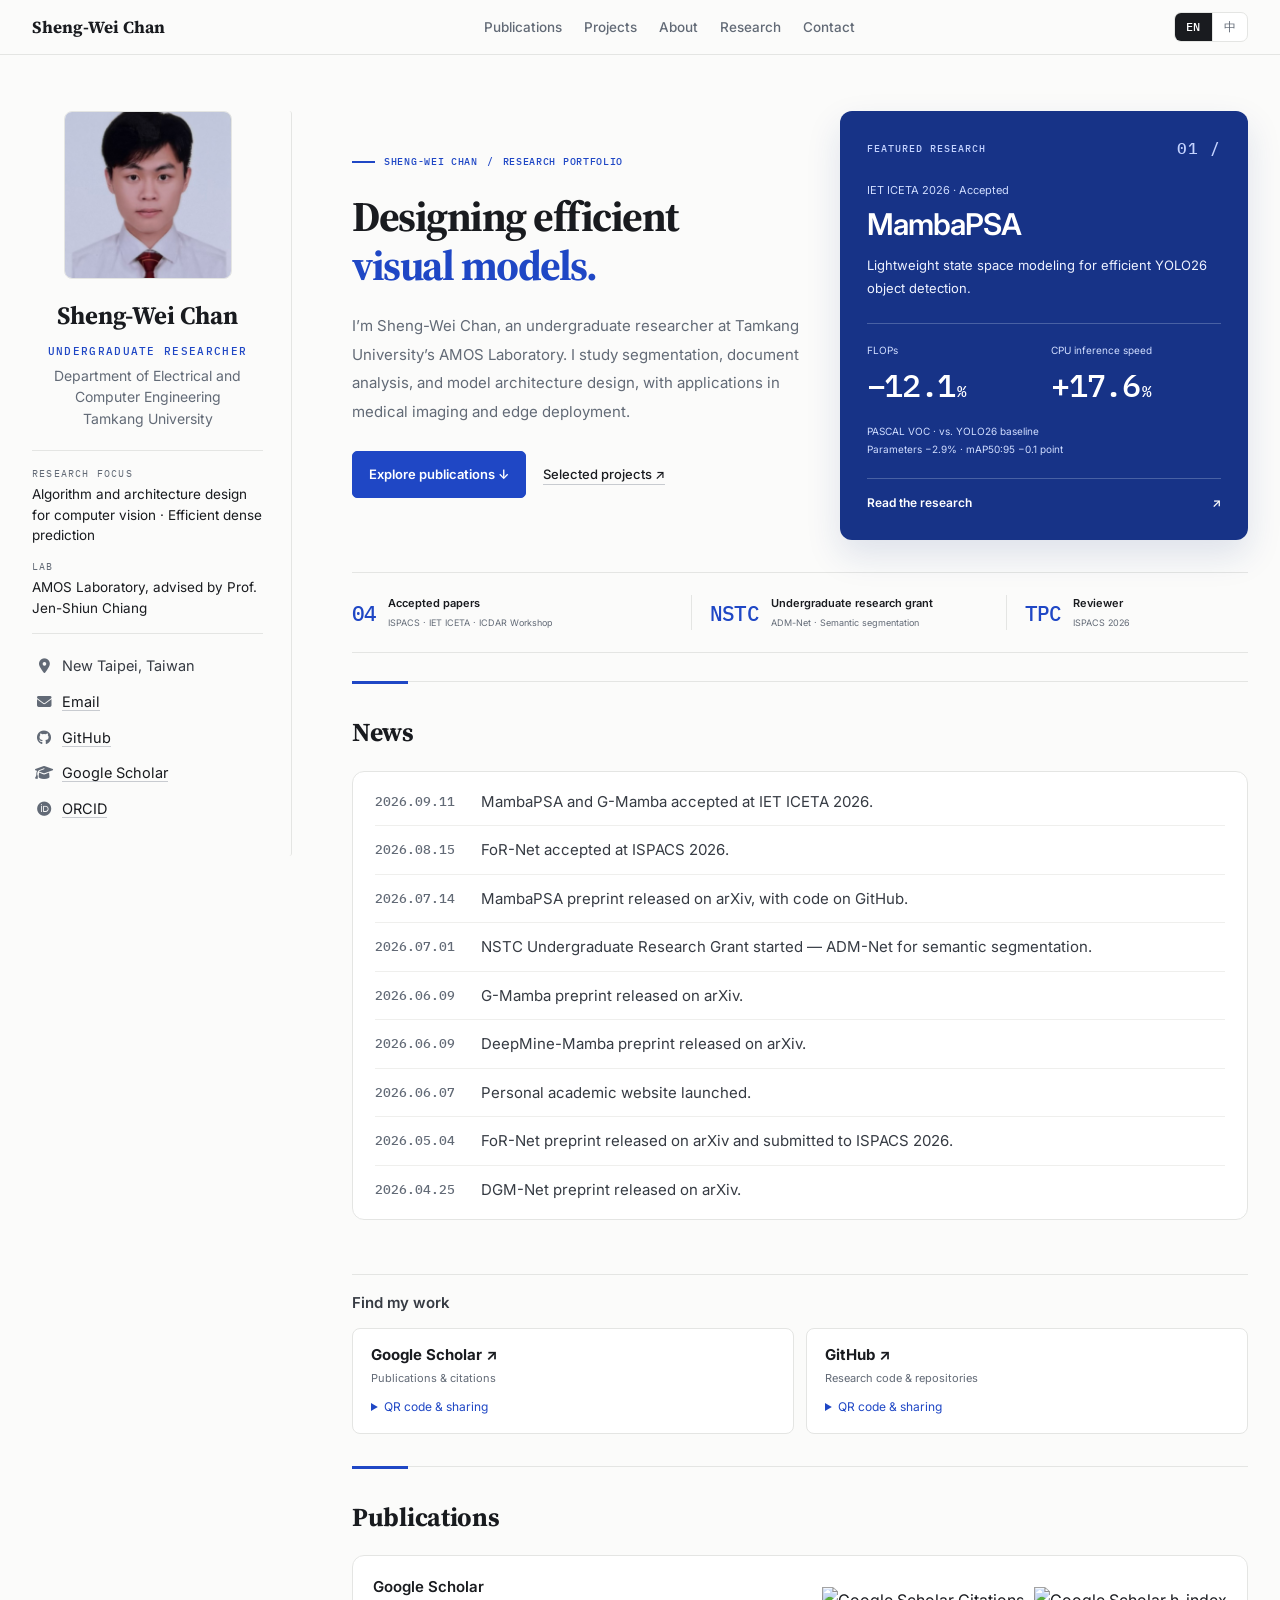
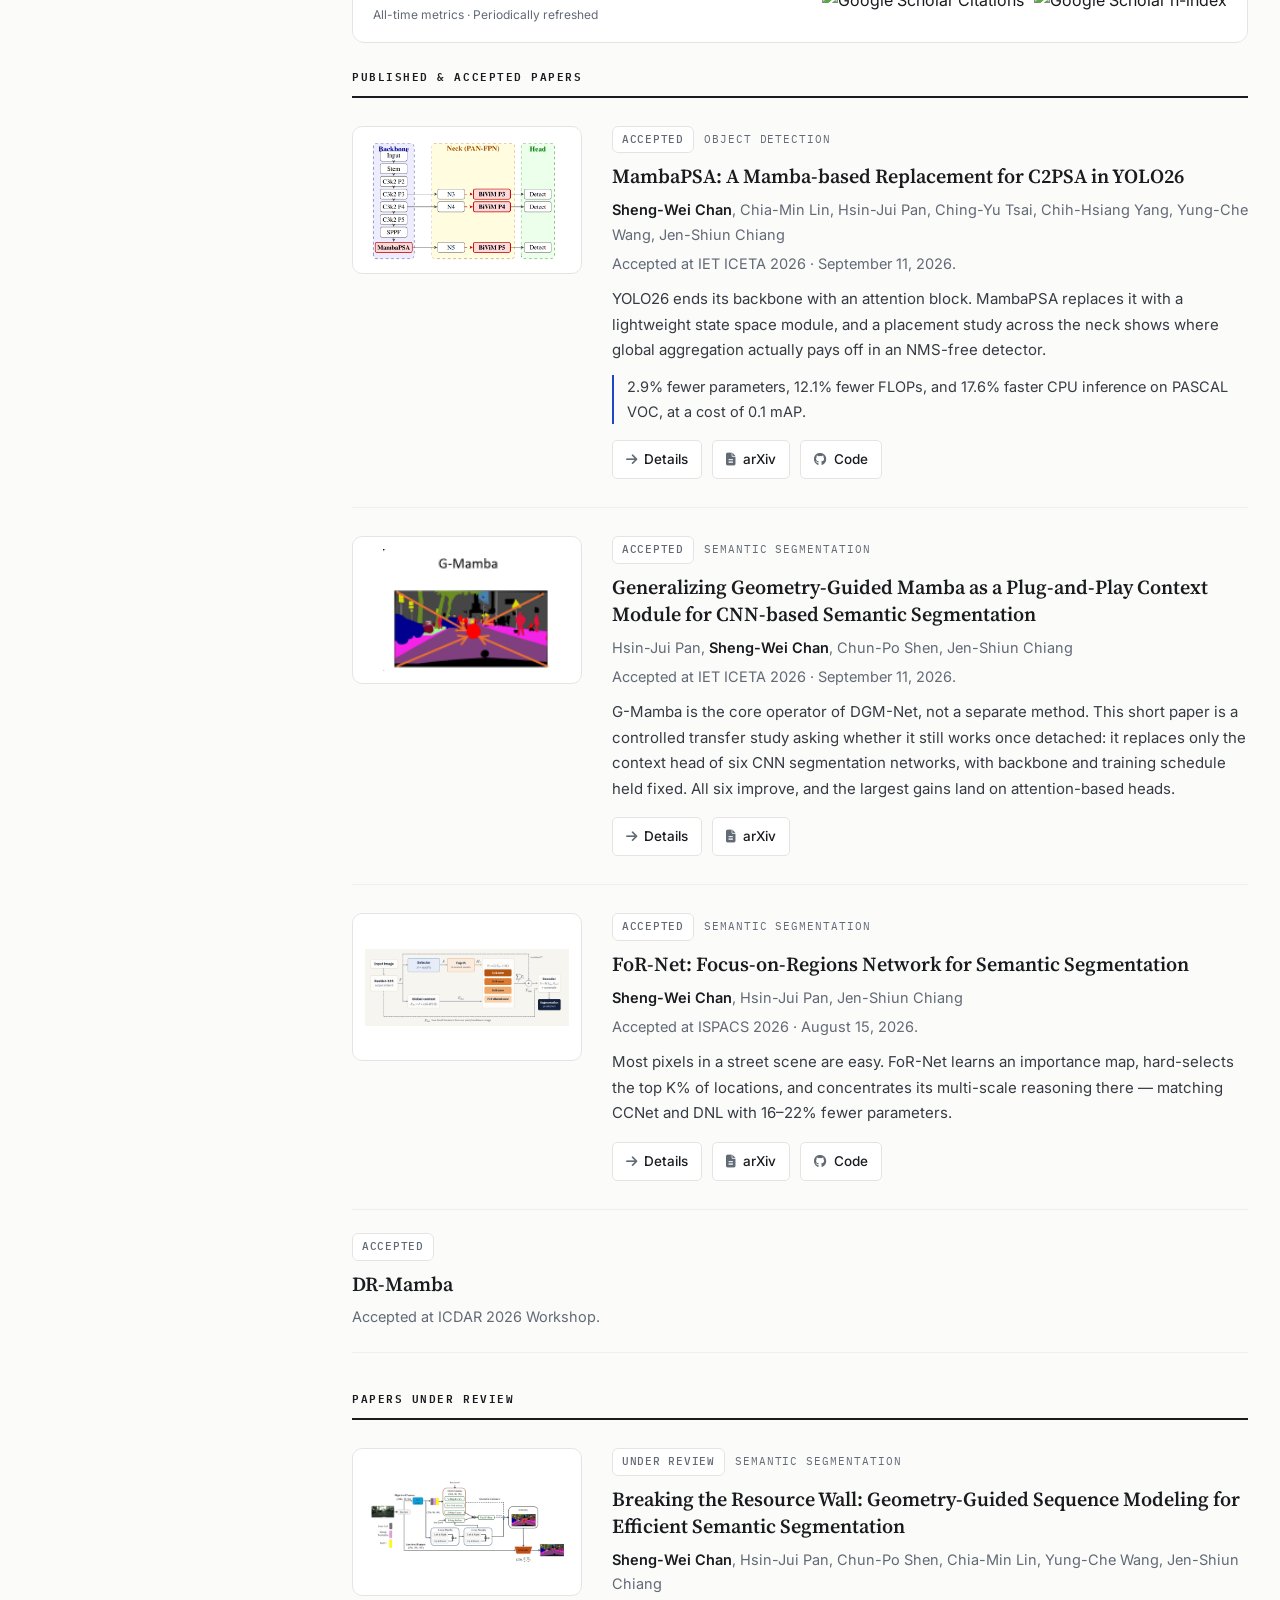
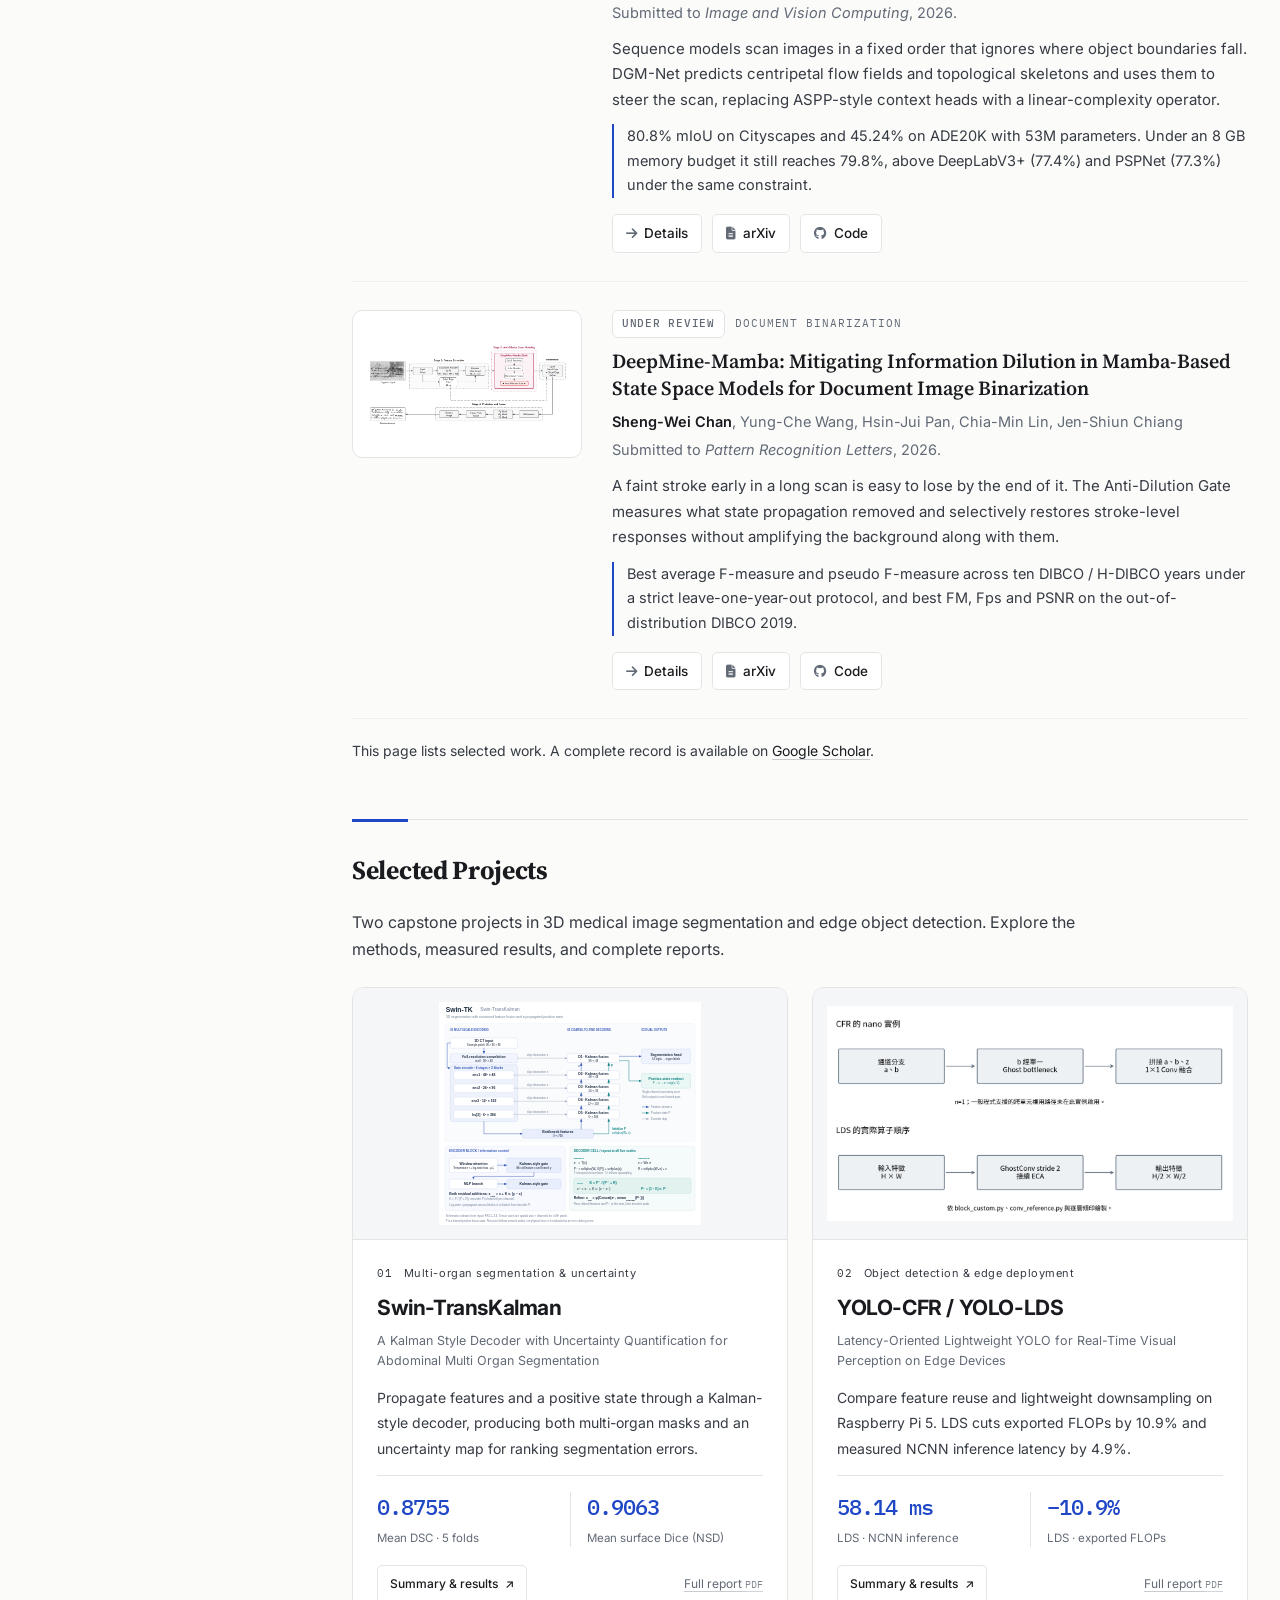
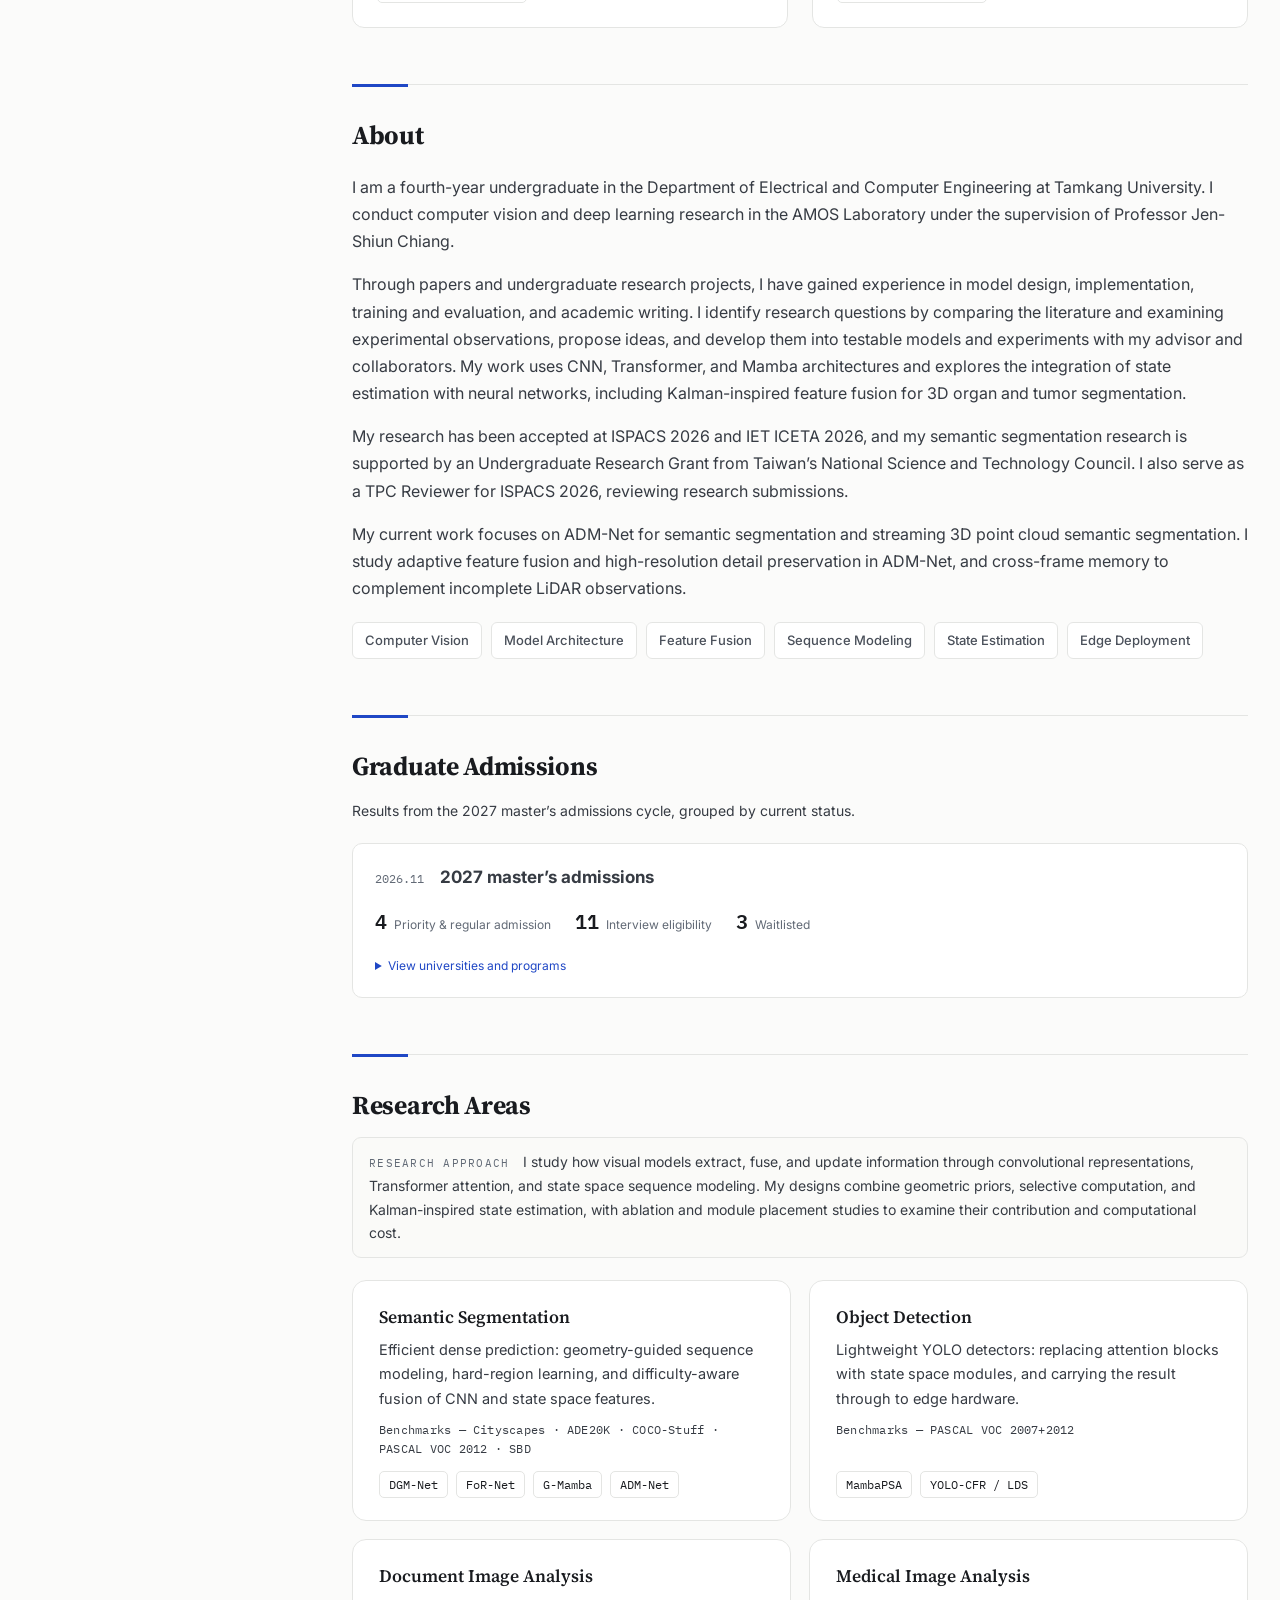
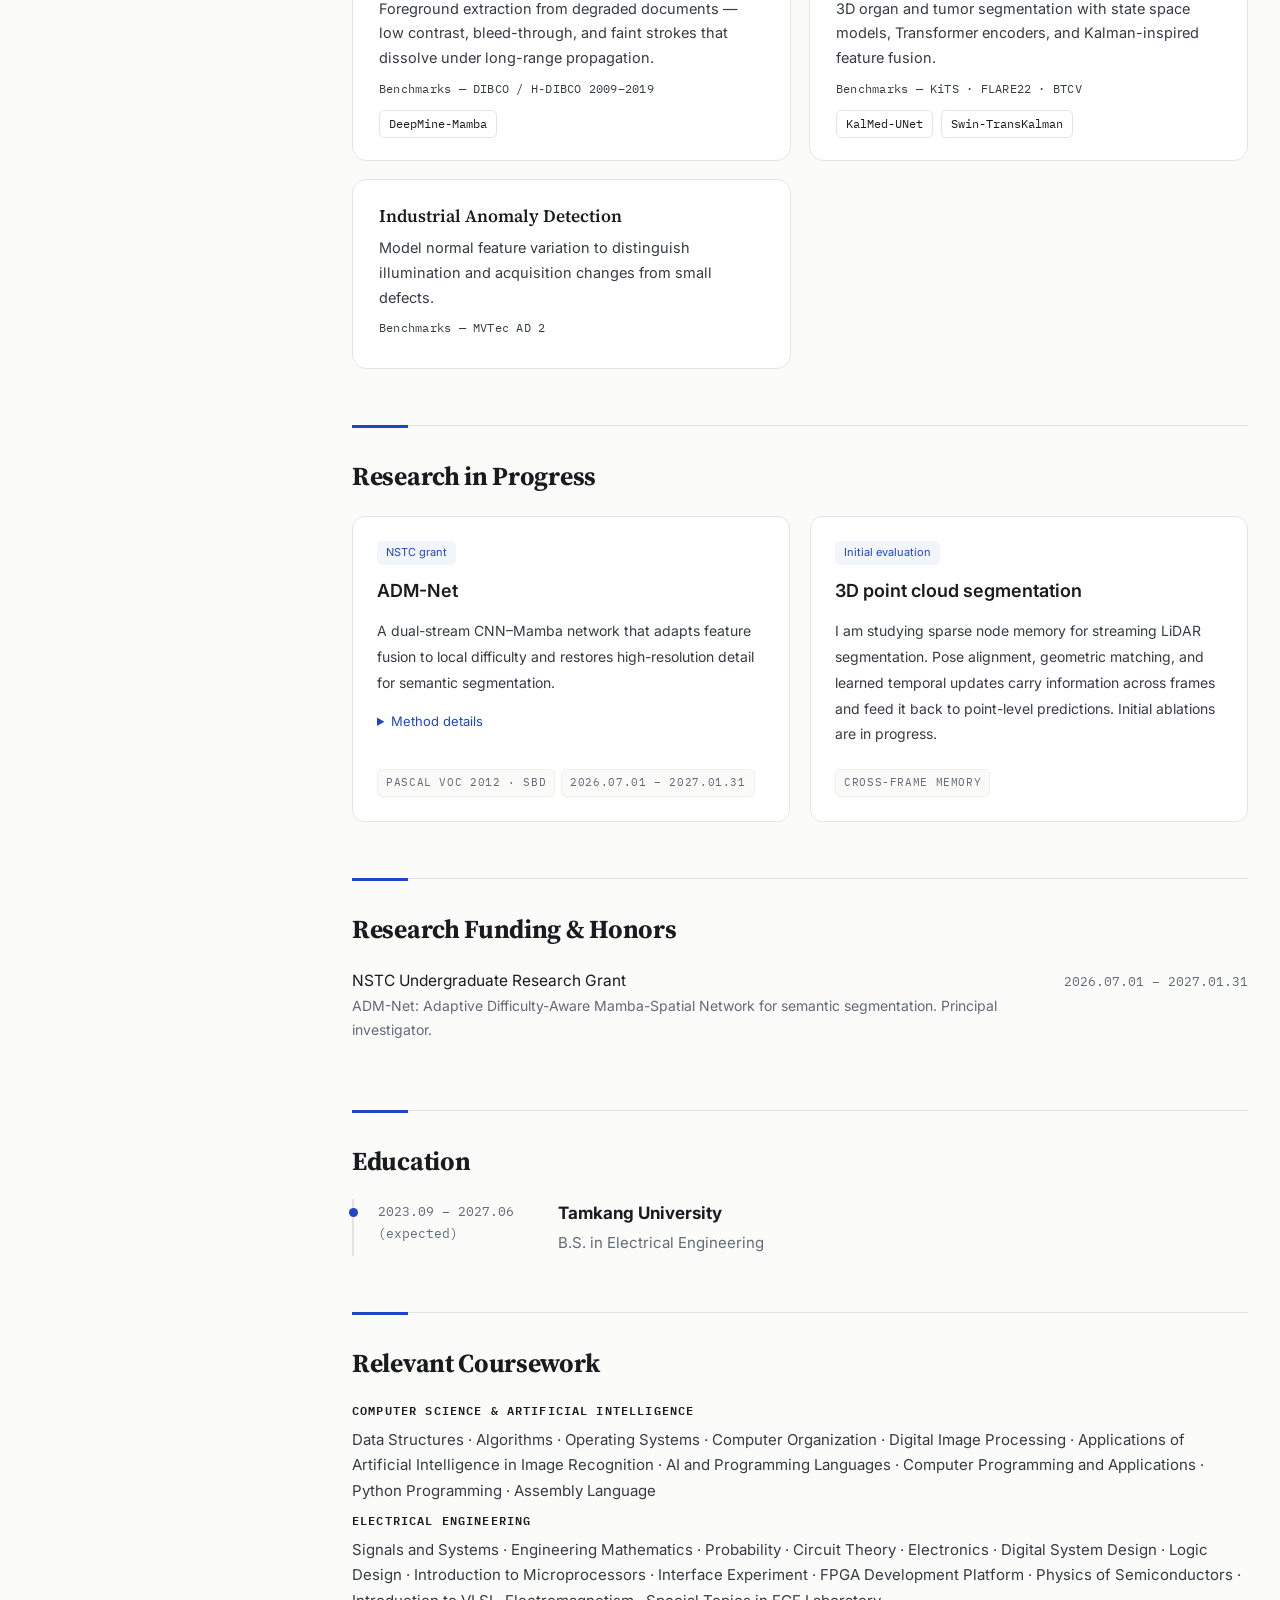
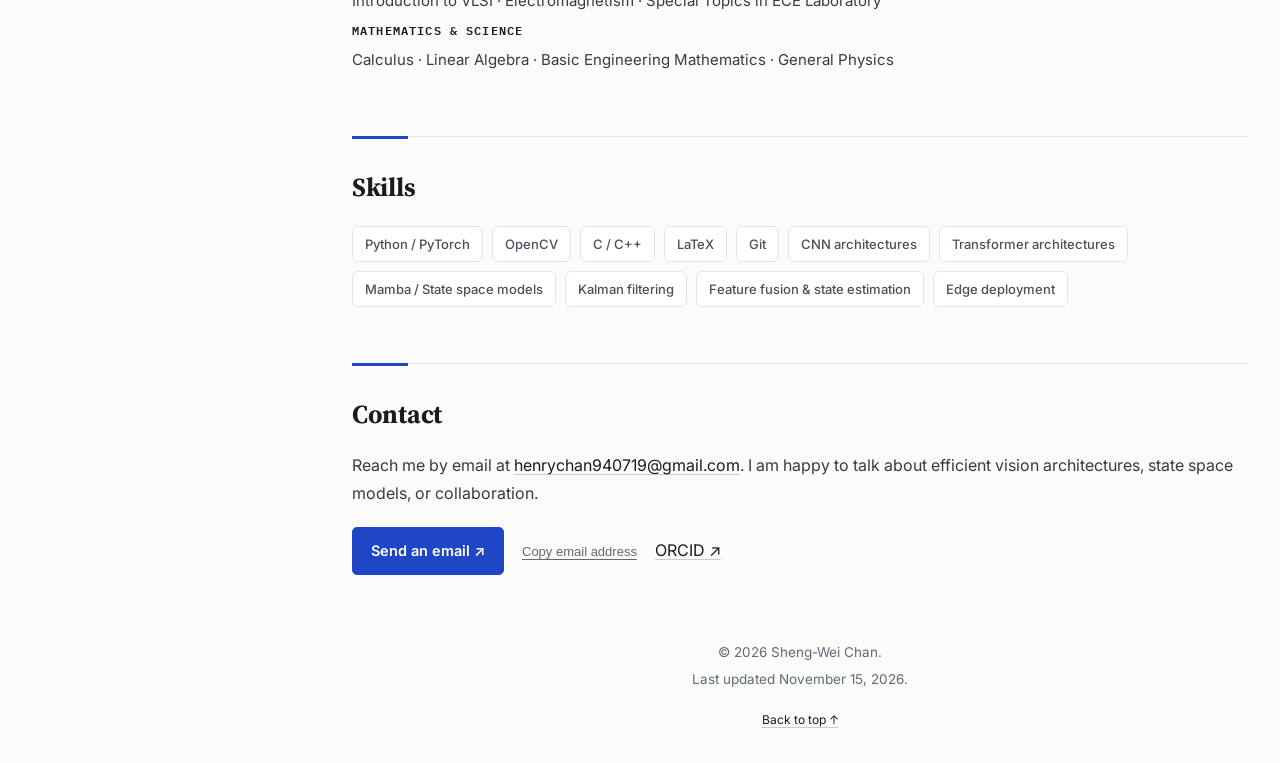
==== index.html @ 041aba98 "Show dynamic Google Scholar citation and h-index badges" ====
<!DOCTYPE html>
<html lang="en" data-lang="en">
<head>
  <meta charset="UTF-8" />
  <script src="preferences.js"></script>
  <meta name="viewport" content="width=device-width, initial-scale=1.0" />

  <!-- Apply the saved language before first paint, so the page never flashes -->
  

  <meta
    name="description"
    content="Sheng-Wei Chan — undergraduate researcher at Tamkang University. Computer vision and deep learning model design for segmentation, detection, document analysis, 3D medical imaging, and neural lithography."
  />

  <title>Sheng-Wei Chan | Academic Homepage</title>
  <link rel="canonical" href="https://shengweichan.com/" />

  <!-- Fonts -->
  <link rel="preconnect" href="https://fonts.googleapis.com" />
  <link rel="preconnect" href="https://fonts.gstatic.com" crossorigin />
  <link
    href="https://fonts.googleapis.com/css2?family=IBM+Plex+Mono:wght@400;500;600&family=Inter:wght@400;500;600;700&family=Noto+Sans+TC:wght@400;500;700&family=Noto+Serif+TC:wght@600;700&family=Source+Serif+4:opsz,wght@8..60,500..700&display=swap"
    rel="stylesheet"
  />

  <link rel="icon" href="favicon.svg" type="image/svg+xml" />

  <!-- Link previews -->
  <meta property="og:type" content="profile" />
  <meta property="og:title" content="Sheng-Wei Chan | Academic Homepage" />
  <meta property="og:description" content="Sheng-Wei Chan — undergraduate researcher at Tamkang University. Computer vision and deep learning model design for segmentation, detection, document analysis, 3D medical imaging, and neural lithography." />
  <meta property="og:image" content="https://shengweichan.com/profile.png" />
  <meta property="og:url" content="https://shengweichan.com/" />
  <meta name="twitter:card" content="summary" />

  <link rel="stylesheet" href="style.css" />
  <link rel="stylesheet" href="projects.css?v=20261020" />

  <link
    rel="stylesheet"
    href="https://cdnjs.cloudflare.com/ajax/libs/font-awesome/6.5.1/css/all.min.css"
  />

  <!-- Structured data, so search engines resolve the name to the right person -->
  <script type="application/ld+json">
  {
    "@context": "https://schema.org",
    "@type": "Person",
    "name": "Sheng-Wei Chan",
    "alternateName": "詹盛惟",
    "jobTitle": "Undergraduate Researcher",
    "affiliation": {
      "@type": "CollegeOrUniversity",
      "name": "Tamkang University",
      "department": "Department of Electrical and Computer Engineering"
    },
    "email": "mailto:henrychan940719@gmail.com",
    "url": "https://shengweichan.com/",
    "image": "https://shengweichan.com/profile.png",
    "identifier": "https://orcid.org/0009-0002-3983-5163",
    "sameAs": [
      "https://github.com/henrychan0719",
      "https://scholar.google.com/citations?user=Gr3mhHUAAAAJ",
      "https://orcid.org/0009-0002-3983-5163"
    ],
    "knowsAbout": [
      "Computer Vision",
      "Semantic Segmentation",
      "Object Detection",
      "Document Image Binarization",
      "Medical Image Analysis",
      "Neural Lithography",
      "Industrial Anomaly Detection",
      "3D Point Cloud Segmentation",
      "Transformer Architectures",
      "State Space Models",
      "Mamba"
    ]
  }
  </script>
  <link rel="stylesheet" href="enhancements.css?v=20261115-scholar" />
  <script src="site.js" defer></script>
</head>

<body>
  <a href="#main" class="skip-link"><span lang="en">Skip to content</span><span lang="zh-Hant">跳至內容</span></a>

  <!-- Navigation -->
  <header class="topbar">
    <div class="topbar-inner">
      <a href="#home" class="brand"><span lang="en">Sheng-Wei Chan</span><span lang="zh-Hant">詹盛惟</span></a>

      <nav id="primary-nav" aria-label="Main navigation / 主要導覽">
        <a href="#publications"><span lang="en">Publications</span><span lang="zh-Hant">論文</span></a>
        <a href="#projects"><span lang="en">Projects</span><span lang="zh-Hant">專題</span></a>
        <a href="#about"><span lang="en">About</span><span lang="zh-Hant">關於</span></a>
        <a href="#research"><span lang="en">Research</span><span lang="zh-Hant">研究</span></a>
        <a href="#contact"><span lang="en">Contact</span><span lang="zh-Hant">聯絡</span></a>
      </nav>

      <button type="button" class="menu-toggle" aria-controls="primary-nav" aria-expanded="false"><span lang="en">Menu ☰</span><span lang="zh-Hant">選單 ☰</span></button>
      <div class="lang-toggle" role="group" aria-label="Language / 語言">
        <button type="button" data-set-lang="en" aria-pressed="true">EN</button>
        <button type="button" data-set-lang="zh" aria-pressed="false">中</button>
      </div>
    </div>
  </header>

  <div class="page" id="home">

    <!-- Sidebar -->
    <aside>
      <div class="profile-card">
        <img width="689" height="853" src="profile.png" alt="Sheng-Wei Chan" class="profile-img" />

        <h2 class="profile-name"><span lang="en">Sheng-Wei Chan</span><span lang="zh-Hant">詹盛惟</span></h2>
        <p class="name-roman" lang="zh-Hant">Sheng-Wei Chan</p>

        <p class="subtitle" lang="en">Undergraduate Researcher</p>
        <p class="subtitle" lang="zh-Hant">大學部研究人員</p>

        <p class="affiliation" lang="en">
          Department of Electrical and Computer Engineering<br />
          Tamkang University
        </p>
        <p class="affiliation" lang="zh-Hant">
          淡江大學<br />
          電機工程學系
        </p>

        <dl class="identity-box" lang="en">
          <dt>Research focus</dt>
          <dd>Algorithm and architecture design for computer vision · Efficient dense prediction</dd>
          <dt>Lab</dt>
          <dd>AMOS Laboratory, advised by Prof. Jen-Shiun Chiang</dd>
        </dl>

        <dl class="identity-box" lang="zh-Hant">
          <dt>研究主軸</dt>
          <dd>電腦視覺的演算法與架構設計 · 高效密集預測</dd>
          <dt>實驗室</dt>
          <dd>AMOS 實驗室，指導教授：江正雄 教授</dd>
        </dl>

        <ul class="social-list">
          <li>
            <i class="fa-solid fa-location-dot"></i>
            <span lang="en">New Taipei, Taiwan</span><span lang="zh-Hant">台灣 新北市</span>
          </li>

          <li>
            <i class="fa-solid fa-envelope"></i>
            <a href="mailto:henrychan940719@gmail.com"><span lang="en">Email</span><span lang="zh-Hant">電子郵件</span></a>
          </li>

          <li>
            <i class="fa-brands fa-github"></i>
            <a href="https://github.com/henrychan0719" target="_blank" rel="noopener noreferrer">GitHub</a>
          </li>

          <li>
            <i class="fa-solid fa-graduation-cap"></i>
            <a href="https://scholar.google.com/citations?user=Gr3mhHUAAAAJ&hl=zh-TW" target="_blank" rel="noopener noreferrer">
              Google Scholar
            </a>
          </li>

          <li>
            <i class="fa-brands fa-orcid"></i>
            <a href="https://orcid.org/0009-0002-3983-5163" target="_blank" rel="noopener noreferrer">ORCID</a>
          </li>
        </ul>
      </div>
    </aside>

    <!-- Main Content -->
    <main class="content" id="main">

      <!-- Hero -->
      <section class="hero hero-research" aria-labelledby="hero-heading">
        <div class="hero-main">
          <div class="hero-copy">
            <p class="hero-label"><span class="hero-label-rule" aria-hidden="true"></span>SHENG-WEI CHAN <span aria-hidden="true">/</span> <span lang="en">RESEARCH PORTFOLIO</span><span lang="zh-Hant">研究成果</span></p>
            <h1 id="hero-heading"><span lang="en">Designing efficient<br /><em>visual models.</em></span><span lang="zh-Hant">為視覺理解，<br /><em>設計高效模型。</em></span></h1>
            <p class="hero-intro"><span lang="en">I’m Sheng-Wei Chan, an undergraduate researcher at Tamkang University’s AMOS Laboratory. I study segmentation, document analysis, and model architecture design, with applications in medical imaging and edge deployment.</span><span lang="zh-Hant">我是詹盛惟，淡江大學電機系、AMOS 實驗室的大學部研究人員。研究語意分割、文件影像分析與模型架構設計，並將方法延伸至醫學影像與邊緣部署。</span></p>
            <div class="hero-buttons">
              <a href="#publications" class="hero-btn primary"><span lang="en">Explore publications ↓</span><span lang="zh-Hant">瀏覽論文著作 ↓</span></a>
              <a href="#projects" class="hero-project-link"><span lang="en">Selected projects ↗</span><span lang="zh-Hant">專題成果 ↗</span></a>
            </div>
          </div>
          <article class="hero-feature" aria-labelledby="hero-feature-title">
            <div class="hero-feature-top"><span lang="en">FEATURED RESEARCH</span><span lang="zh-Hant">代表研究</span><span class="hero-feature-index" aria-hidden="true">01 /</span></div>
            <p class="hero-feature-venue"><span lang="en">IET ICETA 2026 · Accepted</span><span lang="zh-Hant">IET ICETA 2026 · 已接受</span></p>
            <h2 id="hero-feature-title">MambaPSA</h2>
            <p class="hero-feature-description"><span lang="en">Lightweight state space modeling for efficient YOLO26 object detection.</span><span lang="zh-Hant">以輕量狀態空間模組改良 YOLO26，探索物件偵測的效率與精度取捨。</span></p>
            <dl class="hero-feature-metrics">
              <div><dt>FLOPs</dt><dd>−12.1<span>%</span></dd></div>
              <div><dt><span lang="en">CPU inference speed</span><span lang="zh-Hant">CPU 推論速度</span></dt><dd>+17.6<span>%</span></dd></div>
            </dl>
            <p class="hero-feature-context"><span lang="en">PASCAL VOC · vs. YOLO26 baseline<br />Parameters −2.9% · mAP50:95 −0.1 point</span><span lang="zh-Hant">PASCAL VOC · 相對 YOLO26 基準<br />參數 −2.9% · mAP50:95 降低 0.1 點</span></p>
            <a href="mambapsa.html" class="hero-feature-link"><span lang="en">Read the research</span><span lang="zh-Hant">閱讀研究介紹</span><span aria-hidden="true">↗</span></a>
          </article>
        </div>
        <div class="hero-evidence" aria-label="Research highlights / 研究摘要">
          <a href="#publications"><strong>04</strong><span class="hero-evidence-text"><span class="hero-evidence-label"><span lang="en">Accepted papers</span><span lang="zh-Hant">已接受論文</span></span><span class="hero-evidence-detail">ISPACS · IET ICETA · ICDAR Workshop</span></span></a>
          <a href="#awards"><strong>NSTC</strong><span class="hero-evidence-text"><span class="hero-evidence-label"><span lang="en">Undergraduate research grant</span><span lang="zh-Hant">國科會大專學生研究計畫</span></span><span class="hero-evidence-detail"><span lang="en">ADM-Net · Semantic segmentation</span><span lang="zh-Hant">ADM-Net · 語意分割</span></span></span></a>
          <a href="#about"><strong>TPC</strong><span class="hero-evidence-text"><span class="hero-evidence-label"><span lang="en">Reviewer</span><span lang="zh-Hant">論文審稿人</span></span><span class="hero-evidence-detail">ISPACS 2026</span></span></a>
        </div>
      </section>
      <section id="news" class="section">
  <h2><span lang="en">News</span><span lang="zh-Hant">最新消息</span></h2>
  <div class="news-box"><ul>
<li><strong>2026.09.11</strong><span><span lang="en">MambaPSA and G-Mamba accepted at IET ICETA 2026.</span><span lang="zh-Hant">MambaPSA 與 G-Mamba 獲 IET ICETA 2026 接受。</span></span></li>
<li><strong>2026.08.15</strong><span><span lang="en">FoR-Net accepted at ISPACS 2026.</span><span lang="zh-Hant">FoR-Net 獲 ISPACS 2026 接受。</span></span></li>
            <li>
              <strong>2026.07.14</strong>
              <span><span lang="en">MambaPSA preprint released on arXiv, with code on GitHub.</span><span lang="zh-Hant">MambaPSA 預印本發表於 arXiv，程式碼同步釋出。</span></span>
            </li>
            <li>
              <strong>2026.07.01</strong>
              <span><span lang="en">NSTC Undergraduate Research Grant started — ADM-Net for semantic segmentation.</span><span lang="zh-Hant">國科會大專學生研究計畫開始執行——ADM-Net 語意分割。</span></span>
            </li>
            <li>
              <strong>2026.06.09</strong>
              <span><span lang="en">G-Mamba preprint released on arXiv.</span><span lang="zh-Hant">G-Mamba 預印本發表於 arXiv。</span></span>
            </li>
            <li>
              <strong>2026.06.09</strong>
              <span><span lang="en">DeepMine-Mamba preprint released on arXiv.</span><span lang="zh-Hant">DeepMine-Mamba 預印本發表於 arXiv。</span></span>
            </li>
            <li>
              <strong>2026.06.07</strong>
              <span><span lang="en">Personal academic website launched.</span><span lang="zh-Hant">個人學術網站上線。</span></span>
            </li>
            <li>
              <strong>2026.05.04</strong>
              <span><span lang="en">FoR-Net preprint released on arXiv and submitted to ISPACS 2026.</span><span lang="zh-Hant">FoR-Net 預印本發表於 arXiv，並投稿至 ISPACS 2026。</span></span>
            </li>
            <li>
              <strong>2026.04.25</strong>
              <span><span lang="en">DGM-Net preprint released on arXiv.</span><span lang="zh-Hant">DGM-Net 預印本發表於 arXiv。</span></span>
            </li>
          </ul></div>
</section>
      <section id="profiles" class="profile-hub compact-profiles" aria-labelledby="profiles-heading">
  <div class="hub-heading"><h2 id="profiles-heading"><span lang="en">Find my work</span><span lang="zh-Hant">學術與開源檔案</span></h2></div>
  <div class="profile-links-grid">
    <article class="profile-link-card scholar-card">
      <div class="profile-card-header"><div><h3><a href="https://scholar.google.com/citations?user=Gr3mhHUAAAAJ" target="_blank" rel="noopener noreferrer">Google Scholar ↗</a></h3><p><span lang="en">Publications &amp; citations</span><span lang="zh-Hant">論文著作與學術引用</span></p></div></div>
      <details class="profile-qr-details"><summary><span lang="en">QR code &amp; sharing</span><span lang="zh-Hant">QR Code 與分享</span></summary>
        <div class="profile-qr-row">
          <a href="assets/profiles/google-scholar-qr.svg" class="qr-thumbnail" data-enlarge data-title="Google Scholar · QR Code" data-destination="https://scholar.google.com/citations?user=Gr3mhHUAAAAJ" aria-label="Enlarge Google Scholar QR Code / 放大 QR Code"><img width="102" height="102" src="assets/profiles/google-scholar-qr.svg" alt="QR code linking to Sheng-Wei Chan’s Google Scholar profile" loading="lazy" /></a>
          <div class="qr-actions"><a href="assets/profiles/google-scholar-qr.png" download="Sheng-Wei-Chan-Google-Scholar-QR.png"><span lang="en">Download QR · PNG</span><span lang="zh-Hant">下載 QR 圖片 · PNG</span></a><button class="text-button" type="button" data-copy-value="https://scholar.google.com/citations?user=Gr3mhHUAAAAJ"><span lang="en">Copy profile link</span><span lang="zh-Hant">複製個人網址</span></button></div>
        </div>
      </details>
    </article>
    <article class="profile-link-card github-card">
      <div class="profile-card-header"><div><h3><a href="https://github.com/henrychan0719" target="_blank" rel="noopener noreferrer">GitHub ↗</a></h3><p><span lang="en">Research code &amp; repositories</span><span lang="zh-Hant">研究程式碼與開源專案</span></p></div></div>
      <details class="profile-qr-details"><summary><span lang="en">QR code &amp; sharing</span><span lang="zh-Hant">QR Code 與分享</span></summary>
        <div class="profile-qr-row">
          <a href="assets/profiles/github-qr.svg" class="qr-thumbnail" data-enlarge data-title="GitHub · QR Code" data-destination="https://github.com/henrychan0719" aria-label="Enlarge GitHub QR Code / 放大 QR Code"><img width="102" height="102" src="assets/profiles/github-qr.svg" alt="QR code linking to Sheng-Wei Chan’s GitHub profile" loading="lazy" /></a>
          <div class="qr-actions"><a href="assets/profiles/github-qr.png" download="Sheng-Wei-Chan-GitHub-QR.png"><span lang="en">Download QR · PNG</span><span lang="zh-Hant">下載 QR 圖片 · PNG</span></a><button class="text-button" type="button" data-copy-value="https://github.com/henrychan0719"><span lang="en">Copy profile link</span><span lang="zh-Hant">複製個人網址</span></button></div>
        </div>
      </details>
    </article>
  </div>
</section>


      <!-- About -->
      

      <!-- Research areas -->
      

      <!-- News -->
      

      <!-- Publications -->
      <section id="publications" class="section">
<h2><span lang="en">Publications</span><span lang="zh-Hant">論文著作</span></h2>
<div class="citation-overview" aria-label="Google Scholar metrics / 學術引用指標">
  <div><span class="citation-label">Google Scholar</span><p><span lang="en">All-time metrics · Periodically refreshed</span><span lang="zh-Hant">所有年份累計 · 定期同步</span></p></div>
  <div class="scholar-badges">
    <a href="https://scholar.google.com/citations?user=Gr3mhHUAAAAJ&amp;hl=en" target="_blank" rel="noopener noreferrer" aria-label="Google Scholar Citations"><img src="https://img.shields.io/endpoint?url=https%3A%2F%2Fgoogle-scholar-badge.vercel.app%2Fcitations%3Fuser%3DGr3mhHUAAAAJ&amp;style=flat&amp;logo=googlescholar&amp;logoColor=4285F4&amp;labelColor=eeeeee&amp;color=9fc5f8" alt="Google Scholar Citations" height="24" decoding="async" /></a>
    <a href="https://scholar.google.com/citations?user=Gr3mhHUAAAAJ&amp;hl=en" target="_blank" rel="noopener noreferrer" aria-label="Google Scholar h-index"><img src="https://img.shields.io/endpoint?url=https%3A%2F%2Fgoogle-scholar-badge.vercel.app%2Fh-index%3Fuser%3DGr3mhHUAAAAJ&amp;style=flat&amp;logo=googlescholar&amp;logoColor=4285F4&amp;labelColor=eeeeee&amp;color=9fc5f8" alt="Google Scholar h-index" height="24" decoding="async" /></a>
  </div>
</div>
<h3 class="pub-group-title first"><span lang="en">Published &amp; Accepted Papers</span><span lang="zh-Hant">已發表／已接受論文</span></h3>
<article class="publication-card">
          <a href="mambapsa.html" class="paper-visual">
            <img loading="lazy" decoding="async" width="741" height="442" src="mambapsa.png" alt="MambaPSA architecture" class="paper-img" />
          </a>

          <div class="paper-info">
            <div class="paper-meta">
              <span class="badge" lang="en">Accepted</span>
              <span class="badge" lang="zh-Hant">已接受</span>
              <span class="area-label" lang="en">Object Detection</span>
              <span class="area-label" lang="zh-Hant">物件偵測</span>
            </div>

            <h3><a href="mambapsa.html">MambaPSA: A Mamba-based Replacement for C2PSA in YOLO26</a></h3>

            <p class="authors">
              <strong>Sheng-Wei Chan</strong>, Chia-Min Lin, Hsin-Jui Pan, Ching-Yu Tsai,
              Chih-Hsiang Yang, Yung-Che Wang, Jen-Shiun Chiang
            </p>

            <p class="venue" lang="en">Accepted at IET ICETA 2026 · September 11, 2026.</p>
            <p class="venue" lang="zh-Hant">IET ICETA 2026 · 2026 年 9 月 11 日接受。</p>

            <p lang="en">
              YOLO26 ends its backbone with an attention block. MambaPSA replaces it with a lightweight
              state space module, and a placement study across the neck shows where global aggregation
              actually pays off in an NMS-free detector.
            </p>
            <p lang="zh-Hant">
              YOLO26 的主幹末端接的是注意力區塊。MambaPSA 以輕量的狀態空間模組取代它，
              並透過 neck 各層的位置研究，找出全域聚合在 NMS-free 偵測器中究竟放在哪裡才划算。
            </p>

            <p class="result" lang="en">
              2.9% fewer parameters, 12.1% fewer FLOPs, and 17.6% faster CPU inference on PASCAL VOC,
              at a cost of 0.1 mAP.
            </p>
            <p class="result" lang="zh-Hant">
              在 PASCAL VOC 上參數量減少 2.9%、FLOPs 減少 12.1%、CPU 推論速度提升 17.6%，代價為 0.1 mAP。
            </p>

            <div class="button-group">
              <a href="mambapsa.html" class="btn">
                <i class="fa-solid fa-arrow-right"></i>
                <span lang="en">Details</span><span lang="zh-Hant">詳細介紹</span>
              </a>
              <a href="https://arxiv.org/abs/2607.12681" class="btn" target="_blank" rel="noopener noreferrer">
                <i class="fa-solid fa-file-lines"></i> arXiv
              </a>
              <a href="https://github.com/henrychan0719/MambaPSA" class="btn" target="_blank" rel="noopener noreferrer">
                <i class="fa-brands fa-github"></i>
                <span lang="en">Code</span><span lang="zh-Hant">程式碼</span>
              </a>
            </div>
          </div>
        </article>
<article class="publication-card">
          <a href="g-mamba.html" class="paper-visual">
            <img loading="lazy" decoding="async" width="148" height="107" src="gmamba.png" alt="G-Mamba context module" class="paper-img" />
          </a>

          <div class="paper-info">
            <div class="paper-meta">
              <span class="badge" lang="en">Accepted</span>
              <span class="badge" lang="zh-Hant">已接受</span>
              <span class="area-label" lang="en">Semantic Segmentation</span>
              <span class="area-label" lang="zh-Hant">語意分割</span>
            </div>

            <h3>
              <a href="g-mamba.html">Generalizing Geometry-Guided Mamba as a Plug-and-Play Context
                Module for CNN-based Semantic Segmentation</a>
            </h3>

            <p class="authors">Hsin-Jui Pan, <strong>Sheng-Wei Chan</strong>, Chun-Po Shen, Jen-Shiun Chiang</p>

            <p class="venue" lang="en">Accepted at IET ICETA 2026 · September 11, 2026.</p>
            <p class="venue" lang="zh-Hant">IET ICETA 2026 · 2026 年 9 月 11 日接受。</p>

            <p lang="en">
              G-Mamba is the core operator of DGM-Net, not a separate method. This short paper is a
              controlled transfer study asking whether it still works once detached: it replaces only the
              context head of six CNN segmentation networks, with backbone and training schedule held
              fixed. All six improve, and the largest gains land on attention-based heads.
            </p>
            <p lang="zh-Hant">
              G-Mamba 是 DGM-Net 的核心運算子，並非另一個獨立方法。本篇短論文是一項受控的遷移研究，
              檢驗它被抽離之後是否仍然有效：只置換六個 CNN 分割網路的上下文模組，骨幹與訓練排程完全固定。
              六個全部提升，而增益最大的正是基於注意力的模組。
            </p>

            <div class="button-group">
              <a href="g-mamba.html" class="btn">
                <i class="fa-solid fa-arrow-right"></i>
                <span lang="en">Details</span><span lang="zh-Hant">詳細介紹</span>
              </a>
              <a href="https://arxiv.org/abs/2606.08866" class="btn" target="_blank" rel="noopener noreferrer">
                <i class="fa-solid fa-file-lines"></i> arXiv
              </a>
            </div>
          </div>
        </article>
<article class="publication-card">
          <a href="for-net.html" class="paper-visual">
            <img loading="lazy" decoding="async" width="1120" height="382" src="fornet.png" alt="FoR-Net architecture" class="paper-img" />
          </a>

          <div class="paper-info">
            <div class="paper-meta">
              <span class="badge" lang="en">Accepted</span>
              <span class="badge" lang="zh-Hant">已接受</span>
              <span class="area-label" lang="en">Semantic Segmentation</span>
              <span class="area-label" lang="zh-Hant">語意分割</span>
            </div>

            <h3><a href="for-net.html">FoR-Net: Focus-on-Regions Network for Semantic Segmentation</a></h3>

            <p class="authors"><strong>Sheng-Wei Chan</strong>, Hsin-Jui Pan, Jen-Shiun Chiang</p>

            <p class="venue" lang="en">Accepted at ISPACS 2026 · August 15, 2026.</p>
            <p class="venue" lang="zh-Hant">ISPACS 2026 · 2026 年 8 月 15 日接受。</p>

            <p lang="en">
              Most pixels in a street scene are easy. FoR-Net learns an importance map, hard-selects the
              top K% of locations, and concentrates its multi-scale reasoning there — matching CCNet and
              DNL with 16–22% fewer parameters.
            </p>
            <p lang="zh-Hant">
              街景影像中大多數的像素都很好判斷。FoR-Net 學習一張重要性圖，硬選擇出前 K% 的位置，
              並把多尺度推理集中在那裡——以少 16–22% 的參數量達到與 CCNet、DNL 相同的準確度。
            </p>

            <div class="button-group">
              <a href="for-net.html" class="btn">
                <i class="fa-solid fa-arrow-right"></i>
                <span lang="en">Details</span><span lang="zh-Hant">詳細介紹</span>
              </a>
              <a href="https://arxiv.org/abs/2605.02764" class="btn" target="_blank" rel="noopener noreferrer">
                <i class="fa-solid fa-file-lines"></i> arXiv
              </a>
              <a href="https://github.com/henrychan0719/FoR-Net" class="btn" target="_blank" rel="noopener noreferrer">
                <i class="fa-brands fa-github"></i>
                <span lang="en">Code</span><span lang="zh-Hant">程式碼</span>
              </a>
            </div>
          </div>
        </article>
<article class="publication-card publication-card-compact">
  <div class="paper-info"><div class="paper-meta"><span class="badge" lang="en">Accepted</span><span class="badge" lang="zh-Hant">已接受</span></div>
    <h3>DR-Mamba</h3><p class="venue" lang="en">Accepted at ICDAR 2026 Workshop.</p><p class="venue" lang="zh-Hant">論文獲 ICDAR 2026 Workshop 接受。</p>
  </div>
</article>
<h3 class="pub-group-title"><span lang="en">Papers Under Review</span><span lang="zh-Hant">投稿中論文</span></h3>
<article class="publication-card">
          <a href="dgm-net.html" class="paper-visual">
            <img loading="lazy" decoding="async" width="1140" height="480" src="dgmnet.png" alt="DGM-Net architecture" class="paper-img" />
          </a>

          <div class="paper-info">
            <div class="paper-meta">
              <span class="badge" lang="en">Under review</span>
              <span class="badge" lang="zh-Hant">審查中</span>
              <span class="area-label" lang="en">Semantic Segmentation</span>
              <span class="area-label" lang="zh-Hant">語意分割</span>
            </div>

            <h3>
              <a href="dgm-net.html">Breaking the Resource Wall: Geometry-Guided Sequence Modeling for
                Efficient Semantic Segmentation</a>
            </h3>

            <p class="authors">
              <strong>Sheng-Wei Chan</strong>, Hsin-Jui Pan, Chun-Po Shen, Chia-Min Lin,
              Yung-Che Wang, Jen-Shiun Chiang
            </p>

            <p class="venue" lang="en">Submitted to <em>Image and Vision Computing</em>, 2026.</p>
            <p class="venue" lang="zh-Hant">投稿至 <em>Image and Vision Computing</em>，2026。</p>

            <p lang="en">
              Sequence models scan images in a fixed order that ignores where object boundaries fall.
              DGM-Net predicts centripetal flow fields and topological skeletons and uses them to steer
              the scan, replacing ASPP-style context heads with a linear-complexity operator.
            </p>
            <p lang="zh-Hant">
              序列模型以固定順序掃描影像，完全不考慮物件邊界實際落在哪裡。
              DGM-Net 預測向心流場與拓樸骨架，並以此引導掃描路徑，用線性複雜度的運算子取代 ASPP 這類上下文模組。
            </p>

            <p class="result" lang="en">
              80.8% mIoU on Cityscapes and 45.24% on ADE20K with 53M parameters. Under an 8 GB memory
              budget it still reaches 79.8%, above DeepLabV3+ (77.4%) and PSPNet (77.3%) under the same
              constraint.
            </p>
            <p class="result" lang="zh-Hant">
              在 Cityscapes 上 80.8% mIoU、ADE20K 上 45.24%，參數量 53M。
              在 8 GB 記憶體限制下仍達 79.8%，高於同條件的 DeepLabV3+（77.4%）與 PSPNet（77.3%）。
            </p>

            <div class="button-group">
              <a href="dgm-net.html" class="btn">
                <i class="fa-solid fa-arrow-right"></i>
                <span lang="en">Details</span><span lang="zh-Hant">詳細介紹</span>
              </a>
              <a href="https://arxiv.org/abs/2604.23399" class="btn" target="_blank" rel="noopener noreferrer">
                <i class="fa-solid fa-file-lines"></i> arXiv
              </a>
              <a href="https://github.com/henrychan0719/DGM-Net" class="btn" target="_blank" rel="noopener noreferrer">
                <i class="fa-brands fa-github"></i>
                <span lang="en">Code</span><span lang="zh-Hant">程式碼</span>
              </a>
            </div>
          </div>
        </article>
<article class="publication-card">
          <a href="deepmine-mamba.html" class="paper-visual">
            <img loading="lazy" decoding="async" width="1512" height="602" src="deep.png" alt="DeepMine-Mamba architecture" class="paper-img" />
          </a>

          <div class="paper-info">
            <div class="paper-meta">
              <span class="badge" lang="en">Under review</span>
              <span class="badge" lang="zh-Hant">審查中</span>
              <span class="area-label" lang="en">Document Binarization</span>
              <span class="area-label" lang="zh-Hant">文件二值化</span>
            </div>

            <h3>
              <a href="deepmine-mamba.html">DeepMine-Mamba: Mitigating Information Dilution in
                Mamba-Based State Space Models for Document Image Binarization</a>
            </h3>

            <p class="authors">
              <strong>Sheng-Wei Chan</strong>, Yung-Che Wang, Hsin-Jui Pan, Chia-Min Lin,
              Jen-Shiun Chiang
            </p>

            <p class="venue" lang="en">Submitted to <em>Pattern Recognition Letters</em>, 2026.</p>
            <p class="venue" lang="zh-Hant">投稿至 <em>Pattern Recognition Letters</em>，2026。</p>

            <p lang="en">
              A faint stroke early in a long scan is easy to lose by the end of it. The Anti-Dilution
              Gate measures what state propagation removed and selectively restores stroke-level
              responses without amplifying the background along with them.
            </p>
            <p lang="zh-Hant">
              出現在掃描早期的一道微弱筆畫，很容易在掃描結束前就被稀釋殆盡。
              Anti-Dilution Gate 量測狀態傳播移除了什麼，並選擇性地修復筆畫層級的響應，同時避免連背景一起放大。
            </p>

            <p class="result" lang="en">
              Best average F-measure and pseudo F-measure across ten DIBCO / H-DIBCO years under a strict
              leave-one-year-out protocol, and best FM, Fps and PSNR on the out-of-distribution DIBCO 2019.
            </p>
            <p class="result" lang="zh-Hant">
              在嚴格的 leave-one-year-out 協定下，於十個 DIBCO / H-DIBCO 年份取得最佳平均 F-measure 與 pseudo F-measure；
              在分布外的 DIBCO 2019 上，FM、Fps 與 PSNR 皆為最佳。
            </p>

            <div class="button-group">
              <a href="deepmine-mamba.html" class="btn">
                <i class="fa-solid fa-arrow-right"></i>
                <span lang="en">Details</span><span lang="zh-Hant">詳細介紹</span>
              </a>
              <a href="https://arxiv.org/abs/2606.08781" class="btn" target="_blank" rel="noopener noreferrer">
                <i class="fa-solid fa-file-lines"></i> arXiv
              </a>
              <a href="https://github.com/henrychan0719/DeepMine-Mamba" class="btn" target="_blank" rel="noopener noreferrer">
                <i class="fa-brands fa-github"></i>
                <span lang="en">Code</span><span lang="zh-Hant">程式碼</span>
              </a>
            </div>
          </div>
        </article>
<p class="section-note" lang="en">
          This page lists selected work. A complete record is available on
          <a href="https://scholar.google.com/citations?user=Gr3mhHUAAAAJ&hl=zh-TW" target="_blank" rel="noopener noreferrer">Google Scholar</a>.
        </p>
        <p class="section-note" lang="zh-Hant">
          本頁僅列出部分研究成果，完整清單請見
          <a href="https://scholar.google.com/citations?user=Gr3mhHUAAAAJ&hl=zh-TW" target="_blank" rel="noopener noreferrer">Google Scholar</a>。
        </p>
      </section>

      <!-- Capstone projects -->
      <section id="projects" class="section">
        <h2><span lang="en">Selected Projects</span><span lang="zh-Hant">專題成果</span></h2>
        <div class="projects-intro"><p lang="en">Two capstone projects in 3D medical image segmentation and edge object detection. Explore the methods, measured results, and complete reports.</p><p lang="zh-Hant">兩項專題聚焦三維醫學影像分割與邊緣物件偵測，整理方法設計、實驗成果與完整報告。</p></div>
        <div class="capstone-grid"><article class="project-entry">
      <a class="project-thumbnail" href="swin-tk.html" aria-label="Swin-TransKalman">
        <img width="1400" height="1190" src="assets/projects/swin-tk-architecture.svg" alt="Swin-TK: hierarchical encoder, five-stage feature and positive-state decoder, and dual outputs" loading="lazy" />
      </a>
      <div class="project-entry-body">
        <p class="project-kicker"><span>01</span> <span lang="en">Multi-organ segmentation &amp; uncertainty</span><span lang="zh-Hant">多器官分割與不確定度</span></p>
        <h3><a href="swin-tk.html">Swin-TransKalman</a></h3>
        <p class="project-full-title"><span lang="en">A Kalman Style Decoder with Uncertainty Quantification for Abdominal Multi Organ Segmentation</span><span lang="zh-Hant">Swin TransKalman 具不確定性量化之卡爾曼濾波解碼器於腹部多器官分割</span></p>
        <p lang="en">Propagate features and a positive state through a Kalman-style decoder, producing both multi-organ masks and an uncertainty map for ranking segmentation errors.</p><p lang="zh-Hant">以卡爾曼式解碼器同步傳播特徵與正值狀態，輸出多器官分割及可排序錯誤位置的不確定度圖。</p>
        <div class="project-metrics"><div><strong>0.8755</strong><span><span lang="en">Mean DSC · 5 folds</span><span lang="zh-Hant">五折平均 DSC</span></span></div><div><strong>0.9063</strong><span><span lang="en">Mean surface Dice (NSD)</span><span lang="zh-Hant">平均表面重疊係數 NSD</span></span></div></div>
        <div class="project-card-links">
          <a href="swin-tk.html" class="btn"><span lang="en">Summary &amp; results</span><span lang="zh-Hant">摘要與精華</span> <span aria-hidden="true">↗</span></a>
          <a href="reports/swin-tk-report.pdf" target="_blank" rel="noopener noreferrer" class="project-pdf-link"><span lang="en">Full report</span><span lang="zh-Hant">完整報告</span> <span class="file-format">PDF</span></a>
        </div>
      </div>
    </article><article class="project-entry">
      <a class="project-thumbnail" href="edge-yolo.html" aria-label="YOLO-CFR / YOLO-LDS">
        <img width="1180" height="625" src="assets/projects/yolo-architecture.png" alt="YOLO-CFR and YOLO-LDS module architectures" loading="lazy" />
      </a>
      <div class="project-entry-body">
        <p class="project-kicker"><span>02</span> <span lang="en">Object detection &amp; edge deployment</span><span lang="zh-Hant">物件偵測與邊緣部署</span></p>
        <h3><a href="edge-yolo.html">YOLO-CFR / YOLO-LDS</a></h3>
        <p class="project-full-title"><span lang="en">Latency-Oriented Lightweight YOLO for Real-Time Visual Perception on Edge Devices</span><span lang="zh-Hant">延遲導向輕量化 YOLO 於邊緣裝置之即時影像感知</span></p>
        <p lang="en">Compare feature reuse and lightweight downsampling on Raspberry Pi 5. LDS cuts exported FLOPs by 10.9% and measured NCNN inference latency by 4.9%.</p><p lang="zh-Hant">以 Raspberry Pi 5 實測比較特徵複用與輕量下採樣；LDS 的匯出態 FLOPs 降低 10.9%，NCNN 純推論延遲降低 4.9%。</p>
        <div class="project-metrics"><div><strong>58.14 ms</strong><span><span lang="en">LDS · NCNN inference</span><span lang="zh-Hant">LDS 的 NCNN 純推論延遲</span></span></div><div><strong>−10.9%</strong><span><span lang="en">LDS · exported FLOPs</span><span lang="zh-Hant">LDS 匯出態 FLOPs</span></span></div></div>
        <div class="project-card-links">
          <a href="edge-yolo.html" class="btn"><span lang="en">Summary &amp; results</span><span lang="zh-Hant">摘要與精華</span> <span aria-hidden="true">↗</span></a>
          <a href="reports/edge-yolo-report.pdf" target="_blank" rel="noopener noreferrer" class="project-pdf-link"><span lang="en">Full report</span><span lang="zh-Hant">完整報告</span> <span class="file-format">PDF</span></a>
        </div>
      </div>
    </article></div>
      </section>
      <section id="about" class="section">
        <h2><span lang="en">About</span><span lang="zh-Hant">關於我</span></h2>
        <div lang="en">
          <p>I am a fourth-year undergraduate in the Department of Electrical and Computer Engineering at Tamkang University. I conduct computer vision and deep learning research in the AMOS Laboratory under the supervision of Professor Jen-Shiun Chiang.</p>
          <p>Through papers and undergraduate research projects, I have gained experience in model design, implementation, training and evaluation, and academic writing. I identify research questions by comparing the literature and examining experimental observations, propose ideas, and develop them into testable models and experiments with my advisor and collaborators. My work uses CNN, Transformer, and Mamba architectures and explores the integration of state estimation with neural networks, including Kalman-inspired feature fusion for 3D organ and tumor segmentation.</p>
          <p>My research has been accepted at ISPACS 2026 and IET ICETA 2026, and my semantic segmentation research is supported by an Undergraduate Research Grant from Taiwan’s National Science and Technology Council. I also serve as a TPC Reviewer for ISPACS 2026, reviewing research submissions.</p>
          <p>My current work focuses on ADM-Net for semantic segmentation and streaming 3D point cloud semantic segmentation. I study adaptive feature fusion and high-resolution detail preservation in ADM-Net, and cross-frame memory to complement incomplete LiDAR observations.</p>
        </div>
        <div lang="zh-Hant">
          <p>我目前就讀於淡江大學電機工程學系四年級，於 AMOS 實驗室進行電腦視覺與深度學習研究，指導教授為江正雄教授。</p>
          <p>大學期間，我持續參與論文與專題研究，累積模型設計、程式實作、訓練評估與論文撰寫的經驗。我習慣從文獻比較與實驗觀察中尋找研究問題，主動提出構想，再與指導教授及合作夥伴討論，將想法落實為可驗證的模型與實驗。在方法上，我運用 CNN、Transformer 與 Mamba 等深度學習架構，也探索狀態估計方法與神經網路的結合，例如將受卡爾曼濾波啟發的特徵融合用於三維器官與腫瘤分割。</p>
          <p>目前已有研究成果獲 ISPACS 2026 與 IET ICETA 2026 接受，語意分割相關研究亦獲國科會大專學生研究計畫補助。我也擔任 ISPACS 2026 論文審稿人（TPC Reviewer），參與研究論文的審查工作。</p>
          <p>目前，我主要進行 ADM-Net 語意分割與串流三維點雲語意分割研究，分別探索自適應特徵融合與高解析度細節保留，以及利用跨幀記憶補足 LiDAR 的不完整觀測。</p>
        </div>
        <div class="tag-group">
<span lang="en">Computer Vision</span><span lang="zh-Hant">電腦視覺</span>
<span lang="en">Model Architecture</span><span lang="zh-Hant">模型架構設計</span>
<span lang="en">Feature Fusion</span><span lang="zh-Hant">特徵融合</span>
<span lang="en">Sequence Modeling</span><span lang="zh-Hant">序列建模</span>
<span lang="en">State Estimation</span><span lang="zh-Hant">狀態估計</span>
<span lang="en">Edge Deployment</span><span lang="zh-Hant">邊緣部署</span>
        </div>
      </section>

<section id="admissions" class="section">
  <h2><span lang="en">Graduate Admissions</span><span lang="zh-Hant">推薦甄試專區</span></h2>
  <p class="section-note"><span lang="en">Results from the 2027 master’s admissions cycle, grouped by current status.</span><span lang="zh-Hant">記錄各校系所的優先錄取、正取、面試資格與備取結果。</span></p>
  <article class="admissions-update">
    <div class="admissions-heading"><time datetime="2026-11">2026.11</time><h3><span lang="en">2027 master’s admissions</span><span lang="zh-Hant">116 學年度碩士班甄試</span></h3></div>
    <ul class="admissions-summary" aria-label="Admissions progress / 甄試進度"><li><strong>4</strong><span lang="en">Priority &amp; regular admission</span><span lang="zh-Hant">優先錄取與正取</span></li><li><strong>11</strong><span lang="en">Interview eligibility</span><span lang="zh-Hant">獲面試資格</span></li><li><strong>3</strong><span lang="en">Waitlisted</span><span lang="zh-Hant">備取</span></li></ul>
    <details class="admissions-details"><summary><span lang="en">View universities and programs</span><span lang="zh-Hant">查看各校系所結果</span></summary><div class="admissions-grid"><section class="admission-group priority" aria-labelledby="admission-priority"><h4 id="admission-priority"><span lang="en">Priority &amp; regular admission</span><span lang="zh-Hant">優先錄取與正取</span> <span class="admission-count">4</span></h4><div class="admission-school"><h5><span lang="en">National Yang Ming Chiao Tung University</span><span lang="zh-Hant">國立陽明交通大學</span> <span class="university-abbr">(NYCU)</span></h5><p class="admission-status"><span lang="en">Admitted</span><span lang="zh-Hant">正取</span></p><ul><li><span lang="en">Master’s program in artificial intelligence and green energy technology</span><span lang="zh-Hant">人工智慧與綠能科技研究所碩士班</span></li></ul></div>
<div class="admission-school"><h5><span lang="en">National Chung Cheng University</span><span lang="zh-Hant">國立中正大學</span> <span class="university-abbr">(CCU)</span></h5><p class="admission-status"><span lang="en">Priority admission</span><span lang="zh-Hant">優先錄取</span></p><ul><li><span lang="en">Electrical engineering — Signal and Intelligent Computing</span><span lang="zh-Hant">電機工程學系碩士班－信號與智慧計算組</span></li><li><span lang="en">Electrical engineering — Interdisciplinary Intelligent Technology (AI)</span><span lang="zh-Hant">電機工程學系碩士班－跨領域智慧科技（AI）組</span></li></ul></div>
<div class="admission-school"><h5><span lang="en">National Taiwan University of Science and Technology</span><span lang="zh-Hant">國立臺灣科技大學</span> <span class="university-abbr">(NTUST)</span></h5><p class="admission-status"><span lang="en">Priority admission</span><span lang="zh-Hant">優先錄取</span></p><ul><li><span lang="en">Graduate Institute of AI Cross-disciplinary Technology</span><span lang="zh-Hant">人工智慧跨域科技研究所碩士班</span></li></ul></div></section>
<section class="admission-group interview" aria-labelledby="admission-interview"><h4 id="admission-interview"><span lang="en">Interview eligibility</span><span lang="zh-Hant">獲面試資格</span> <span class="admission-count">11</span></h4><div class="admission-school"><h5><span lang="en">National Taiwan University</span><span lang="zh-Hant">國立臺灣大學</span> <span class="university-abbr">(NTU)</span></h5><ul><li><span lang="en">Communication engineering — Group C (丙)</span><span lang="zh-Hant">電信工程學研究所碩士班丙組</span></li><li><span lang="en">Artificial intelligence</span><span lang="zh-Hant">人工智慧研究所碩士班</span></li></ul></div>
<div class="admission-school"><h5><span lang="en">National Sun Yat-sen University</span><span lang="zh-Hant">國立中山大學</span> <span class="university-abbr">(NSYSU)</span></h5><ul><li><span lang="en">Electrical engineering — Group C (丙)</span><span lang="zh-Hant">電機工程學系碩士班丙組</span></li></ul></div>
<div class="admission-school"><h5><span lang="en">National Chung Hsing University</span><span lang="zh-Hant">國立中興大學</span> <span class="university-abbr">(NCHU)</span></h5><ul><li><span lang="en">Electrical engineering — Group A (甲)</span><span lang="zh-Hant">電機工程學系碩士班甲組</span></li></ul></div>
<div class="admission-school"><h5><span lang="en">National Chung Cheng University</span><span lang="zh-Hant">國立中正大學</span> <span class="university-abbr">(CCU)</span></h5><ul><li><span lang="en">Electrical engineering — Computer Engineering</span><span lang="zh-Hant">電機工程學系碩士班－計算機工程組</span></li></ul></div>
<div class="admission-school"><h5><span lang="en">National Taiwan University of Science and Technology</span><span lang="zh-Hant">國立臺灣科技大學</span> <span class="university-abbr">(NTUST)</span></h5><ul><li><span lang="en">Electrical engineering — Group C (丙)</span><span lang="zh-Hant">電機工程系碩士班丙組</span></li><li><span lang="en">Electrical engineering — Group E (戊)</span><span lang="zh-Hant">電機工程系碩士班戊組</span></li><li><span lang="en">Electrical engineering — AI group</span><span lang="zh-Hant">電機工程系碩士班 AI 組</span></li><li><span lang="en">Computer science and information engineering</span><span lang="zh-Hant">資訊工程系碩士班</span></li></ul></div>
<div class="admission-school"><h5><span lang="en">National Taipei University of Technology</span><span lang="zh-Hant">國立臺北科技大學</span> <span class="university-abbr">(NTUT)</span></h5><ul><li><span lang="en">Electrical engineering — Group E (戊)</span><span lang="zh-Hant">電機工程系碩士班戊組</span></li><li><span lang="en">Electronic engineering — Group A (甲)</span><span lang="zh-Hant">電子工程系碩士班甲組</span></li></ul></div></section>
<section class="admission-group waitlist" aria-labelledby="admission-waitlist"><h4 id="admission-waitlist"><span lang="en">Waitlisted</span><span lang="zh-Hant">備取</span> <span class="admission-count">3</span></h4><div class="admission-school"><h5><span lang="en">National Tsing Hua University</span><span lang="zh-Hant">國立清華大學</span> <span class="university-abbr">(NTHU)</span></h5><ul><li><span lang="en">Power mechanical engineering — Group G (庚)</span><span lang="zh-Hant">動力機械工程學系碩士班庚組</span></li></ul></div>
<div class="admission-school"><h5><span lang="en">National Yang Ming Chiao Tung University</span><span lang="zh-Hant">國立陽明交通大學</span> <span class="university-abbr">(NYCU)</span></h5><ul><li><span lang="en">Data science and engineering</span><span lang="zh-Hant">數據科學與工程研究所碩士班</span></li><li><span lang="en">Intelligent systems</span><span lang="zh-Hant">智能系統研究所碩士班</span></li></ul></div></section></div></details>
  </article>
</section>

<section id="research" class="section">
        <h2><span lang="en">Research Areas</span><span lang="zh-Hant">研究領域</span></h2>

        <p class="methods-strip"><span class="methods-label" lang="en">Research approach</span><span class="methods-label" lang="zh-Hant">研究方法</span>
<span lang="en">I study how visual models extract, fuse, and update information through convolutional representations, Transformer attention, and state space sequence modeling. My designs combine geometric priors, selective computation, and Kalman-inspired state estimation, with ablation and module placement studies to examine their contribution and computational cost.</span><span lang="zh-Hant">我研究視覺模型如何擷取、融合與更新資訊，涵蓋卷積表徵、Transformer 注意力機制與狀態空間序列建模。設計上結合幾何先驗、選擇性運算與受卡爾曼濾波啟發的狀態估計，並透過消融實驗與模組位置比較，分析各項機制的貢獻及運算成本。</span></p>

        <div class="area-grid">

          <div class="area-card">
            <div class="area-name"><span lang="en">Semantic Segmentation</span><span lang="zh-Hant">語意分割</span></div>
            <p class="area-desc" lang="en">Efficient dense prediction: geometry-guided sequence modeling, hard-region learning, and difficulty-aware fusion of CNN and state space features.</p>
            <p class="area-desc" lang="zh-Hant">高效密集預測：幾何導引的序列建模、困難區域學習，以及 CNN 與狀態空間特徵的難度感知融合。</p>
            <p class="area-data">Cityscapes · ADE20K · COCO-Stuff · PASCAL VOC 2012 · SBD</p>
            <div class="area-works">
              <a href="dgm-net.html">DGM-Net</a>
              <a href="for-net.html">FoR-Net</a>
              <a href="g-mamba.html">G-Mamba</a>
              <a href="#ongoing-work">ADM-Net</a>
            </div>
          </div>

          <div class="area-card">
            <div class="area-name"><span lang="en">Object Detection</span><span lang="zh-Hant">物件偵測</span></div>
            <p class="area-desc" lang="en">Lightweight YOLO detectors: replacing attention blocks with state space modules, and carrying the result through to edge hardware.</p>
            <p class="area-desc" lang="zh-Hant">輕量化 YOLO 偵測器：以狀態空間模組取代注意力區塊，並將成果延伸至邊緣裝置。</p>
            <p class="area-data">PASCAL VOC 2007+2012</p>
            <div class="area-works">
              <a href="mambapsa.html">MambaPSA</a>
              <a href="edge-yolo.html">YOLO-CFR / LDS</a>
            </div>
          </div>

          <div class="area-card">
            <div class="area-name"><span lang="en">Document Image Analysis</span><span lang="zh-Hant">文件影像分析</span></div>
            <p class="area-desc" lang="en">Foreground extraction from degraded documents — low contrast, bleed-through, and faint strokes that dissolve under long-range propagation.</p>
            <p class="area-desc" lang="zh-Hant">從劣化文件中萃取前景——低對比、透印，以及在長距離傳播中逐漸消失的微弱筆畫。</p>
            <p class="area-data">DIBCO / H-DIBCO 2009–2019</p>
            <div class="area-works">
              <a href="deepmine-mamba.html">DeepMine-Mamba</a>
              
            </div>
          </div>

          <div class="area-card">
            <div class="area-name"><span lang="en">Medical Image Analysis</span><span lang="zh-Hant">醫學影像分析</span></div>
            <p class="area-desc" lang="en">3D organ and tumor segmentation with state space models, Transformer encoders, and Kalman-inspired feature fusion.</p>
            <p class="area-desc" lang="zh-Hant">三維器官與腫瘤分割，研究狀態空間模型、Transformer 編碼器及受卡爾曼濾波啟發的特徵融合。</p>
            <p class="area-data">KiTS · FLARE22 · BTCV</p>
            <div class="area-works">
              <a href="kalmed-unet.html">KalMed-UNet</a>
              <a href="swin-tk.html">Swin-TransKalman</a>
            </div>
          </div>

          

          <div class="area-card"><div class="area-name"><span lang="en">Industrial Anomaly Detection</span><span lang="zh-Hant">工業異常檢測</span></div><p class="area-desc" lang="en">Model normal feature variation to distinguish illumination and acquisition changes from small defects.</p><p class="area-desc" lang="zh-Hant">以正常特徵的變動建模，區分光照與取像條件差異，以及真正的微小缺陷。</p><p class="area-data">MVTec AD 2</p></div>

          

        </div>
      </section>



      <section id="ongoing-work" class="section">
  <h2>
    <span lang="en">Research in Progress</span>
    <span lang="zh-Hant">正在進行的研究</span>
  </h2>
  <div class="project-grid current-projects">
    <article id="adm-net" class="project-card ongoing-card">
      <div class="ongoing-card-header">
        <span class="ongoing-status" lang="en">NSTC grant</span>
        <span class="ongoing-status" lang="zh-Hant">國科會計畫</span>
        <h3>ADM-Net</h3>
      </div>
      <p lang="en" class="ongoing-description">A dual-stream CNN–Mamba network that adapts feature fusion to local difficulty and restores high-resolution detail for semantic segmentation.</p>
      <p lang="zh-Hant" class="ongoing-description">結合 CNN 與 Mamba，依區域難度調整特徵融合，並以高解析度路徑保留語意分割細節。</p>
      <details class="ongoing-details">
        <summary>
          <span lang="en">Method details</span>
          <span lang="zh-Hant">方法說明</span>
        </summary>
        <div class="ongoing-details-body">
          <p lang="en">
              Adaptive Difficulty-Aware Mamba-Spatial Network. A dual-stream encoder in which CNN and
              Mamba features are fused by a Difficulty-Aware Cross-Gate: the disagreement between the two
              streams is itself the difficulty signal, so the model relies on CNN texture where they
              agree and on Mamba context where they do not. Alongside it, a Stride-2 high-resolution path
              carries stem-layer features directly to the decoder, repairing downsampling loss
              structurally rather than by interpolation. Evaluated on PASCAL VOC 2012 and SBD, with a
              complexity stress test across input resolutions to verify linear scaling.
            </p>
          <p lang="zh-Hant">
              Adaptive Difficulty-Aware Mamba-Spatial Network。雙流編碼器架構，CNN 與 Mamba 的特徵由
              Difficulty-Aware Cross-Gate 融合：兩條路徑之間的分歧程度本身即為難度訊號，
              因此模型在雙方一致處依賴 CNN 的局部紋理，在意見分歧處則轉向 Mamba 的全域語義。
              另設 Stride-2 高解析度路徑，將 Stem 層特徵直接帶至解碼端，
              以結構方式修復下採樣造成的損失，而非依靠插值推測。
              於 PASCAL VOC 2012 與 SBD 上評估，並以不同輸入解析度的複雜度壓力測試驗證線性擴展特性。
            </p>
        </div>
      </details>
      <div class="ongoing-tags">
        <span class="project-tag">PASCAL VOC 2012 · SBD</span>
        <span class="project-tag">2026.07.01 – 2027.01.31</span>
      </div>
    </article>
    <article id="rano" class="project-card ongoing-card">
      <div class="ongoing-card-header">
        <span class="ongoing-status" lang="en">Initial evaluation</span>
        <span class="ongoing-status" lang="zh-Hant">初步驗證中</span>
        <h3>
          <span lang="en">3D point cloud segmentation</span>
          <span lang="zh-Hant">三維點雲語意分割</span>
        </h3>
      </div>
      <p lang="en" class="ongoing-description">I am studying sparse node memory for streaming LiDAR segmentation. Pose alignment, geometric matching, and learned temporal updates carry information across frames and feed it back to point-level predictions. Initial ablations are in progress.</p>
      <p lang="zh-Hant" class="ongoing-description">我正研究串流 LiDAR 的稀疏節點記憶，結合位姿對齊、幾何匹配與可學習的時序更新，將跨幀資訊回饋至逐點預測，以補足單幀觀測。目前正進行初步消融驗證。</p>
      <div class="ongoing-tags">
        <span class="project-tag" lang="en">Cross-frame memory</span>
        <span class="project-tag" lang="zh-Hant">跨幀記憶</span>
      </div>
    </article>
  </div>
</section>


   
      <!-- Honors -->
      <section id="awards" class="section">
        <h2><span lang="en">Research Funding &amp; Honors</span><span lang="zh-Hant">研究補助與榮譽</span></h2>

        <ul class="award-list">
          <li>
            <div>
              <div class="award-name" lang="en">NSTC Undergraduate Research Grant</div>
              <div class="award-name" lang="zh-Hant">國科會大專學生研究計畫</div>
              <div class="award-detail" lang="en">ADM-Net: Adaptive Difficulty-Aware Mamba-Spatial Network for semantic segmentation. Principal investigator.</div>
              <div class="award-detail" lang="zh-Hant">基於自適應難度感知與高解析度 Mamba 融合之語義分割網路。計畫主持人。</div>
            </div>
            <div class="award-count">2026.07.01 – 2027.01.31</div>
          </li>
        </ul>
      </section>

      <!-- Education -->
      <section id="education" class="section">
        <h2><span lang="en">Education</span><span lang="zh-Hant">學歷</span></h2>

        <div class="timeline">
          <div class="timeline-item">
            <div class="time"><span lang="en">2023.09 – 2027.06 (expected)</span><span lang="zh-Hant">2023.09 – 2027.06（預計）</span></div>
            <div>
              <h3><span lang="en">Tamkang University</span><span lang="zh-Hant">淡江大學</span></h3>
              <p lang="en">B.S. in Electrical Engineering</p>
              <p lang="zh-Hant">電機工程學系 學士班</p>
            </div>
          </div>
        </div>
      </section>

      <!-- Coursework -->
      <section id="coursework" class="section">
        <h2><span lang="en">Relevant Coursework</span><span lang="zh-Hant">相關修習課程</span></h2>

        <div class="coursework-box">
          <div lang="en">
            <h3>Computer Science &amp; Artificial Intelligence</h3>
            <p>
              Data Structures · Algorithms · Operating Systems · Computer Organization · Digital Image
              Processing · Applications of Artificial Intelligence in Image Recognition · AI and
              Programming Languages · Computer Programming and Applications · Python Programming ·
              Assembly Language
            </p>

            <h3>Electrical Engineering</h3>
            <p>
              Signals and Systems · Engineering Mathematics · Probability · Circuit Theory · Electronics
              · Digital System Design · Logic Design · Introduction to Microprocessors · Interface
              Experiment · FPGA Development Platform · Physics of Semiconductors · Introduction to VLSI
              · Electromagnetism · Special Topics in ECE Laboratory
            </p>

            <h3>Mathematics &amp; Science</h3>
            <p>Calculus · Linear Algebra · Basic Engineering Mathematics · General Physics</p>
          </div>

          <div lang="zh-Hant">
            <h3>資訊科學與人工智慧</h3>
            <p>
              資料結構 · 演算法 · 作業系統 · 計算機組織 · 數位影像處理 · 人工智慧圖像識別應用
              · AI 與程式語言 · 程式設計實務 · Python 程式語言 · 組合語言
            </p>

            <h3>電機工程</h3>
            <p>
              信號與系統 · 工程數學 · 機率學 · 電路學 · 電子學 · 數位系統設計 · 邏輯設計
              · 微處理機概論 · 介面實驗 · FPGA 開發平台概論 · 半導體物理 · 超大型積體電路概論
              · 電磁學 · 電機專題實驗
            </p>

            <h3>數學與基礎科學</h3>
            <p>微積分 · 線性代數 · 基礎工程數學 · 普通物理</p>
          </div>
        </div>
      </section>

      <!-- Skills -->
      <section class="section">
        <h2><span lang="en">Skills</span><span lang="zh-Hant">技能</span></h2>

        <div class="skill-grid">
          <span>Python / PyTorch</span>
          <span>OpenCV</span>
          <span>C / C++</span>
          <span>LaTeX</span>
          <span>Git</span>
          <span lang="en">CNN architectures</span><span lang="zh-Hant">CNN 架構</span>
          <span lang="en">Transformer architectures</span><span lang="zh-Hant">Transformer 架構</span>
          <span lang="en">Mamba / State space models</span><span lang="zh-Hant">Mamba 與狀態空間模型</span>
          <span lang="en">Kalman filtering</span><span lang="zh-Hant">卡爾曼濾波</span>
          <span lang="en">Feature fusion &amp; state estimation</span><span lang="zh-Hant">特徵融合與狀態估計</span>
          <span lang="en">Edge deployment</span><span lang="zh-Hant">邊緣裝置部署</span>
        </div>
      </section>

      <!-- Contact -->
      <section id="contact" class="section">
        <h2><span lang="en">Contact</span><span lang="zh-Hant">聯絡方式</span></h2>

        <p lang="en">
          Reach me by email at
          <a href="mailto:henrychan940719@gmail.com">henrychan940719@gmail.com</a>.
          I am happy to talk about efficient vision architectures, state space models, or collaboration.
        </p>
        <p lang="zh-Hant">
          歡迎透過電子郵件與我聯絡：
          <a href="mailto:henrychan940719@gmail.com">henrychan940719@gmail.com</a>。
          若有合作機會都歡迎來信。
        </p>
      <div class="contact-actions"><a class="hero-btn primary" href="mailto:henrychan940719@gmail.com"><span lang="en">Send an email ↗</span><span lang="zh-Hant">寄信聯絡 ↗</span></a><button class="text-button" type="button" data-copy-value="henrychan940719@gmail.com"><span lang="en">Copy email address</span><span lang="zh-Hant">複製電子郵件地址</span></button><a href="https://orcid.org/0009-0002-3983-5163" target="_blank" rel="noopener noreferrer">ORCID ↗</a></div></section>

      <footer>
        <p><span lang="en">© 2026 Sheng-Wei Chan.</span><span lang="zh-Hant">© 2026 詹盛惟。</span></p>
        <p><span lang="en">Last updated November 15, 2026.</span><span lang="zh-Hant">最後更新：2026 年 11 月 15 日。</span></p>
      <a href="#home" class="back-top"><span lang="en">Back to top ↑</span><span lang="zh-Hant">回到頁首 ↑</span></a>
      </footer>

    </main>
  </div>

  


  <dialog id="image-dialog" class="image-dialog" aria-labelledby="image-dialog-title">
    <div class="dialog-header"><h2 id="image-dialog-title">Image</h2><button type="button" class="dialog-close" data-dialog-close autofocus><span lang="en">Close ✕</span><span lang="zh-Hant">關閉 ✕</span></button></div>
    <img alt="" />
    <a data-dialog-destination hidden target="_blank" rel="noopener noreferrer"></a>
    <p><span lang="en">Press Esc or use Close to return.</span><span lang="zh-Hant">按 Esc 或「關閉」返回頁面。</span></p>
  </dialog>

</body>
</html>
---- style.css ----
/* ============================================================
   Sheng-Wei Chan — Academic Homepage
   Palette: paper white / ink black / single cobalt accent
   Type:    Source Serif 4 + Noto Serif TC (display)
            Inter + Noto Sans TC (body)
            IBM Plex Mono (metadata)
   Latin and CJK are matched per family, so each script keeps
   its own proportions instead of falling back to system defaults.
   ============================================================ */

:root {
  --paper: #fbfbfa;
  --surface: #ffffff;
  --ink: #191b1f;
  --text: #363b43;
  --muted: #6b7280;
  --line: #e4e5e3;
  --line-soft: #efefed;
  --accent: #1f47c5;
  --accent-soft: #f3f5fd;

  --serif: "Source Serif 4", "Noto Serif TC", Georgia, "Times New Roman", serif;
  --sans: "Inter", "Noto Sans TC", -apple-system, "PingFang TC", "Microsoft JhengHei", "Segoe UI", Arial, sans-serif;
  --mono: "IBM Plex Mono", "SFMono-Regular", Consolas, monospace;
}

/* ------------------------------------------------------------
   Language switching
   One of the two language layers is hidden at all times.
   With JavaScript off, data-lang stays "en" from the markup,
   so the page still reads correctly.
   ------------------------------------------------------------ */
html[data-lang="en"] [lang="zh-Hant"] {
  display: none;
}

html[data-lang="zh"] [lang="en"] {
  display: none;
}

* {
  box-sizing: border-box;
}

html {
  scroll-behavior: smooth;
}

body {
  margin: 0;
  font-family: var(--sans);
  font-size: 16px;
  background: var(--paper);
  color: var(--text);
  line-height: 1.7;
  -webkit-font-smoothing: antialiased;
}

section[id],
div[id] {
  scroll-margin-top: 84px;
}

a {
  color: var(--ink);
  text-decoration: underline;
  text-decoration-color: #c8cbd0;
  text-underline-offset: 3px;
  transition: color 0.15s ease, text-decoration-color 0.15s ease;
}

a:hover {
  color: var(--accent);
  text-decoration-color: var(--accent);
}

a:focus-visible,
.btn:focus-visible,
.hero-btn:focus-visible,
.lang-toggle button:focus-visible {
  outline: 2px solid var(--accent);
  outline-offset: 2px;
  border-radius: 4px;
}

/* ------------------------------------------------------------
   Navigation
   ------------------------------------------------------------ */
.topbar {
  position: sticky;
  top: 0;
  z-index: 100;
  background: var(--paper);
  border-bottom: 1px solid var(--line);
}

.topbar-inner {
  max-width: 1200px;
  margin: 0 auto;
  padding: 12px 32px;
  display: flex;
  align-items: center;
  gap: 20px;
}

.brand {
  flex-shrink: 0;
  font-family: var(--serif);
  font-size: 17px;
  font-weight: 700;
  color: var(--ink);
  text-decoration: none;
}

.topbar nav {
  flex: 1;
  min-width: 0;
  display: flex;
  gap: 24px;
  align-items: baseline;
  overflow-x: auto;
  scrollbar-width: none;
}

.topbar nav::-webkit-scrollbar {
  display: none;
}

.topbar nav a {
  color: var(--muted);
  text-decoration: none;
  font-size: 13.5px;
  font-weight: 500;
  white-space: nowrap;
}

.topbar nav a:hover {
  color: var(--accent);
}

/* Language toggle — a two-state control, never scrolls away */
.lang-toggle {
  flex-shrink: 0;
  display: inline-flex;
  border: 1px solid var(--line);
  border-radius: 7px;
  overflow: hidden;
  background: var(--surface);
}

.lang-toggle button {
  appearance: none;
  border: 0;
  background: transparent;
  cursor: pointer;
  padding: 5px 11px;
  font-family: var(--mono);
  font-size: 11.5px;
  font-weight: 500;
  letter-spacing: 0.04em;
  color: var(--muted);
  line-height: 1.6;
  transition: 0.15s ease;
}

.lang-toggle button + button {
  border-left: 1px solid var(--line);
}

.lang-toggle button:hover {
  color: var(--ink);
}

.lang-toggle button[aria-pressed="true"] {
  background: var(--ink);
  color: #ffffff;
}

/* ------------------------------------------------------------
   Layout
   ------------------------------------------------------------ */
.page {
  max-width: 1200px;
  margin: 0 auto;
  padding: 48px 32px 24px;
  display: grid;
  grid-template-columns: 300px 1fr;
  gap: 56px;
}

.content {
  min-width: 0;
}

/* ------------------------------------------------------------
   Sidebar
   ------------------------------------------------------------ */
.profile-card {
  position: sticky;
  top: 88px;
  background: var(--surface);
  border: 1px solid var(--line);
  border-radius: 16px;
  padding: 28px 26px;
}

.profile-img {
  width: 168px;
  height: 168px;
  border-radius: 50%;
  display: block;
  margin: 0 auto 20px;
  object-fit: cover;
  border: 1px solid var(--line);
}

.profile-card h1 {
  margin: 0;
  text-align: center;
  font-family: var(--serif);
  font-size: 25px;
  line-height: 1.25;
  letter-spacing: -0.2px;
  color: var(--ink);
}

.name-roman {
  margin: 3px 0 0;
  text-align: center;
  font-size: 13px;
  letter-spacing: 0.04em;
  color: var(--muted);
}

.subtitle {
  margin: 10px 0 4px;
  text-align: center;
  font-family: var(--mono);
  font-size: 11px;
  font-weight: 500;
  letter-spacing: 0.12em;
  text-transform: uppercase;
  color: var(--accent);
}

.affiliation {
  margin: 4px 0 0;
  text-align: center;
  color: var(--muted);
  font-size: 14px;
  line-height: 1.55;
}

.identity-box {
  margin: 20px 0;
  padding: 14px 16px;
  border: 1px solid var(--line);
  border-radius: 10px;
  background: #fafaf8;
}

.identity-box dt {
  font-family: var(--mono);
  font-size: 10px;
  letter-spacing: 0.12em;
  text-transform: uppercase;
  color: var(--muted);
  margin-bottom: 2px;
}

.identity-box dd {
  margin: 0;
  font-size: 13.5px;
  line-height: 1.55;
  color: var(--ink);
}

.identity-box dd + dt {
  margin-top: 12px;
}

.social-list {
  list-style: none;
  margin: 0;
  padding: 0;
}

.social-list li {
  margin: 11px 0;
  color: var(--text);
  font-size: 14.5px;
}

.social-list i {
  width: 24px;
  color: var(--muted);
  text-align: center;
  margin-right: 2px;
}

/* ------------------------------------------------------------
   Sections
   Signature: hairline top rule with a short accent segment
   ------------------------------------------------------------ */
.section {
  position: relative;
  padding: 40px 0 28px;
  border-top: 1px solid var(--line);
}

.section::before {
  content: "";
  position: absolute;
  top: -1px;
  left: 0;
  width: 56px;
  height: 3px;
  background: var(--accent);
}

.section h2 {
  margin: 0 0 22px;
  font-family: var(--serif);
  font-size: 26px;
  line-height: 1.25;
  letter-spacing: -0.3px;
  color: var(--ink);
}

.section p {
  color: var(--text);
}

.section-note {
  margin: 20px 0 0;
  font-size: 14px;
  color: var(--muted);
}

/* ------------------------------------------------------------
   Hero
   ------------------------------------------------------------ */
.hero {
  padding: 10px 0 46px;
}

.hero-label {
  margin: 0 0 14px;
  font-family: var(--mono);
  font-size: 11.5px;
  font-weight: 500;
  letter-spacing: 0.08em;
  text-transform: uppercase;
  color: var(--accent);
  line-height: 1.65;
}

.hero h1 {
  margin: 0 0 18px;
  max-width: 810px;
  font-family: var(--serif);
  font-size: clamp(31px, 4.1vw, 43px);
  line-height: 1.16;
  letter-spacing: -0.5px;
  font-weight: 700;
  color: var(--ink);
}

.hero p {
  margin: 0;
  max-width: 690px;
  font-size: 17px;
  color: #464c55;
}

.hero-buttons {
  display: flex;
  flex-wrap: wrap;
  gap: 12px;
  margin-top: 28px;
}

.hero-btn {
  display: inline-block;
  padding: 11px 18px;
  border-radius: 8px;
  font-size: 14.5px;
  font-weight: 600;
  text-decoration: none;
  color: var(--ink);
  background: var(--surface);
  border: 1px solid var(--line);
  transition: 0.15s ease;
}

.hero-btn:hover {
  border-color: var(--ink);
  color: var(--ink);
  text-decoration: none;
}

.hero-btn.primary {
  background: var(--ink);
  border-color: var(--ink);
  color: #ffffff;
}

.hero-btn.primary:hover {
  background: var(--accent);
  border-color: var(--accent);
  color: #ffffff;
}

/* ------------------------------------------------------------
   Research areas — card grid, one tile per area
   ------------------------------------------------------------ */
.area-grid {
  display: grid;
  grid-template-columns: repeat(2, minmax(0, 1fr));
  gap: 18px;
}

.area-card {
  position: relative;
  display: flex;
  flex-direction: column;
  border: 1px solid var(--line);
  border-radius: 14px;
  background: var(--surface);
  padding: 24px 26px 22px;
  overflow: hidden;
  transition: transform 0.18s ease, border-color 0.18s ease, box-shadow 0.18s ease;
}

/* Accent bar that sweeps in along the top edge on hover */
.area-card::before {
  content: "";
  position: absolute;
  top: 0;
  left: 0;
  right: 0;
  height: 3px;
  background: var(--accent);
  transform: scaleX(0);
  transform-origin: left;
  transition: transform 0.25s ease;
}

.area-card:hover {
  transform: translateY(-4px);
  border-color: var(--accent);
  box-shadow: 0 16px 32px -20px rgba(31, 71, 197, 0.4);
}

.area-card:hover::before {
  transform: scaleX(1);
}

.area-card .area-name {
  margin-bottom: 8px;
}

.area-card .area-works {
  margin-top: auto;
  padding-top: 4px;
}

.area-name {
  font-family: var(--serif);
  font-size: 17.5px;
  font-weight: 600;
  color: var(--ink);
  line-height: 1.4;
}

.area-desc {
  margin: 0 0 8px;
  font-size: 14.5px;
  color: var(--muted);
}

.area-data {
  margin: 0 0 8px;
  font-family: var(--mono);
  font-size: 11.5px;
  letter-spacing: 0.02em;
  color: var(--muted);
}

.area-data::before {
  content: "Benchmarks — ";
}

html[data-lang="zh"] .area-data::before {
  content: "資料集 — ";
  font-family: var(--sans);
}

.area-works {
  display: flex;
  flex-wrap: wrap;
  gap: 8px;
}

.area-works > a,
.area-works > span {
  font-family: var(--mono);
  font-size: 11.5px;
  padding: 3px 9px;
  border: 1px solid var(--line);
  border-radius: 5px;
  background: var(--surface);
  color: var(--ink);
  text-decoration: none;
}

.area-works > a:hover {
  color: var(--accent);
  border-color: var(--accent);
}

.area-works > span {
  font-family: var(--sans);
  font-size: 12px;
  color: var(--muted);
  background: #fafaf8;
  border-style: dashed;
}

/* ------------------------------------------------------------
   Tags / skills
   ------------------------------------------------------------ */
.tag-group,
.skill-grid {
  display: flex;
  flex-wrap: wrap;
  gap: 9px;
  margin-top: 20px;
}

.tag-group > span,
.skill-grid > span {
  display: inline-flex;
  align-items: center;
  padding: 6px 12px;
  border: 1px solid var(--line);
  border-radius: 6px;
  background: var(--surface);
  color: #4a505a;
  font-size: 13px;
  font-weight: 500;
}

/* ------------------------------------------------------------
   News
   ------------------------------------------------------------ */
.news-box {
  max-height: 290px;
  overflow-y: auto;
  border: 1px solid var(--line);
  border-radius: 12px;
  background: var(--surface);
  padding: 6px 22px;
}

.news-box ul {
  list-style: none;
  margin: 0;
  padding: 0;
}

.news-box li {
  display: grid;
  grid-template-columns: 92px 1fr;
  gap: 14px;
  padding: 11px 0;
  border-bottom: 1px solid var(--line-soft);
  font-size: 15px;
}

.news-box li:last-child {
  border-bottom: none;
}

.news-box strong {
  font-family: var(--mono);
  font-size: 12.5px;
  font-weight: 500;
  color: var(--muted);
  padding-top: 2px;
}

/* ------------------------------------------------------------
   Publications
   ------------------------------------------------------------ */
.pub-group-title {
  margin: 36px 0 0;
  font-family: var(--mono);
  font-size: 11px;
  font-weight: 600;
  letter-spacing: 0.14em;
  text-transform: uppercase;
  color: var(--ink);
  padding-bottom: 10px;
  border-bottom: 2px solid var(--ink);
}

.pub-group-title.first {
  margin-top: 0;
}

html[data-lang="zh"] .pub-group-title {
  font-family: var(--sans);
  font-size: 13px;
  letter-spacing: 0.08em;
}

.publication-card {
  display: grid;
  grid-template-columns: 230px 1fr;
  gap: 30px;
  align-items: start;
  padding: 28px 0;
  border-bottom: 1px solid var(--line-soft);
}

.paper-visual {
  height: 148px;
  border: 1px solid var(--line);
  border-radius: 10px;
  background: var(--surface);
  display: flex;
  align-items: center;
  justify-content: center;
  padding: 12px;
  overflow: hidden;
}

.paper-img {
  width: 100%;
  height: 100%;
  object-fit: contain;
  display: block;
}

.paper-visual.placeholder {
  background: #f7f7f5;
  border-style: dashed;
}

.paper-visual.placeholder span {
  font-family: var(--mono);
  font-size: 12.5px;
  color: var(--muted);
}

.paper-meta {
  display: flex;
  flex-wrap: wrap;
  align-items: center;
  gap: 10px;
  margin-bottom: 10px;
}

.badge {
  display: inline-block;
  font-family: var(--mono);
  font-size: 10.5px;
  font-weight: 500;
  letter-spacing: 0.07em;
  text-transform: uppercase;
  padding: 4px 9px;
  border: 1px solid var(--line);
  border-radius: 6px;
  background: var(--surface);
  color: var(--muted);
}

.badge.accepted {
  color: var(--accent);
  border-color: #c9d4f2;
  background: var(--accent-soft);
}

.area-label {
  font-family: var(--mono);
  font-size: 10.5px;
  letter-spacing: 0.09em;
  text-transform: uppercase;
  color: var(--muted);
}

html[data-lang="zh"] .badge,
html[data-lang="zh"] .area-label {
  font-family: var(--sans);
  font-size: 11.5px;
  letter-spacing: 0.04em;
}

.paper-info p {
  margin: 0;
  font-size: 15px;
}

.paper-info h3 {
  margin: 0 0 8px;
  font-family: var(--serif);
  font-size: 20px;
  font-weight: 600;
  line-height: 1.35;
  color: var(--ink);
}

.paper-info .authors {
  font-size: 14.5px;
  color: var(--muted);
}

.paper-info .authors strong {
  color: var(--ink);
  font-weight: 600;
}

.paper-info .venue {
  margin: 4px 0 10px;
  font-size: 14.5px;
  color: var(--muted);
}

.paper-info .result {
  margin: 12px 0 0;
  padding-left: 13px;
  border-left: 2px solid var(--accent);
  font-size: 14.5px;
  color: var(--text);
}

.button-group {
  display: flex;
  flex-wrap: wrap;
  gap: 10px;
  margin-top: 16px;
}

.btn {
  display: inline-flex;
  align-items: center;
  gap: 7px;
  padding: 7px 13px;
  border: 1px solid var(--line);
  border-radius: 8px;
  background: var(--surface);
  color: var(--ink);
  font-size: 13.5px;
  font-weight: 500;
  text-decoration: none;
  transition: 0.15s ease;
}

.btn i {
  color: var(--muted);
  font-size: 13px;
  transition: 0.15s ease;
}

.btn:hover {
  color: var(--accent);
  border-color: var(--accent);
  text-decoration: none;
}

.btn:hover i {
  color: var(--accent);
}

.btn.disabled {
  opacity: 0.4;
  pointer-events: none;
}

/* ------------------------------------------------------------
   Projects
   ------------------------------------------------------------ */
.project-grid {
  display: grid;
  grid-template-columns: repeat(3, 1fr);
  gap: 18px;
}

.project-card {
  border: 1px solid var(--line);
  border-radius: 12px;
  padding: 22px;
  background: var(--surface);
}

.project-card h3 {
  margin: 0 0 10px;
  font-size: 16.5px;
  font-weight: 600;
  line-height: 1.4;
  color: var(--ink);
}

.project-card p {
  margin: 0 0 6px;
  font-size: 14.5px;
  color: var(--text);
}

.project-tag {
  display: inline-block;
  margin: 8px 6px 0 0;
  font-family: var(--mono);
  font-size: 10.5px;
  letter-spacing: 0.06em;
  text-transform: uppercase;
  color: var(--muted);
  padding: 4px 8px;
  border: 1px solid var(--line-soft);
  border-radius: 5px;
  background: #fafaf8;
}

html[data-lang="zh"] .project-tag {
  font-family: var(--sans);
  font-size: 11.5px;
  letter-spacing: 0.03em;
}

/* ------------------------------------------------------------
   Timeline
   ------------------------------------------------------------ */
.timeline {
  border-left: 2px solid var(--line);
  padding-left: 24px;
}

.timeline-item {
  position: relative;
  display: grid;
  grid-template-columns: 160px 1fr;
  gap: 20px;
}

.timeline-item::before {
  content: "";
  position: absolute;
  left: -29px;
  top: 9px;
  width: 9px;
  height: 9px;
  border-radius: 50%;
  background: var(--accent);
}

.time {
  font-family: var(--mono);
  font-size: 13px;
  color: var(--muted);
  padding-top: 2px;
}

.timeline h3 {
  margin: 0 0 2px;
  font-size: 17px;
  color: var(--ink);
}

.timeline p {
  margin: 0;
  font-size: 15px;
  color: var(--muted);
}

/* ------------------------------------------------------------
   Awards
   ------------------------------------------------------------ */
.award-list {
  list-style: none;
  margin: 0;
  padding: 0;
}

.award-list li {
  display: grid;
  grid-template-columns: 1fr auto;
  gap: 20px;
  align-items: baseline;
  padding: 12px 0;
  border-bottom: 1px solid var(--line-soft);
}

.award-list li:first-child {
  padding-top: 0;
}

.award-list li:last-child {
  border-bottom: none;
}

.award-name {
  font-size: 15.5px;
  color: var(--ink);
}

.award-detail {
  display: block;
  font-size: 14px;
  color: var(--muted);
}

.award-count {
  font-family: var(--mono);
  font-size: 12.5px;
  color: var(--muted);
  white-space: nowrap;
}

@media screen and (max-width: 600px) {
  .award-list li {
    grid-template-columns: 1fr;
    gap: 2px;
  }
}

/* ------------------------------------------------------------
   Coursework
   ------------------------------------------------------------ */
.coursework-box h3 {
  margin: 20px 0 6px;
  font-family: var(--mono);
  font-size: 11.5px;
  font-weight: 600;
  letter-spacing: 0.1em;
  text-transform: uppercase;
  color: var(--ink);
}

.coursework-box > div:first-child h3 {
  margin-top: 0;
}

.coursework-box p {
  margin: 0 0 8px;
  font-size: 15px;
}

html[data-lang="zh"] .coursework-box h3 {
  font-family: var(--sans);
  font-size: 13.5px;
  letter-spacing: 0.06em;
}

/* ------------------------------------------------------------
   Footer
   ------------------------------------------------------------ */
footer {
  text-align: center;
  color: var(--muted);
  padding: 34px 0 8px;
  font-size: 13.5px;
}

footer p {
  margin: 4px 0;
}

/* ------------------------------------------------------------
   Chinese typography
   CJK needs more leading and no negative tracking; Latin display
   sizes run too large once set in Chinese.
   ------------------------------------------------------------ */
html[data-lang="zh"] body {
  line-height: 1.85;
}

html[data-lang="zh"] .hero h1 {
  font-size: clamp(27px, 3.5vw, 37px);
  line-height: 1.4;
  letter-spacing: 0;
}

html[data-lang="zh"] .hero-label {
  font-family: var(--sans);
  font-size: 13px;
  letter-spacing: 0.04em;
}

html[data-lang="zh"] .section h2 {
  line-height: 1.45;
  letter-spacing: 0;
}

html[data-lang="zh"] .profile-card h1 {
  letter-spacing: 0;
}

html[data-lang="zh"] .subtitle {
  font-family: var(--sans);
  font-size: 12.5px;
  letter-spacing: 0.08em;
}

html[data-lang="zh"] .area-name,
html[data-lang="zh"] .project-card h3 {
  line-height: 1.55;
}

/* ------------------------------------------------------------
   Responsive
   ------------------------------------------------------------ */
@media screen and (max-width: 980px) {
  .page {
    grid-template-columns: 1fr;
    gap: 36px;
    padding: 36px 22px;
  }

  .profile-card {
    position: static;
    max-width: 460px;
    margin: 0 auto;
  }

  .publication-card {
    grid-template-columns: 1fr;
    gap: 16px;
  }

  .paper-visual {
    height: 170px;
    max-width: 340px;
  }

  .area-grid {
    grid-template-columns: 1fr;
  }

  .project-grid {
    grid-template-columns: 1fr;
  }
}

@media screen and (max-width: 600px) {
  .topbar-inner {
    padding: 10px 18px;
    gap: 14px;
  }

  .topbar nav {
    gap: 18px;
  }

  .hero h1 {
    font-size: 29px;
  }

  .hero p {
    font-size: 16px;
  }

  .section h2 {
    font-size: 23px;
  }

  .timeline-item {
    grid-template-columns: 1fr;
    gap: 2px;
  }

  .news-box li {
    grid-template-columns: 1fr;
    gap: 2px;
  }
}

@media (prefers-reduced-motion: reduce) {
  html {
    scroll-behavior: auto;
  }

  *,
  *::before,
  *::after {
    transition: none !important;
  }

  .marquee-track {
    animation: none !important;
  }

}

/* ============================================================
   Individual paper pages
   ============================================================ */
.paper-page {
  max-width: 860px;
  margin: 0 auto;
  padding: 40px 32px 24px;
}

.back-link {
  display: inline-flex;
  align-items: center;
  gap: 8px;
  font-family: var(--mono);
  font-size: 12px;
  letter-spacing: 0.04em;
  color: var(--muted);
  text-decoration: none;
  margin-bottom: 28px;
}

.back-link:hover {
  color: var(--accent);
  text-decoration: none;
}

html[data-lang="zh"] .back-link {
  font-family: var(--sans);
  font-size: 13px;
}

.paper-header {
  padding-bottom: 30px;
  border-bottom: 1px solid var(--line);
}

.paper-header h1 {
  margin: 12px 0 16px;
  font-family: var(--serif);
  font-size: clamp(26px, 3.4vw, 34px);
  line-height: 1.25;
  letter-spacing: -0.4px;
  font-weight: 700;
  color: var(--ink);
}

.paper-header .authors {
  margin: 0 0 6px;
  font-size: 15px;
  line-height: 1.7;
  color: var(--muted);
}

.paper-header .authors strong {
  color: var(--ink);
  font-weight: 600;
}

.paper-header .venue {
  margin: 0;
  font-size: 15px;
  color: var(--muted);
}

.equal-note {
  margin: 8px 0 0;
  font-size: 13.5px;
  color: var(--muted);
}

.paper-figure {
  margin: 32px 0 0;
  padding: 22px;
  border: 1px solid var(--line);
  border-radius: 12px;
  background: var(--surface);
}

.paper-figure img {
  width: 100%;
  height: auto;
  display: block;
}

.paper-figure figcaption {
  margin-top: 14px;
  font-size: 13.5px;
  color: var(--muted);
  text-align: center;
}

.tldr {
  margin: 32px 0 0;
  padding: 20px 22px;
  border: 1px solid var(--line);
  border-left: 3px solid var(--accent);
  border-radius: 4px 12px 12px 4px;
  background: var(--accent-soft);
}

.tldr h2 {
  margin: 0 0 8px;
  font-family: var(--mono);
  font-size: 11px;
  font-weight: 600;
  letter-spacing: 0.14em;
  text-transform: uppercase;
  color: var(--accent);
}

html[data-lang="zh"] .tldr h2 {
  font-family: var(--sans);
  font-size: 13px;
  letter-spacing: 0.08em;
}

.tldr p {
  margin: 0;
  font-size: 16px;
  color: var(--ink);
}

.paper-section {
  padding: 36px 0 0;
}

.paper-section h2 {
  margin: 0 0 14px;
  font-family: var(--serif);
  font-size: 23px;
  line-height: 1.3;
  letter-spacing: -0.2px;
  color: var(--ink);
}

html[data-lang="zh"] .paper-section h2 {
  line-height: 1.45;
  letter-spacing: 0;
}

.paper-section h3 {
  margin: 26px 0 8px;
  font-size: 16.5px;
  font-weight: 600;
  color: var(--ink);
}

.paper-section p {
  margin: 0 0 14px;
  font-size: 16px;
}

.paper-section p:last-child {
  margin-bottom: 0;
}

.paper-section ul {
  margin: 0 0 14px;
  padding-left: 20px;
}

.paper-section li {
  margin-bottom: 8px;
  font-size: 15.5px;
}

/* Result tables */
.table-wrap {
  margin: 18px 0;
  overflow-x: auto;
  border: 1px solid var(--line);
  border-radius: 10px;
  background: var(--surface);
}

table.data {
  width: 100%;
  border-collapse: collapse;
  font-size: 14.5px;
}

table.data caption {
  padding: 14px 18px 0;
  font-size: 13.5px;
  color: var(--muted);
  text-align: left;
}

table.data th,
table.data td {
  padding: 10px 18px;
  text-align: left;
  border-bottom: 1px solid var(--line-soft);
  white-space: nowrap;
}

table.data th {
  font-family: var(--mono);
  font-size: 11px;
  font-weight: 600;
  letter-spacing: 0.08em;
  text-transform: uppercase;
  color: var(--muted);
}

html[data-lang="zh"] table.data th {
  font-family: var(--sans);
  font-size: 12.5px;
  letter-spacing: 0.04em;
}

table.data td:not(:first-child) {
  font-family: var(--mono);
  font-size: 13.5px;
}

table.data tbody tr:last-child td {
  border-bottom: none;
}

table.data tr.ours td {
  background: var(--accent-soft);
  color: var(--ink);
  font-weight: 600;
}

table.data tr.ours td:first-child {
  box-shadow: inset 2px 0 0 var(--accent);
}

.table-note {
  margin: -4px 0 0;
  font-size: 13.5px;
  color: var(--muted);
}

/* BibTeX */
.bibtex {
  margin: 14px 0 0;
  padding: 18px 20px;
  border: 1px solid var(--line);
  border-radius: 10px;
  background: #fafaf8;
  overflow-x: auto;
  font-family: var(--mono);
  font-size: 12.5px;
  line-height: 1.7;
  color: var(--text);
  white-space: pre;
}

.paper-footer {
  margin-top: 40px;
  padding-top: 24px;
  border-top: 1px solid var(--line);
}

@media screen and (max-width: 600px) {
  .paper-page {
    padding: 28px 18px 20px;
  }

  .paper-figure {
    padding: 14px;
  }

  table.data th,
  table.data td {
    padding: 9px 12px;
  }
}

/* ------------------------------------------------------------
   Publication cards that link through to a detail page
   ------------------------------------------------------------ */
a.paper-visual {
  text-decoration: none;
  transition: border-color 0.15s ease;
}

a.paper-visual:hover {
  border-color: var(--accent);
}

.paper-info h3 a {
  color: var(--ink);
  text-decoration: none;
}

.paper-info h3 a:hover {
  color: var(--accent);
  text-decoration: underline;
  text-decoration-color: var(--accent);
}

.coursework-box .section-note {
  margin-top: 16px;
  font-size: 13px;
}

/* ------------------------------------------------------------
   Collaborators
   ------------------------------------------------------------ */
.collab-grid {
  display: grid;
  grid-template-columns: repeat(2, 1fr);
  gap: 18px;
}

.collab-card {
  border: 1px solid var(--line);
  border-radius: 12px;
  background: var(--surface);
  padding: 22px 24px;
}

.collab-card h3 {
  margin: 0;
  font-family: var(--serif);
  font-size: 19px;
  font-weight: 600;
  line-height: 1.35;
  color: var(--ink);
}

.collab-role {
  margin: 4px 0 0;
  font-family: var(--mono);
  font-size: 10.5px;
  letter-spacing: 0.1em;
  text-transform: uppercase;
  color: var(--muted);
}

html[data-lang="zh"] .collab-role {
  font-family: var(--sans);
  font-size: 12px;
  letter-spacing: 0.04em;
}

.collab-card > p {
  margin: 12px 0 0;
  font-size: 14.5px;
  color: var(--text);
}

.collab-card details {
  margin-top: 14px;
  border-top: 1px solid var(--line-soft);
  padding-top: 12px;
}

.collab-card summary {
  cursor: pointer;
  list-style: none;
  display: inline-flex;
  align-items: center;
  gap: 7px;
  font-size: 13.5px;
  font-weight: 500;
  color: var(--accent);
}

.collab-card summary::-webkit-details-marker {
  display: none;
}

.collab-card summary::after {
  content: "";
  width: 6px;
  height: 6px;
  border-right: 1.5px solid currentColor;
  border-bottom: 1.5px solid currentColor;
  transform: rotate(45deg) translate(-2px, -2px);
  transition: transform 0.15s ease;
}

.collab-card details[open] summary::after {
  transform: rotate(-135deg) translate(-2px, -2px);
}

.collab-card summary:hover {
  text-decoration: underline;
  text-underline-offset: 3px;
}

.joint-list {
  list-style: none;
  margin: 14px 0 0;
  padding: 0;
}

.joint-list li {
  padding: 9px 0;
  border-bottom: 1px solid var(--line-soft);
  font-size: 14.5px;
  line-height: 1.6;
}

.joint-list li:last-child {
  border-bottom: none;
  padding-bottom: 0;
}

.joint-list .joint-role {
  display: block;
  font-family: var(--mono);
  font-size: 10.5px;
  letter-spacing: 0.08em;
  text-transform: uppercase;
  color: var(--muted);
  margin-top: 2px;
}

html[data-lang="zh"] .joint-list .joint-role {
  font-family: var(--sans);
  font-size: 12px;
  letter-spacing: 0.03em;
}

@media screen and (max-width: 980px) {
  .collab-grid {
    grid-template-columns: 1fr;
  }
}

.methods-strip {
  margin: -6px 0 22px;
  padding: 12px 16px;
  border: 1px solid var(--line);
  border-radius: 9px;
  background: #fafaf8;
  font-size: 14px;
  color: var(--text);
}

.methods-strip .methods-label {
  font-family: var(--mono);
  font-size: 10.5px;
  letter-spacing: 0.12em;
  text-transform: uppercase;
  color: var(--muted);
  margin-right: 10px;
}

html[data-lang="zh"] .methods-strip .methods-label {
  font-family: var(--sans);
  font-size: 12px;
  letter-spacing: 0.04em;
}

/* Full-width project row */
.project-grid.wide {
  grid-template-columns: 1fr;
}

/* ------------------------------------------------------------
   Figure lightbox — architecture diagrams are unreadable small
   ------------------------------------------------------------ */
.paper-figure img {
  cursor: zoom-in;
}

.lightbox {
  position: fixed;
  inset: 0;
  z-index: 200;
  display: none;
  align-items: center;
  justify-content: center;
  padding: 32px;
  background: rgba(25, 27, 31, 0.88);
  cursor: zoom-out;
}

.lightbox[open],
.lightbox.is-open {
  display: flex;
}

.lightbox img {
  max-width: 100%;
  max-height: 100%;
  object-fit: contain;
  background: #ffffff;
  border-radius: 8px;
  padding: 16px;
}

.lightbox-hint {
  position: absolute;
  bottom: 18px;
  left: 0;
  right: 0;
  text-align: center;
  font-family: var(--mono);
  font-size: 11.5px;
  letter-spacing: 0.06em;
  color: rgba(255, 255, 255, 0.6);
}

html[data-lang="zh"] .lightbox-hint {
  font-family: var(--sans);
  font-size: 12.5px;
}

/* ------------------------------------------------------------
   Copy button (BibTeX)
   ------------------------------------------------------------ */
.section-head {
  display: flex;
  align-items: baseline;
  justify-content: space-between;
  gap: 16px;
  margin-bottom: 14px;
}

.section-head h2 {
  margin: 0;
}

.copy-btn {
  flex-shrink: 0;
  appearance: none;
  cursor: pointer;
  display: inline-flex;
  align-items: center;
  gap: 7px;
  padding: 6px 12px;
  border: 1px solid var(--line);
  border-radius: 8px;
  background: var(--surface);
  color: var(--ink);
  font-family: var(--sans);
  font-size: 13px;
  font-weight: 500;
  transition: 0.15s ease;
}

.copy-btn:hover {
  color: var(--accent);
  border-color: var(--accent);
}

.copy-btn.copied {
  color: var(--accent);
  border-color: var(--accent);
  background: var(--accent-soft);
}

/* ------------------------------------------------------------
   Marquee — keyword ticker under the top bar
   Two identical segments scroll by -50% for a seamless loop.
   ------------------------------------------------------------ */
.marquee {
  overflow: hidden;
  background: var(--ink);
  user-select: none;
}

.marquee-track {
  display: flex;
  width: max-content;
  animation: marquee-scroll 34s linear infinite;
}

/* Without JS there is only one segment, so keep the strip static */
html:not(.js) .marquee-track {
  animation: none;
}

.marquee:hover .marquee-track {
  animation-play-state: paused;
}

.marquee-seg {
  display: flex;
  align-items: center;
  gap: 26px;
  /* Half the token gap on each side, so the seam between segments matches */
  padding: 10px 13px;
  font-family: var(--mono);
  font-size: 11.5px;
  font-weight: 500;
  letter-spacing: 0.14em;
  text-transform: uppercase;
  white-space: nowrap;
  color: #f2f2ef;
}

.mq-dot {
  font-size: 9px;
  color: #7d95ea;
}

html[data-lang="zh"] .marquee-seg {
  font-family: var(--sans);
  font-size: 12.5px;
  letter-spacing: 0.1em;
}

@keyframes marquee-scroll {
  to {
    transform: translateX(-50%);
  }
}

/* ------------------------------------------------------------
   Print
   ------------------------------------------------------------ */
@media print {
  .topbar,
  .lang-toggle,
  .hero-buttons,
  .button-group,
  .back-link,
  .copy-btn,
  .lightbox,
  .marquee,
  .paper-footer {
    display: none !important;
  }

  body {
    background: #ffffff;
    font-size: 11pt;
  }


  .page {
    display: block;
    padding: 0;
    max-width: none;
  }

  .profile-card {
    position: static;
    border: none;
    padding: 0 0 18px;
  }

  .section,
  .paper-section,
  .publication-card,
  .project-card,
  .collab-card,
  .area-card {
    break-inside: avoid;
    page-break-inside: avoid;
  }

  .news-box {
    max-height: none;
    overflow: visible;
  }

  .collab-card details > *:not(summary) {
    display: block !important;
  }

  a {
    text-decoration: none;
    color: var(--ink);
  }
}
---- projects.css ----
/* Capstone summaries: extends the original paper-white / cobalt visual system. */
.projects-intro { max-width: 740px; margin-bottom: 24px; }
.capstone-grid { display: grid; grid-template-columns: repeat(2, minmax(0, 1fr)); gap: 24px; }
.project-entry { min-width: 0; display: flex; flex-direction: column; border: 1px solid var(--line); border-radius: 12px; background: var(--surface); overflow: hidden; }
.project-thumbnail { height: 252px; display: flex; align-items: center; justify-content: center; padding: 14px; background: #f5f6f8; border-bottom: 1px solid var(--line); }
.project-thumbnail img { width: 100%; height: 100%; object-fit: contain; transition: transform .2s ease; }
.project-thumbnail:hover img { transform: scale(1.025); }
.project-entry-body { display: flex; flex-direction: column; flex: 1; padding: 24px; }
.project-kicker { margin: 0 0 10px !important; color: var(--accent); font-size: 11px !important; line-height: 1.6; letter-spacing: .05em; }
.project-kicker > span:first-child { font-family: var(--mono); margin-right: 8px; }
.project-entry h3 { font-size: 21px; line-height: 1.3; margin: 0 0 10px; letter-spacing: -.4px; }
.project-entry h3 a { text-decoration: none; overflow-wrap: anywhere; }
.project-entry p { font-size: 14px; line-height: 1.8; margin: 0 0 14px; }
.project-entry .project-full-title { color: var(--muted); font-size: 12.5px; line-height: 1.6; min-height: 3.2em; }
.project-metrics { display: grid; grid-template-columns: repeat(3, minmax(0, 1fr)); border: 1px solid var(--line); border-radius: 10px; margin: 24px 0 0; background: var(--surface); }
.project-metrics > div { padding: 19px 20px; min-width: 0; }
.project-metrics > div + div { border-left: 1px solid var(--line); }
.project-metrics strong { display: block; font-family: var(--mono); font-size: 25px; line-height: 1.35; font-weight: 500; letter-spacing: -1px; color: var(--accent); }
.project-metrics > div > span { display: block; margin-top: 7px; font-size: 11.5px; line-height: 1.6; color: var(--muted); }
.project-entry .project-metrics { grid-template-columns: repeat(2, minmax(0, 1fr)); border: 0; border-top: 1px solid var(--line); border-radius: 0; margin: auto 0 18px; padding-top: 16px; }
.project-entry .project-metrics > div { padding: 0 12px 0 0; }
.project-entry .project-metrics > div + div { padding-left: 16px; }
.project-entry .project-metrics strong { font-size: 22px; }
.project-card-links { display: flex; gap: 12px; justify-content: space-between; align-items: center; flex-wrap: wrap; }
.project-card-links .btn { padding: 8px 12px; font-size: 12px; }
.project-pdf-link { font-size: 12px; color: var(--muted); }
.file-format { font-family: var(--mono); font-size: 10px; opacity: .8; white-space: nowrap; }
.project-page { max-width: 920px; }
.project-name { font-family: var(--mono); font-size: 14px; color: var(--accent); margin: 20px 0 0; }
.project-page .paper-header h1 { margin-top: 10px; max-width: 810px; line-height: 1.4; text-wrap: balance; }
.project-page .tag-group { margin: 20px 0 0; }
.project-toc { display: flex; flex-wrap: wrap; gap: 10px 26px; padding: 18px 0; border-bottom: 1px solid var(--line); font-size: 13px; }
.project-toc a { color: var(--muted); text-decoration: none; }
.project-toc a:hover { color: var(--accent); text-decoration: underline; }
.project-page .tldr { margin-top: 24px; }
.method-list { list-style: none; padding: 0; margin: 0; counter-reset: method; }
.method-list > li { position: relative; padding-left: 44px; counter-increment: method; }
.method-list > li::before { content: '0' counter(method); position: absolute; left: 0; top: 2px; font-family: var(--mono); color: var(--accent); font-size: 13px; }
.method-list h3 { margin: 22px 0 6px; }
.method-list p { font-size: 15px; }
.project-figure figcaption { text-align: left; font-size: 12.5px; }
.project-figure figcaption a { display: block; margin-top: 8px; color: var(--accent); font-size: 12px; }
.project-figure > a { display: block; cursor: zoom-in; }
.project-data tbody th { font-family: var(--sans); font-size: 13px; letter-spacing: 0; text-transform: none; color: var(--text); font-weight: 500; }
.project-data tbody td:last-child { background: var(--accent-soft); color: var(--accent); font-weight: 600; }
.project-page .table-note p { font-size: 12.5px; margin-bottom: 6px; line-height: 1.7; }
.project-page .table-note a { font-size: 12.5px; color: var(--accent); }
.result-context { margin-top: 24px; padding: 18px 20px; background: #f5f6f8; border-radius: 8px; }
.result-context p { font-size: 14px; }
.project-page .source-links { padding: 0; margin: 20px 0; list-style: none; }
.source-links li { display: flex; justify-content: space-between; flex-wrap: wrap; gap: 4px 18px; padding: 12px 0; border-bottom: 1px solid var(--line); }
.source-links li > span { font-family: var(--mono); font-size: 11px; color: var(--muted); }
.related-projects { margin-top: 40px; padding: 22px 0 0; border-top: 1px solid var(--line); display: flex; flex-wrap: wrap; gap: 10px 20px; }
.related-projects h2 { width: 100%; margin: 0 0 6px; font-size: 14px; color: var(--muted); }
.related-projects a { font-size: 13px; }
.skip-link { position: absolute; left: 12px; top: -100px; z-index: 999; padding: 8px 16px; background: white; }
.skip-link:focus { top: 8px; }
@media (max-width: 720px) {
  .capstone-grid { grid-template-columns: minmax(0, 1fr); }
  .project-thumbnail { height: 210px; }
  .project-entry .project-full-title { min-height: 0; }
  .project-metrics > div { padding: 15px 12px; }
  .project-metrics strong { font-size: 22px; }
}
@media (max-width: 430px) {
  .project-entry-body { padding: 20px; }
  .project-page .project-metrics { grid-template-columns: 1fr; }
  .project-page .project-metrics > div { display: flex; align-items: baseline; gap: 14px; }
  .project-page .project-metrics > div + div { border-left: 0; border-top: 1px solid var(--line); }
  .project-page .project-metrics strong { min-width: 110px; }
  .project-page .project-metrics > div > span { margin-top: 0; }
}
@media print {
  .project-toc, .related-projects, .skip-link { display: none; }
  .project-entry, .project-metrics { break-inside: avoid; }
  .capstone-grid { grid-template-columns: 1fr; }
  .project-thumbnail { height: 140px; }
}
@media (prefers-reduced-motion: reduce) {
  .project-thumbnail img { transition: none; }
}

/* Research in progress: four consistent cards with readable, flexible content. */
#ongoing-work .current-projects {
  margin-top: 24px;
  grid-template-columns: repeat(2, minmax(0, 1fr));
  gap: 20px;
}
#ongoing-work .ongoing-card {
  display: flex;
  flex-direction: column;
  min-width: 0;
  padding: 24px;
  scroll-margin-top: 100px;
}
#ongoing-work .ongoing-card-header {
  display: flex;
  flex-direction: column;
  align-items: flex-start;
  gap: 12px;
  margin-bottom: 14px;
}
#ongoing-work .ongoing-card-header h3 {
  margin: 0;
  font-size: 18px;
  line-height: 1.5;
}
#ongoing-work .ongoing-status {
  padding: 3px 9px;
  border-radius: 5px;
  color: var(--accent);
  background: var(--accent-soft);
  font-size: 11px;
  line-height: 1.6;
}
#ongoing-work .ongoing-description,
#ongoing-work .ongoing-details-body p {
  margin: 0;
  font-size: 14px;
  line-height: 1.85;
  overflow-wrap: break-word;
}
#ongoing-work .ongoing-details { margin-top: 14px; }
#ongoing-work .ongoing-details summary {
  width: fit-content;
  color: var(--accent);
  font-size: 13px;
  line-height: 1.8;
  cursor: pointer;
}
#ongoing-work .ongoing-details summary:focus-visible {
  outline: 2px solid var(--accent);
  outline-offset: 4px;
}
#ongoing-work .ongoing-details-body {
  margin-top: 12px;
  padding-top: 12px;
  border-top: 1px solid var(--line-soft);
}
#ongoing-work .ongoing-tags {
  display: flex;
  flex-wrap: wrap;
  gap: 6px;
  margin-top: auto;
  padding-top: 22px;
}
#ongoing-work .ongoing-tags .project-tag { margin: 0; }
@media (max-width: 720px) {
  #ongoing-work .current-projects { grid-template-columns: minmax(0, 1fr); gap: 16px; }
  #ongoing-work .ongoing-card { padding: 20px; }
}
@media print {
  #ongoing-work .current-projects { grid-template-columns: 1fr; }
  #ongoing-work .ongoing-details > :not(summary) { display: block; }
}

.hero h1 { text-wrap: balance; }
.hero-title-phrase { display: inline-block; }
---- enhancements.css ----
/* v3: clear research entry points, local profile QR assets, accessible controls. */
:root { --muted: #626a76; }
.skip-link { position: fixed; left: 12px; top: -100px; z-index: 1000; padding: 8px 16px; background: #fff; border: 2px solid var(--accent); }
.skip-link:focus { top: 8px; }
button, summary, a { -webkit-tap-highlight-color: transparent; }
button:focus-visible, summary:focus-visible { outline: 2px solid var(--accent); outline-offset: 4px; }
.topbar-inner { max-width: 1320px; }
.topbar nav { justify-content: center; gap: 22px; }
.topbar nav a[aria-current] { color: var(--accent); text-decoration: underline; text-underline-offset: 7px; }
.menu-toggle { display: none; }
html:not(.js) [data-copy-value], html:not(.js) [data-copy-target], html:not(.js) .lang-toggle { display: none; }
.page { max-width: 1320px; grid-template-columns: 260px minmax(0, 1fr); gap: 60px; padding-top: 56px; }
.profile-card { border-radius: 3px; border: 0; border-right: 1px solid var(--line); padding: 0 28px 24px 0; background: transparent; top: 90px; }
.profile-card .profile-name { margin: 0; text-align: center; font-family: var(--serif); font-size: 25px; color: var(--ink); line-height: 1.3; }
.profile-img { border-radius: 8px; width: 168px; height: 168px; }
.profile-card .identity-box { padding: 14px 0; border-radius: 0; border-width: 1px 0; background: none; }
.hero { padding: 0 0 36px; }
.hero .hero-label { font-family: var(--mono); font-size: 11px; color: var(--accent); margin: 0 0 18px; letter-spacing: .1em; }
.hero h1 { font-size: clamp(34px, 4.5vw, 57px); line-height: 1.12; letter-spacing: -1.8px; margin: 0 0 22px; text-wrap: balance; }
html[data-lang="zh"] .hero h1 { letter-spacing: -.7px; line-height: 1.4; }
.hero p.hero-intro { max-width: 700px; font-size: 17px; line-height: 1.9; }
.hero .hero-footnote { font-size: 12px; color: var(--muted); margin-top: 20px; }
.hero-buttons { margin-top: 24px; }
.hero-btn, .btn { border-radius: 5px; }
.hero-btn.primary { background: var(--accent); border-color: var(--accent); }
.hero-btn.primary:hover { background: #173799; }
.section { padding-top: 34px; margin-top: 28px; }
.profile-hub { margin: 8px 0 54px; }
.hub-heading { display: flex; justify-content: space-between; align-items: baseline; gap: 18px; border-top: 1px solid var(--line); padding-top: 19px; margin-bottom: 18px; }
.hub-heading h2 { font-size: 15px; font-weight: 600; margin: 0; }
.hub-heading p { margin: 0; font-size: 11px; color: var(--muted); }
.profile-links-grid { display: grid; grid-template-columns: repeat(2, minmax(0, 1fr)); gap: 16px; }
.profile-link-card { min-width: 0; border: 1px solid var(--line); padding: 23px; background: var(--surface); border-radius: 8px; }
.profile-card-header { display: flex; gap: 12px; align-items: center; margin-bottom: 15px; }
.platform-icon { display: grid; place-items: center; width: 38px; height: 38px; flex: 0 0 38px; border-radius: 8px; background: var(--accent-soft); color: var(--accent); }
.platform-icon svg { width: 23px; height: 23px; fill: none; stroke: currentColor; stroke-width: 1.7; stroke-linecap: round; stroke-linejoin: round; }
.github-card .platform-icon { color: var(--ink); background: #f1f2f3; }
.profile-card-header h3 { font-size: 17px; margin: 0; line-height: 1.4; }
.profile-card-header h3 a { text-decoration: none; }
.profile-card-header p { font-size: 11px; margin: 2px 0 0; color: var(--muted); }
.profile-link-card > p { margin: 0 0 17px; font-size: 13px; line-height: 1.8; }
.profile-qr-row { display: flex; gap: 16px; align-items: center; padding-top: 16px; border-top: 1px solid var(--line-soft); }
.qr-thumbnail { flex: 0 0 102px; display: block; line-height: 0; cursor: zoom-in; }
.qr-thumbnail img { width: 102px; height: 102px; display: block; background: #fff; image-rendering: pixelated; }
.qr-actions { min-width: 0; }
.qr-actions a, .qr-actions button { display: block; font: 12px/1.7 var(--sans); margin: 3px 0; }
.qr-actions .profile-open { color: var(--accent); font-weight: 600; margin-bottom: 7px; }
.text-button { padding: 0; border: 0; background: none; color: var(--muted); text-align: left; cursor: pointer; text-decoration: underline; text-underline-offset: 3px; }
.text-button:hover { color: var(--accent); }
.profile-handle { font: 10px/1.7 var(--mono); color: var(--muted); overflow-wrap: anywhere; margin: 16px 0 0 !important; }
.repo-shortcuts { display: flex; gap: 8px 18px; flex-wrap: wrap; padding: 15px 1px 0; font-size: 11px; color: var(--muted); }
.repo-shortcuts a { font-family: var(--mono); color: var(--text); }
.contact-actions { display: flex; align-items: center; gap: 18px; flex-wrap: wrap; margin-top: 20px; }
.contact-actions .text-button { font-size: 13px; }
.back-top { font-size: 12px; display: inline-block; margin-top: 15px; }
.image-dialog { padding: 24px; background: #fff; border: 1px solid var(--line); border-radius: 12px; color: var(--ink); width: min(1080px, calc(100vw - 32px)); max-height: 92vh; overflow: auto; }
.image-dialog:not([open]) { display: none; }
.image-dialog::backdrop { background: rgb(15 22 36 / 72%); }
.dialog-header { display: flex; gap: 20px; align-items: center; justify-content: space-between; margin-bottom: 20px; }
.dialog-header h2 { margin: 0; font-size: 18px; }
.dialog-close { flex: 0 0 auto; min-height: 40px; padding: 7px 14px; border: 1px solid var(--line); border-radius: 5px; background: white; font: 13px var(--sans); cursor: pointer; }
.image-dialog img { display: block; width: auto; height: auto; max-width: 100%; max-height: 65vh; margin: auto; object-fit: contain; }
.image-dialog a { font: 12px/1.8 var(--mono); overflow-wrap: anywhere; display: block; margin: 20px auto 0; text-align: center; }
.image-dialog a[hidden] { display: none; }
.image-dialog p { margin: 18px 0 0; text-align: center; font-size: 12px; color: var(--muted); }
.site-status { position: fixed; bottom: 22px; left: 50%; transform: translateX(-50%); background: var(--ink); color: #fff; border-radius: 7px; padding: 12px 20px; font-size: 13px; max-width: calc(100vw - 32px); width: max-content; z-index: 10000; opacity: 0; pointer-events: none; }
.site-status.visible { opacity: 1; }
.paper-figure > a[data-enlarge] { display: block; cursor: zoom-in; }
.paper-page img { max-width: 100%; height: auto; }
@media (max-height: 820px) and (min-width: 981px) { .profile-card { position: static; } }
@media (max-width: 1100px) { .page { gap: 36px; grid-template-columns: 230px minmax(0, 1fr); } .profile-link-card { padding: 18px; } .profile-qr-row { gap: 10px; } .qr-thumbnail, .qr-thumbnail img { width: 90px; height: 90px; flex-basis: 90px; } }
@media (max-width: 980px) {
  .page { grid-template-columns: minmax(0, 1fr); gap: 32px; padding: 30px 24px; }
  .profile-card { display: grid; grid-template-columns: 100px minmax(0, 1fr); column-gap: 22px; max-width: none; margin: 0; padding: 0 0 24px; border: 0; border-bottom: 1px solid var(--line); position: static; }
  .profile-img { grid-column: 1; grid-row: 1 / 6; width: 100px; height: 100px; margin: 0; }
  .profile-card > :not(.profile-img) { grid-column: 2; text-align: left; }
  .profile-card .profile-name { text-align: left; }
  .profile-card .subtitle, .profile-card .affiliation { margin: 4px 0; }
  .profile-card .identity-box { display: none; }
  .profile-card .social-list { grid-column: 1 / -1; display: flex; flex-wrap: wrap; gap: 7px 20px; margin: 16px 0 0; }
  .profile-card .social-list li { margin: 0; font-size: 12px; }
  .profile-card .social-list li:first-child { display: none; }
  .hero h1 { max-width: 730px; }
}
@media (max-width: 800px) {
  .topbar-inner { flex-wrap: wrap; padding: 12px 20px; gap: 12px; }
  .brand { margin-right: auto; }
  .topbar nav { order: 4; flex: 1 0 100%; justify-content: flex-start; flex-wrap: wrap; gap: 8px 22px; padding: 10px 0 3px; overflow: visible; }
  .js .topbar nav { display: none; }
  .js .topbar nav.is-open { display: flex; }
  .js .menu-toggle { display: inline-flex; align-items: center; min-height: 36px; border: 1px solid var(--line); background: #fff; padding: 5px 10px; font: 12px var(--sans); color: var(--ink); border-radius: 5px; cursor: pointer; }
  .lang-toggle button { min-height: 36px; }
  .profile-hub { margin-bottom: 36px; }
}
@media (max-width: 560px) {
  .page { padding: 26px 20px; }
  .hero h1 { font-size: 35px; letter-spacing: -1px; }
  .hero p.hero-intro { font-size: 15px; }
  .hero .hero-label { font-size: 10px; }
  .hero-buttons { gap: 8px; }
  .hero-btn { font-size: 13px; padding: 10px 13px; }
  .hub-heading { align-items: flex-start; flex-direction: column; gap: 6px; }
  .profile-links-grid { grid-template-columns: minmax(0, 1fr); }
  .profile-link-card { padding: 22px; }
  .profile-qr-row { gap: 24px; }
  .qr-thumbnail, .qr-thumbnail img { width: 110px; height: 110px; flex-basis: 110px; }
  .qr-actions a, .qr-actions button { margin: 5px 0; font-size: 13px; }
  .profile-card .profile-name { font-size: 23px; }
  .profile-card .affiliation { font-size: 12px; }
  .profile-card .subtitle { font-size: 9px; letter-spacing: .06em; }
  .image-dialog { padding: 18px; }
  .dialog-header h2 { font-size: 15px; }
  .repo-shortcuts { line-height: 2; }
}
@media (prefers-reduced-motion: reduce) { html { scroll-behavior: auto; } *, *::before, *::after { animation: none !important; transition: none !important; } }
@media print {
  .page { display: block; padding: 0; }
  .profile-card { display: block; border: 0; }
  .profile-hub { break-inside: avoid; }
  .profile-links-grid { grid-template-columns: repeat(2, minmax(0, 1fr)); }
  .text-button, .menu-toggle, .back-top, .site-status, .image-dialog, .skip-link { display: none !important; }
  .profile-link-card { break-inside: avoid; }
}

/* Homepage admissions, compact profiles, and publication housekeeping. */
.home-news { margin-top: 0; padding-top: 22px; }
.home-news > h2 { margin-bottom: 18px; }
.admissions-update { border: 1px solid var(--line); border-radius: 10px; padding: 20px 22px; background: var(--surface); }
.admissions-heading { display: flex; gap: 16px; align-items: baseline; flex-wrap: wrap; }
.admissions-heading time { font: 12px var(--mono); color: var(--muted); }
.admissions-heading h3 { margin: 0; font-size: 17px; line-height: 1.6; }
.admissions-summary { display: flex; flex-wrap: wrap; gap: 12px 24px; list-style: none; margin: 14px 0 18px; padding: 0; }
.admissions-summary li { display: flex; align-items: baseline; gap: 7px; font-size: 12px; color: var(--muted); }
.admissions-summary strong { font: 600 20px var(--mono); color: var(--ink); }
.admissions-details > summary, .news-archive > summary, .profile-qr-details > summary { width: fit-content; cursor: pointer; color: var(--accent); font-size: 12px; line-height: 1.8; }
.admissions-grid { display: grid; grid-template-columns: repeat(2, minmax(0, 1fr)); align-items: start; gap: 22px; margin-top: 20px; }
.admission-group { min-width: 0; padding-top: 14px; border-top: 2px solid var(--line); }
.admission-group.priority, .admission-group.admitted { border-top-color: var(--accent); }
.admission-group h4 { display: flex; align-items: baseline; gap: 9px; font-size: 14px; margin: 0 0 15px; }
.admission-count { color: var(--muted); font: 12px var(--mono); }
.admission-school + .admission-school { margin-top: 17px; }
.admission-school h5 { margin: 0 0 6px; font-size: 13px; font-weight: 600; line-height: 1.6; }
.admission-school ul { margin: 0; padding-left: 17px; }
.admission-school li { font-size: 12px; line-height: 1.9; color: var(--muted); overflow-wrap: anywhere; }
.admission-school time { display: block; font: 11px/1.8 var(--mono); }
.news-archive { margin-top: 14px; }
.news-archive > summary { color: var(--muted); }
.news-archive .news-box { margin-top: 12px; }
.compact-profiles { margin: 26px 0 32px; }
.compact-profiles .hub-heading { padding-top: 15px; margin-bottom: 12px; }
.compact-profiles .profile-links-grid { align-items: start; gap: 12px; }
.compact-profiles .profile-link-card { padding: 15px 18px; }
.compact-profiles .profile-card-header { margin-bottom: 9px; }
.compact-profiles .profile-card-header h3 { font-size: 15px; }
.compact-profiles .profile-card-header p { font-size: 11px; margin-top: 4px; }
.compact-profiles .profile-qr-row { margin-top: 12px; padding-top: 12px; }
.publication-card.publication-card-compact { display: block; padding: 23px 0; }
.publication-card-compact .paper-info h3 { margin-bottom: 7px; }
.publication-card-compact .paper-info .venue { margin-bottom: 0; }
@media (max-width: 650px) {
  .admissions-update { padding: 17px; }
  .admissions-heading { gap: 5px 12px; }
  .admissions-heading h3 { font-size: 16px; }
  .admissions-summary { display: grid; grid-template-columns: repeat(2, minmax(0, 1fr)); gap: 12px 14px; }
  .admissions-grid { grid-template-columns: minmax(0, 1fr); gap: 22px; }
  .compact-profiles .profile-link-card { padding: 15px 17px; }
}
@media print {
  .admissions-details > :not(summary), .news-archive > :not(summary) { display: block; }
  .news-archive .news-box { max-height: none; overflow: visible; }
}

/* Keep the shorter status lists together beside interview results. */
.admissions-grid { grid-template-rows: auto 1fr; }
.admission-group.interview { grid-column: 2; grid-row: 1 / span 2; }
.admission-group.waitlist { grid-column: 1; grid-row: 2; }
@media (max-width: 650px) {
  .admissions-grid { grid-template-rows: none; }
  .admission-group.interview, .admission-group.waitlist { grid-column: auto; grid-row: auto; }
}

/* Admissions and publication refinements, November 2026. */
#admissions > .section-note { margin: -5px 0 20px; }
.admission-status { margin: -2px 0 7px; color: var(--accent); font-size: 11px; font-weight: 500; }
#news .news-box { max-height: none; overflow: visible; }
.citation-overview { display: flex; align-items: center; justify-content: space-between; flex-wrap: wrap; gap: 12px 24px; margin: 0 0 24px; padding: 17px 20px; border: 1px solid var(--line); border-radius: 12px; background: var(--surface); }
.citation-label { font-size: 15px; font-weight: 600; color: var(--ink); }
.citation-overview p { margin: 4px 0 0; font-size: 12px; color: var(--muted); }
.citation-overview > a { font-size: 13px; font-weight: 500; }

/* Research-led first screen. */
.university-abbr { display: inline-block; margin-left: 4px; color: var(--muted); font: 500 11px var(--mono); white-space: nowrap; }
.hero-research { padding-bottom: 0; }
.hero-main { display: grid; grid-template-columns: minmax(0, 1.12fr) minmax(0, 1fr); gap: 30px; align-items: center; }
.hero-copy { min-width: 0; }
.hero-research .hero-label { display: flex; flex-wrap: wrap; align-items: center; gap: 9px; margin-bottom: 22px; font-size: 10px; letter-spacing: .07em; }
.hero-label-rule { width: 23px; height: 2px; background: var(--accent); }
.hero-research h1 { font-size: clamp(32px, 3.3vw, 46px); line-height: 1.16; letter-spacing: -1.5px; margin-bottom: 22px; }
html[data-lang="zh"] .hero-research h1 { font-size: clamp(30px, 3.1vw, 43px); line-height: 1.42; letter-spacing: -.5px; }
.hero-research h1 em { color: var(--accent); font-style: normal; }
.hero-research p.hero-intro { font-size: 15px; line-height: 1.9; color: var(--muted); }
.hero-research .hero-buttons { align-items: center; gap: 17px; margin-top: 25px; }
.hero-research .hero-btn { padding: 11px 16px; font-size: 13px; }
.hero-project-link { font-size: 13px; font-weight: 500; color: var(--ink); text-underline-offset: 5px; }
.hero-feature { color: #fff; background: #173387; border-radius: 12px; padding: 27px; box-shadow: 0 15px 35px rgba(23,51,135,.13); min-width: 0; }
.hero-feature-top { display: flex; justify-content: space-between; align-items: center; gap: 8px; color: #c3d2ff; font: 500 10px var(--mono); letter-spacing: .1em; }
.hero-feature-index { color: #c3d2ff; font-size: 16px; }
.hero .hero-feature-venue { margin: 24px 0 7px; color: #d0ddff; font-size: 11px; line-height: 1.5; }
.hero-feature h2 { font-family: var(--sans); font-size: 30px; font-weight: 600; line-height: 1.2; letter-spacing: -1px; margin: 0 0 12px; color: #fff; }
.hero .hero-feature-description { color: #eef2ff; font-size: 13px; line-height: 1.8; }
.hero-feature-metrics { display: grid; grid-template-columns: repeat(2,minmax(0,1fr)); gap: 15px; margin: 22px 0 16px; padding-top: 18px; border-top: 1px solid #4861a4; }
.hero-feature-metrics dt { font-size: 10px; color: #d0ddff; margin-bottom: 5px; }
.hero-feature-metrics dd { font: 500 clamp(25px,2.5vw,34px) var(--mono); letter-spacing: -1.3px; margin: 0; color: #fff; white-space: nowrap; }
.hero-feature-metrics dd span { font-size: 16px; margin-left: 2px; }
.hero .hero-feature-context { font-size: 10px; line-height: 1.8; color: #d0ddff; }
.hero-feature-link { display: flex; justify-content: space-between; gap: 10px; border-top: 1px solid #4861a4; padding-top: 14px; margin-top: 20px; color: #fff; font-size: 12px; font-weight: 600; text-decoration: none; }
.hero-feature-link:hover { color: #fff; text-decoration: underline; text-underline-offset: 5px; }
.hero-feature-link:focus-visible { outline-color: #fff; }
.hero-evidence { display: grid; grid-template-columns: 1.4fr 1.3fr 1fr; margin-top: 32px; padding: 22px 0; border-top: 1px solid var(--line); border-bottom: 1px solid var(--line); }
.hero-evidence > a { display: flex; align-items: center; gap: 12px; min-width: 0; color: var(--ink); text-decoration: none; padding: 0 18px; border-left: 1px solid var(--line); }
.hero-evidence > a:first-child { padding-left: 0; border-left: 0; }
.hero-evidence > a:last-child { padding-right: 0; }
.hero-evidence > a:hover .hero-evidence-label { color: var(--accent); }
.hero-evidence strong { font: 500 21px var(--mono); letter-spacing: -.8px; color: var(--accent); }
.hero-evidence-text { display: block; min-width: 0; }
.hero-evidence-label { display: block; font-size: 11px; font-weight: 600; line-height: 1.6; }
.hero-evidence-detail { display: block; margin-top: 3px; color: var(--muted); font-size: 9px; line-height: 1.6; }
@media (max-width: 1100px) {
  .hero-main { gap: 23px; grid-template-columns: minmax(0,1fr) minmax(0,.95fr); }
  .hero-feature { padding: 23px; }
  .hero-evidence > a { gap: 9px; padding: 0 12px; }
  .hero-evidence strong { font-size: 18px; }
}
@media (max-width: 760px) {
  .hero-main { grid-template-columns: minmax(0,1fr); gap: 28px; }
  .hero-research h1, html[data-lang="zh"] .hero-research h1 { font-size: clamp(30px,7vw,42px); }
  .hero-research p.hero-intro { max-width: 600px; }
  .hero-feature { max-width: none; padding: 25px; box-shadow: none; }
  .hero-feature-metrics dd { font-size: 34px; }
  .hero-evidence { grid-template-columns: minmax(0,1fr); gap: 17px; padding: 22px 0; }
  .hero-evidence > a { border-left: 0; padding: 0; gap: 16px; }
  .hero-evidence strong { min-width: 62px; font-size: 22px; }
  .hero-evidence-label { font-size: 12px; }
  .hero-evidence-detail { font-size: 10px; }
}
@media print {
  .hero-feature { background: #fff; box-shadow: none; border: 1px solid #999; }
  .hero-feature, .hero-feature h2, .hero .hero-feature-venue, .hero .hero-feature-description, .hero .hero-feature-context, .hero-feature-metrics dt, .hero-feature-metrics dd, .hero-feature-link, .hero-feature-top, .hero-feature-index { color: #111; }
}

/* Google Scholar citation and h-index badges. */
.scholar-badges { display: flex; flex-wrap: wrap; align-items: center; gap: 10px; }
.scholar-badges a { display: inline-flex; align-items: center; min-height: 32px; text-decoration: none; }
.scholar-badges img { display: block; height: 24px; width: auto; max-width: 100%; }
.scholar-badges a:hover { opacity: .85; }
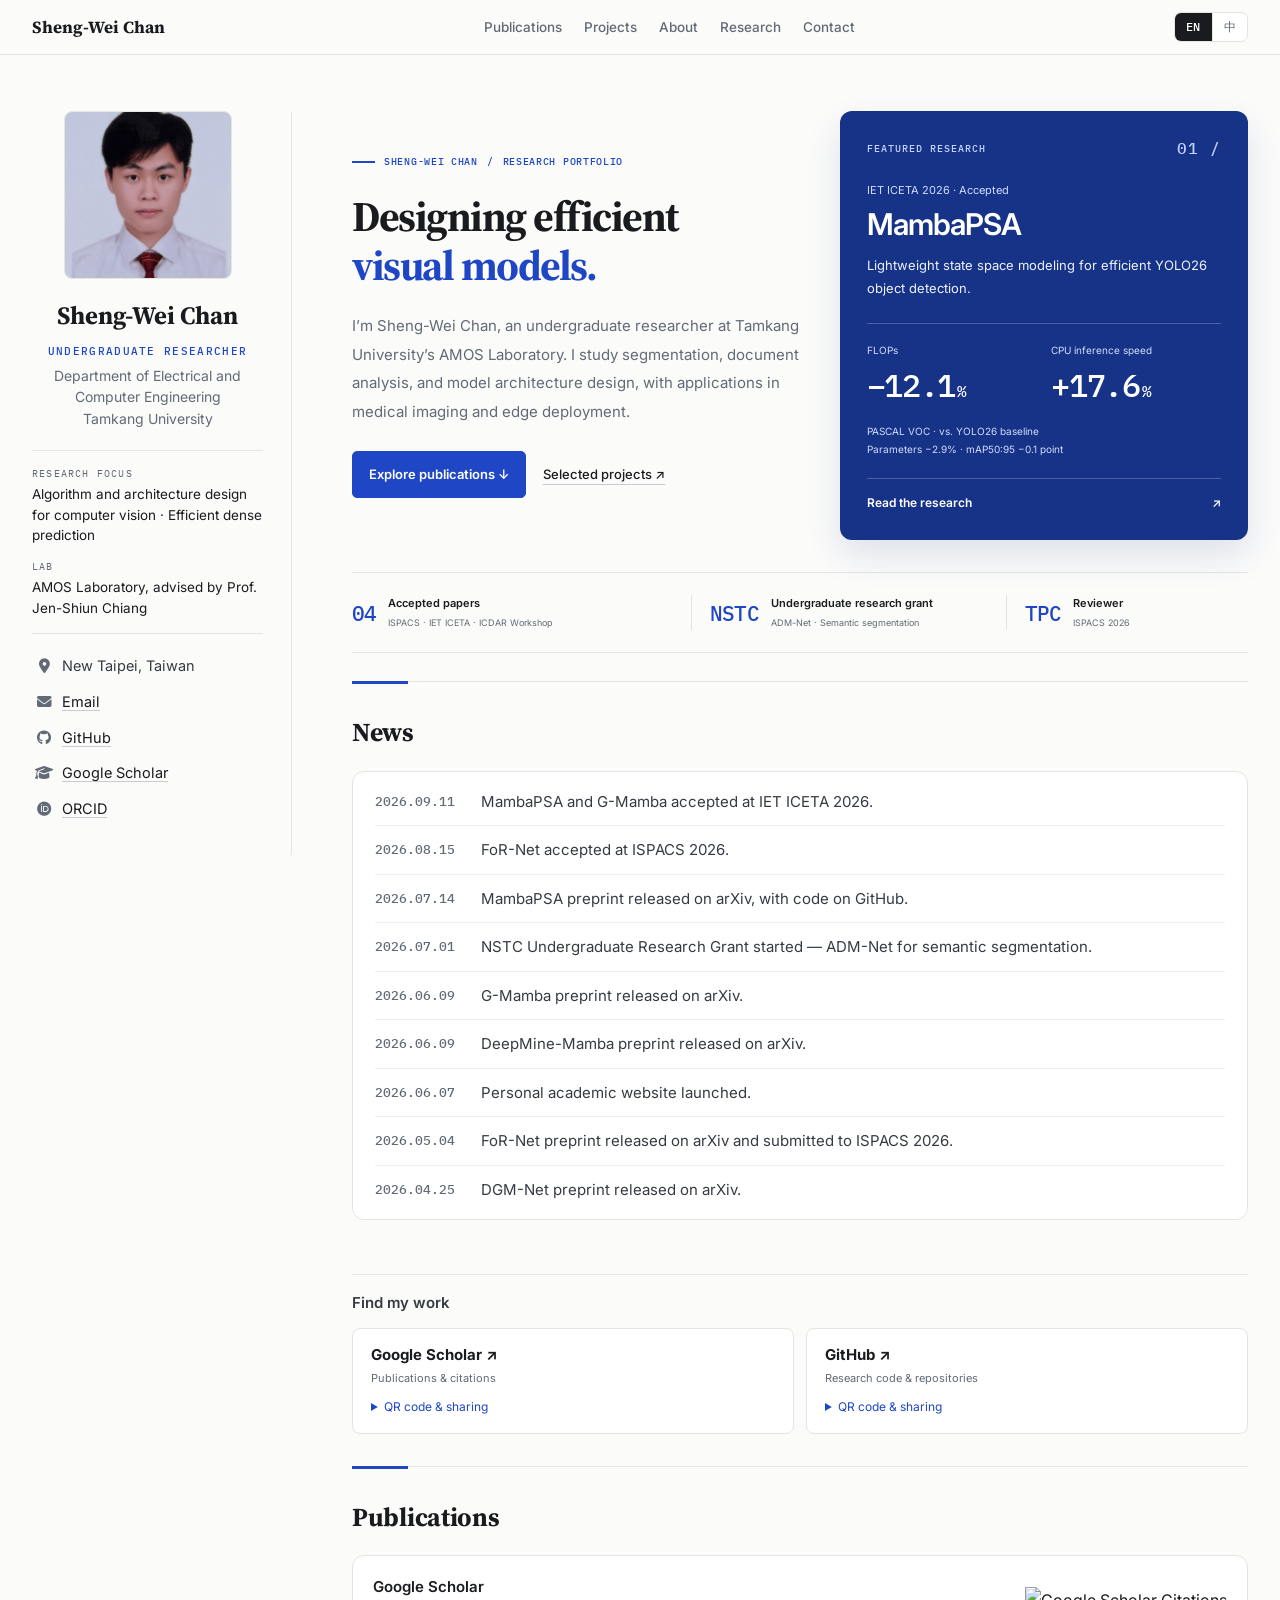
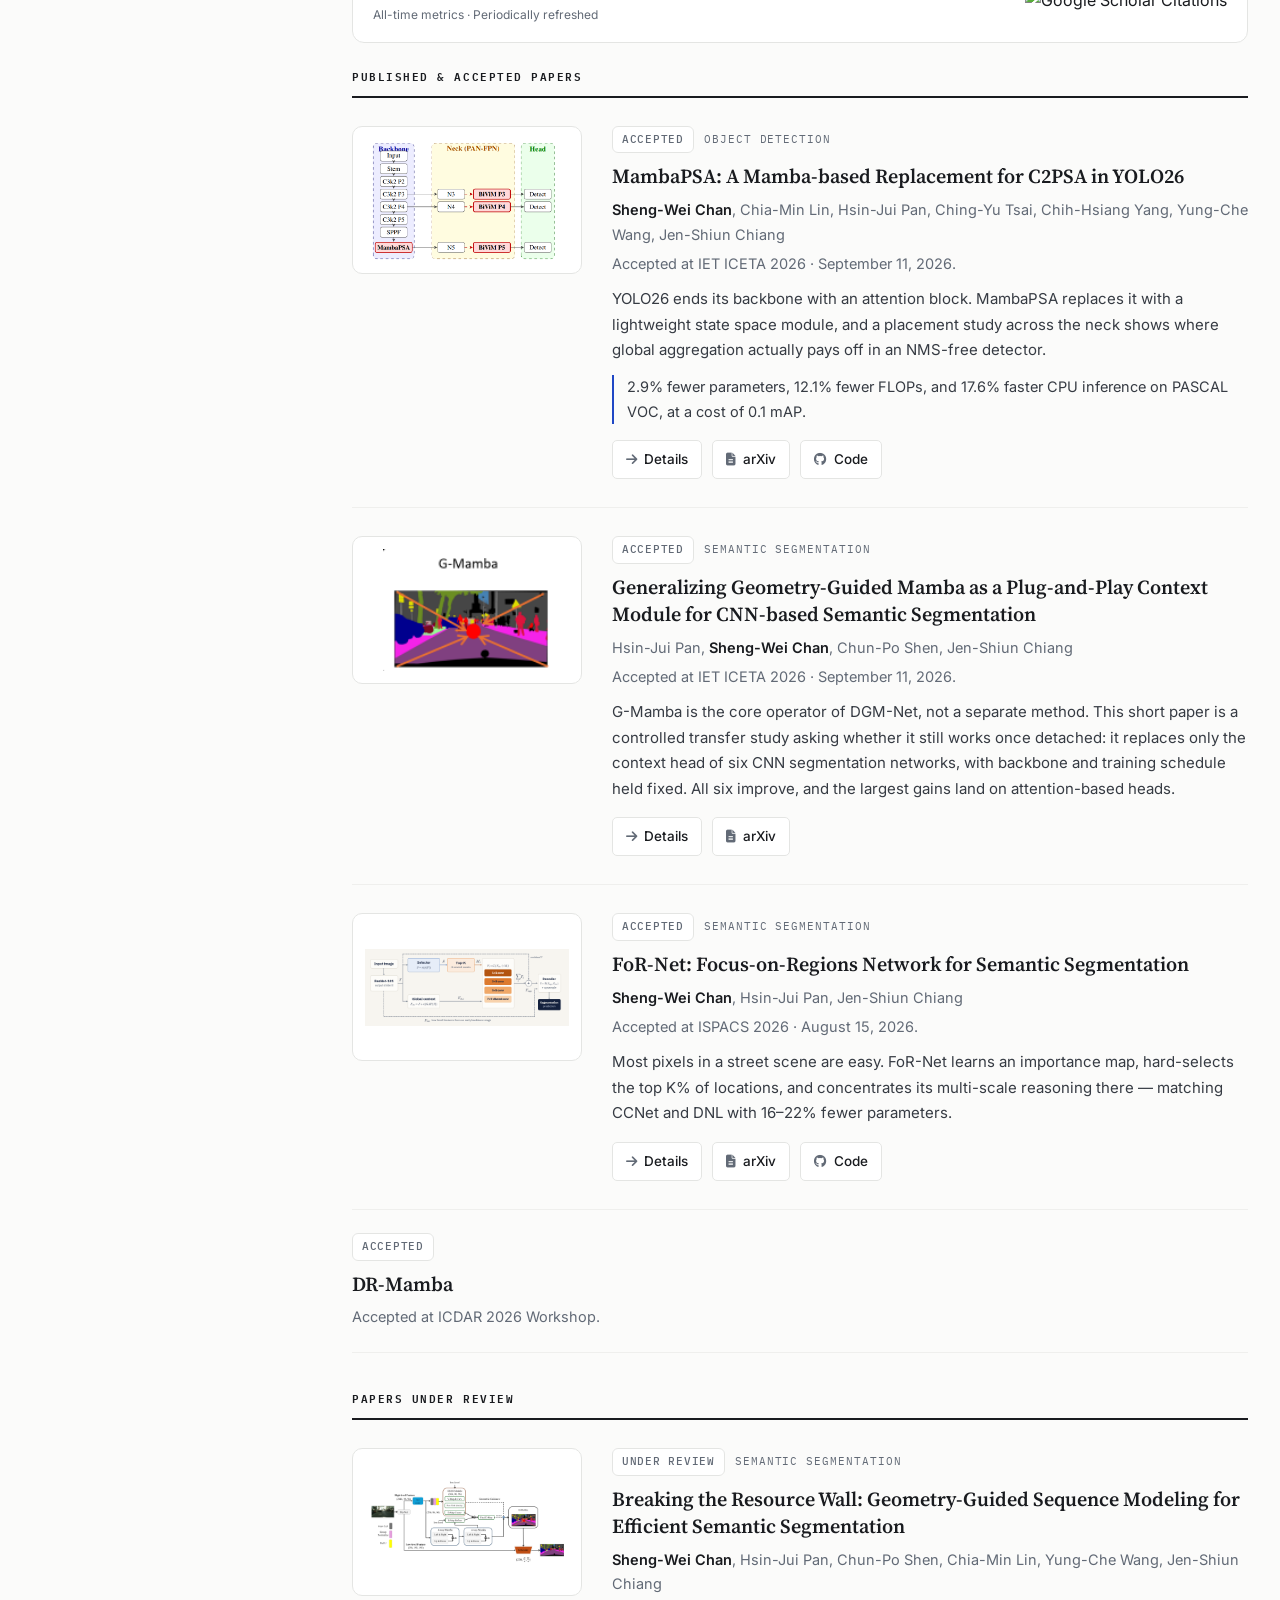
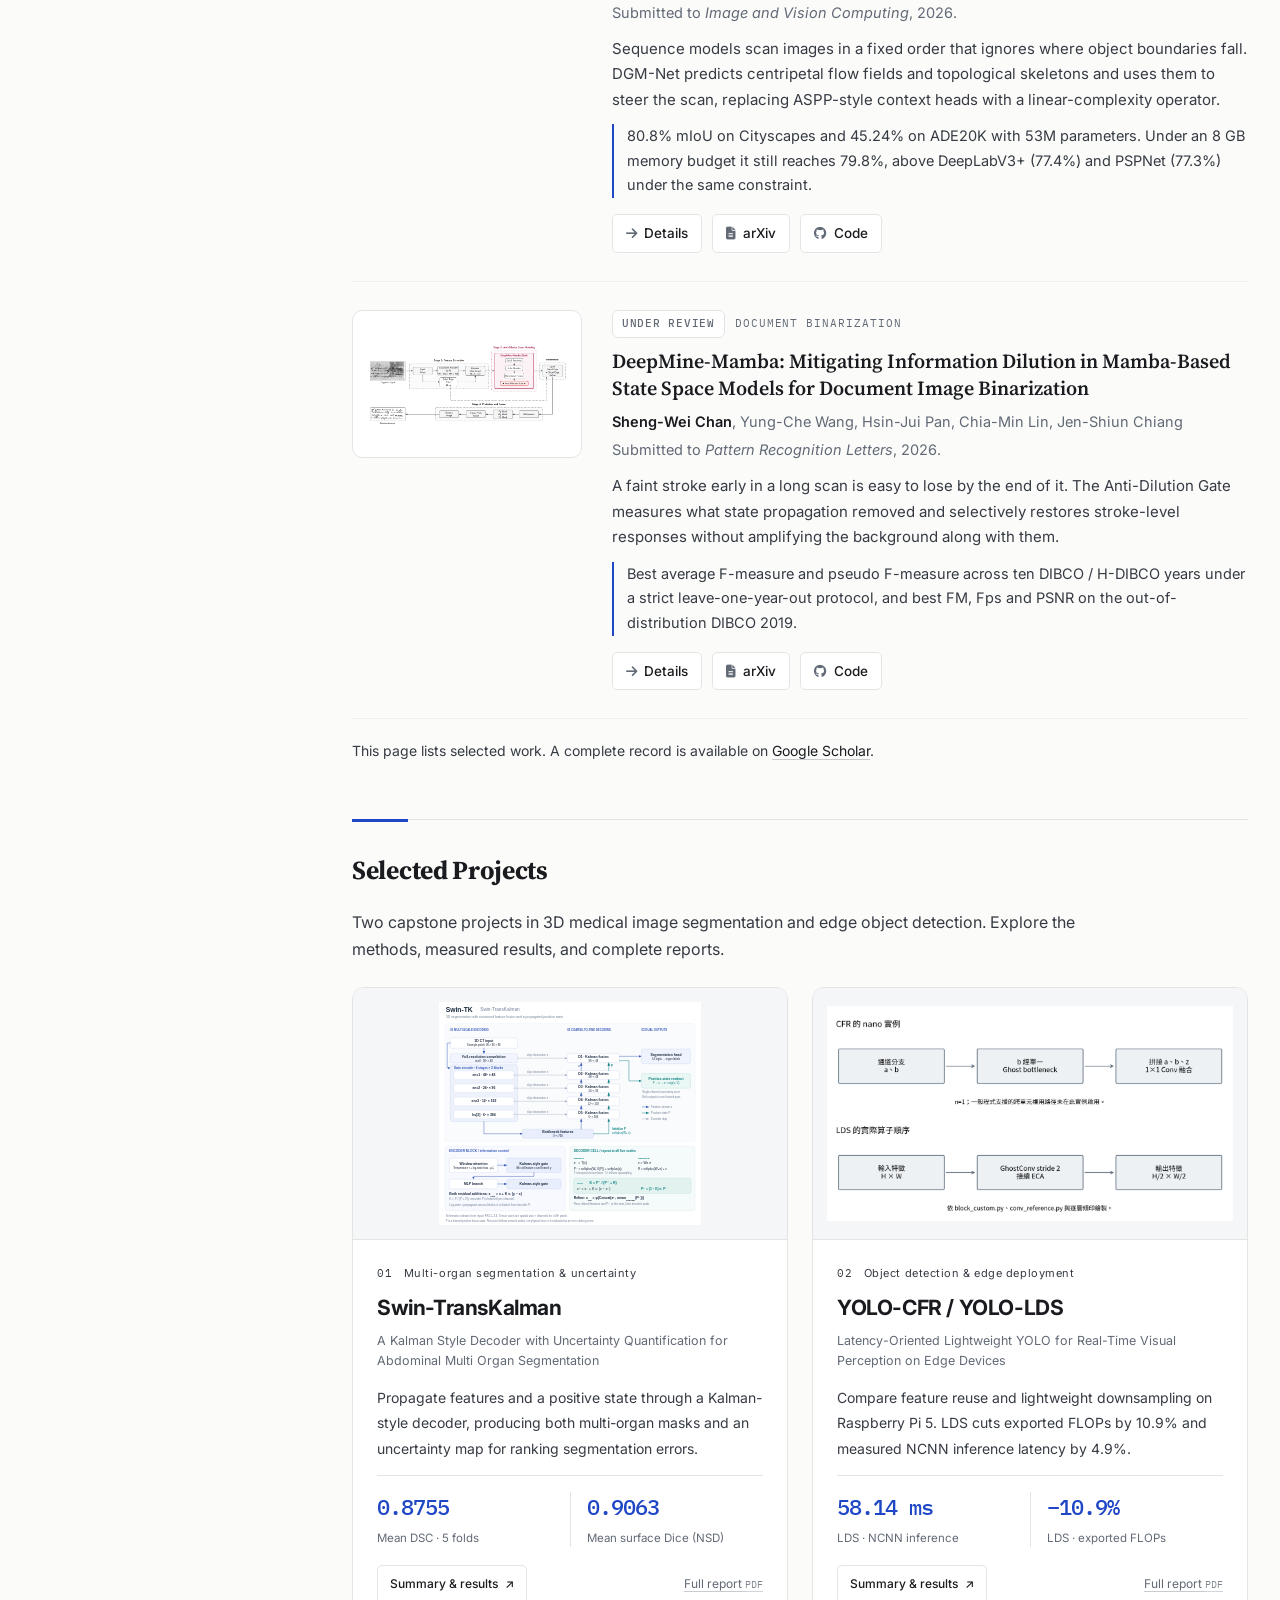
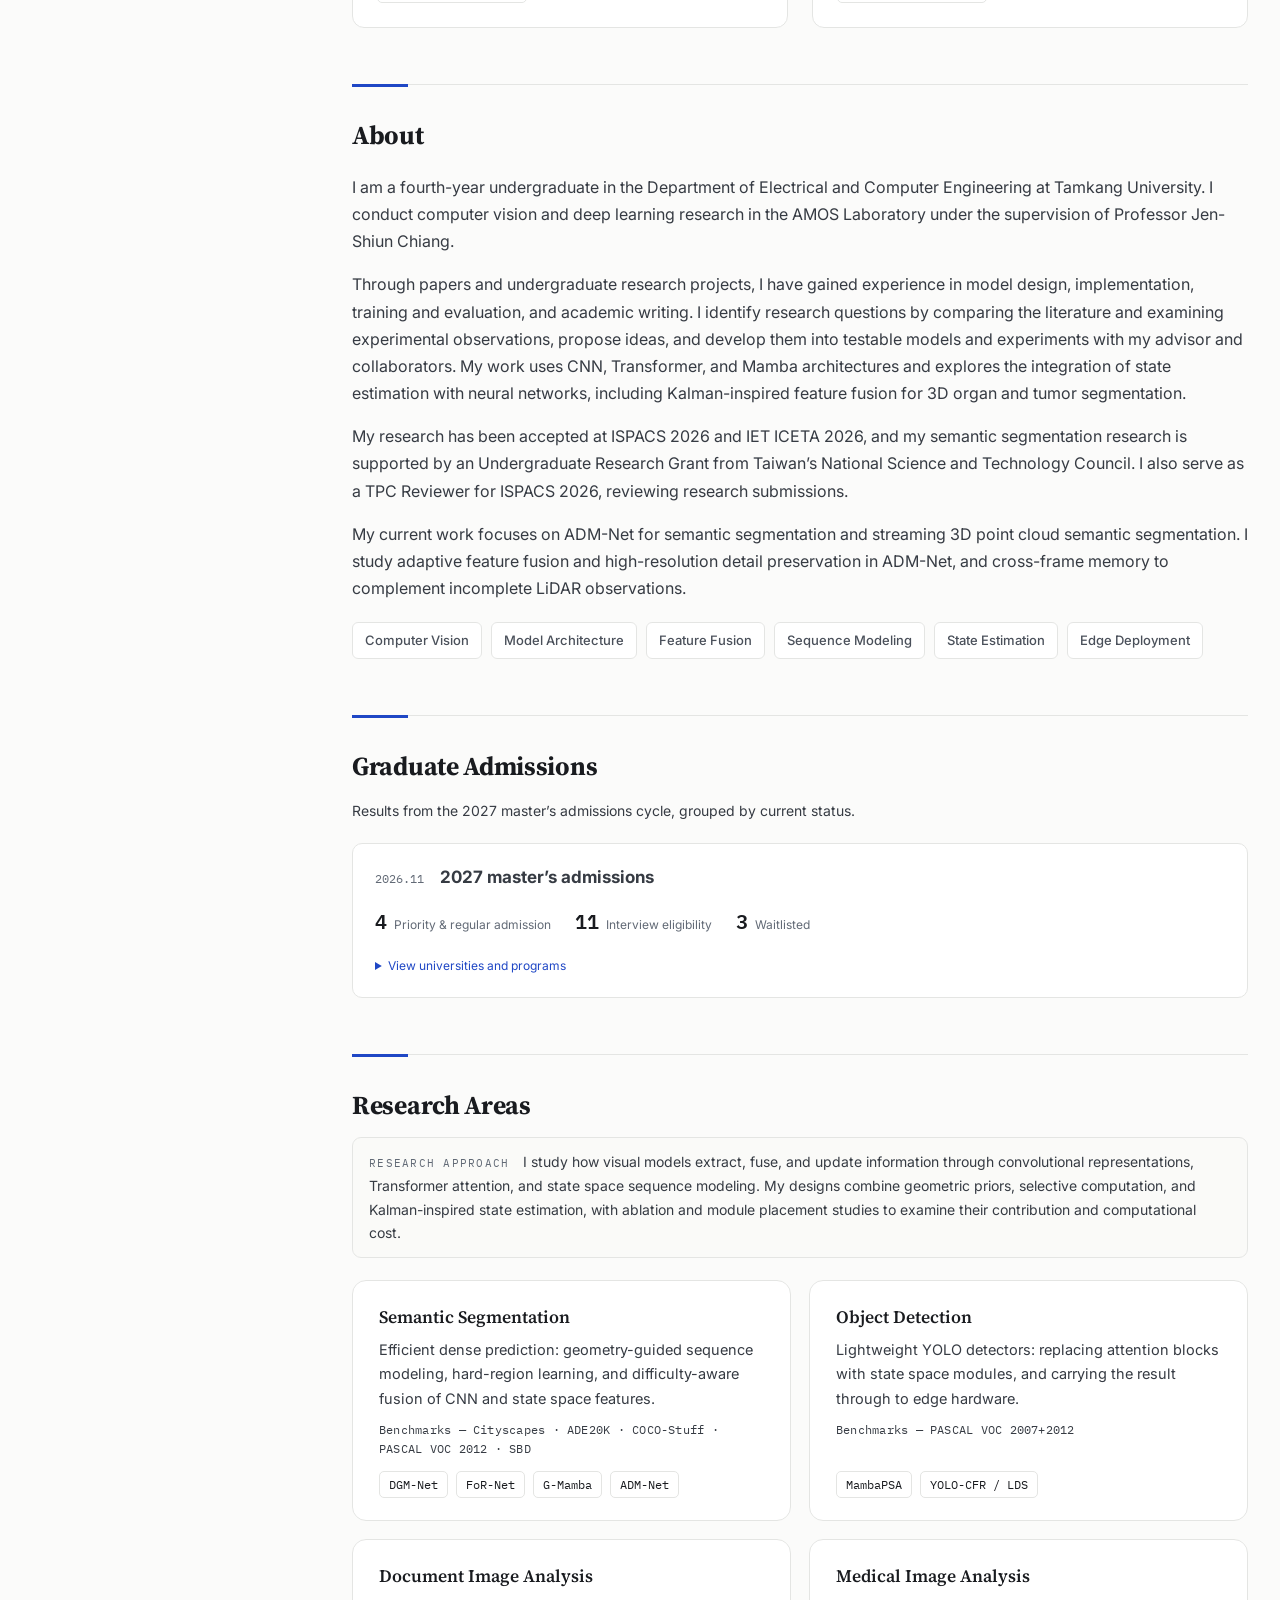
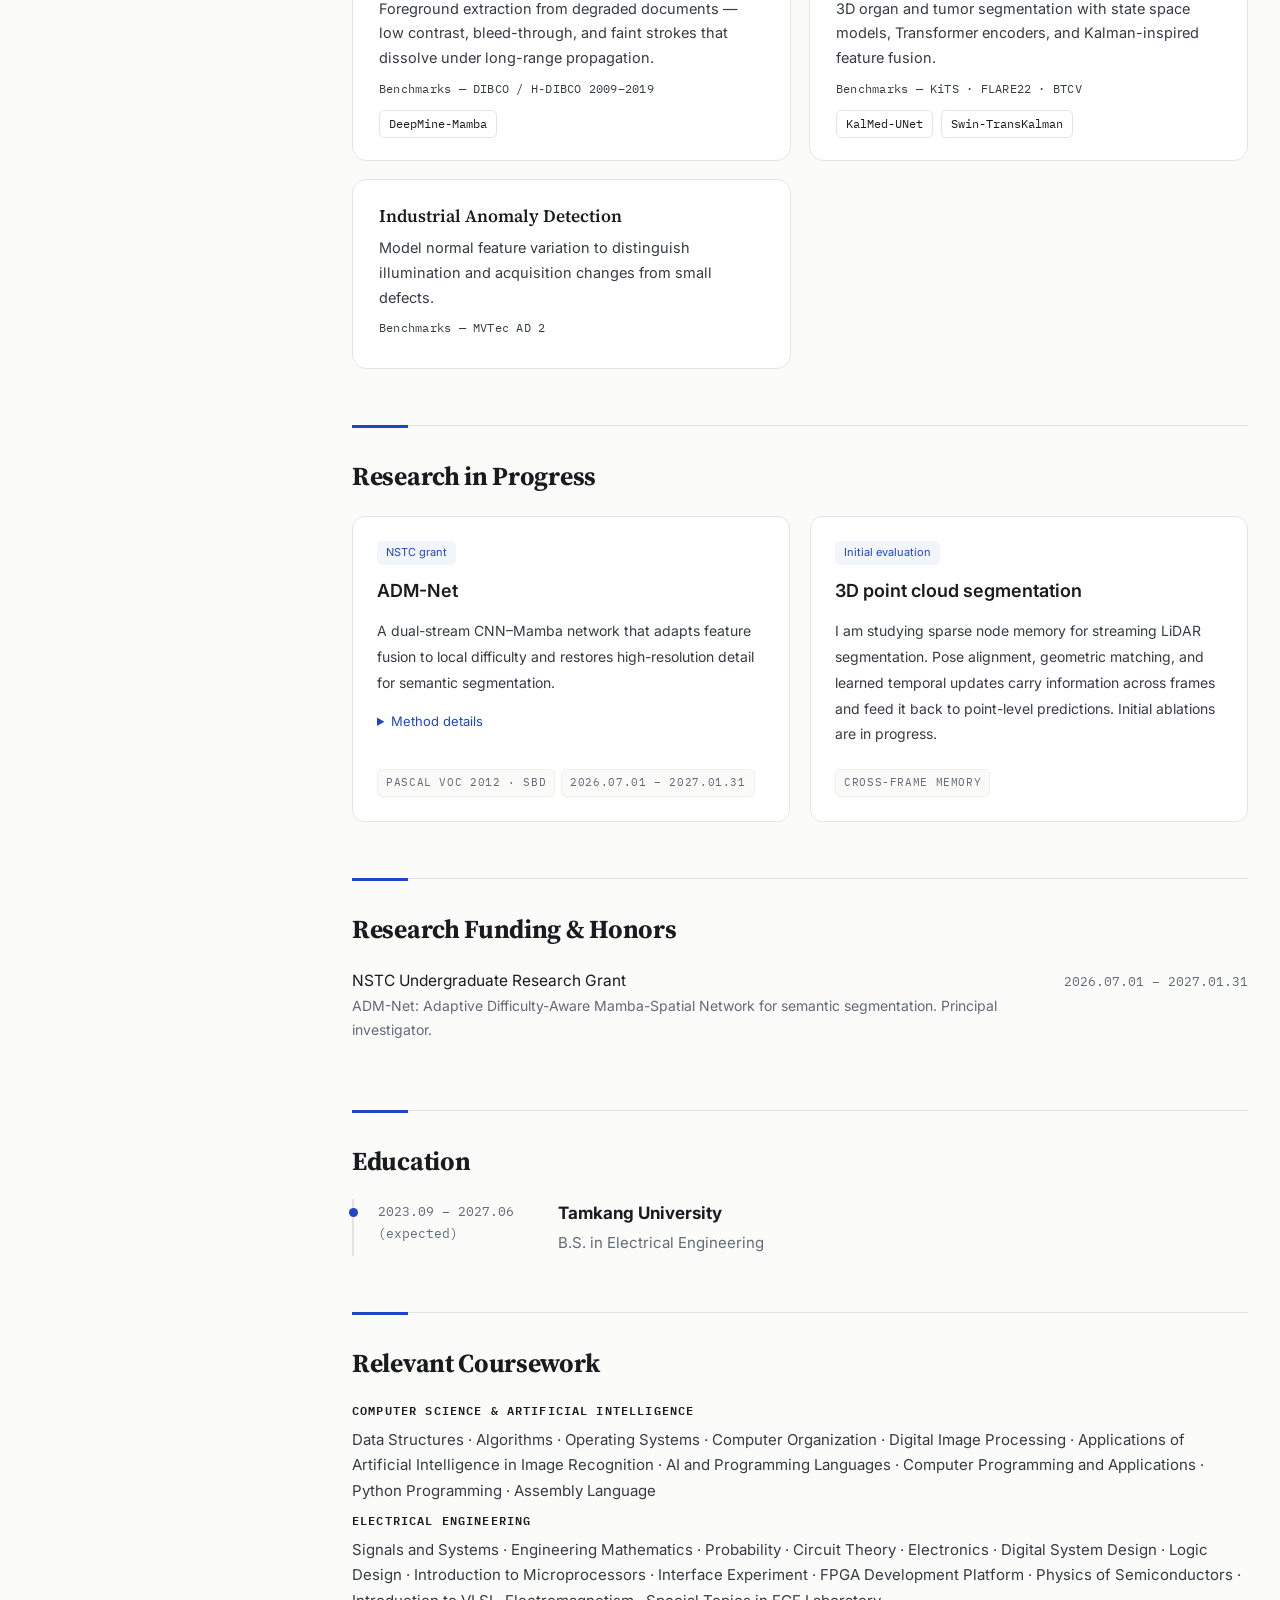
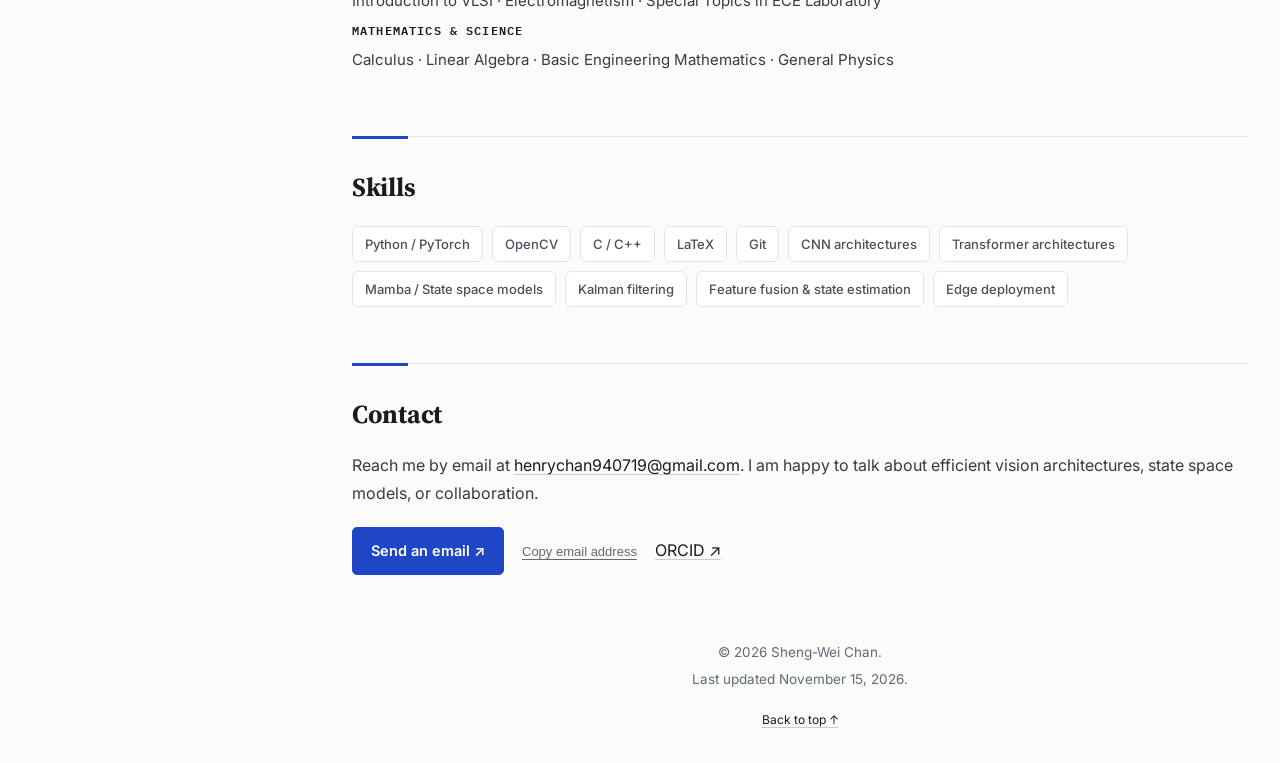
==== commit c53cd0b8: "Remove the h-index badge and retain total citations" ====
--- a/index.html
+++ b/index.html
@@ -284,7 +284,6 @@
   <div><span class="citation-label">Google Scholar</span><p><span lang="en">All-time metrics · Periodically refreshed</span><span lang="zh-Hant">所有年份累計 · 定期同步</span></p></div>
   <div class="scholar-badges">
     <a href="https://scholar.google.com/citations?user=Gr3mhHUAAAAJ&amp;hl=en" target="_blank" rel="noopener noreferrer" aria-label="Google Scholar Citations"><img src="https://img.shields.io/endpoint?url=https%3A%2F%2Fgoogle-scholar-badge.vercel.app%2Fcitations%3Fuser%3DGr3mhHUAAAAJ&amp;style=flat&amp;logo=googlescholar&amp;logoColor=4285F4&amp;labelColor=eeeeee&amp;color=9fc5f8" alt="Google Scholar Citations" height="24" decoding="async" /></a>
-    <a href="https://scholar.google.com/citations?user=Gr3mhHUAAAAJ&amp;hl=en" target="_blank" rel="noopener noreferrer" aria-label="Google Scholar h-index"><img src="https://img.shields.io/endpoint?url=https%3A%2F%2Fgoogle-scholar-badge.vercel.app%2Fh-index%3Fuser%3DGr3mhHUAAAAJ&amp;style=flat&amp;logo=googlescholar&amp;logoColor=4285F4&amp;labelColor=eeeeee&amp;color=9fc5f8" alt="Google Scholar h-index" height="24" decoding="async" /></a>
   </div>
 </div>
 <h3 class="pub-group-title first"><span lang="en">Published &amp; Accepted Papers</span><span lang="zh-Hant">已發表／已接受論文</span></h3>
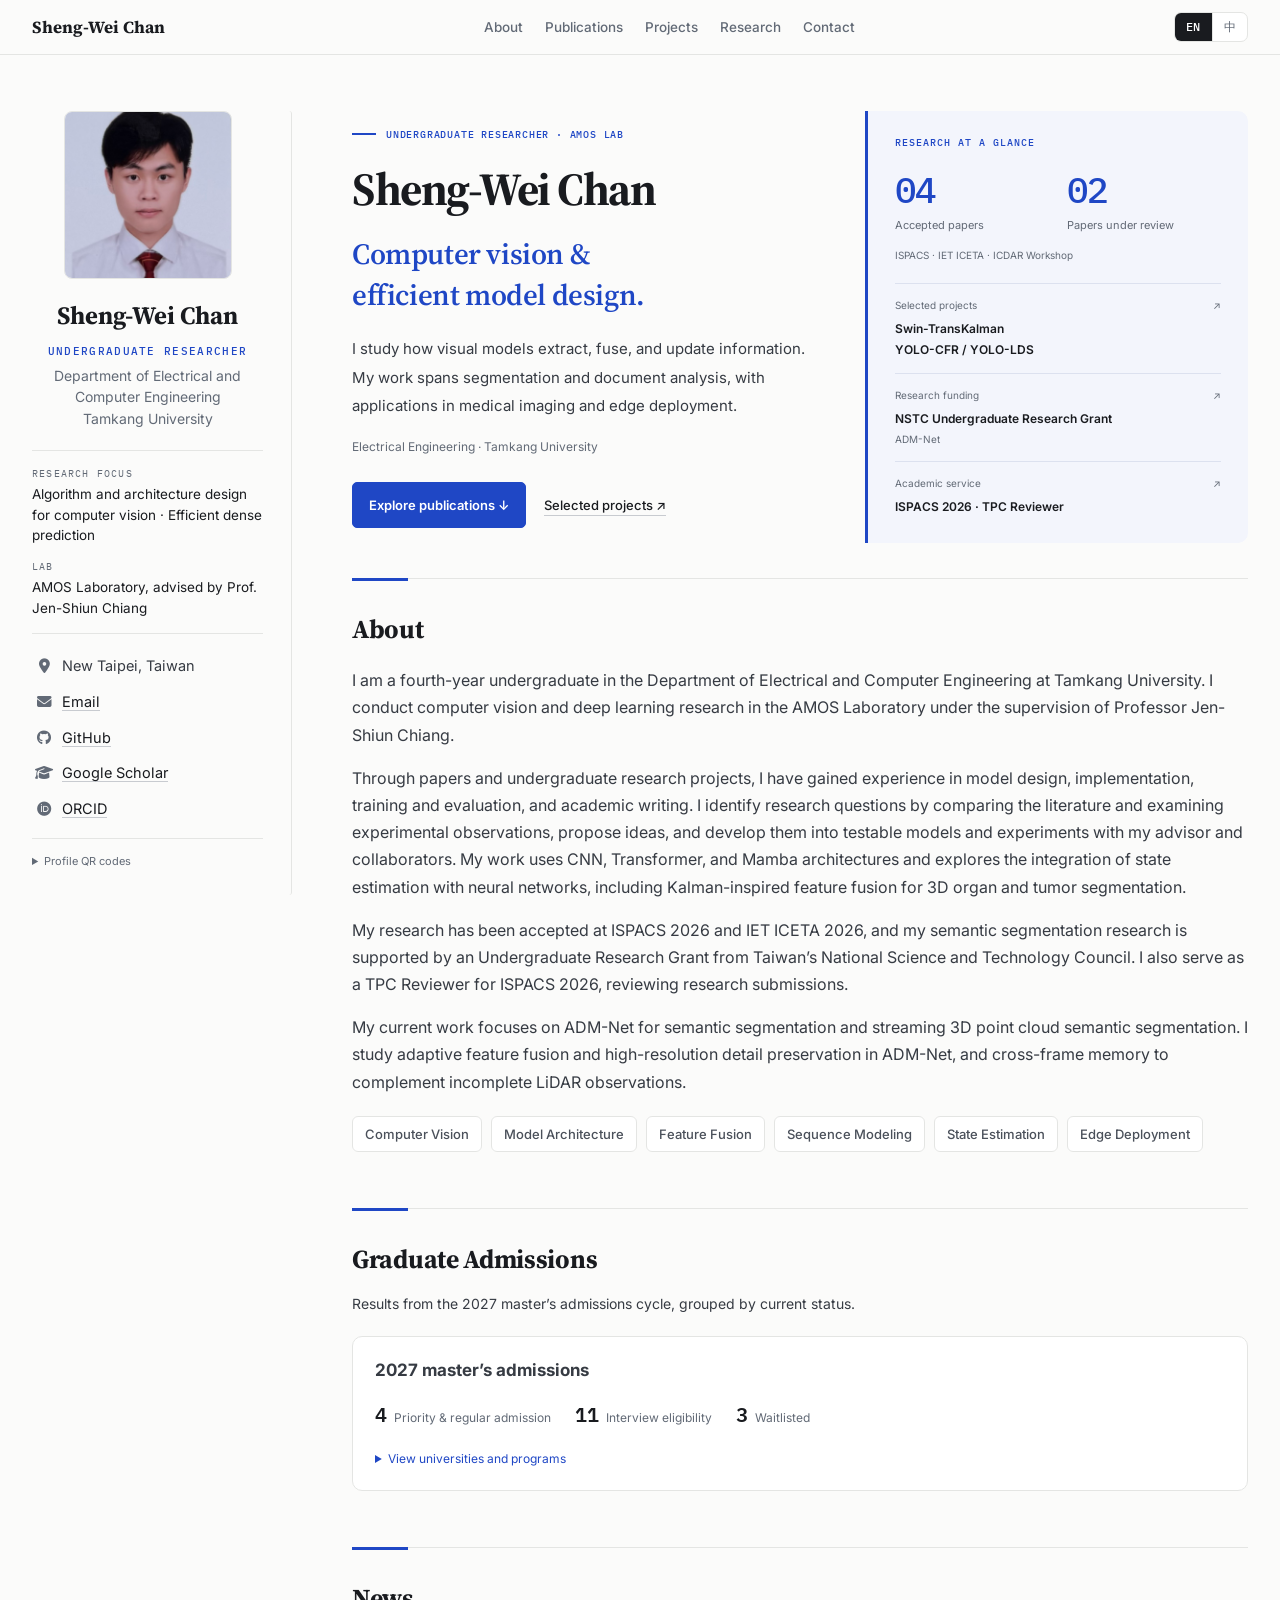
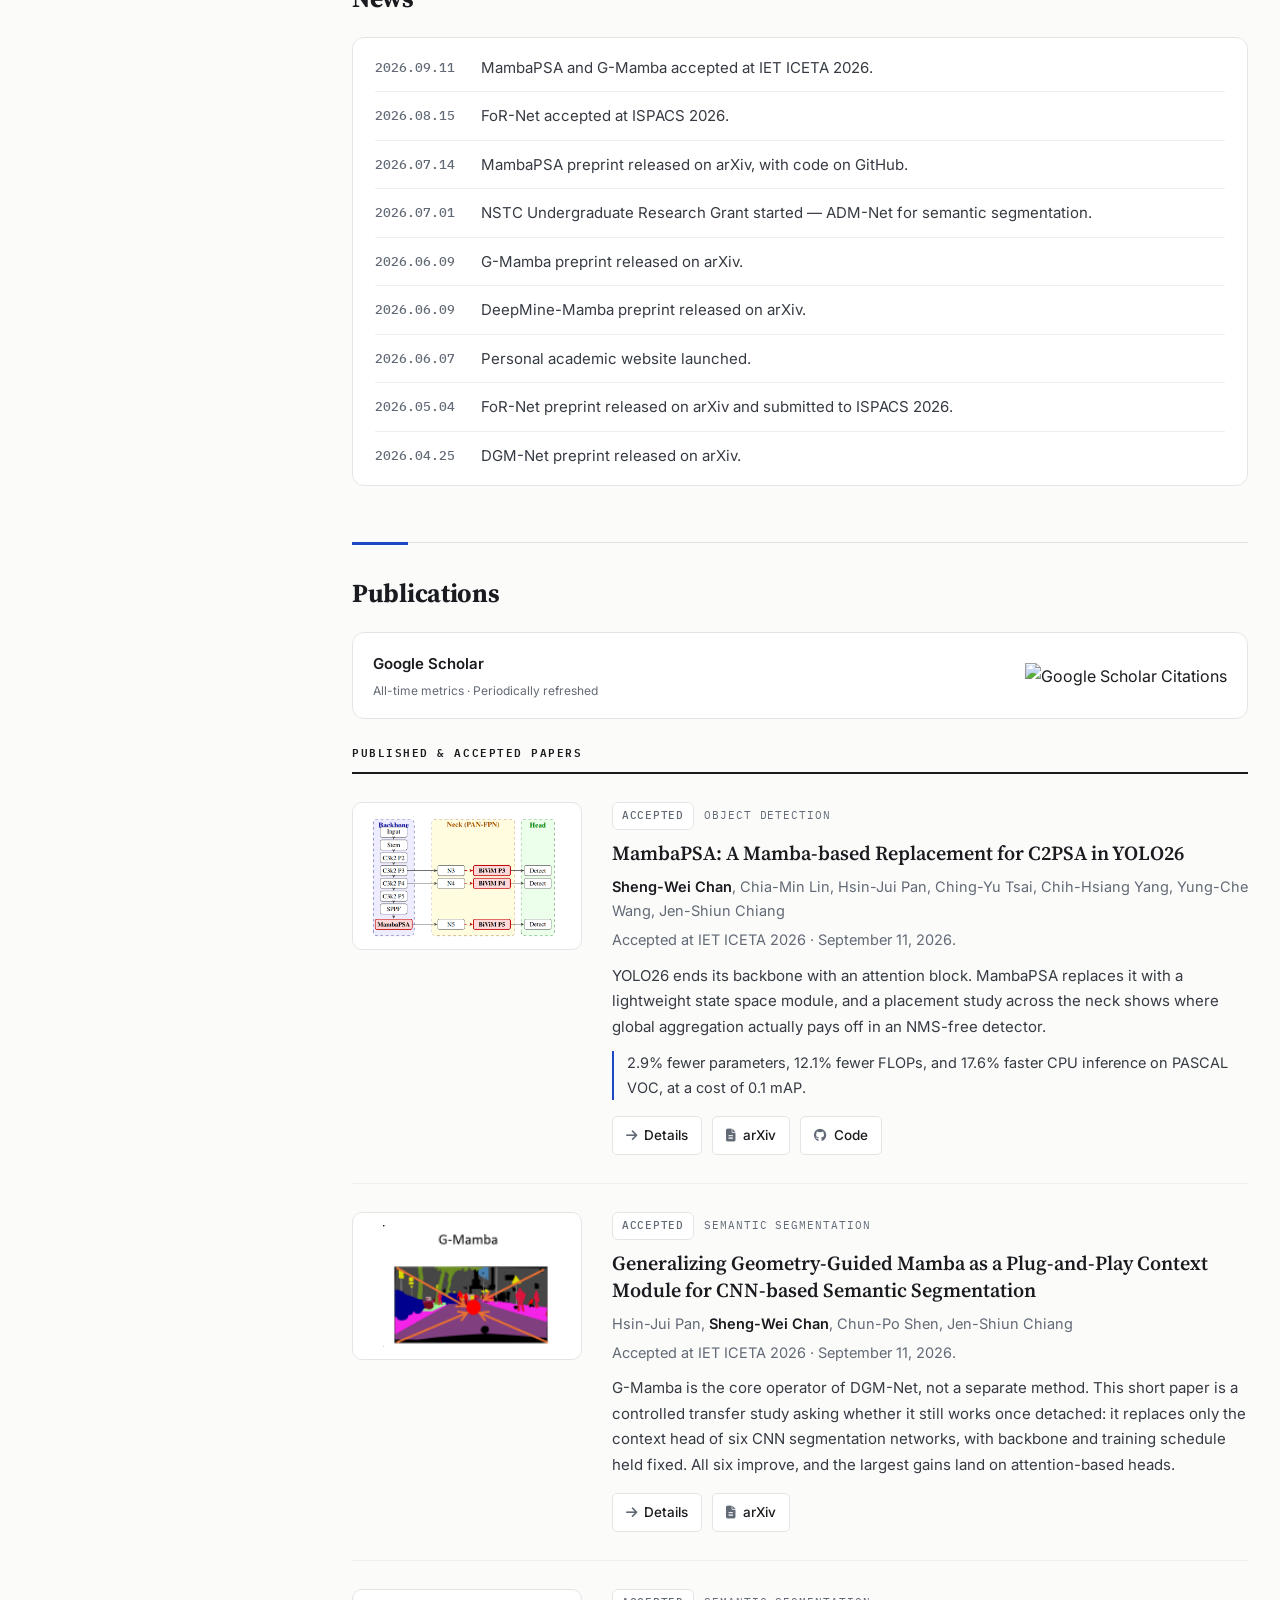
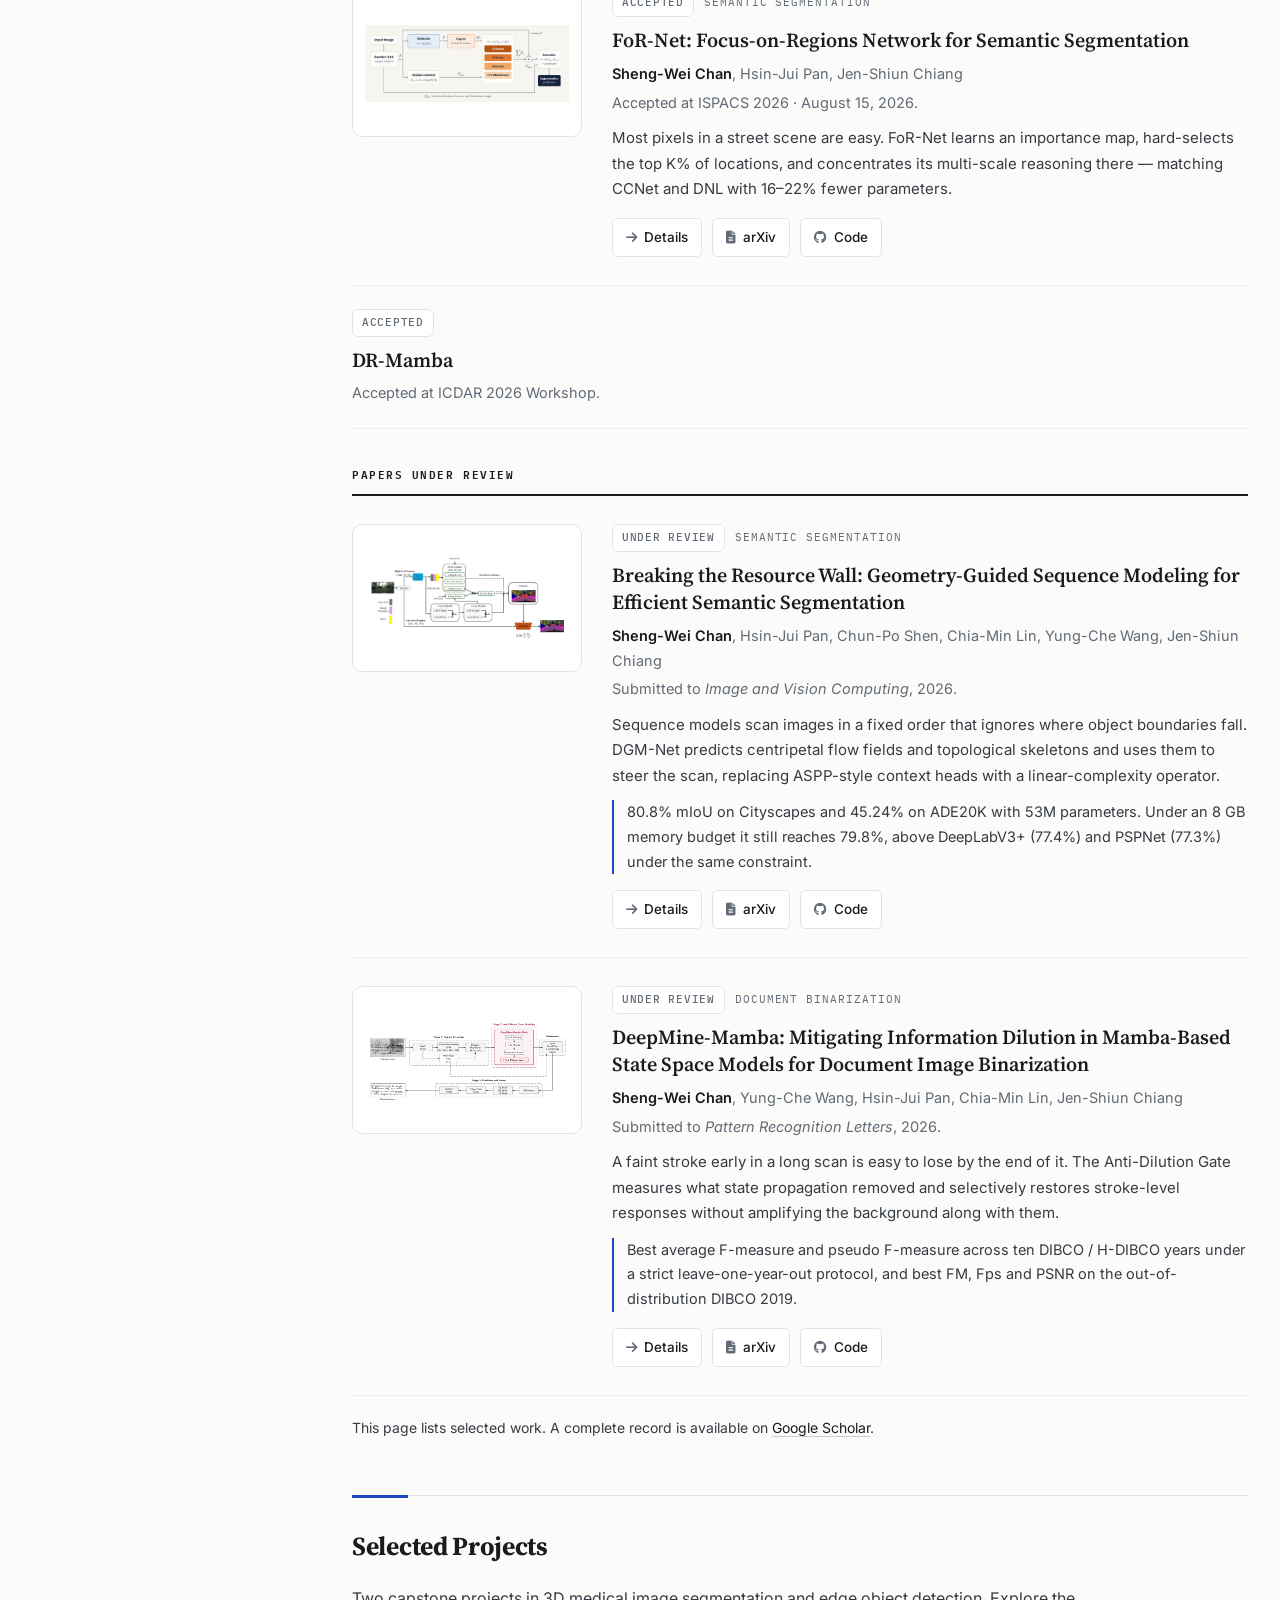
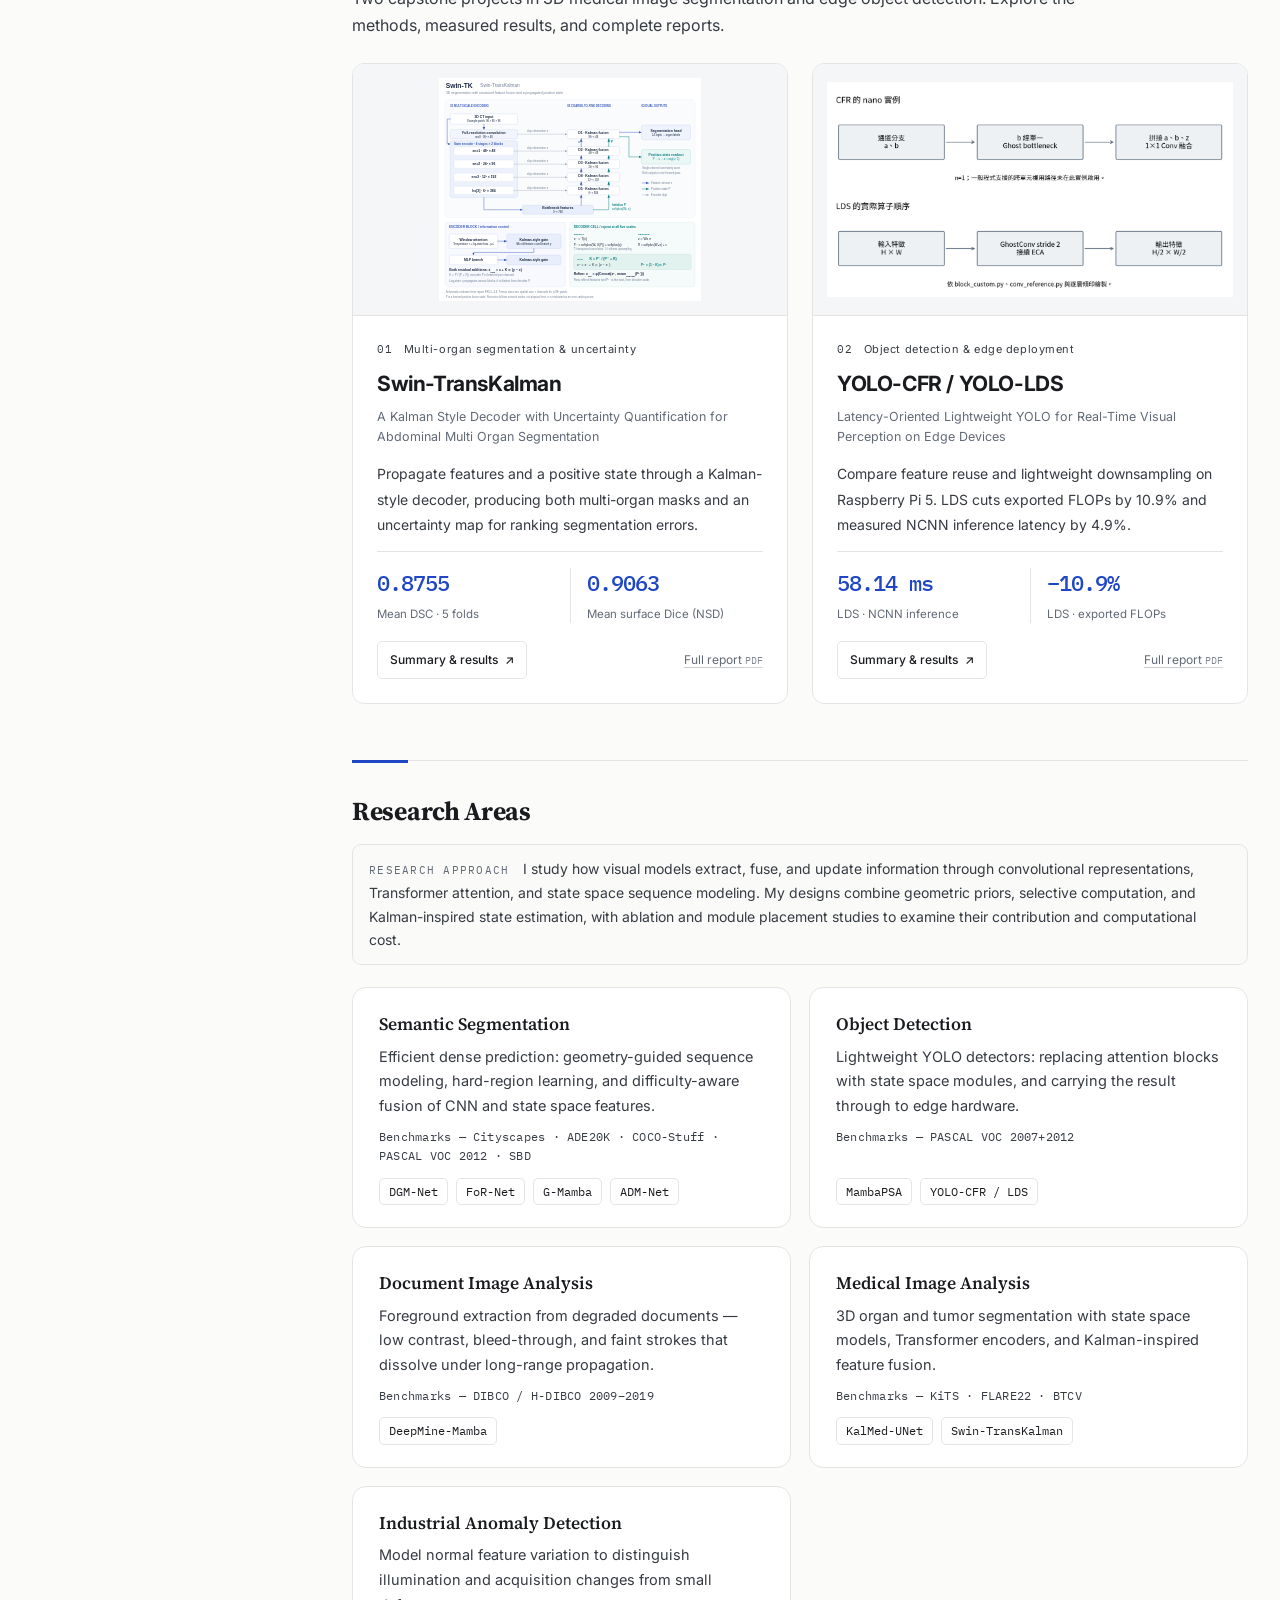
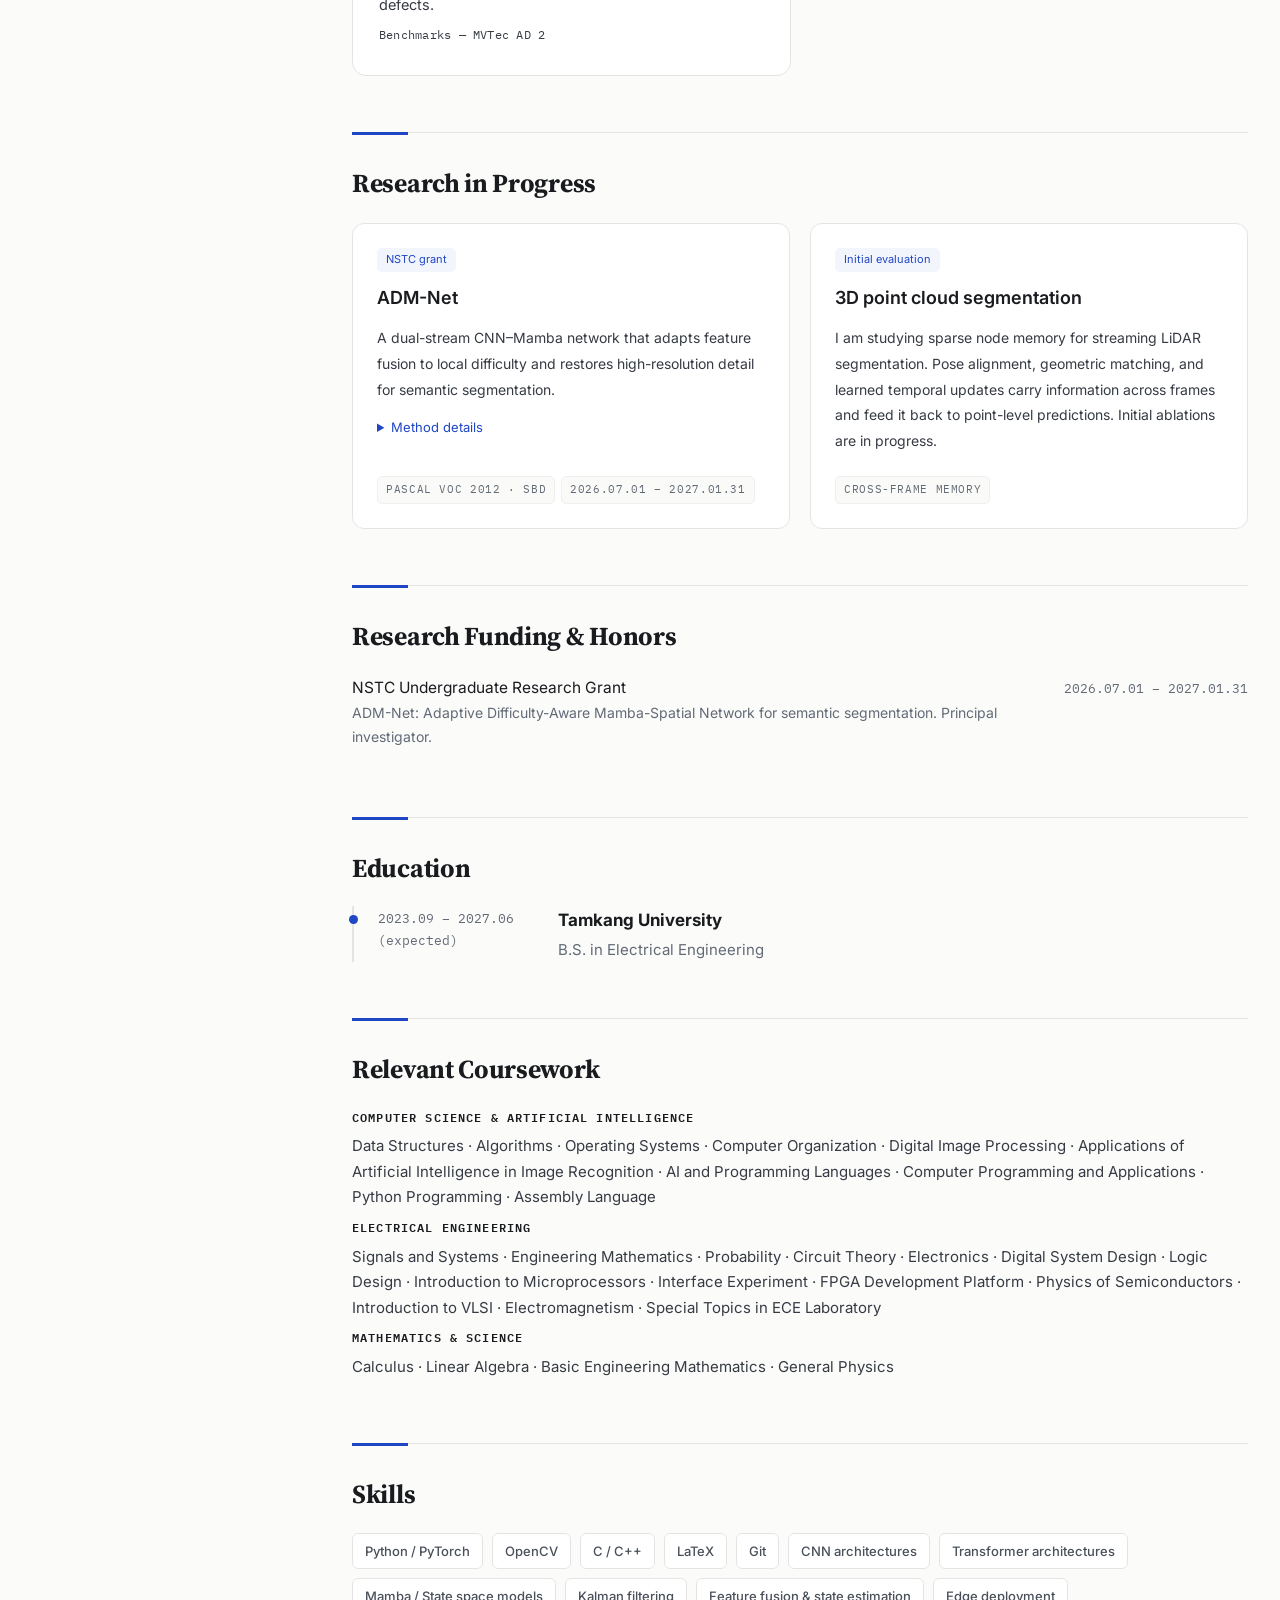
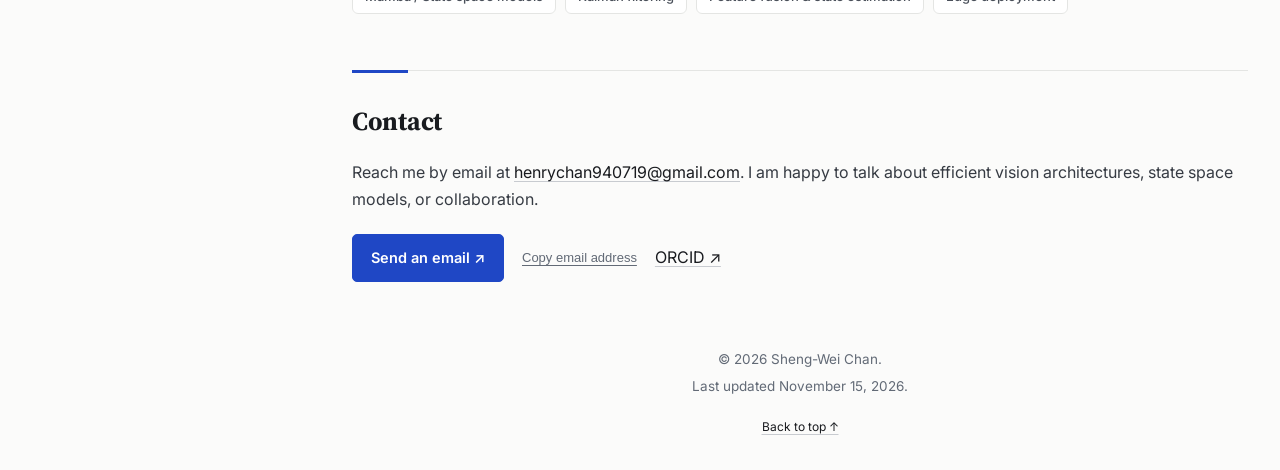
==== commit 869948a5: "Refocus homepage on research overview and move About forward" ====
--- a/index.html
+++ b/index.html
@@ -79,7 +79,7 @@
     ]
   }
   </script>
-  <link rel="stylesheet" href="enhancements.css?v=20261115-scholar" />
+  <link rel="stylesheet" href="enhancements.css?v=20261115-overview" />
   <script src="site.js" defer></script>
 </head>
 
@@ -92,9 +92,9 @@
       <a href="#home" class="brand"><span lang="en">Sheng-Wei Chan</span><span lang="zh-Hant">詹盛惟</span></a>
 
       <nav id="primary-nav" aria-label="Main navigation / 主要導覽">
+        <a href="#about"><span lang="en">About</span><span lang="zh-Hant">關於</span></a>
         <a href="#publications"><span lang="en">Publications</span><span lang="zh-Hant">論文</span></a>
         <a href="#projects"><span lang="en">Projects</span><span lang="zh-Hant">專題</span></a>
-        <a href="#about"><span lang="en">About</span><span lang="zh-Hant">關於</span></a>
         <a href="#research"><span lang="en">Research</span><span lang="zh-Hant">研究</span></a>
         <a href="#contact"><span lang="en">Contact</span><span lang="zh-Hant">聯絡</span></a>
       </nav>
@@ -171,6 +171,23 @@
             <a href="https://orcid.org/0009-0002-3983-5163" target="_blank" rel="noopener noreferrer">ORCID</a>
           </li>
         </ul>
+        <details class="sidebar-sharing" id="profiles">
+          <summary><span lang="en">Profile QR codes</span><span lang="zh-Hant">個人檔案 QR Code</span></summary>
+          <div class="sidebar-qr-grid">
+            <div class="sidebar-qr-item">
+              <span class="sidebar-qr-label">Google Scholar</span>
+              <a href="assets/profiles/google-scholar-qr.svg" class="qr-thumbnail" data-enlarge data-title="Google Scholar · QR Code" data-destination="https://scholar.google.com/citations?user=Gr3mhHUAAAAJ" aria-label="Enlarge Google Scholar QR Code / 放大 Google Scholar QR Code"><img width="82" height="82" src="assets/profiles/google-scholar-qr.svg" alt="Google Scholar QR Code" loading="lazy" /></a>
+              <a href="assets/profiles/google-scholar-qr.png" download="Sheng-Wei-Chan-Google-Scholar-QR.png"><span lang="en">Download PNG</span><span lang="zh-Hant">下載 PNG</span></a>
+              <button class="text-button" type="button" data-copy-value="https://scholar.google.com/citations?user=Gr3mhHUAAAAJ"><span lang="en">Copy link</span><span lang="zh-Hant">複製網址</span></button>
+            </div>
+            <div class="sidebar-qr-item">
+              <span class="sidebar-qr-label">GitHub</span>
+              <a href="assets/profiles/github-qr.svg" class="qr-thumbnail" data-enlarge data-title="GitHub · QR Code" data-destination="https://github.com/henrychan0719" aria-label="Enlarge GitHub QR Code / 放大 GitHub QR Code"><img width="82" height="82" src="assets/profiles/github-qr.svg" alt="GitHub QR Code" loading="lazy" /></a>
+              <a href="assets/profiles/github-qr.png" download="Sheng-Wei-Chan-GitHub-QR.png"><span lang="en">Download PNG</span><span lang="zh-Hant">下載 PNG</span></a>
+              <button class="text-button" type="button" data-copy-value="https://github.com/henrychan0719"><span lang="en">Copy link</span><span lang="zh-Hant">複製網址</span></button>
+            </div>
+          </div>
+        </details>
       </div>
     </aside>
 
@@ -178,36 +195,77 @@
     <main class="content" id="main">
 
       <!-- Hero -->
-      <section class="hero hero-research" aria-labelledby="hero-heading">
-        <div class="hero-main">
-          <div class="hero-copy">
-            <p class="hero-label"><span class="hero-label-rule" aria-hidden="true"></span>SHENG-WEI CHAN <span aria-hidden="true">/</span> <span lang="en">RESEARCH PORTFOLIO</span><span lang="zh-Hant">研究成果</span></p>
-            <h1 id="hero-heading"><span lang="en">Designing efficient<br /><em>visual models.</em></span><span lang="zh-Hant">為視覺理解，<br /><em>設計高效模型。</em></span></h1>
-            <p class="hero-intro"><span lang="en">I’m Sheng-Wei Chan, an undergraduate researcher at Tamkang University’s AMOS Laboratory. I study segmentation, document analysis, and model architecture design, with applications in medical imaging and edge deployment.</span><span lang="zh-Hant">我是詹盛惟，淡江大學電機系、AMOS 實驗室的大學部研究人員。研究語意分割、文件影像分析與模型架構設計，並將方法延伸至醫學影像與邊緣部署。</span></p>
+      <section class="hero hero-overview" aria-labelledby="hero-heading">
+        <div class="overview-main">
+          <div class="overview-copy">
+            <p class="hero-label"><span class="overview-rule" aria-hidden="true"></span><span lang="en">UNDERGRADUATE RESEARCHER · AMOS LAB</span><span lang="zh-Hant">大學部研究人員 · AMOS 實驗室</span></p>
+            <h1 id="hero-heading"><span lang="en">Sheng-Wei Chan</span><span lang="zh-Hant">詹盛惟</span></h1>
+            <p class="overview-name" lang="zh-Hant">Sheng-Wei Chan</p>
+            <p class="overview-focus"><span lang="en">Computer vision &amp;<br />efficient model design.</span><span lang="zh-Hant">電腦視覺與高效模型設計</span></p>
+            <p class="hero-intro"><span lang="en">I study how visual models extract, fuse, and update information. My work spans segmentation and document analysis, with applications in medical imaging and edge deployment.</span><span lang="zh-Hant">我研究視覺模型如何擷取、融合與更新資訊，從語意分割、文件影像分析，延伸至醫學影像與邊緣部署。</span></p>
+            <p class="overview-affiliation"><span lang="en">Electrical Engineering · Tamkang University</span><span lang="zh-Hant">淡江大學 · 電機工程學系</span></p>
             <div class="hero-buttons">
               <a href="#publications" class="hero-btn primary"><span lang="en">Explore publications ↓</span><span lang="zh-Hant">瀏覽論文著作 ↓</span></a>
-              <a href="#projects" class="hero-project-link"><span lang="en">Selected projects ↗</span><span lang="zh-Hant">專題成果 ↗</span></a>
-            </div>
-          </div>
-          <article class="hero-feature" aria-labelledby="hero-feature-title">
-            <div class="hero-feature-top"><span lang="en">FEATURED RESEARCH</span><span lang="zh-Hant">代表研究</span><span class="hero-feature-index" aria-hidden="true">01 /</span></div>
-            <p class="hero-feature-venue"><span lang="en">IET ICETA 2026 · Accepted</span><span lang="zh-Hant">IET ICETA 2026 · 已接受</span></p>
-            <h2 id="hero-feature-title">MambaPSA</h2>
-            <p class="hero-feature-description"><span lang="en">Lightweight state space modeling for efficient YOLO26 object detection.</span><span lang="zh-Hant">以輕量狀態空間模組改良 YOLO26，探索物件偵測的效率與精度取捨。</span></p>
-            <dl class="hero-feature-metrics">
-              <div><dt>FLOPs</dt><dd>−12.1<span>%</span></dd></div>
-              <div><dt><span lang="en">CPU inference speed</span><span lang="zh-Hant">CPU 推論速度</span></dt><dd>+17.6<span>%</span></dd></div>
-            </dl>
-            <p class="hero-feature-context"><span lang="en">PASCAL VOC · vs. YOLO26 baseline<br />Parameters −2.9% · mAP50:95 −0.1 point</span><span lang="zh-Hant">PASCAL VOC · 相對 YOLO26 基準<br />參數 −2.9% · mAP50:95 降低 0.1 點</span></p>
-            <a href="mambapsa.html" class="hero-feature-link"><span lang="en">Read the research</span><span lang="zh-Hant">閱讀研究介紹</span><span aria-hidden="true">↗</span></a>
-          </article>
-        </div>
-        <div class="hero-evidence" aria-label="Research highlights / 研究摘要">
-          <a href="#publications"><strong>04</strong><span class="hero-evidence-text"><span class="hero-evidence-label"><span lang="en">Accepted papers</span><span lang="zh-Hant">已接受論文</span></span><span class="hero-evidence-detail">ISPACS · IET ICETA · ICDAR Workshop</span></span></a>
-          <a href="#awards"><strong>NSTC</strong><span class="hero-evidence-text"><span class="hero-evidence-label"><span lang="en">Undergraduate research grant</span><span lang="zh-Hant">國科會大專學生研究計畫</span></span><span class="hero-evidence-detail"><span lang="en">ADM-Net · Semantic segmentation</span><span lang="zh-Hant">ADM-Net · 語意分割</span></span></span></a>
-          <a href="#about"><strong>TPC</strong><span class="hero-evidence-text"><span class="hero-evidence-label"><span lang="en">Reviewer</span><span lang="zh-Hant">論文審稿人</span></span><span class="hero-evidence-detail">ISPACS 2026</span></span></a>
+              <a href="#projects" class="overview-project-link"><span lang="en">Selected projects ↗</span><span lang="zh-Hant">專題成果 ↗</span></a>
+            </div>
+          </div>
+          <div class="research-overview" aria-label="Research overview / 研究概覽">
+            <p class="overview-kicker"><span lang="en">RESEARCH AT A GLANCE</span><span lang="zh-Hant">研究概覽</span></p>
+            <div class="overview-counts">
+              <a href="#publications"><strong>04</strong><span lang="en">Accepted papers</span><span lang="zh-Hant">已接受論文</span></a>
+              <a href="#publications"><strong>02</strong><span lang="en">Papers under review</span><span lang="zh-Hant">審查中論文</span></a>
+            </div>
+            <p class="overview-venues">ISPACS · IET ICETA · ICDAR Workshop</p>
+            <a href="#projects" class="overview-entry"><span class="overview-entry-label"><span lang="en">Selected projects</span><span lang="zh-Hant">精選專題</span><span aria-hidden="true">↗</span></span><strong>Swin-TransKalman<br />YOLO-CFR / YOLO-LDS</strong></a>
+            <a href="#awards" class="overview-entry"><span class="overview-entry-label"><span lang="en">Research funding</span><span lang="zh-Hant">研究補助</span><span aria-hidden="true">↗</span></span><strong><span lang="en">NSTC Undergraduate Research Grant</span><span lang="zh-Hant">國科會大專學生研究計畫</span></strong><span class="overview-entry-detail">ADM-Net</span></a>
+            <a href="#about" class="overview-entry"><span class="overview-entry-label"><span lang="en">Academic service</span><span lang="zh-Hant">學術服務</span><span aria-hidden="true">↗</span></span><strong>ISPACS 2026 · TPC Reviewer</strong></a>
+          </div>
         </div>
       </section>
+
+      <section id="about" class="section">
+        <h2><span lang="en">About</span><span lang="zh-Hant">關於我</span></h2>
+        <div lang="en">
+          <p>I am a fourth-year undergraduate in the Department of Electrical and Computer Engineering at Tamkang University. I conduct computer vision and deep learning research in the AMOS Laboratory under the supervision of Professor Jen-Shiun Chiang.</p>
+          <p>Through papers and undergraduate research projects, I have gained experience in model design, implementation, training and evaluation, and academic writing. I identify research questions by comparing the literature and examining experimental observations, propose ideas, and develop them into testable models and experiments with my advisor and collaborators. My work uses CNN, Transformer, and Mamba architectures and explores the integration of state estimation with neural networks, including Kalman-inspired feature fusion for 3D organ and tumor segmentation.</p>
+          <p>My research has been accepted at ISPACS 2026 and IET ICETA 2026, and my semantic segmentation research is supported by an Undergraduate Research Grant from Taiwan’s National Science and Technology Council. I also serve as a TPC Reviewer for ISPACS 2026, reviewing research submissions.</p>
+          <p>My current work focuses on ADM-Net for semantic segmentation and streaming 3D point cloud semantic segmentation. I study adaptive feature fusion and high-resolution detail preservation in ADM-Net, and cross-frame memory to complement incomplete LiDAR observations.</p>
+        </div>
+        <div lang="zh-Hant">
+          <p>我目前就讀於淡江大學電機工程學系四年級，於 AMOS 實驗室進行電腦視覺與深度學習研究，指導教授為江正雄教授。</p>
+          <p>大學期間，我持續參與論文與專題研究，累積模型設計、程式實作、訓練評估與論文撰寫的經驗。我習慣從文獻比較與實驗觀察中尋找研究問題，主動提出構想，再與指導教授及合作夥伴討論，將想法落實為可驗證的模型與實驗。在方法上，我運用 CNN、Transformer 與 Mamba 等深度學習架構，也探索狀態估計方法與神經網路的結合，例如將受卡爾曼濾波啟發的特徵融合用於三維器官與腫瘤分割。</p>
+          <p>目前已有研究成果獲 ISPACS 2026 與 IET ICETA 2026 接受，語意分割相關研究亦獲國科會大專學生研究計畫補助。我也擔任 ISPACS 2026 論文審稿人（TPC Reviewer），參與研究論文的審查工作。</p>
+          <p>目前，我主要進行 ADM-Net 語意分割與串流三維點雲語意分割研究，分別探索自適應特徵融合與高解析度細節保留，以及利用跨幀記憶補足 LiDAR 的不完整觀測。</p>
+        </div>
+        <div class="tag-group">
+<span lang="en">Computer Vision</span><span lang="zh-Hant">電腦視覺</span>
+<span lang="en">Model Architecture</span><span lang="zh-Hant">模型架構設計</span>
+<span lang="en">Feature Fusion</span><span lang="zh-Hant">特徵融合</span>
+<span lang="en">Sequence Modeling</span><span lang="zh-Hant">序列建模</span>
+<span lang="en">State Estimation</span><span lang="zh-Hant">狀態估計</span>
+<span lang="en">Edge Deployment</span><span lang="zh-Hant">邊緣部署</span>
+        </div>
+      </section>
+
+      <section id="admissions" class="section">
+  <h2><span lang="en">Graduate Admissions</span><span lang="zh-Hant">推薦甄試專區</span></h2>
+  <p class="section-note"><span lang="en">Results from the 2027 master’s admissions cycle, grouped by current status.</span><span lang="zh-Hant">記錄各校系所的優先錄取、正取、面試資格與備取結果。</span></p>
+  <article class="admissions-update">
+    <div class="admissions-heading"><h3><span lang="en">2027 master’s admissions</span><span lang="zh-Hant">116 學年度碩士班甄試</span></h3></div>
+    <ul class="admissions-summary" aria-label="Admissions progress / 甄試進度"><li><strong>4</strong><span lang="en">Priority &amp; regular admission</span><span lang="zh-Hant">優先錄取與正取</span></li><li><strong>11</strong><span lang="en">Interview eligibility</span><span lang="zh-Hant">獲面試資格</span></li><li><strong>3</strong><span lang="en">Waitlisted</span><span lang="zh-Hant">備取</span></li></ul>
+    <details class="admissions-details"><summary><span lang="en">View universities and programs</span><span lang="zh-Hant">查看各校系所結果</span></summary><div class="admissions-grid"><section class="admission-group priority" aria-labelledby="admission-priority"><h4 id="admission-priority"><span lang="en">Priority &amp; regular admission</span><span lang="zh-Hant">優先錄取與正取</span> <span class="admission-count">4</span></h4><div class="admission-school"><h5><span lang="en">National Yang Ming Chiao Tung University</span><span lang="zh-Hant">國立陽明交通大學</span> <span class="university-abbr">(NYCU)</span></h5><p class="admission-status"><span lang="en">Admitted</span><span lang="zh-Hant">正取</span></p><ul><li><span lang="en">Master’s program in artificial intelligence and green energy technology</span><span lang="zh-Hant">人工智慧與綠能科技研究所碩士班</span></li></ul></div>
+<div class="admission-school"><h5><span lang="en">National Chung Cheng University</span><span lang="zh-Hant">國立中正大學</span> <span class="university-abbr">(CCU)</span></h5><p class="admission-status"><span lang="en">Priority admission</span><span lang="zh-Hant">優先錄取</span></p><ul><li><span lang="en">Electrical engineering — Signal and Intelligent Computing</span><span lang="zh-Hant">電機工程學系碩士班－信號與智慧計算組</span></li><li><span lang="en">Electrical engineering — Interdisciplinary Intelligent Technology (AI)</span><span lang="zh-Hant">電機工程學系碩士班－跨領域智慧科技（AI）組</span></li></ul></div>
+<div class="admission-school"><h5><span lang="en">National Taiwan University of Science and Technology</span><span lang="zh-Hant">國立臺灣科技大學</span> <span class="university-abbr">(NTUST)</span></h5><p class="admission-status"><span lang="en">Priority admission</span><span lang="zh-Hant">優先錄取</span></p><ul><li><span lang="en">Graduate Institute of AI Cross-disciplinary Technology</span><span lang="zh-Hant">人工智慧跨域科技研究所碩士班</span></li></ul></div></section>
+<section class="admission-group interview" aria-labelledby="admission-interview"><h4 id="admission-interview"><span lang="en">Interview eligibility</span><span lang="zh-Hant">獲面試資格</span> <span class="admission-count">11</span></h4><div class="admission-school"><h5><span lang="en">National Taiwan University</span><span lang="zh-Hant">國立臺灣大學</span> <span class="university-abbr">(NTU)</span></h5><ul><li><span lang="en">Communication engineering — Group C (丙)</span><span lang="zh-Hant">電信工程學研究所碩士班丙組</span></li><li><span lang="en">Artificial intelligence</span><span lang="zh-Hant">人工智慧研究所碩士班</span></li></ul></div>
+<div class="admission-school"><h5><span lang="en">National Sun Yat-sen University</span><span lang="zh-Hant">國立中山大學</span> <span class="university-abbr">(NSYSU)</span></h5><ul><li><span lang="en">Electrical engineering — Group C (丙)</span><span lang="zh-Hant">電機工程學系碩士班丙組</span></li></ul></div>
+<div class="admission-school"><h5><span lang="en">National Chung Hsing University</span><span lang="zh-Hant">國立中興大學</span> <span class="university-abbr">(NCHU)</span></h5><ul><li><span lang="en">Electrical engineering — Group A (甲)</span><span lang="zh-Hant">電機工程學系碩士班甲組</span></li></ul></div>
+<div class="admission-school"><h5><span lang="en">National Chung Cheng University</span><span lang="zh-Hant">國立中正大學</span> <span class="university-abbr">(CCU)</span></h5><ul><li><span lang="en">Electrical engineering — Computer Engineering</span><span lang="zh-Hant">電機工程學系碩士班－計算機工程組</span></li></ul></div>
+<div class="admission-school"><h5><span lang="en">National Taiwan University of Science and Technology</span><span lang="zh-Hant">國立臺灣科技大學</span> <span class="university-abbr">(NTUST)</span></h5><ul><li><span lang="en">Electrical engineering — Group C (丙)</span><span lang="zh-Hant">電機工程系碩士班丙組</span></li><li><span lang="en">Electrical engineering — Group E (戊)</span><span lang="zh-Hant">電機工程系碩士班戊組</span></li><li><span lang="en">Electrical engineering — AI group</span><span lang="zh-Hant">電機工程系碩士班 AI 組</span></li><li><span lang="en">Computer science and information engineering</span><span lang="zh-Hant">資訊工程系碩士班</span></li></ul></div>
+<div class="admission-school"><h5><span lang="en">National Taipei University of Technology</span><span lang="zh-Hant">國立臺北科技大學</span> <span class="university-abbr">(NTUT)</span></h5><ul><li><span lang="en">Electrical engineering — Group E (戊)</span><span lang="zh-Hant">電機工程系碩士班戊組</span></li><li><span lang="en">Electronic engineering — Group A (甲)</span><span lang="zh-Hant">電子工程系碩士班甲組</span></li></ul></div></section>
+<section class="admission-group waitlist" aria-labelledby="admission-waitlist"><h4 id="admission-waitlist"><span lang="en">Waitlisted</span><span lang="zh-Hant">備取</span> <span class="admission-count">3</span></h4><div class="admission-school"><h5><span lang="en">National Tsing Hua University</span><span lang="zh-Hant">國立清華大學</span> <span class="university-abbr">(NTHU)</span></h5><ul><li><span lang="en">Power mechanical engineering — Group G (庚)</span><span lang="zh-Hant">動力機械工程學系碩士班庚組</span></li></ul></div>
+<div class="admission-school"><h5><span lang="en">National Yang Ming Chiao Tung University</span><span lang="zh-Hant">國立陽明交通大學</span> <span class="university-abbr">(NYCU)</span></h5><ul><li><span lang="en">Data science and engineering</span><span lang="zh-Hant">數據科學與工程研究所碩士班</span></li><li><span lang="en">Intelligent systems</span><span lang="zh-Hant">智能系統研究所碩士班</span></li></ul></div></section></div></details>
+  </article>
+</section>
       <section id="news" class="section">
   <h2><span lang="en">News</span><span lang="zh-Hant">最新消息</span></h2>
   <div class="news-box"><ul>
@@ -243,39 +301,6 @@
             </li>
           </ul></div>
 </section>
-      <section id="profiles" class="profile-hub compact-profiles" aria-labelledby="profiles-heading">
-  <div class="hub-heading"><h2 id="profiles-heading"><span lang="en">Find my work</span><span lang="zh-Hant">學術與開源檔案</span></h2></div>
-  <div class="profile-links-grid">
-    <article class="profile-link-card scholar-card">
-      <div class="profile-card-header"><div><h3><a href="https://scholar.google.com/citations?user=Gr3mhHUAAAAJ" target="_blank" rel="noopener noreferrer">Google Scholar ↗</a></h3><p><span lang="en">Publications &amp; citations</span><span lang="zh-Hant">論文著作與學術引用</span></p></div></div>
-      <details class="profile-qr-details"><summary><span lang="en">QR code &amp; sharing</span><span lang="zh-Hant">QR Code 與分享</span></summary>
-        <div class="profile-qr-row">
-          <a href="assets/profiles/google-scholar-qr.svg" class="qr-thumbnail" data-enlarge data-title="Google Scholar · QR Code" data-destination="https://scholar.google.com/citations?user=Gr3mhHUAAAAJ" aria-label="Enlarge Google Scholar QR Code / 放大 QR Code"><img width="102" height="102" src="assets/profiles/google-scholar-qr.svg" alt="QR code linking to Sheng-Wei Chan’s Google Scholar profile" loading="lazy" /></a>
-          <div class="qr-actions"><a href="assets/profiles/google-scholar-qr.png" download="Sheng-Wei-Chan-Google-Scholar-QR.png"><span lang="en">Download QR · PNG</span><span lang="zh-Hant">下載 QR 圖片 · PNG</span></a><button class="text-button" type="button" data-copy-value="https://scholar.google.com/citations?user=Gr3mhHUAAAAJ"><span lang="en">Copy profile link</span><span lang="zh-Hant">複製個人網址</span></button></div>
-        </div>
-      </details>
-    </article>
-    <article class="profile-link-card github-card">
-      <div class="profile-card-header"><div><h3><a href="https://github.com/henrychan0719" target="_blank" rel="noopener noreferrer">GitHub ↗</a></h3><p><span lang="en">Research code &amp; repositories</span><span lang="zh-Hant">研究程式碼與開源專案</span></p></div></div>
-      <details class="profile-qr-details"><summary><span lang="en">QR code &amp; sharing</span><span lang="zh-Hant">QR Code 與分享</span></summary>
-        <div class="profile-qr-row">
-          <a href="assets/profiles/github-qr.svg" class="qr-thumbnail" data-enlarge data-title="GitHub · QR Code" data-destination="https://github.com/henrychan0719" aria-label="Enlarge GitHub QR Code / 放大 QR Code"><img width="102" height="102" src="assets/profiles/github-qr.svg" alt="QR code linking to Sheng-Wei Chan’s GitHub profile" loading="lazy" /></a>
-          <div class="qr-actions"><a href="assets/profiles/github-qr.png" download="Sheng-Wei-Chan-GitHub-QR.png"><span lang="en">Download QR · PNG</span><span lang="zh-Hant">下載 QR 圖片 · PNG</span></a><button class="text-button" type="button" data-copy-value="https://github.com/henrychan0719"><span lang="en">Copy profile link</span><span lang="zh-Hant">複製個人網址</span></button></div>
-        </div>
-      </details>
-    </article>
-  </div>
-</section>
-
-
-      <!-- About -->
-      
-
-      <!-- Research areas -->
-      
-
-      <!-- News -->
-      
 
       <!-- Publications -->
       <section id="publications" class="section">
@@ -607,49 +632,9 @@
       </div>
     </article></div>
       </section>
-      <section id="about" class="section">
-        <h2><span lang="en">About</span><span lang="zh-Hant">關於我</span></h2>
-        <div lang="en">
-          <p>I am a fourth-year undergraduate in the Department of Electrical and Computer Engineering at Tamkang University. I conduct computer vision and deep learning research in the AMOS Laboratory under the supervision of Professor Jen-Shiun Chiang.</p>
-          <p>Through papers and undergraduate research projects, I have gained experience in model design, implementation, training and evaluation, and academic writing. I identify research questions by comparing the literature and examining experimental observations, propose ideas, and develop them into testable models and experiments with my advisor and collaborators. My work uses CNN, Transformer, and Mamba architectures and explores the integration of state estimation with neural networks, including Kalman-inspired feature fusion for 3D organ and tumor segmentation.</p>
-          <p>My research has been accepted at ISPACS 2026 and IET ICETA 2026, and my semantic segmentation research is supported by an Undergraduate Research Grant from Taiwan’s National Science and Technology Council. I also serve as a TPC Reviewer for ISPACS 2026, reviewing research submissions.</p>
-          <p>My current work focuses on ADM-Net for semantic segmentation and streaming 3D point cloud semantic segmentation. I study adaptive feature fusion and high-resolution detail preservation in ADM-Net, and cross-frame memory to complement incomplete LiDAR observations.</p>
-        </div>
-        <div lang="zh-Hant">
-          <p>我目前就讀於淡江大學電機工程學系四年級，於 AMOS 實驗室進行電腦視覺與深度學習研究，指導教授為江正雄教授。</p>
-          <p>大學期間，我持續參與論文與專題研究，累積模型設計、程式實作、訓練評估與論文撰寫的經驗。我習慣從文獻比較與實驗觀察中尋找研究問題，主動提出構想，再與指導教授及合作夥伴討論，將想法落實為可驗證的模型與實驗。在方法上，我運用 CNN、Transformer 與 Mamba 等深度學習架構，也探索狀態估計方法與神經網路的結合，例如將受卡爾曼濾波啟發的特徵融合用於三維器官與腫瘤分割。</p>
-          <p>目前已有研究成果獲 ISPACS 2026 與 IET ICETA 2026 接受，語意分割相關研究亦獲國科會大專學生研究計畫補助。我也擔任 ISPACS 2026 論文審稿人（TPC Reviewer），參與研究論文的審查工作。</p>
-          <p>目前，我主要進行 ADM-Net 語意分割與串流三維點雲語意分割研究，分別探索自適應特徵融合與高解析度細節保留，以及利用跨幀記憶補足 LiDAR 的不完整觀測。</p>
-        </div>
-        <div class="tag-group">
-<span lang="en">Computer Vision</span><span lang="zh-Hant">電腦視覺</span>
-<span lang="en">Model Architecture</span><span lang="zh-Hant">模型架構設計</span>
-<span lang="en">Feature Fusion</span><span lang="zh-Hant">特徵融合</span>
-<span lang="en">Sequence Modeling</span><span lang="zh-Hant">序列建模</span>
-<span lang="en">State Estimation</span><span lang="zh-Hant">狀態估計</span>
-<span lang="en">Edge Deployment</span><span lang="zh-Hant">邊緣部署</span>
-        </div>
-      </section>
-
-<section id="admissions" class="section">
-  <h2><span lang="en">Graduate Admissions</span><span lang="zh-Hant">推薦甄試專區</span></h2>
-  <p class="section-note"><span lang="en">Results from the 2027 master’s admissions cycle, grouped by current status.</span><span lang="zh-Hant">記錄各校系所的優先錄取、正取、面試資格與備取結果。</span></p>
-  <article class="admissions-update">
-    <div class="admissions-heading"><time datetime="2026-11">2026.11</time><h3><span lang="en">2027 master’s admissions</span><span lang="zh-Hant">116 學年度碩士班甄試</span></h3></div>
-    <ul class="admissions-summary" aria-label="Admissions progress / 甄試進度"><li><strong>4</strong><span lang="en">Priority &amp; regular admission</span><span lang="zh-Hant">優先錄取與正取</span></li><li><strong>11</strong><span lang="en">Interview eligibility</span><span lang="zh-Hant">獲面試資格</span></li><li><strong>3</strong><span lang="en">Waitlisted</span><span lang="zh-Hant">備取</span></li></ul>
-    <details class="admissions-details"><summary><span lang="en">View universities and programs</span><span lang="zh-Hant">查看各校系所結果</span></summary><div class="admissions-grid"><section class="admission-group priority" aria-labelledby="admission-priority"><h4 id="admission-priority"><span lang="en">Priority &amp; regular admission</span><span lang="zh-Hant">優先錄取與正取</span> <span class="admission-count">4</span></h4><div class="admission-school"><h5><span lang="en">National Yang Ming Chiao Tung University</span><span lang="zh-Hant">國立陽明交通大學</span> <span class="university-abbr">(NYCU)</span></h5><p class="admission-status"><span lang="en">Admitted</span><span lang="zh-Hant">正取</span></p><ul><li><span lang="en">Master’s program in artificial intelligence and green energy technology</span><span lang="zh-Hant">人工智慧與綠能科技研究所碩士班</span></li></ul></div>
-<div class="admission-school"><h5><span lang="en">National Chung Cheng University</span><span lang="zh-Hant">國立中正大學</span> <span class="university-abbr">(CCU)</span></h5><p class="admission-status"><span lang="en">Priority admission</span><span lang="zh-Hant">優先錄取</span></p><ul><li><span lang="en">Electrical engineering — Signal and Intelligent Computing</span><span lang="zh-Hant">電機工程學系碩士班－信號與智慧計算組</span></li><li><span lang="en">Electrical engineering — Interdisciplinary Intelligent Technology (AI)</span><span lang="zh-Hant">電機工程學系碩士班－跨領域智慧科技（AI）組</span></li></ul></div>
-<div class="admission-school"><h5><span lang="en">National Taiwan University of Science and Technology</span><span lang="zh-Hant">國立臺灣科技大學</span> <span class="university-abbr">(NTUST)</span></h5><p class="admission-status"><span lang="en">Priority admission</span><span lang="zh-Hant">優先錄取</span></p><ul><li><span lang="en">Graduate Institute of AI Cross-disciplinary Technology</span><span lang="zh-Hant">人工智慧跨域科技研究所碩士班</span></li></ul></div></section>
-<section class="admission-group interview" aria-labelledby="admission-interview"><h4 id="admission-interview"><span lang="en">Interview eligibility</span><span lang="zh-Hant">獲面試資格</span> <span class="admission-count">11</span></h4><div class="admission-school"><h5><span lang="en">National Taiwan University</span><span lang="zh-Hant">國立臺灣大學</span> <span class="university-abbr">(NTU)</span></h5><ul><li><span lang="en">Communication engineering — Group C (丙)</span><span lang="zh-Hant">電信工程學研究所碩士班丙組</span></li><li><span lang="en">Artificial intelligence</span><span lang="zh-Hant">人工智慧研究所碩士班</span></li></ul></div>
-<div class="admission-school"><h5><span lang="en">National Sun Yat-sen University</span><span lang="zh-Hant">國立中山大學</span> <span class="university-abbr">(NSYSU)</span></h5><ul><li><span lang="en">Electrical engineering — Group C (丙)</span><span lang="zh-Hant">電機工程學系碩士班丙組</span></li></ul></div>
-<div class="admission-school"><h5><span lang="en">National Chung Hsing University</span><span lang="zh-Hant">國立中興大學</span> <span class="university-abbr">(NCHU)</span></h5><ul><li><span lang="en">Electrical engineering — Group A (甲)</span><span lang="zh-Hant">電機工程學系碩士班甲組</span></li></ul></div>
-<div class="admission-school"><h5><span lang="en">National Chung Cheng University</span><span lang="zh-Hant">國立中正大學</span> <span class="university-abbr">(CCU)</span></h5><ul><li><span lang="en">Electrical engineering — Computer Engineering</span><span lang="zh-Hant">電機工程學系碩士班－計算機工程組</span></li></ul></div>
-<div class="admission-school"><h5><span lang="en">National Taiwan University of Science and Technology</span><span lang="zh-Hant">國立臺灣科技大學</span> <span class="university-abbr">(NTUST)</span></h5><ul><li><span lang="en">Electrical engineering — Group C (丙)</span><span lang="zh-Hant">電機工程系碩士班丙組</span></li><li><span lang="en">Electrical engineering — Group E (戊)</span><span lang="zh-Hant">電機工程系碩士班戊組</span></li><li><span lang="en">Electrical engineering — AI group</span><span lang="zh-Hant">電機工程系碩士班 AI 組</span></li><li><span lang="en">Computer science and information engineering</span><span lang="zh-Hant">資訊工程系碩士班</span></li></ul></div>
-<div class="admission-school"><h5><span lang="en">National Taipei University of Technology</span><span lang="zh-Hant">國立臺北科技大學</span> <span class="university-abbr">(NTUT)</span></h5><ul><li><span lang="en">Electrical engineering — Group E (戊)</span><span lang="zh-Hant">電機工程系碩士班戊組</span></li><li><span lang="en">Electronic engineering — Group A (甲)</span><span lang="zh-Hant">電子工程系碩士班甲組</span></li></ul></div></section>
-<section class="admission-group waitlist" aria-labelledby="admission-waitlist"><h4 id="admission-waitlist"><span lang="en">Waitlisted</span><span lang="zh-Hant">備取</span> <span class="admission-count">3</span></h4><div class="admission-school"><h5><span lang="en">National Tsing Hua University</span><span lang="zh-Hant">國立清華大學</span> <span class="university-abbr">(NTHU)</span></h5><ul><li><span lang="en">Power mechanical engineering — Group G (庚)</span><span lang="zh-Hant">動力機械工程學系碩士班庚組</span></li></ul></div>
-<div class="admission-school"><h5><span lang="en">National Yang Ming Chiao Tung University</span><span lang="zh-Hant">國立陽明交通大學</span> <span class="university-abbr">(NYCU)</span></h5><ul><li><span lang="en">Data science and engineering</span><span lang="zh-Hant">數據科學與工程研究所碩士班</span></li><li><span lang="en">Intelligent systems</span><span lang="zh-Hant">智能系統研究所碩士班</span></li></ul></div></section></div></details>
-  </article>
-</section>
+      
+
+
 
 <section id="research" class="section">
         <h2><span lang="en">Research Areas</span><span lang="zh-Hant">研究領域</span></h2>
--- a/enhancements.css
+++ b/enhancements.css
@@ -188,68 +188,66 @@
 .citation-overview p { margin: 4px 0 0; font-size: 12px; color: var(--muted); }
 .citation-overview > a { font-size: 13px; font-weight: 500; }
 
-/* Research-led first screen. */
 .university-abbr { display: inline-block; margin-left: 4px; color: var(--muted); font: 500 11px var(--mono); white-space: nowrap; }
-.hero-research { padding-bottom: 0; }
-.hero-main { display: grid; grid-template-columns: minmax(0, 1.12fr) minmax(0, 1fr); gap: 30px; align-items: center; }
-.hero-copy { min-width: 0; }
-.hero-research .hero-label { display: flex; flex-wrap: wrap; align-items: center; gap: 9px; margin-bottom: 22px; font-size: 10px; letter-spacing: .07em; }
-.hero-label-rule { width: 23px; height: 2px; background: var(--accent); }
-.hero-research h1 { font-size: clamp(32px, 3.3vw, 46px); line-height: 1.16; letter-spacing: -1.5px; margin-bottom: 22px; }
-html[data-lang="zh"] .hero-research h1 { font-size: clamp(30px, 3.1vw, 43px); line-height: 1.42; letter-spacing: -.5px; }
-.hero-research h1 em { color: var(--accent); font-style: normal; }
-.hero-research p.hero-intro { font-size: 15px; line-height: 1.9; color: var(--muted); }
-.hero-research .hero-buttons { align-items: center; gap: 17px; margin-top: 25px; }
-.hero-research .hero-btn { padding: 11px 16px; font-size: 13px; }
-.hero-project-link { font-size: 13px; font-weight: 500; color: var(--ink); text-underline-offset: 5px; }
-.hero-feature { color: #fff; background: #173387; border-radius: 12px; padding: 27px; box-shadow: 0 15px 35px rgba(23,51,135,.13); min-width: 0; }
-.hero-feature-top { display: flex; justify-content: space-between; align-items: center; gap: 8px; color: #c3d2ff; font: 500 10px var(--mono); letter-spacing: .1em; }
-.hero-feature-index { color: #c3d2ff; font-size: 16px; }
-.hero .hero-feature-venue { margin: 24px 0 7px; color: #d0ddff; font-size: 11px; line-height: 1.5; }
-.hero-feature h2 { font-family: var(--sans); font-size: 30px; font-weight: 600; line-height: 1.2; letter-spacing: -1px; margin: 0 0 12px; color: #fff; }
-.hero .hero-feature-description { color: #eef2ff; font-size: 13px; line-height: 1.8; }
-.hero-feature-metrics { display: grid; grid-template-columns: repeat(2,minmax(0,1fr)); gap: 15px; margin: 22px 0 16px; padding-top: 18px; border-top: 1px solid #4861a4; }
-.hero-feature-metrics dt { font-size: 10px; color: #d0ddff; margin-bottom: 5px; }
-.hero-feature-metrics dd { font: 500 clamp(25px,2.5vw,34px) var(--mono); letter-spacing: -1.3px; margin: 0; color: #fff; white-space: nowrap; }
-.hero-feature-metrics dd span { font-size: 16px; margin-left: 2px; }
-.hero .hero-feature-context { font-size: 10px; line-height: 1.8; color: #d0ddff; }
-.hero-feature-link { display: flex; justify-content: space-between; gap: 10px; border-top: 1px solid #4861a4; padding-top: 14px; margin-top: 20px; color: #fff; font-size: 12px; font-weight: 600; text-decoration: none; }
-.hero-feature-link:hover { color: #fff; text-decoration: underline; text-underline-offset: 5px; }
-.hero-feature-link:focus-visible { outline-color: #fff; }
-.hero-evidence { display: grid; grid-template-columns: 1.4fr 1.3fr 1fr; margin-top: 32px; padding: 22px 0; border-top: 1px solid var(--line); border-bottom: 1px solid var(--line); }
-.hero-evidence > a { display: flex; align-items: center; gap: 12px; min-width: 0; color: var(--ink); text-decoration: none; padding: 0 18px; border-left: 1px solid var(--line); }
-.hero-evidence > a:first-child { padding-left: 0; border-left: 0; }
-.hero-evidence > a:last-child { padding-right: 0; }
-.hero-evidence > a:hover .hero-evidence-label { color: var(--accent); }
-.hero-evidence strong { font: 500 21px var(--mono); letter-spacing: -.8px; color: var(--accent); }
-.hero-evidence-text { display: block; min-width: 0; }
-.hero-evidence-label { display: block; font-size: 11px; font-weight: 600; line-height: 1.6; }
-.hero-evidence-detail { display: block; margin-top: 3px; color: var(--muted); font-size: 9px; line-height: 1.6; }
-@media (max-width: 1100px) {
-  .hero-main { gap: 23px; grid-template-columns: minmax(0,1fr) minmax(0,.95fr); }
-  .hero-feature { padding: 23px; }
-  .hero-evidence > a { gap: 9px; padding: 0 12px; }
-  .hero-evidence strong { font-size: 18px; }
-}
-@media (max-width: 760px) {
-  .hero-main { grid-template-columns: minmax(0,1fr); gap: 28px; }
-  .hero-research h1, html[data-lang="zh"] .hero-research h1 { font-size: clamp(30px,7vw,42px); }
-  .hero-research p.hero-intro { max-width: 600px; }
-  .hero-feature { max-width: none; padding: 25px; box-shadow: none; }
-  .hero-feature-metrics dd { font-size: 34px; }
-  .hero-evidence { grid-template-columns: minmax(0,1fr); gap: 17px; padding: 22px 0; }
-  .hero-evidence > a { border-left: 0; padding: 0; gap: 16px; }
-  .hero-evidence strong { min-width: 62px; font-size: 22px; }
-  .hero-evidence-label { font-size: 12px; }
-  .hero-evidence-detail { font-size: 10px; }
-}
-@media print {
-  .hero-feature { background: #fff; box-shadow: none; border: 1px solid #999; }
-  .hero-feature, .hero-feature h2, .hero .hero-feature-venue, .hero .hero-feature-description, .hero .hero-feature-context, .hero-feature-metrics dt, .hero-feature-metrics dd, .hero-feature-link, .hero-feature-top, .hero-feature-index { color: #111; }
-}
 
 /* Google Scholar citation and h-index badges. */
 .scholar-badges { display: flex; flex-wrap: wrap; align-items: center; gap: 10px; }
 .scholar-badges a { display: inline-flex; align-items: center; min-height: 32px; text-decoration: none; }
 .scholar-badges img { display: block; height: 24px; width: auto; max-width: 100%; }
 .scholar-badges a:hover { opacity: .85; }
+
+/* Personal academic overview and consolidated profile sharing. */
+.hero-overview { padding-bottom: 7px; }
+.overview-main { display: grid; grid-template-columns: minmax(0,1.25fr) minmax(0,1fr); gap: 34px; align-items: center; }
+.hero-overview .hero-label { display: flex; align-items: center; gap: 10px; font-size: 10px; line-height: 1.7; letter-spacing: .08em; margin-bottom: 19px; }
+.overview-rule { flex: 0 0 24px; height: 2px; background: var(--accent); }
+.hero-overview h1, html[data-lang="zh"] .hero-overview h1 { font-size: clamp(37px,3.6vw,51px); line-height: 1.15; letter-spacing: -1.5px; margin: 0 0 12px; }
+html[data-lang="zh"] .hero-overview h1 { font-size: 48px; letter-spacing: 2px; margin-bottom: 7px; }
+.hero .overview-name { font: 500 15px var(--mono); letter-spacing: .04em; color: var(--muted); margin: 0 0 19px; }
+.hero .overview-focus { font-family: var(--serif); font-size: clamp(23px,2.3vw,30px); color: var(--accent); font-weight: 600; line-height: 1.4; margin: 19px 0; letter-spacing: -.4px; }
+.hero-overview p.hero-intro { font-size: 15px; line-height: 1.9; color: var(--text); }
+.hero .overview-affiliation { font-size: 12px; color: var(--muted); margin-top: 16px; }
+.hero-overview .hero-buttons { align-items: center; gap: 18px; margin-top: 25px; }
+.hero-overview .hero-btn { font-size: 13px; padding: 11px 16px; }
+.overview-project-link { font-size: 13px; font-weight: 500; text-underline-offset: 5px; }
+.research-overview { background: #f3f5fc; padding: 25px 27px; border-left: 3px solid var(--accent); border-radius: 0 10px 10px 0; min-width: 0; }
+.hero .overview-kicker { font: 500 10px var(--mono); color: var(--accent); letter-spacing: .1em; margin: 0 0 19px; }
+.overview-counts { display: grid; grid-template-columns: repeat(2,minmax(0,1fr)); gap: 18px; }
+.overview-counts a { text-decoration: none; display: flex; flex-direction: column; align-items: flex-start; font-size: 11px; line-height: 1.6; color: var(--muted); }
+.overview-counts strong { font: 500 36px var(--mono); color: var(--accent); line-height: 1.2; margin-bottom: 5px; letter-spacing: -1.5px; }
+.hero .overview-venues { margin: 13px 0 20px; color: var(--muted); font-size: 10px; line-height: 1.6; }
+.overview-entry { display: block; border-top: 1px solid #dce1ef; padding-top: 13px; margin-top: 13px; text-decoration: none; }
+.overview-entry-label { display: flex; justify-content: space-between; align-items: center; gap: 10px; font-size: 10px; color: var(--muted); margin-bottom: 5px; }
+.overview-entry strong { display: block; font-size: 12px; font-weight: 600; color: var(--ink); line-height: 1.7; }
+.overview-entry-detail { display: block; font-size: 10px; color: var(--muted); margin-top: 2px; }
+.overview-entry:hover strong, .overview-counts a:hover { color: var(--accent); }
+.sidebar-sharing { margin-top: 17px; padding-top: 13px; border-top: 1px solid var(--line); }
+.sidebar-sharing summary { color: var(--muted); font-size: 11px; cursor: pointer; }
+.sidebar-qr-grid { display: grid; grid-template-columns: repeat(2,minmax(0,1fr)); gap: 13px; margin-top: 16px; }
+.sidebar-qr-item { display: flex; flex-direction: column; align-items: center; min-width: 0; gap: 7px; }
+.sidebar-qr-label { font-size: 10px; font-weight: 600; }
+.sidebar-qr-item .qr-thumbnail, .sidebar-qr-item .qr-thumbnail img { width: 82px; height: 82px; flex-basis: auto; }
+.sidebar-qr-item > a:not(.qr-thumbnail), .sidebar-qr-item .text-button { font-size: 10px; line-height: 1.6; padding: 0; }
+@media (min-width: 981px) {
+  .profile-card:has(.sidebar-sharing[open]) { max-height: calc(100vh - 110px); overflow-y: auto; scrollbar-width: thin; }
+}
+@media (max-width: 1100px) {
+  .overview-main { gap: 24px; }
+  .research-overview { padding: 23px; }
+  .hero-overview h1 { font-size: 38px; }
+}
+@media (max-width: 980px) {
+  .profile-card .sidebar-sharing { grid-column: 1 / -1; margin-top: 14px; padding-top: 12px; }
+  .sidebar-qr-grid { grid-template-columns: repeat(2,110px); justify-content: start; }
+}
+@media (max-width: 760px) {
+  .overview-main { grid-template-columns: minmax(0,1fr); gap: 26px; }
+  .hero-overview h1, html[data-lang="zh"] .hero-overview h1 { font-size: clamp(34px,8vw,44px); }
+  .hero .overview-focus { font-size: 25px; }
+  .hero-overview p.hero-intro { max-width: 600px; }
+  .research-overview { padding: 23px; }
+}
+@media print {
+  .research-overview { background: transparent; border: 1px solid var(--line); }
+  .sidebar-sharing { display: none; }
+}
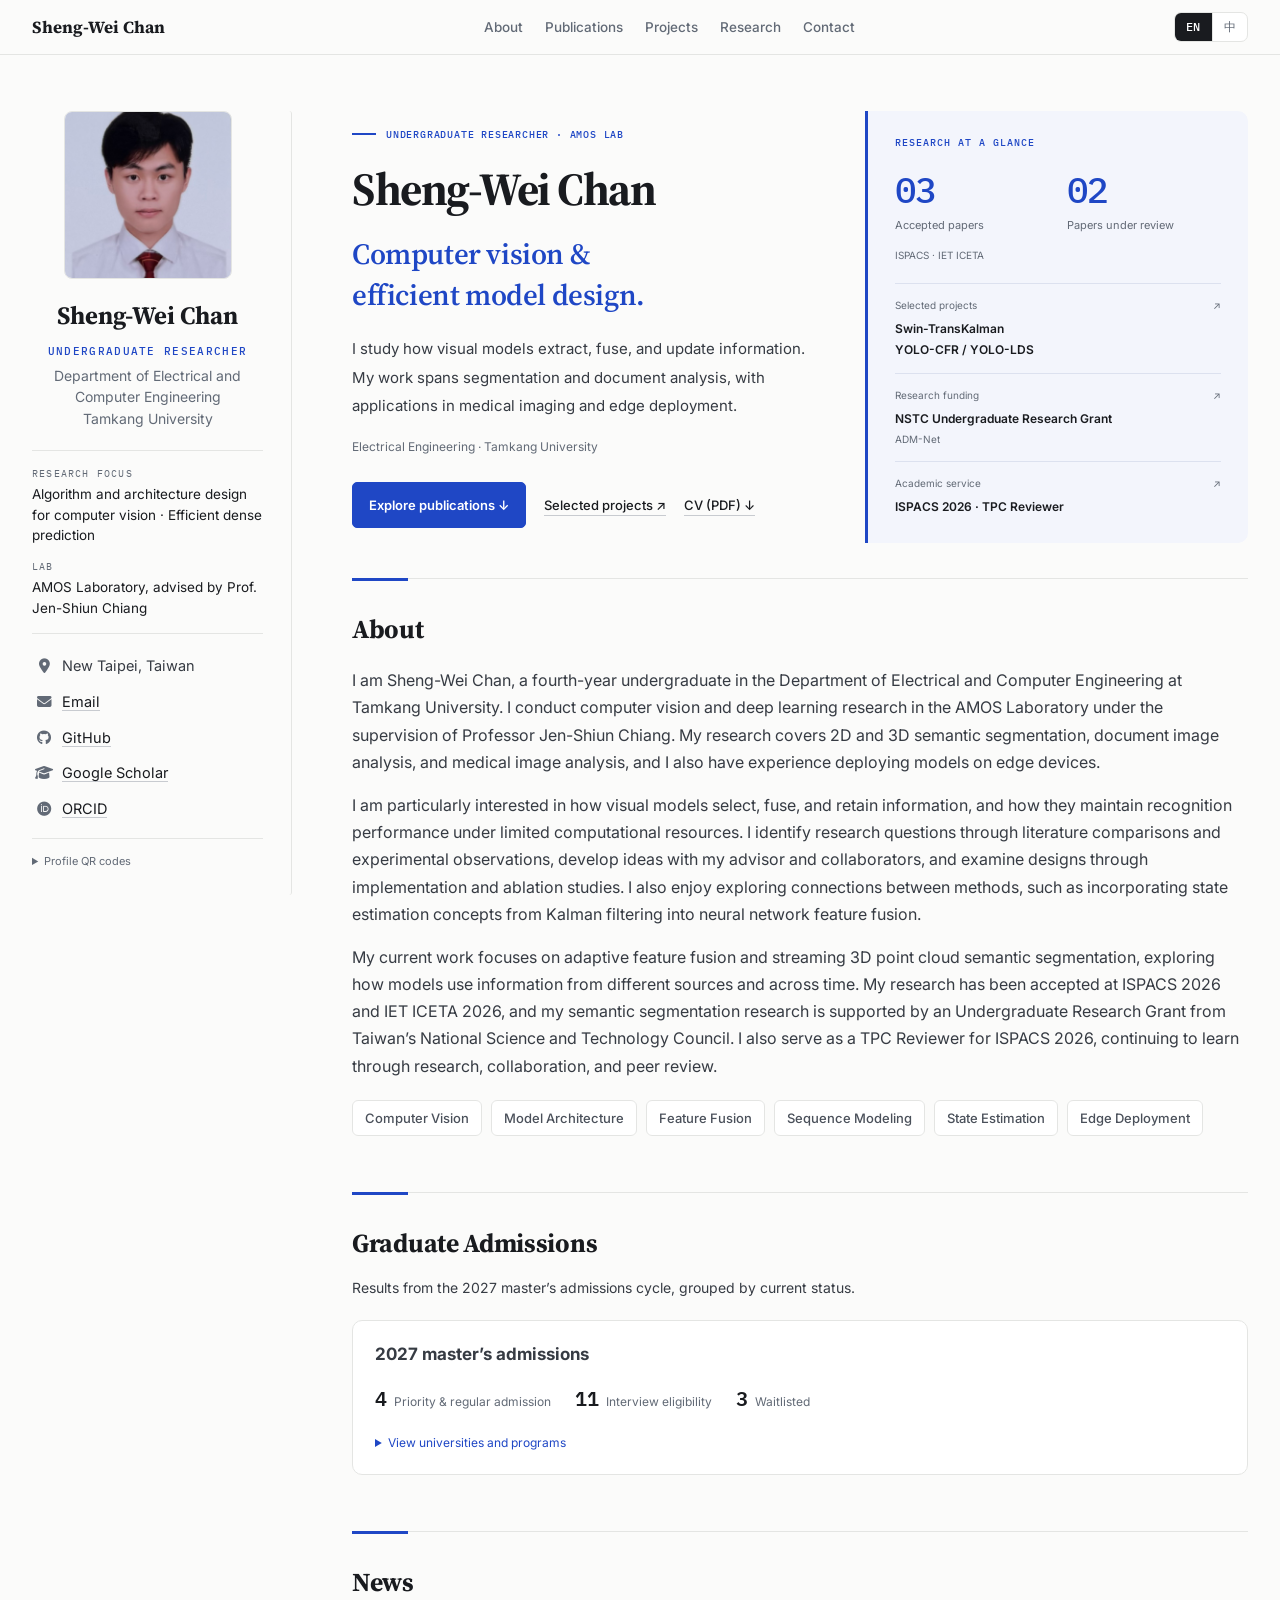
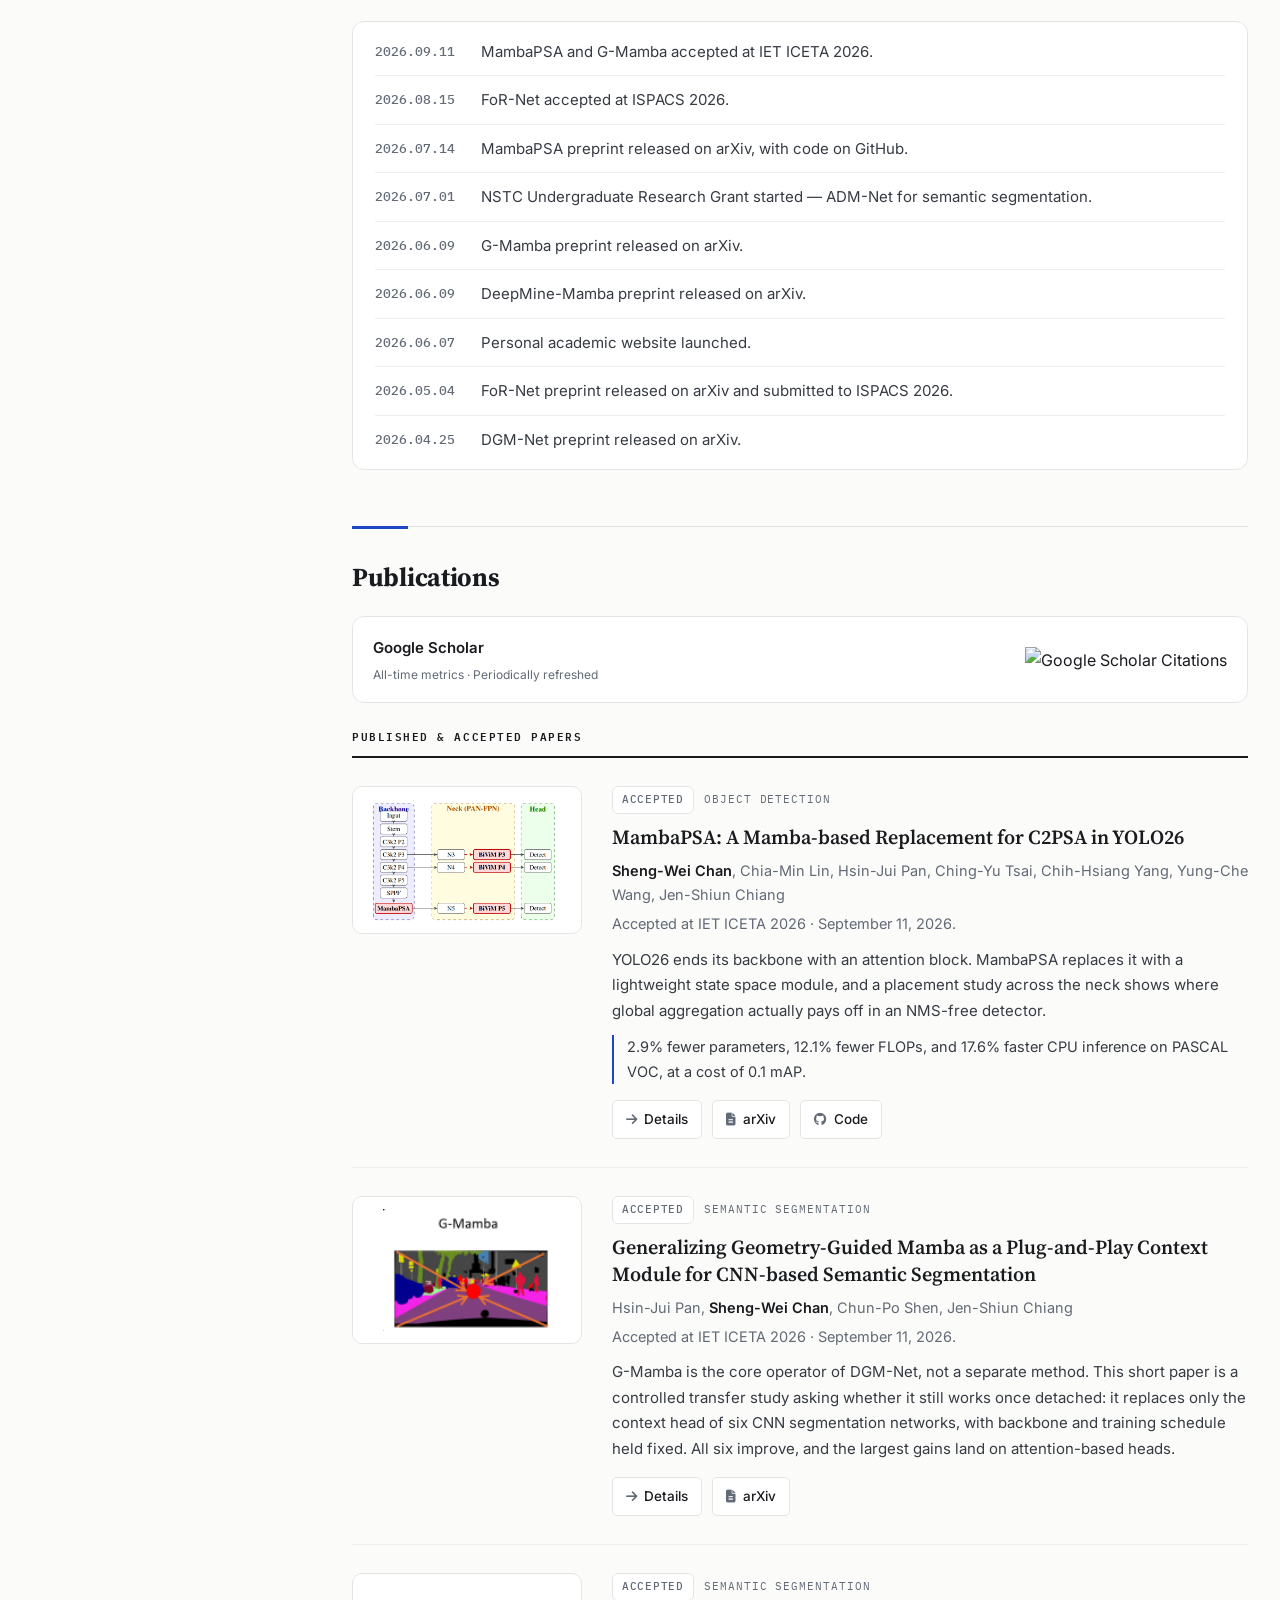
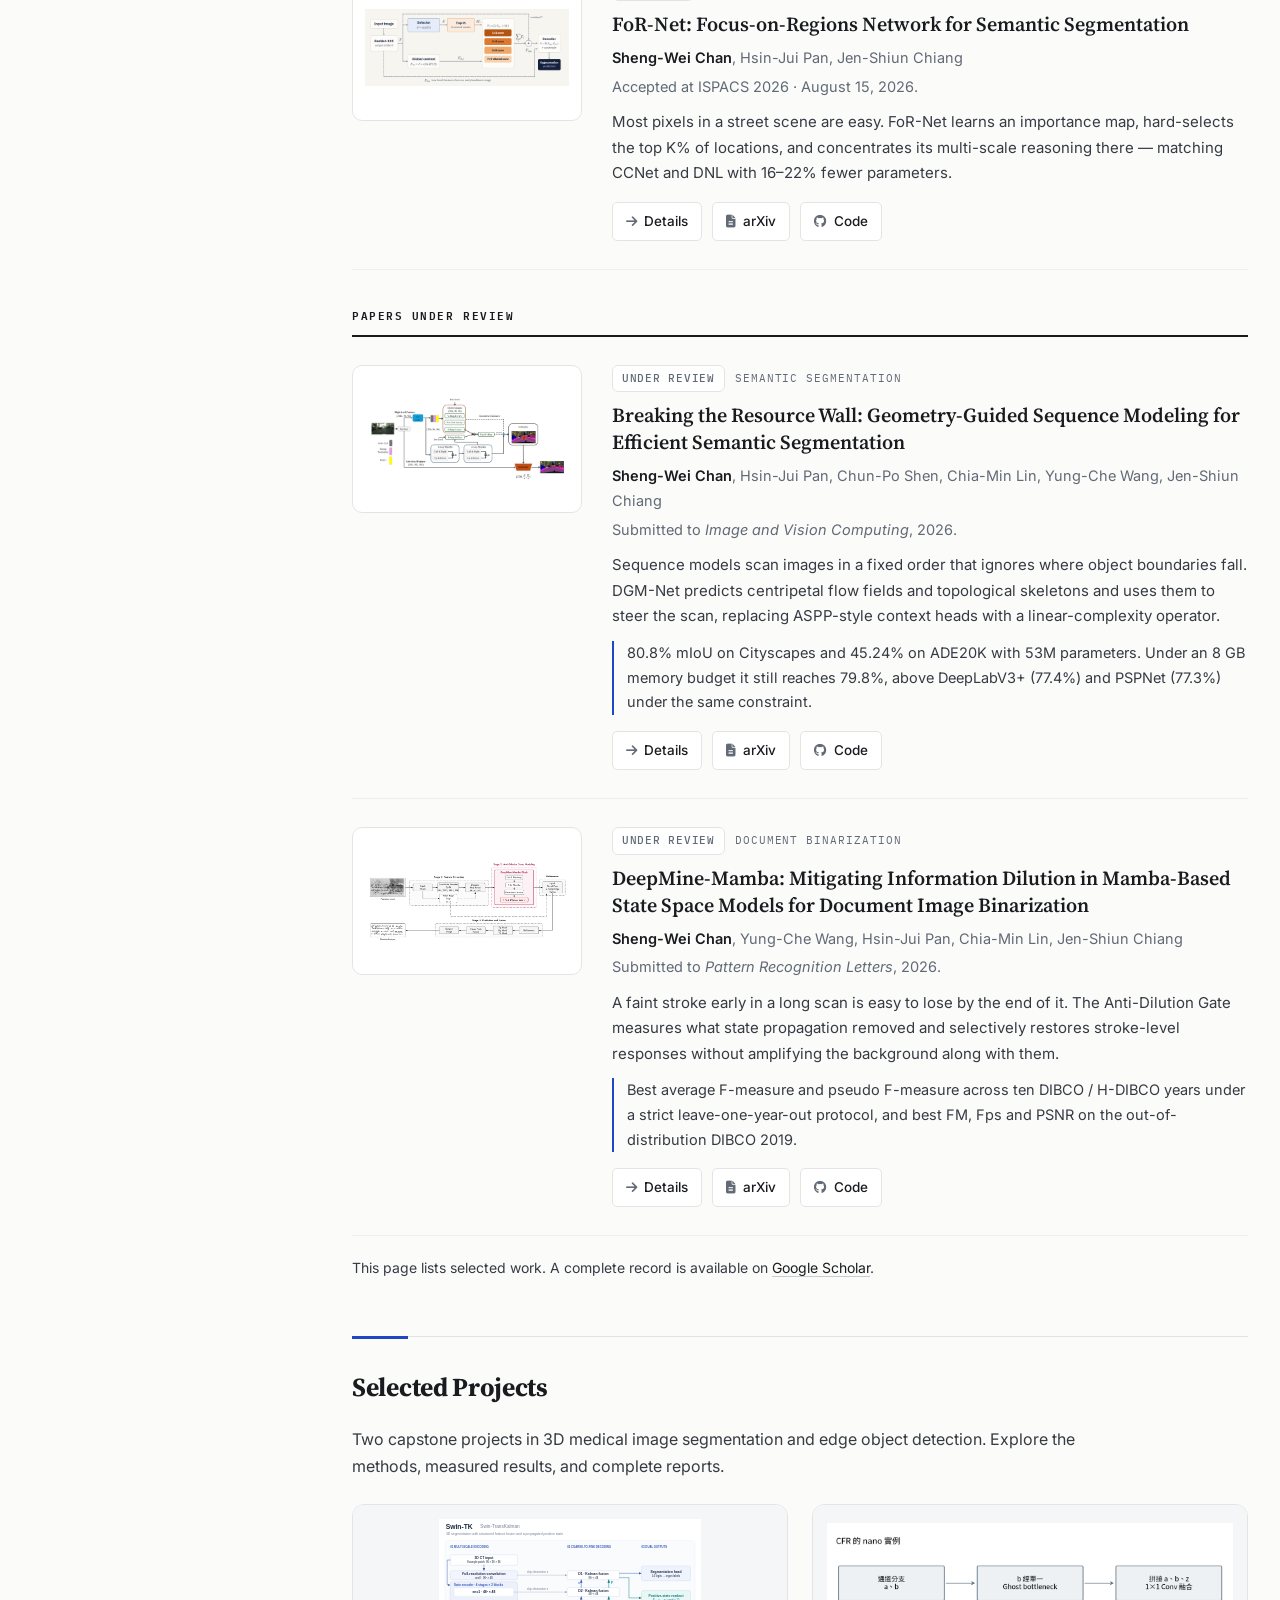
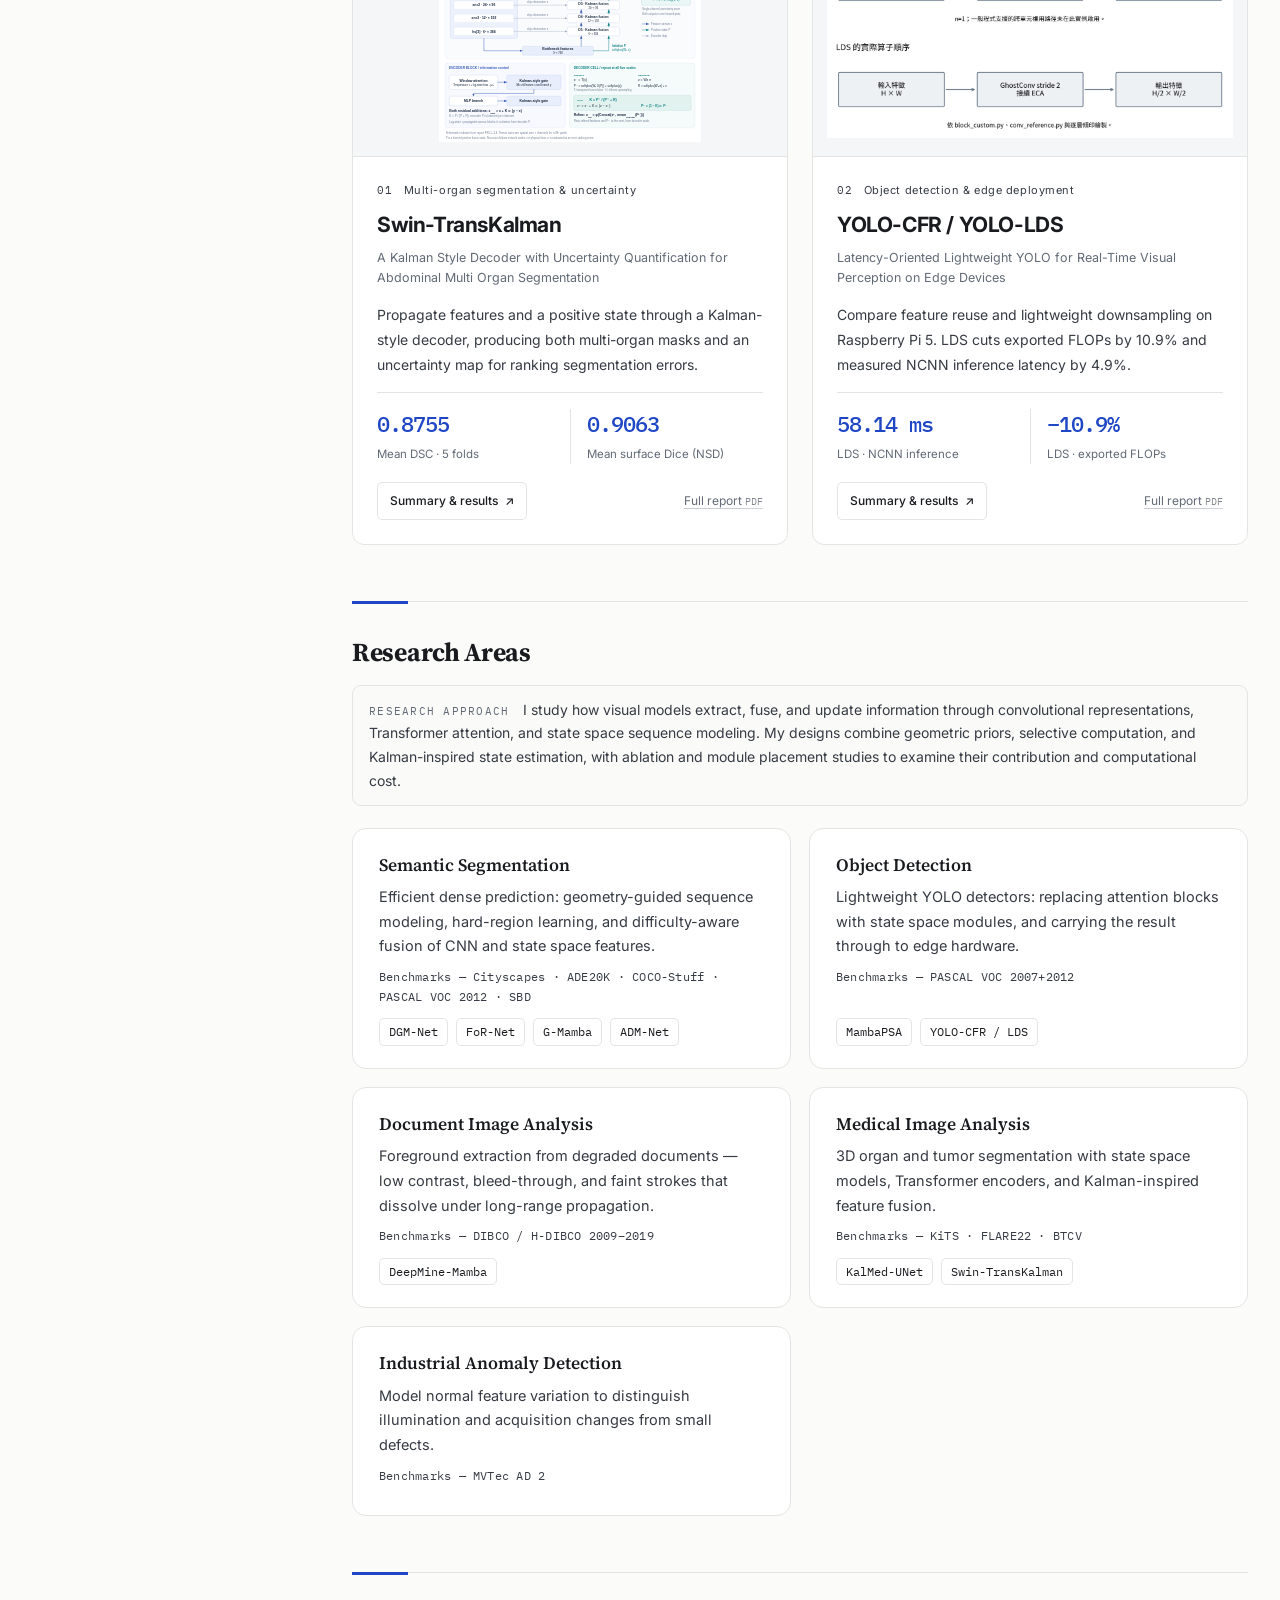
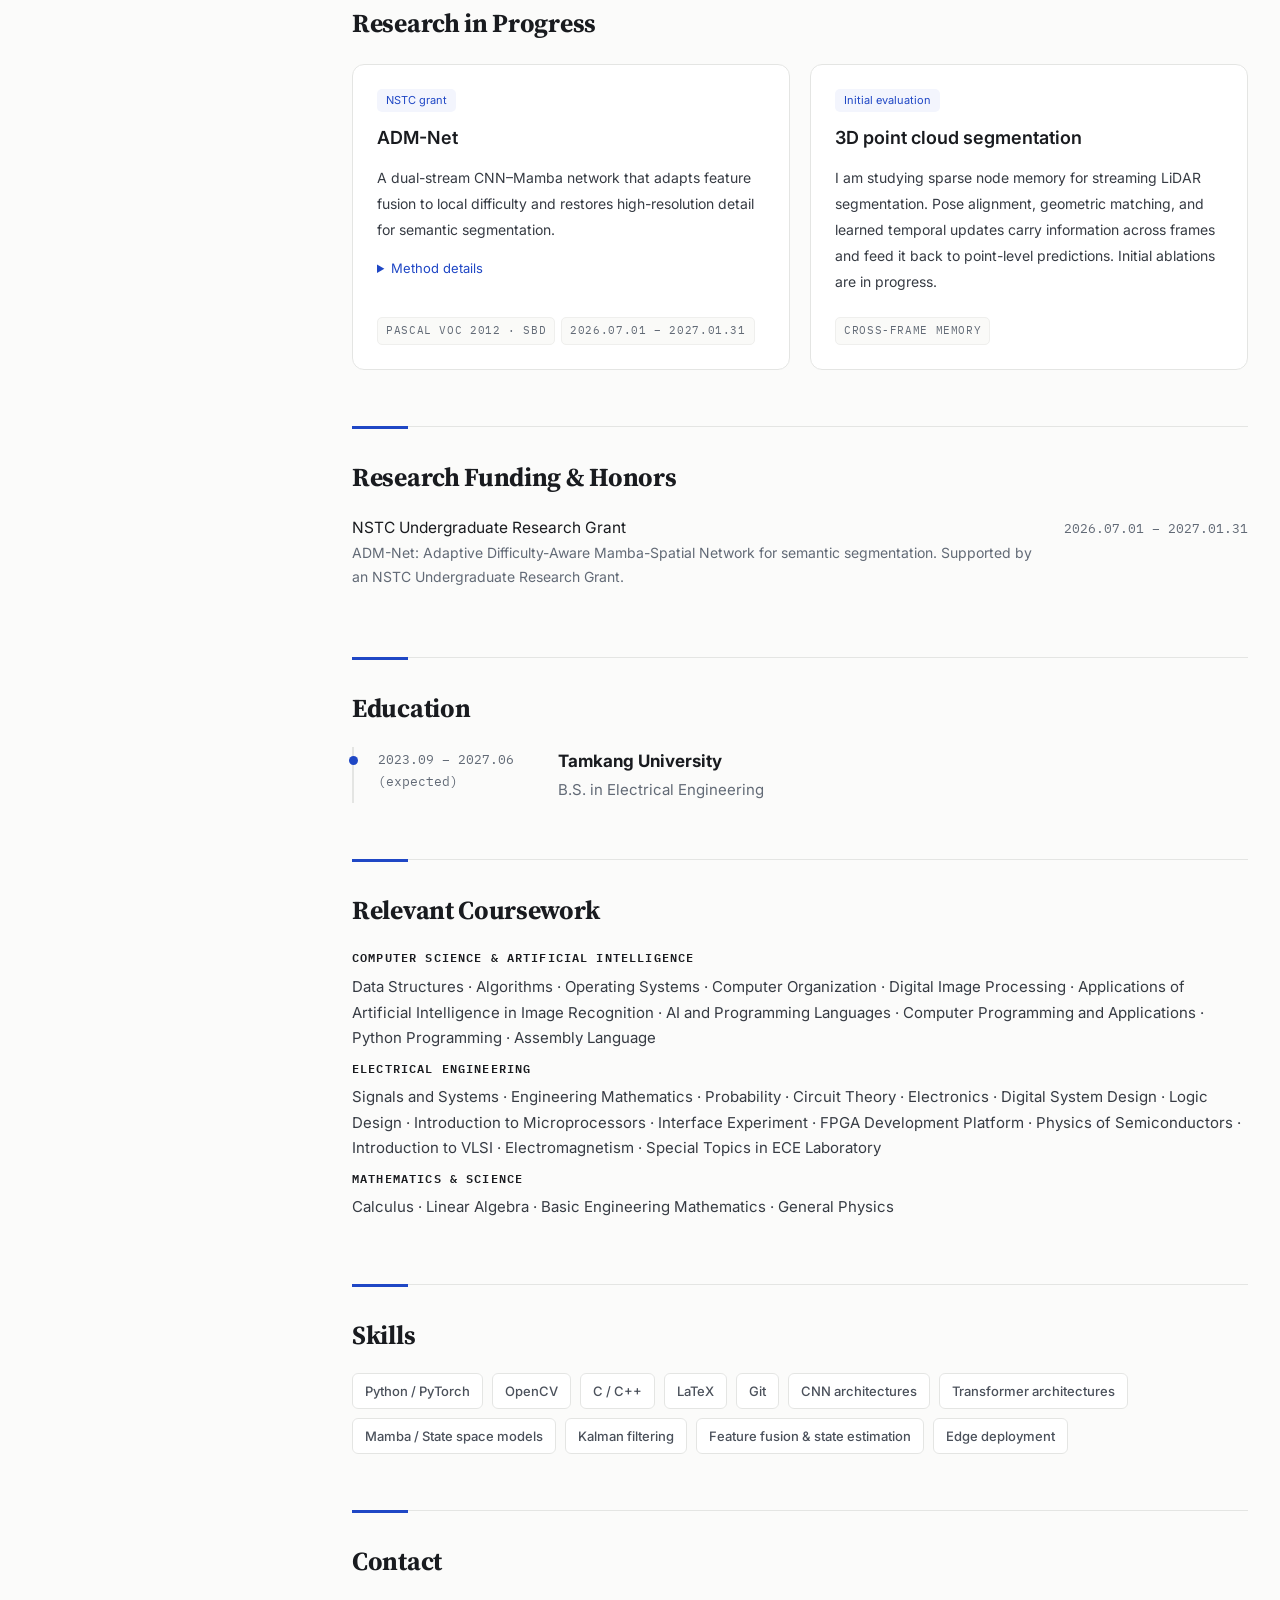
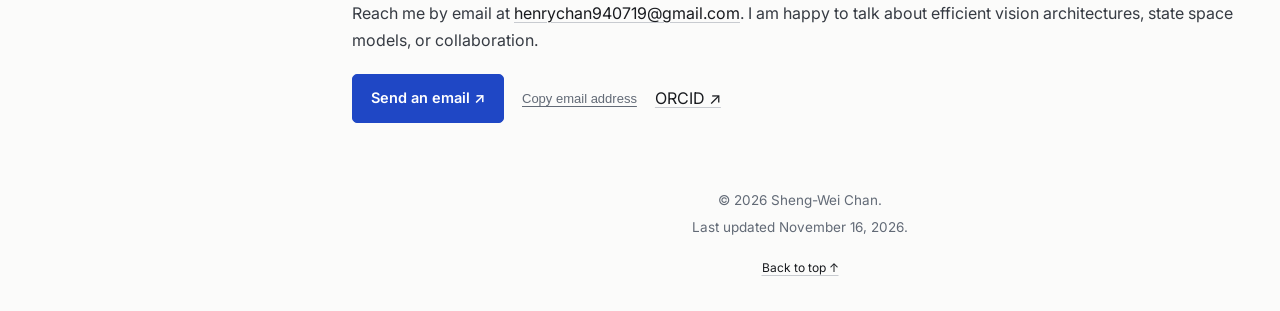
==== commit 92b17a5b: "Finalize bilingual bio, publication list, and downloadable academic CV" ====
--- a/index.html
+++ b/index.html
@@ -10,7 +10,7 @@
 
   <meta
     name="description"
-    content="Sheng-Wei Chan — undergraduate researcher at Tamkang University. Computer vision and deep learning model design for segmentation, detection, document analysis, 3D medical imaging, and neural lithography."
+    content="Sheng-Wei Chan — undergraduate researcher at Tamkang University. Computer vision research in 2D and 3D semantic segmentation, document image analysis, medical image analysis, and edge deployment."
   />
 
   <title>Sheng-Wei Chan | Academic Homepage</title>
@@ -29,7 +29,7 @@
   <!-- Link previews -->
   <meta property="og:type" content="profile" />
   <meta property="og:title" content="Sheng-Wei Chan | Academic Homepage" />
-  <meta property="og:description" content="Sheng-Wei Chan — undergraduate researcher at Tamkang University. Computer vision and deep learning model design for segmentation, detection, document analysis, 3D medical imaging, and neural lithography." />
+  <meta property="og:description" content="Sheng-Wei Chan — undergraduate researcher at Tamkang University. Computer vision research in 2D and 3D semantic segmentation, document image analysis, medical image analysis, and edge deployment." />
   <meta property="og:image" content="https://shengweichan.com/profile.png" />
   <meta property="og:url" content="https://shengweichan.com/" />
   <meta name="twitter:card" content="summary" />
@@ -70,7 +70,6 @@
       "Object Detection",
       "Document Image Binarization",
       "Medical Image Analysis",
-      "Neural Lithography",
       "Industrial Anomaly Detection",
       "3D Point Cloud Segmentation",
       "Transformer Architectures",
@@ -207,15 +206,16 @@
             <div class="hero-buttons">
               <a href="#publications" class="hero-btn primary"><span lang="en">Explore publications ↓</span><span lang="zh-Hant">瀏覽論文著作 ↓</span></a>
               <a href="#projects" class="overview-project-link"><span lang="en">Selected projects ↗</span><span lang="zh-Hant">專題成果 ↗</span></a>
+              <a href="reports/Sheng-Wei-Chan-Academic-CV.pdf" class="overview-project-link" download="Sheng-Wei-Chan-Academic-CV.pdf"><span lang="en">CV (PDF) ↓</span><span lang="zh-Hant">履歷 CV（PDF）↓</span></a>
             </div>
           </div>
           <div class="research-overview" aria-label="Research overview / 研究概覽">
             <p class="overview-kicker"><span lang="en">RESEARCH AT A GLANCE</span><span lang="zh-Hant">研究概覽</span></p>
             <div class="overview-counts">
-              <a href="#publications"><strong>04</strong><span lang="en">Accepted papers</span><span lang="zh-Hant">已接受論文</span></a>
+              <a href="#publications"><strong>03</strong><span lang="en">Accepted papers</span><span lang="zh-Hant">已接受論文</span></a>
               <a href="#publications"><strong>02</strong><span lang="en">Papers under review</span><span lang="zh-Hant">審查中論文</span></a>
             </div>
-            <p class="overview-venues">ISPACS · IET ICETA · ICDAR Workshop</p>
+            <p class="overview-venues">ISPACS · IET ICETA</p>
             <a href="#projects" class="overview-entry"><span class="overview-entry-label"><span lang="en">Selected projects</span><span lang="zh-Hant">精選專題</span><span aria-hidden="true">↗</span></span><strong>Swin-TransKalman<br />YOLO-CFR / YOLO-LDS</strong></a>
             <a href="#awards" class="overview-entry"><span class="overview-entry-label"><span lang="en">Research funding</span><span lang="zh-Hant">研究補助</span><span aria-hidden="true">↗</span></span><strong><span lang="en">NSTC Undergraduate Research Grant</span><span lang="zh-Hant">國科會大專學生研究計畫</span></strong><span class="overview-entry-detail">ADM-Net</span></a>
             <a href="#about" class="overview-entry"><span class="overview-entry-label"><span lang="en">Academic service</span><span lang="zh-Hant">學術服務</span><span aria-hidden="true">↗</span></span><strong>ISPACS 2026 · TPC Reviewer</strong></a>
@@ -226,16 +226,14 @@
       <section id="about" class="section">
         <h2><span lang="en">About</span><span lang="zh-Hant">關於我</span></h2>
         <div lang="en">
-          <p>I am a fourth-year undergraduate in the Department of Electrical and Computer Engineering at Tamkang University. I conduct computer vision and deep learning research in the AMOS Laboratory under the supervision of Professor Jen-Shiun Chiang.</p>
-          <p>Through papers and undergraduate research projects, I have gained experience in model design, implementation, training and evaluation, and academic writing. I identify research questions by comparing the literature and examining experimental observations, propose ideas, and develop them into testable models and experiments with my advisor and collaborators. My work uses CNN, Transformer, and Mamba architectures and explores the integration of state estimation with neural networks, including Kalman-inspired feature fusion for 3D organ and tumor segmentation.</p>
-          <p>My research has been accepted at ISPACS 2026 and IET ICETA 2026, and my semantic segmentation research is supported by an Undergraduate Research Grant from Taiwan’s National Science and Technology Council. I also serve as a TPC Reviewer for ISPACS 2026, reviewing research submissions.</p>
-          <p>My current work focuses on ADM-Net for semantic segmentation and streaming 3D point cloud semantic segmentation. I study adaptive feature fusion and high-resolution detail preservation in ADM-Net, and cross-frame memory to complement incomplete LiDAR observations.</p>
+          <p>I am Sheng-Wei Chan, a fourth-year undergraduate in the Department of Electrical and Computer Engineering at Tamkang University. I conduct computer vision and deep learning research in the AMOS Laboratory under the supervision of Professor Jen-Shiun Chiang. My research covers 2D and 3D semantic segmentation, document image analysis, and medical image analysis, and I also have experience deploying models on edge devices.</p>
+          <p>I am particularly interested in how visual models select, fuse, and retain information, and how they maintain recognition performance under limited computational resources. I identify research questions through literature comparisons and experimental observations, develop ideas with my advisor and collaborators, and examine designs through implementation and ablation studies. I also enjoy exploring connections between methods, such as incorporating state estimation concepts from Kalman filtering into neural network feature fusion.</p>
+          <p>My current work focuses on adaptive feature fusion and streaming 3D point cloud semantic segmentation, exploring how models use information from different sources and across time. My research has been accepted at ISPACS 2026 and IET ICETA 2026, and my semantic segmentation research is supported by an Undergraduate Research Grant from Taiwan’s National Science and Technology Council. I also serve as a TPC Reviewer for ISPACS 2026, continuing to learn through research, collaboration, and peer review.</p>
         </div>
         <div lang="zh-Hant">
-          <p>我目前就讀於淡江大學電機工程學系四年級，於 AMOS 實驗室進行電腦視覺與深度學習研究，指導教授為江正雄教授。</p>
-          <p>大學期間，我持續參與論文與專題研究，累積模型設計、程式實作、訓練評估與論文撰寫的經驗。我習慣從文獻比較與實驗觀察中尋找研究問題，主動提出構想，再與指導教授及合作夥伴討論，將想法落實為可驗證的模型與實驗。在方法上，我運用 CNN、Transformer 與 Mamba 等深度學習架構，也探索狀態估計方法與神經網路的結合，例如將受卡爾曼濾波啟發的特徵融合用於三維器官與腫瘤分割。</p>
-          <p>目前已有研究成果獲 ISPACS 2026 與 IET ICETA 2026 接受，語意分割相關研究亦獲國科會大專學生研究計畫補助。我也擔任 ISPACS 2026 論文審稿人（TPC Reviewer），參與研究論文的審查工作。</p>
-          <p>目前，我主要進行 ADM-Net 語意分割與串流三維點雲語意分割研究，分別探索自適應特徵融合與高解析度細節保留，以及利用跨幀記憶補足 LiDAR 的不完整觀測。</p>
+          <p>我是詹盛惟，目前就讀於淡江大學電機工程學系四年級，在江正雄教授指導下，於 AMOS 實驗室進行電腦視覺與深度學習研究。我的研究方向包括二維與三維語意分割、文件影像分析、醫學影像分析，也具備將模型部署於邊緣裝置的研究經驗。</p>
+          <p>我特別關注視覺模型如何選擇、融合與保留資訊，以及如何在有限的運算資源下維持有效的辨識能力。研究過程中，我習慣從文獻比較與實驗觀察中尋找問題，提出構想，再與指導教授及合作夥伴討論，透過程式實作與消融實驗檢驗設計。我也喜歡探索不同方法之間的連結，例如將卡爾曼濾波中的狀態估計概念融入神經網路的特徵融合。</p>
+          <p>目前，我正投入自適應特徵融合與串流三維點雲語意分割研究，探索模型如何利用不同來源及不同時間的資訊。過去的研究成果已獲 ISPACS 2026 與 IET ICETA 2026 接受，其中語意分割相關研究獲國科會大專學生研究計畫補助；我也擔任 ISPACS 2026 論文審稿人，持續從研究實作、合作與審查中累積經驗。</p>
         </div>
         <div class="tag-group">
 <span lang="en">Computer Vision</span><span lang="zh-Hant">電腦視覺</span>
@@ -459,11 +457,6 @@
             </div>
           </div>
         </article>
-<article class="publication-card publication-card-compact">
-  <div class="paper-info"><div class="paper-meta"><span class="badge" lang="en">Accepted</span><span class="badge" lang="zh-Hant">已接受</span></div>
-    <h3>DR-Mamba</h3><p class="venue" lang="en">Accepted at ICDAR 2026 Workshop.</p><p class="venue" lang="zh-Hant">論文獲 ICDAR 2026 Workshop 接受。</p>
-  </div>
-</article>
 <h3 class="pub-group-title"><span lang="en">Papers Under Review</span><span lang="zh-Hant">投稿中論文</span></h3>
 <article class="publication-card">
           <a href="dgm-net.html" class="paper-visual">
@@ -775,8 +768,8 @@
             <div>
               <div class="award-name" lang="en">NSTC Undergraduate Research Grant</div>
               <div class="award-name" lang="zh-Hant">國科會大專學生研究計畫</div>
-              <div class="award-detail" lang="en">ADM-Net: Adaptive Difficulty-Aware Mamba-Spatial Network for semantic segmentation. Principal investigator.</div>
-              <div class="award-detail" lang="zh-Hant">基於自適應難度感知與高解析度 Mamba 融合之語義分割網路。計畫主持人。</div>
+              <div class="award-detail" lang="en">ADM-Net: Adaptive Difficulty-Aware Mamba-Spatial Network for semantic segmentation. Supported by an NSTC Undergraduate Research Grant.</div>
+              <div class="award-detail" lang="zh-Hant">基於自適應難度感知與高解析度 Mamba 融合之語義分割網路。獲國科會大專學生研究計畫補助。</div>
             </div>
             <div class="award-count">2026.07.01 – 2027.01.31</div>
           </li>
@@ -882,7 +875,7 @@
 
       <footer>
         <p><span lang="en">© 2026 Sheng-Wei Chan.</span><span lang="zh-Hant">© 2026 詹盛惟。</span></p>
-        <p><span lang="en">Last updated November 15, 2026.</span><span lang="zh-Hant">最後更新：2026 年 11 月 15 日。</span></p>
+        <p><span lang="en">Last updated November 16, 2026.</span><span lang="zh-Hant">最後更新：2026 年 11 月 16 日。</span></p>
       <a href="#home" class="back-top"><span lang="en">Back to top ↑</span><span lang="zh-Hant">回到頁首 ↑</span></a>
       </footer>
 
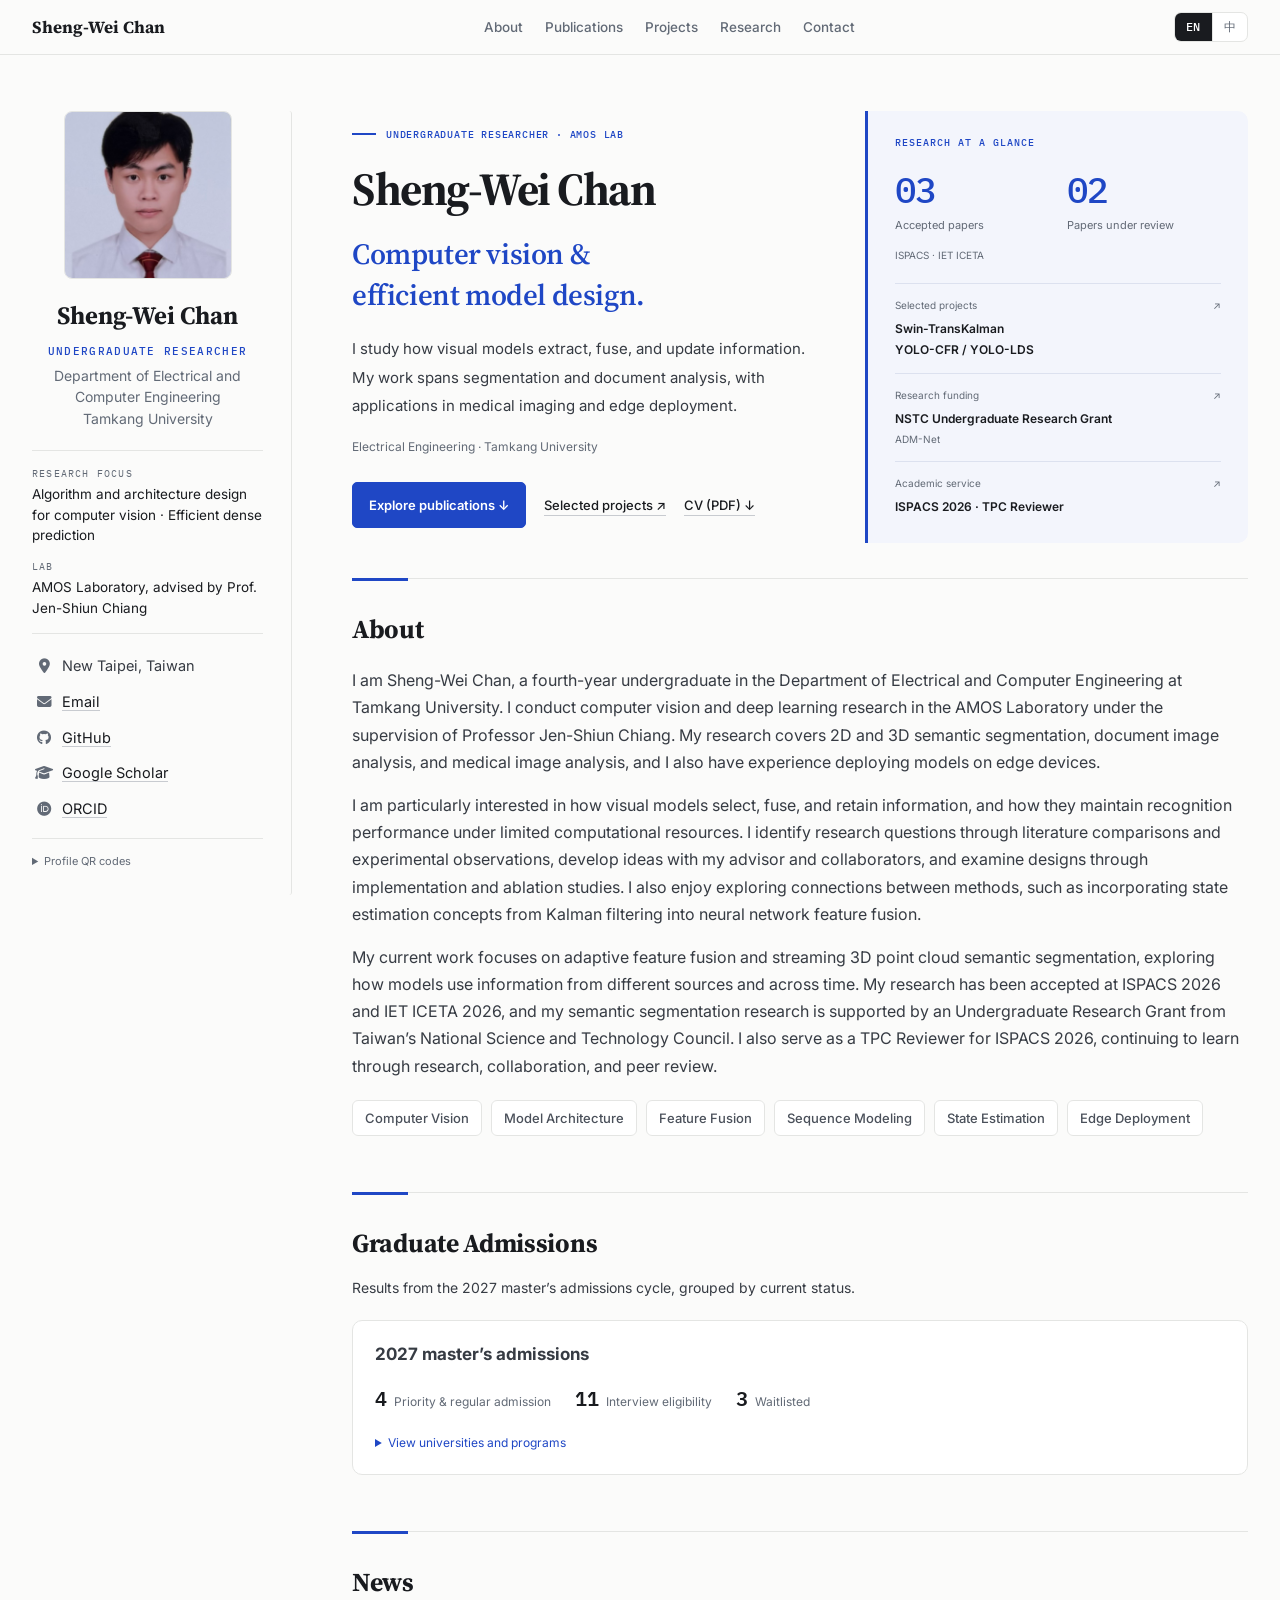
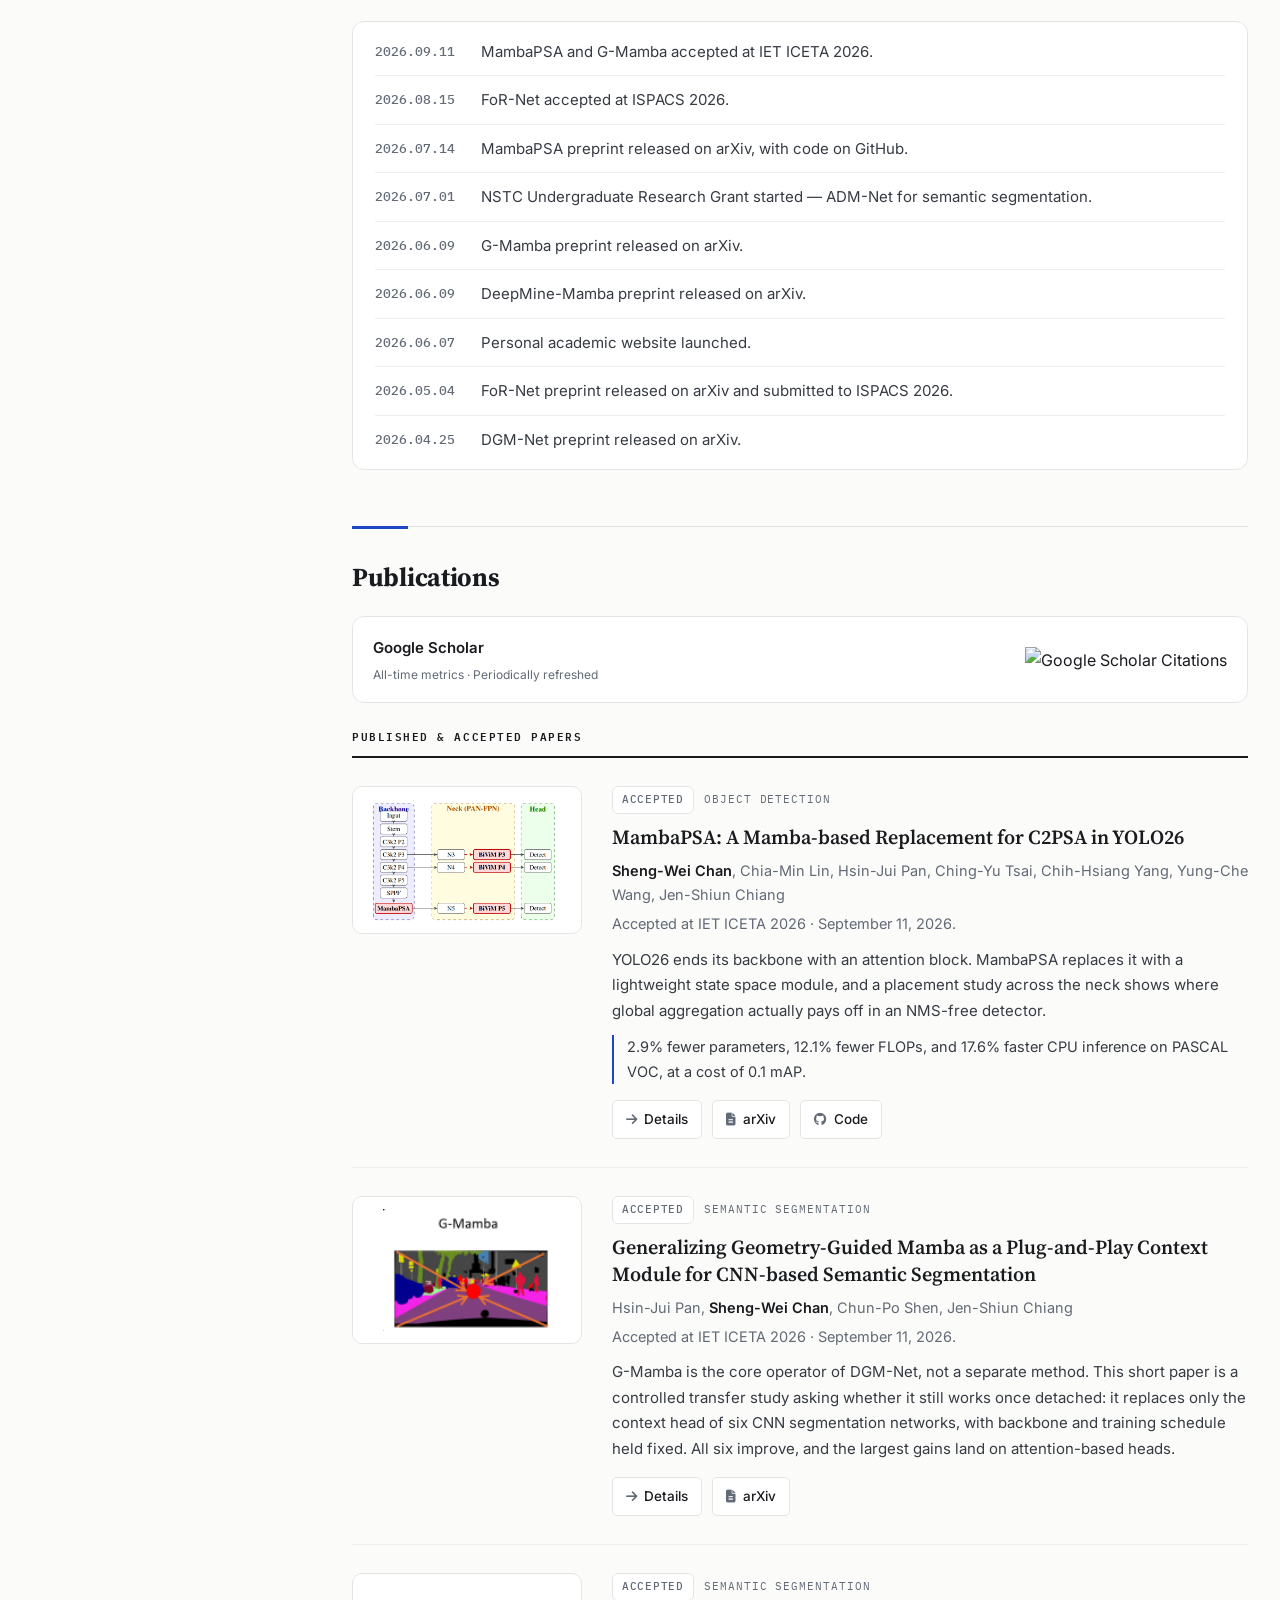
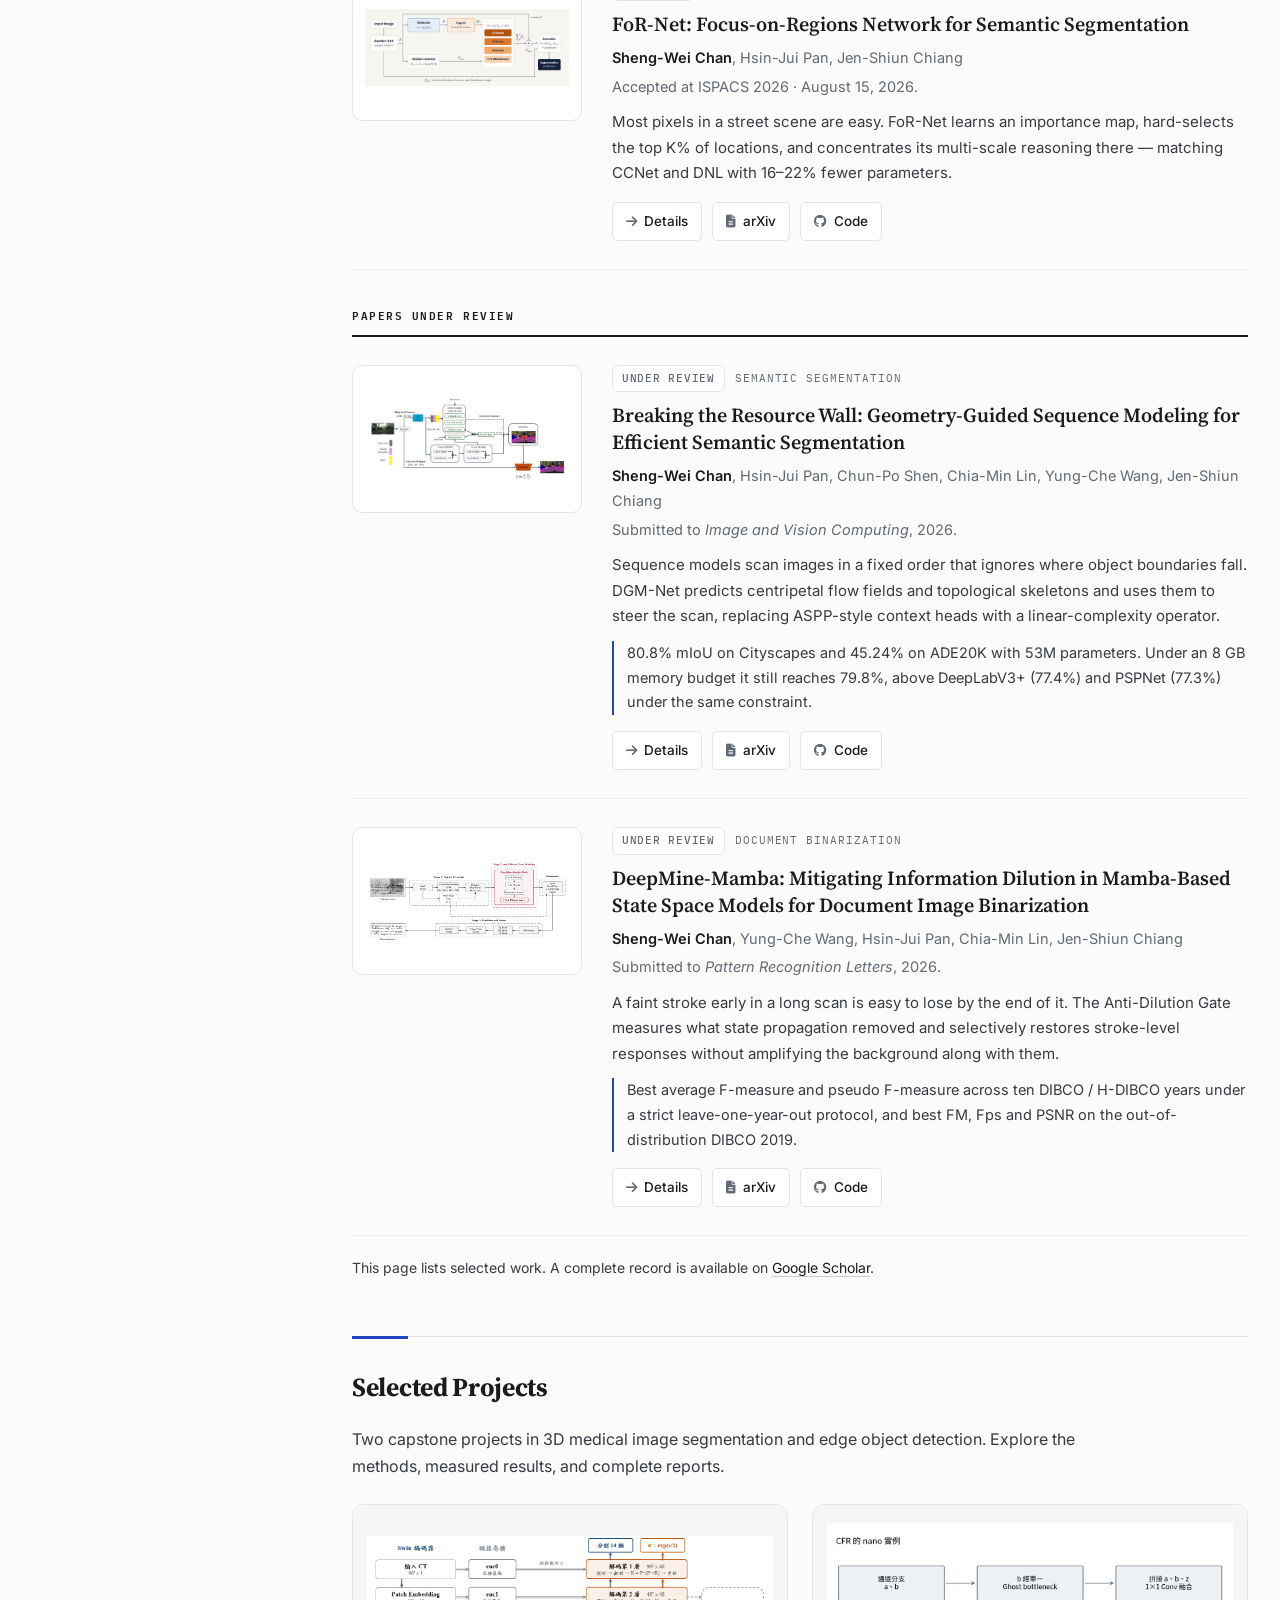
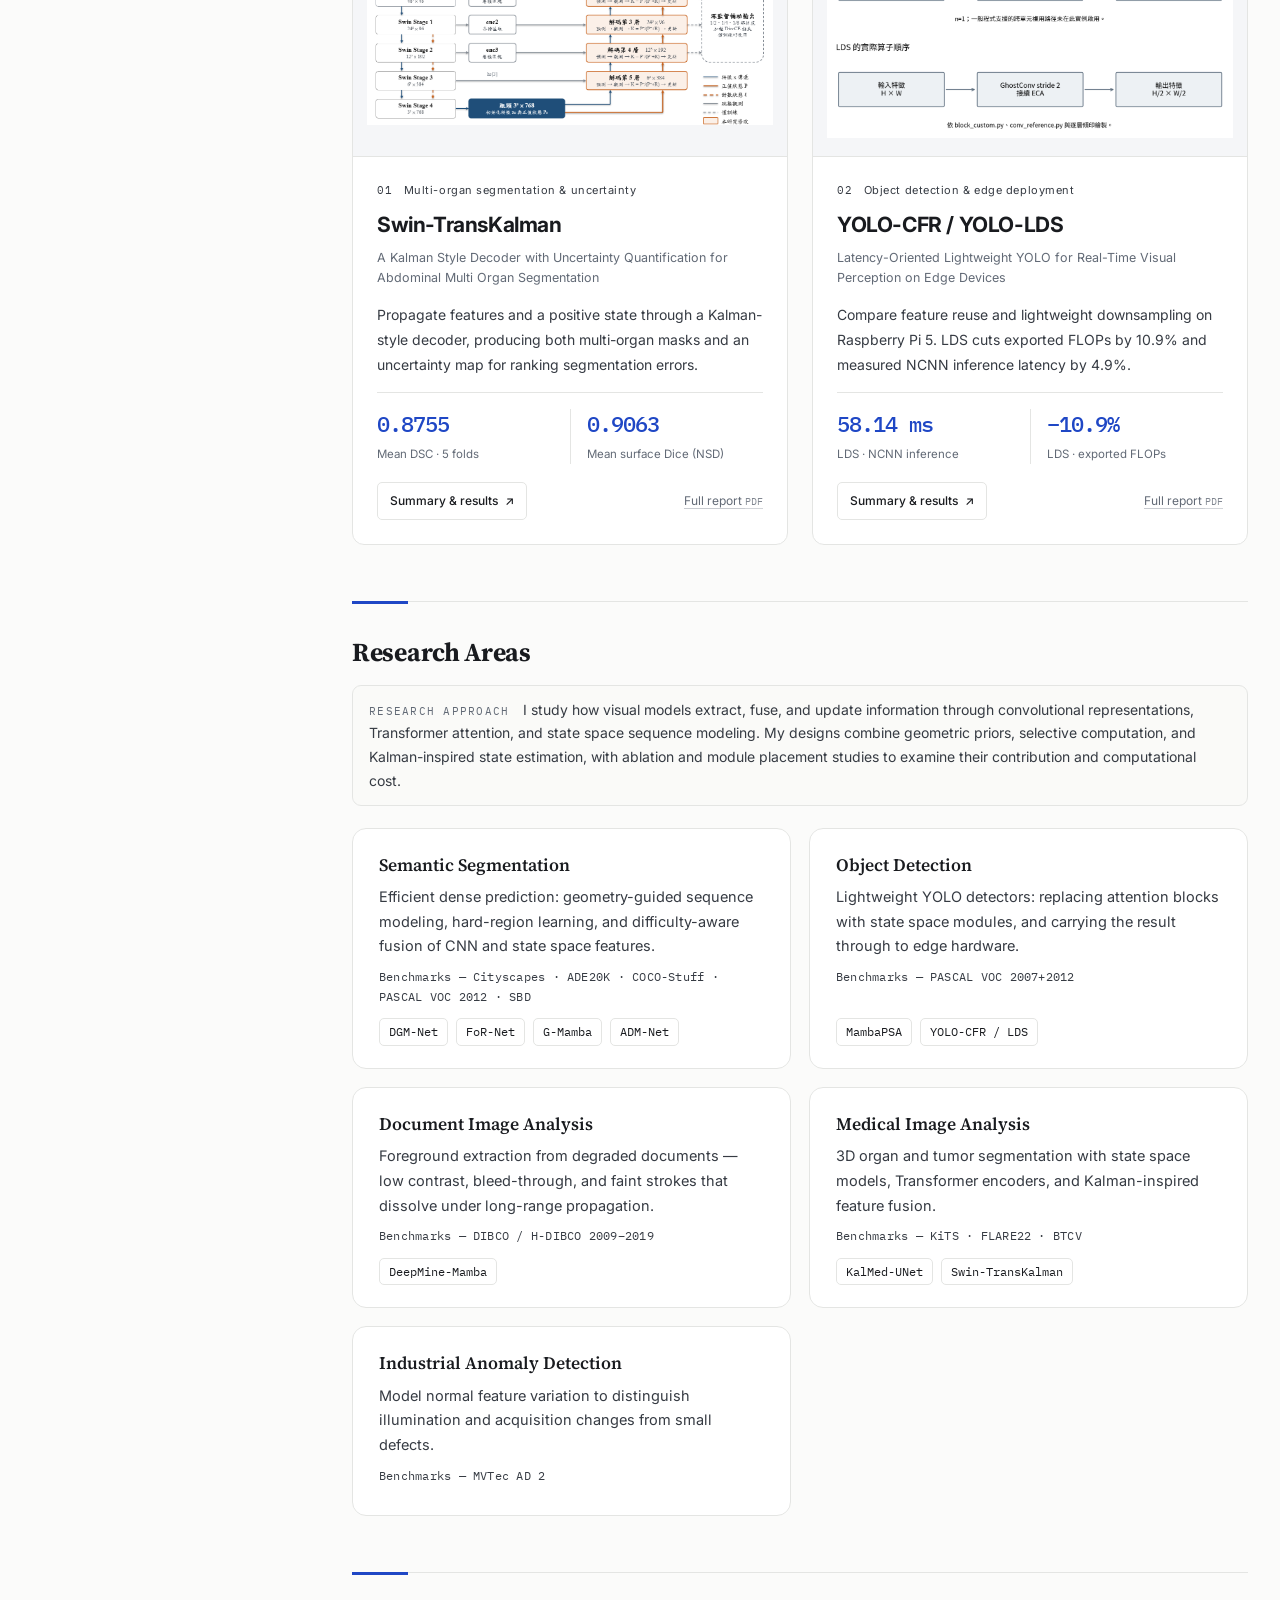
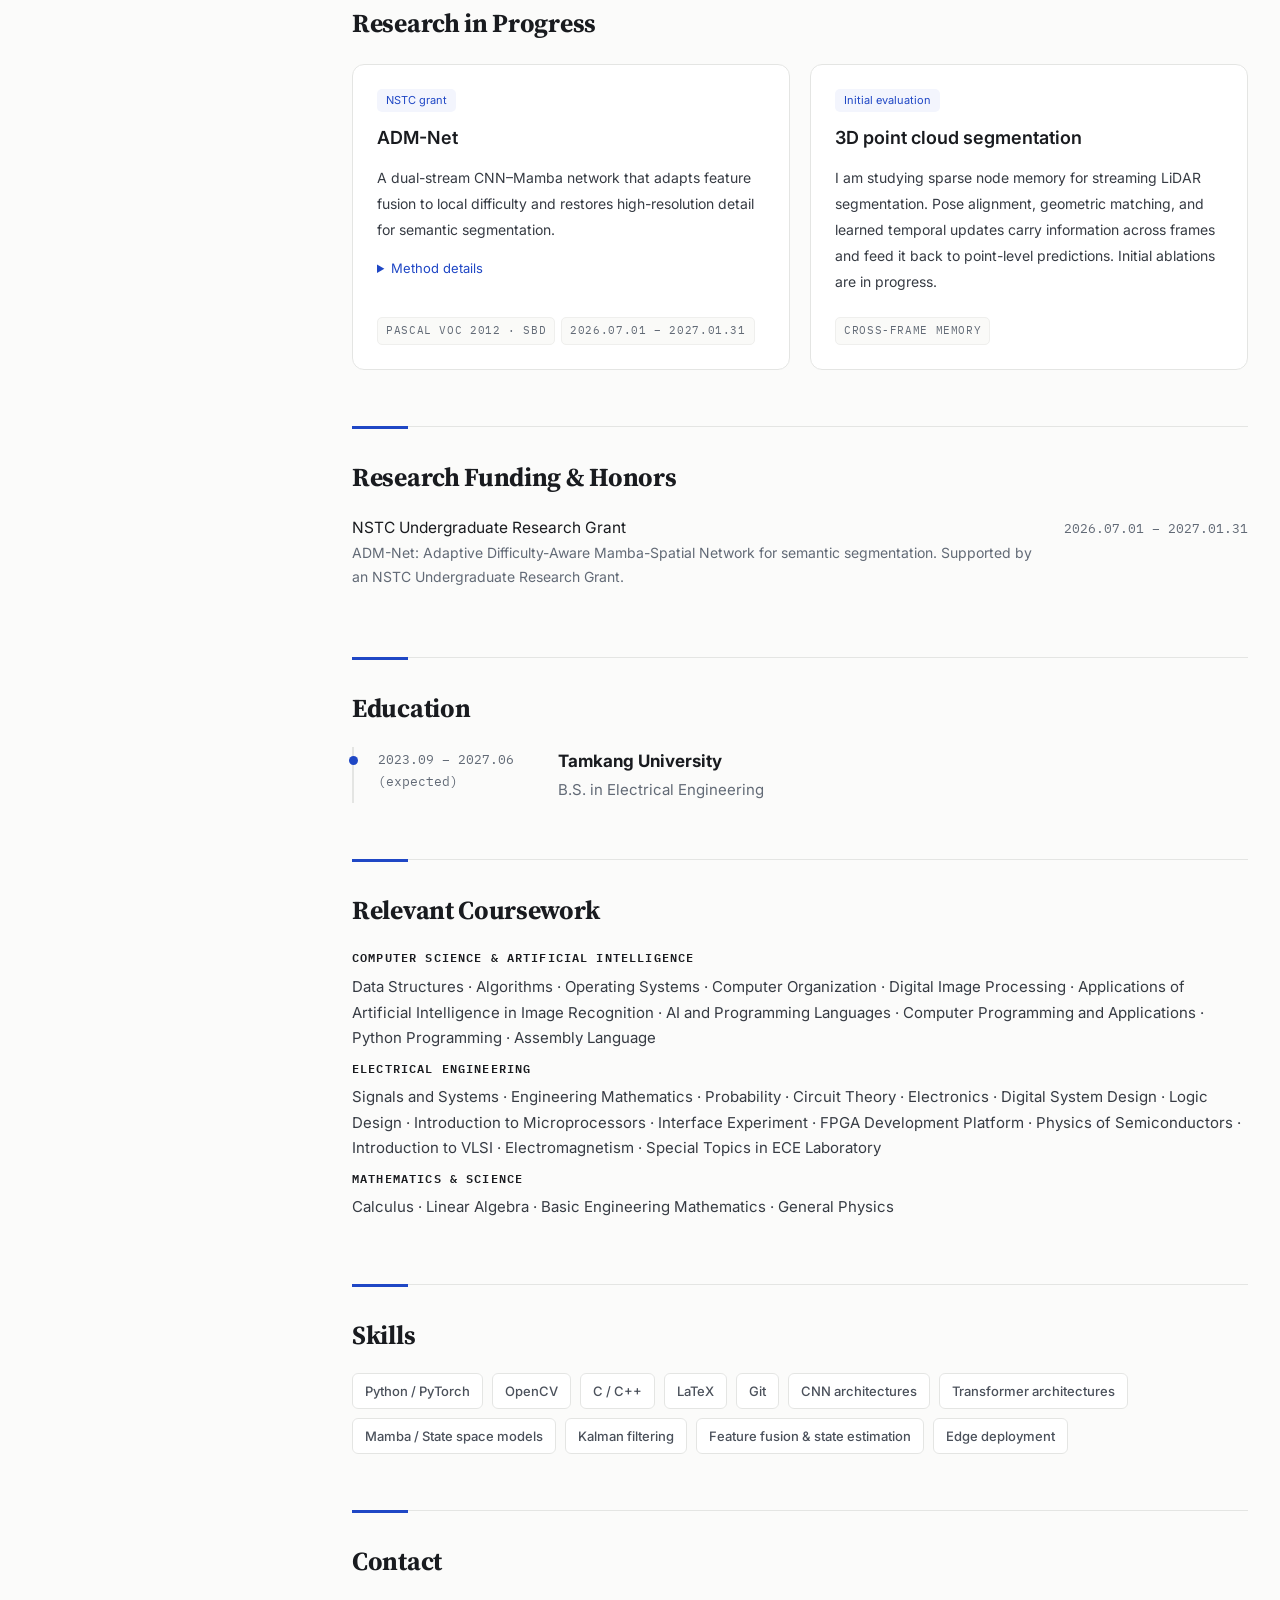
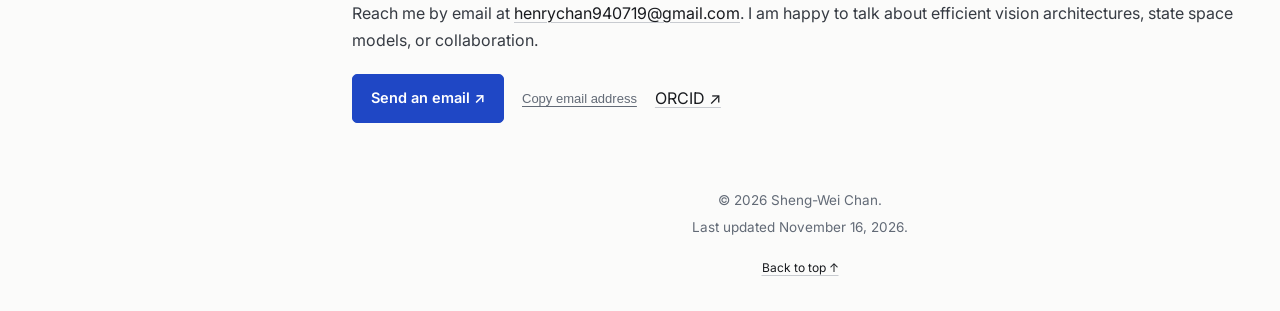
==== commit fe8ffa6f: "Replace Swin-TK architecture diagram with supplied image" ====
--- a/index.html
+++ b/index.html
@@ -595,7 +595,7 @@
         <div class="projects-intro"><p lang="en">Two capstone projects in 3D medical image segmentation and edge object detection. Explore the methods, measured results, and complete reports.</p><p lang="zh-Hant">兩項專題聚焦三維醫學影像分割與邊緣物件偵測，整理方法設計、實驗成果與完整報告。</p></div>
         <div class="capstone-grid"><article class="project-entry">
       <a class="project-thumbnail" href="swin-tk.html" aria-label="Swin-TransKalman">
-        <img width="1400" height="1190" src="assets/projects/swin-tk-architecture.svg" alt="Swin-TK: hierarchical encoder, five-stage feature and positive-state decoder, and dual outputs" loading="lazy" />
+        <img width="1158" height="537" src="assets/projects/swin-tk-architecture.png?v=522440b4" alt="Swin-TK: hierarchical encoder, five-stage feature and positive-state decoder, and dual outputs" loading="lazy" />
       </a>
       <div class="project-entry-body">
         <p class="project-kicker"><span>01</span> <span lang="en">Multi-organ segmentation &amp; uncertainty</span><span lang="zh-Hant">多器官分割與不確定度</span></p>
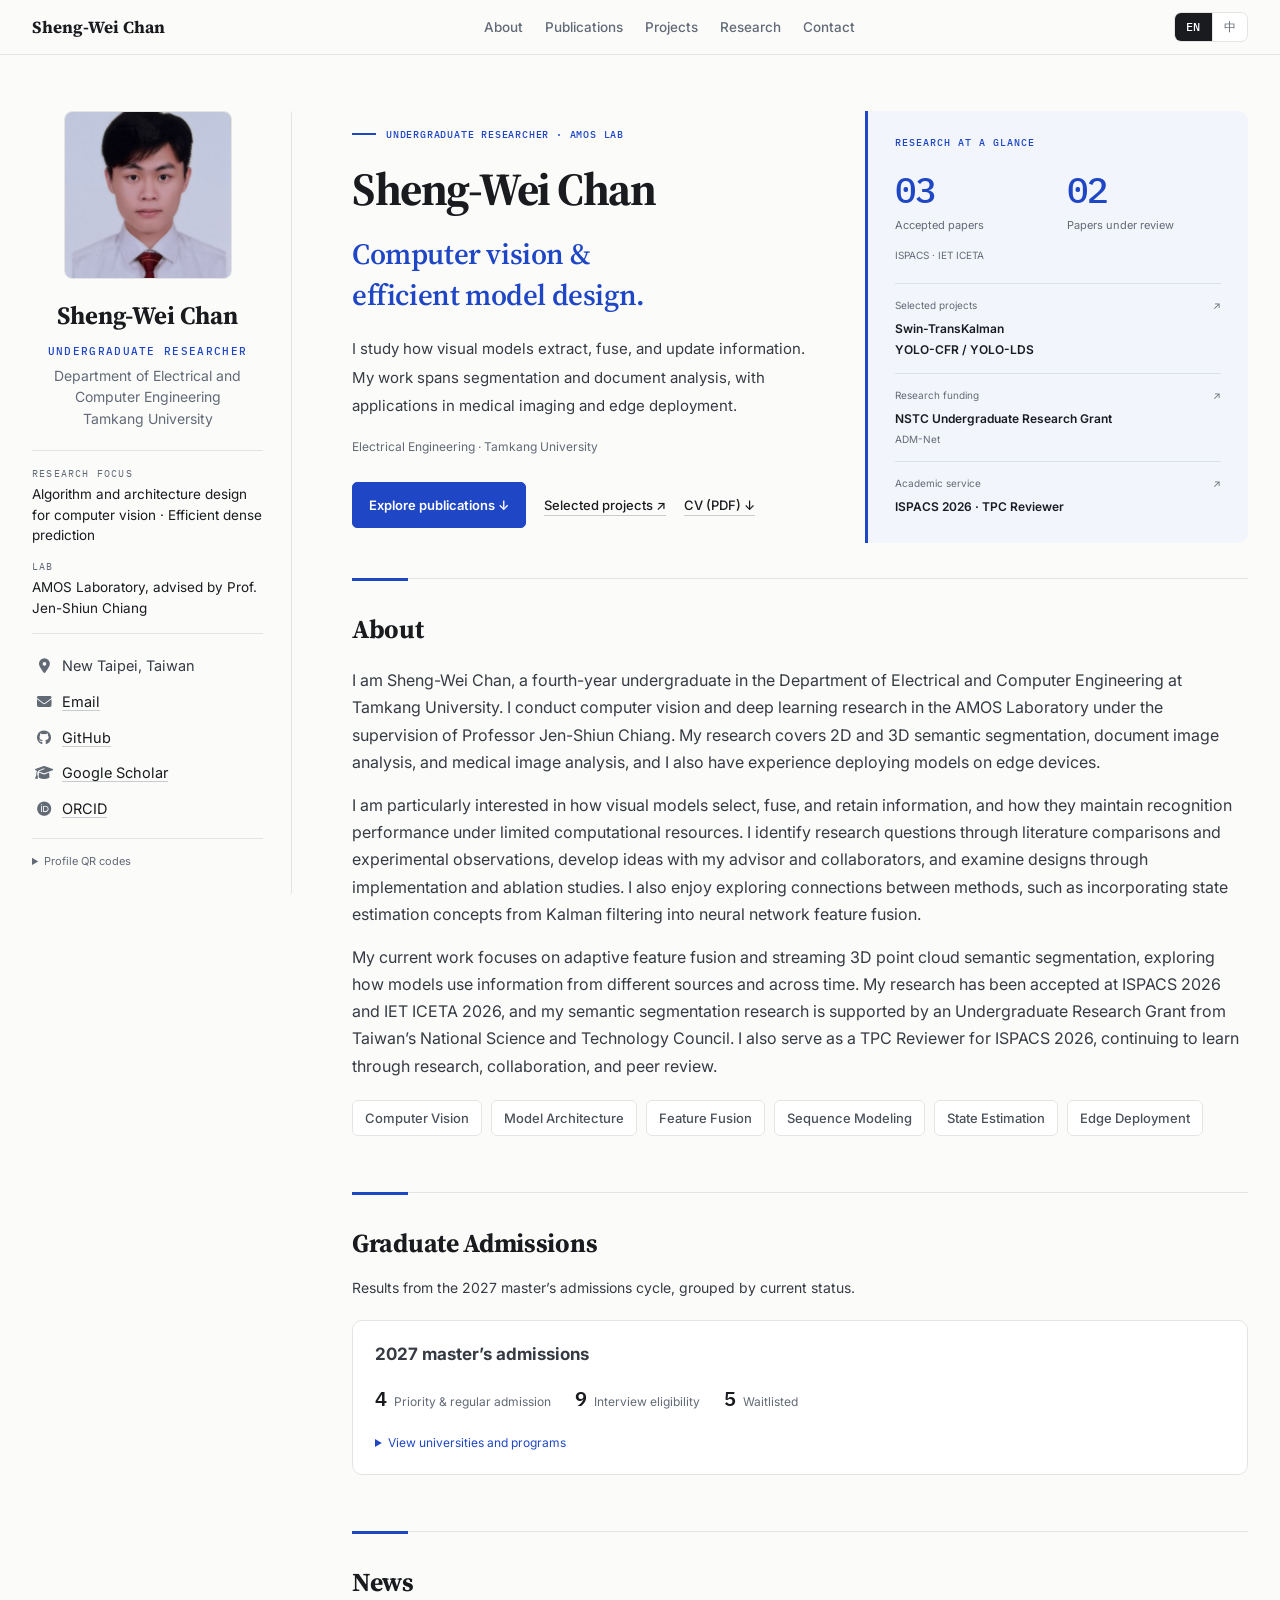
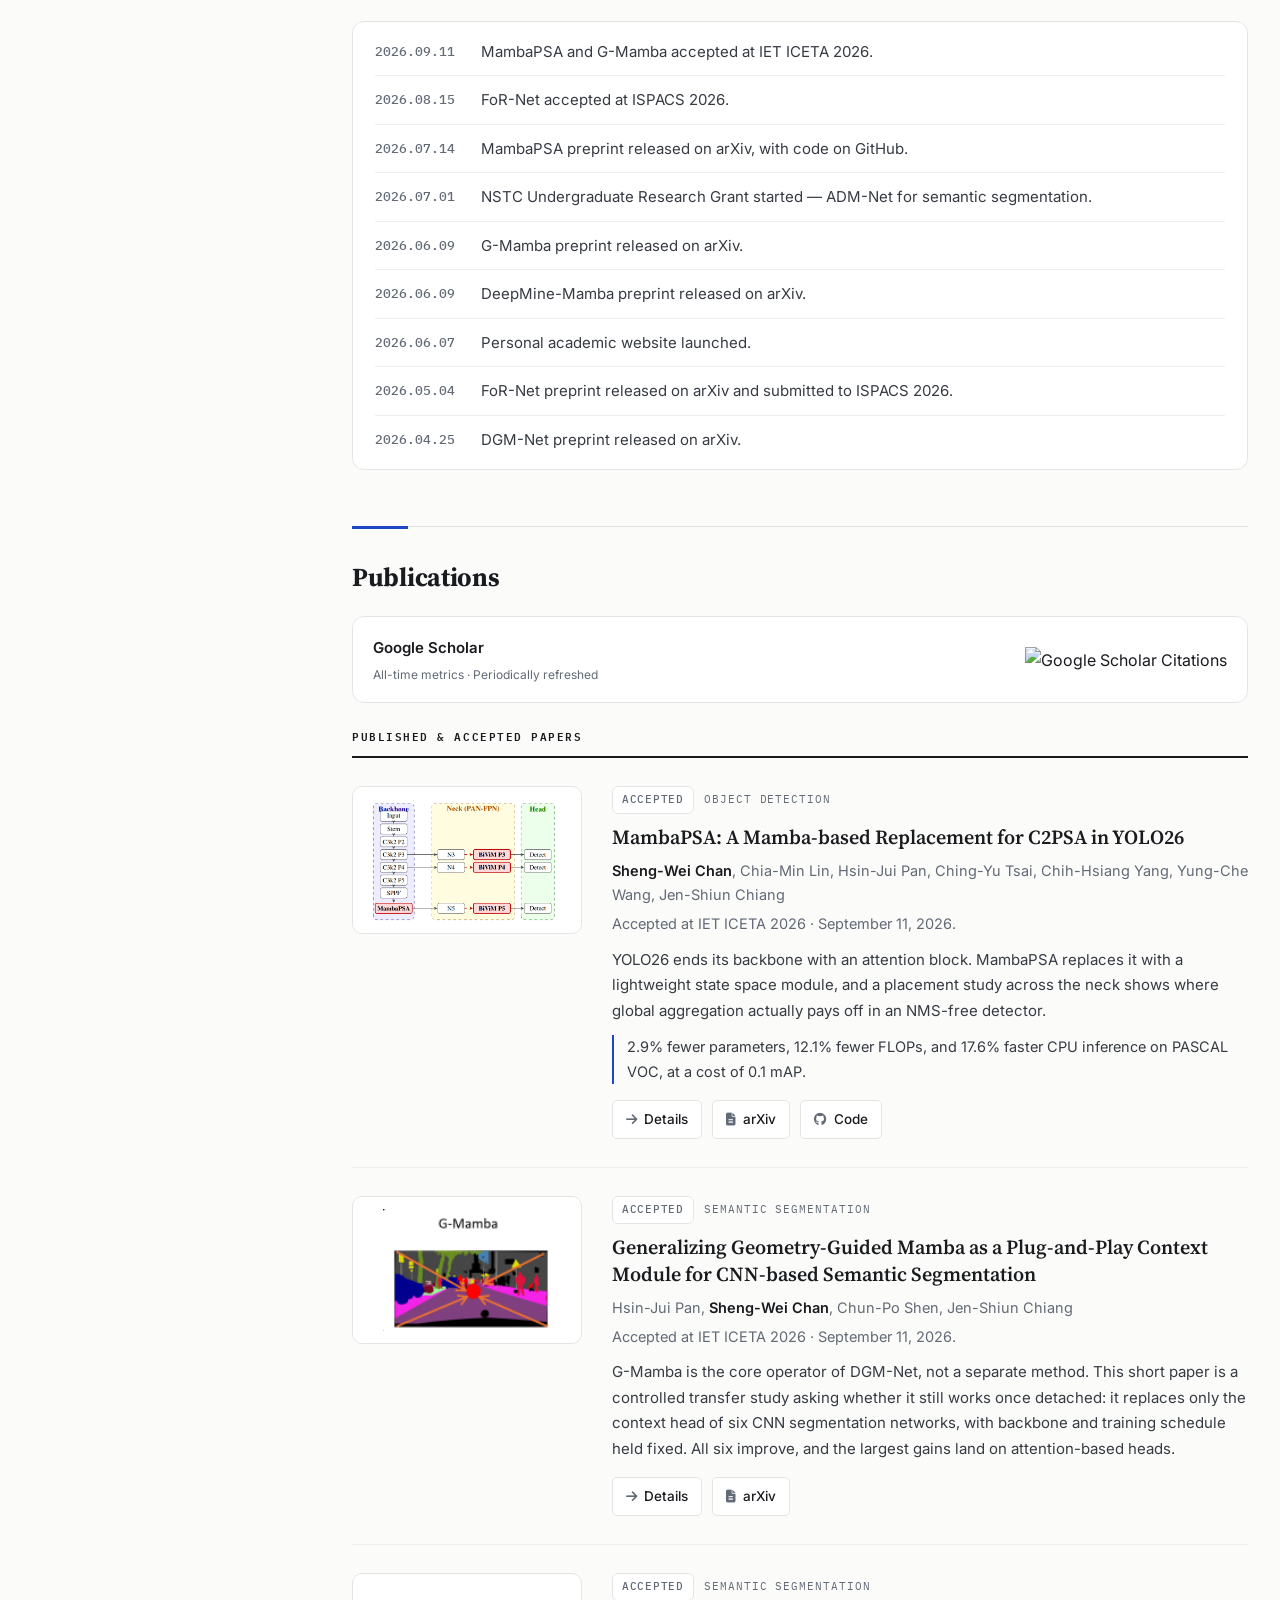
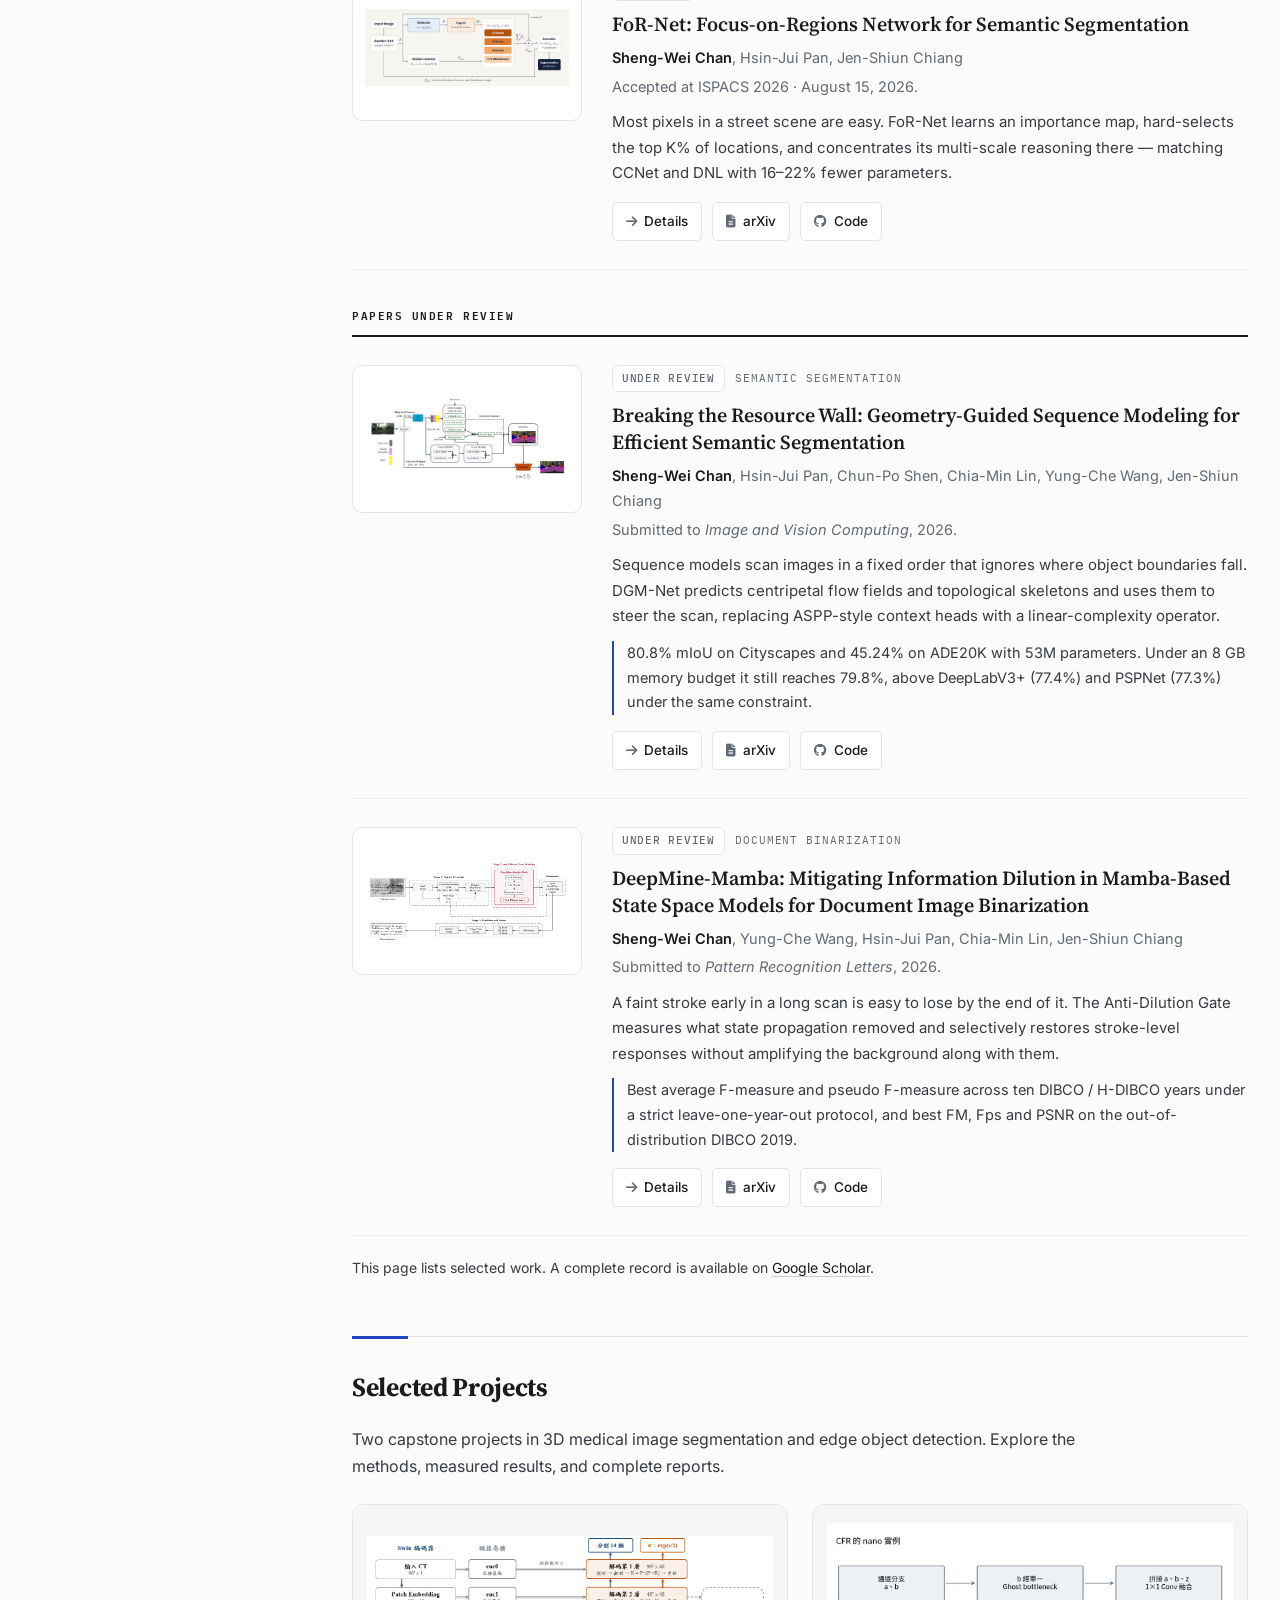
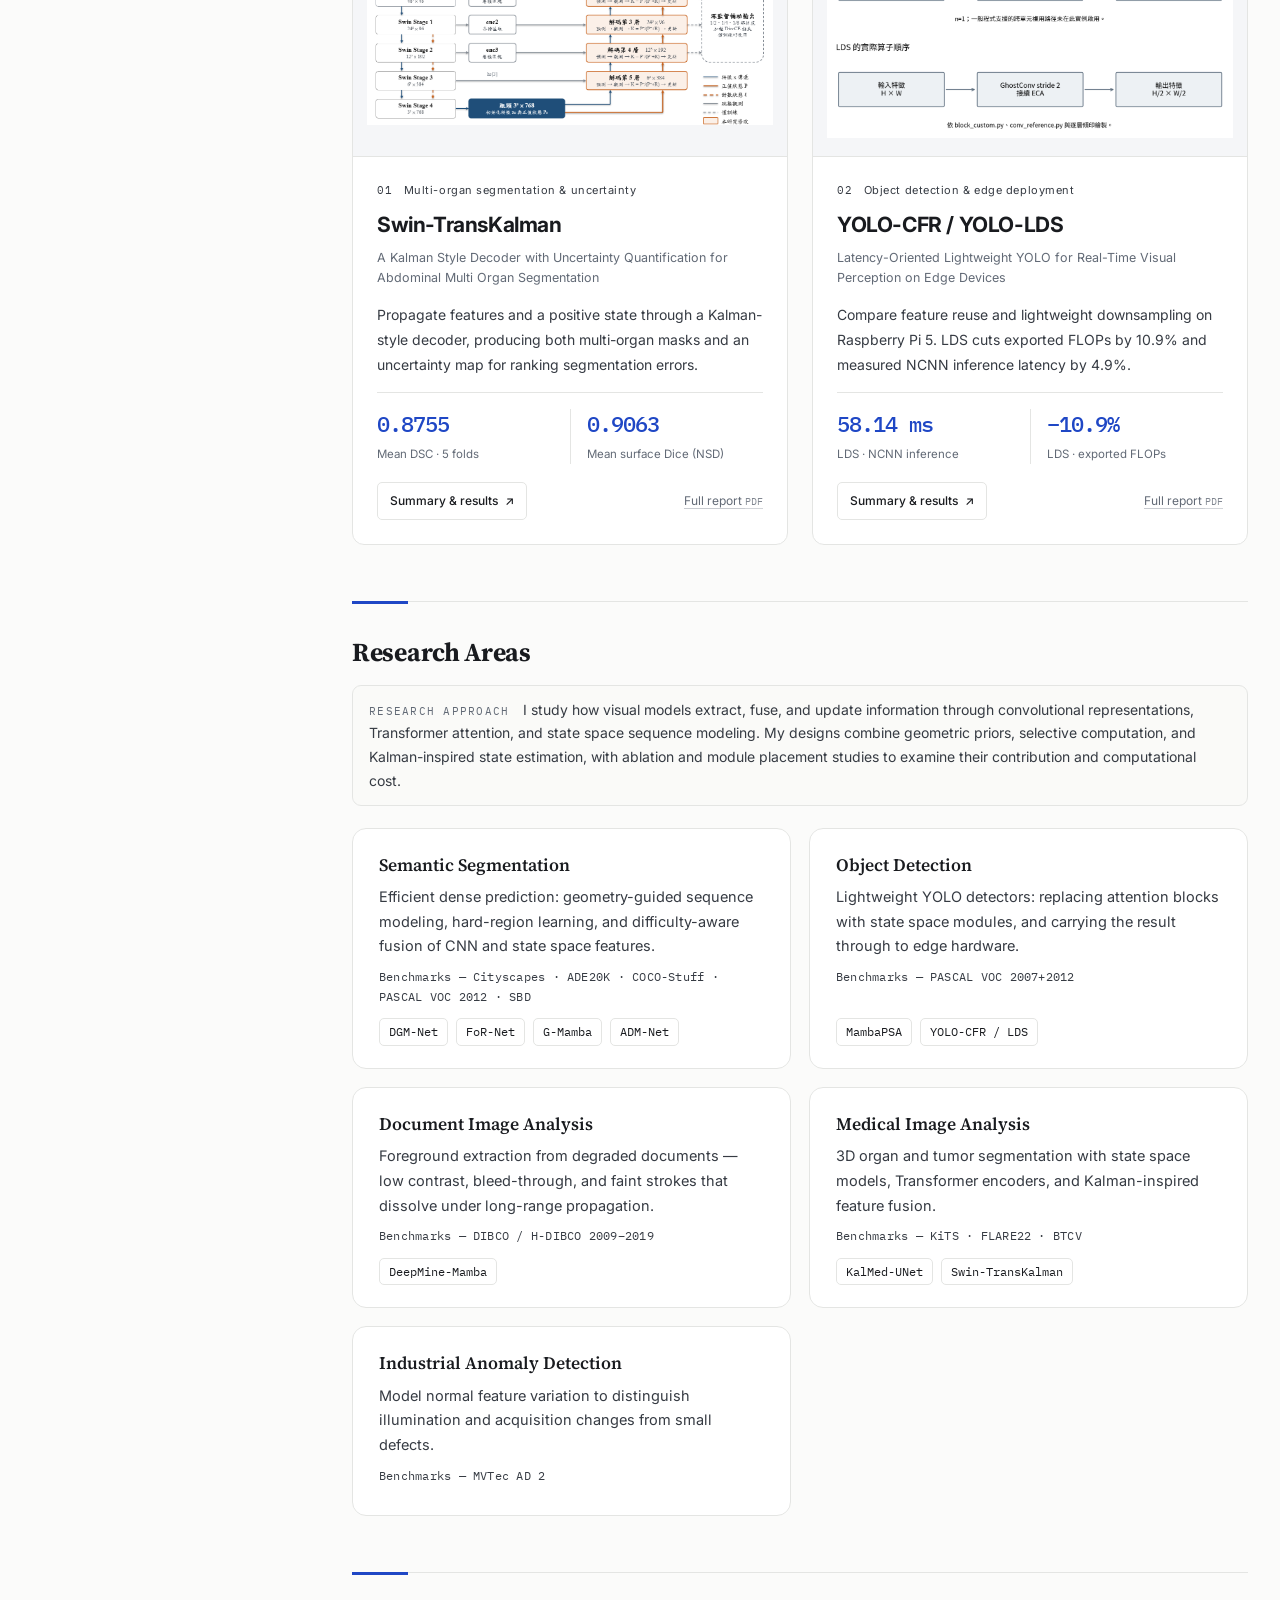
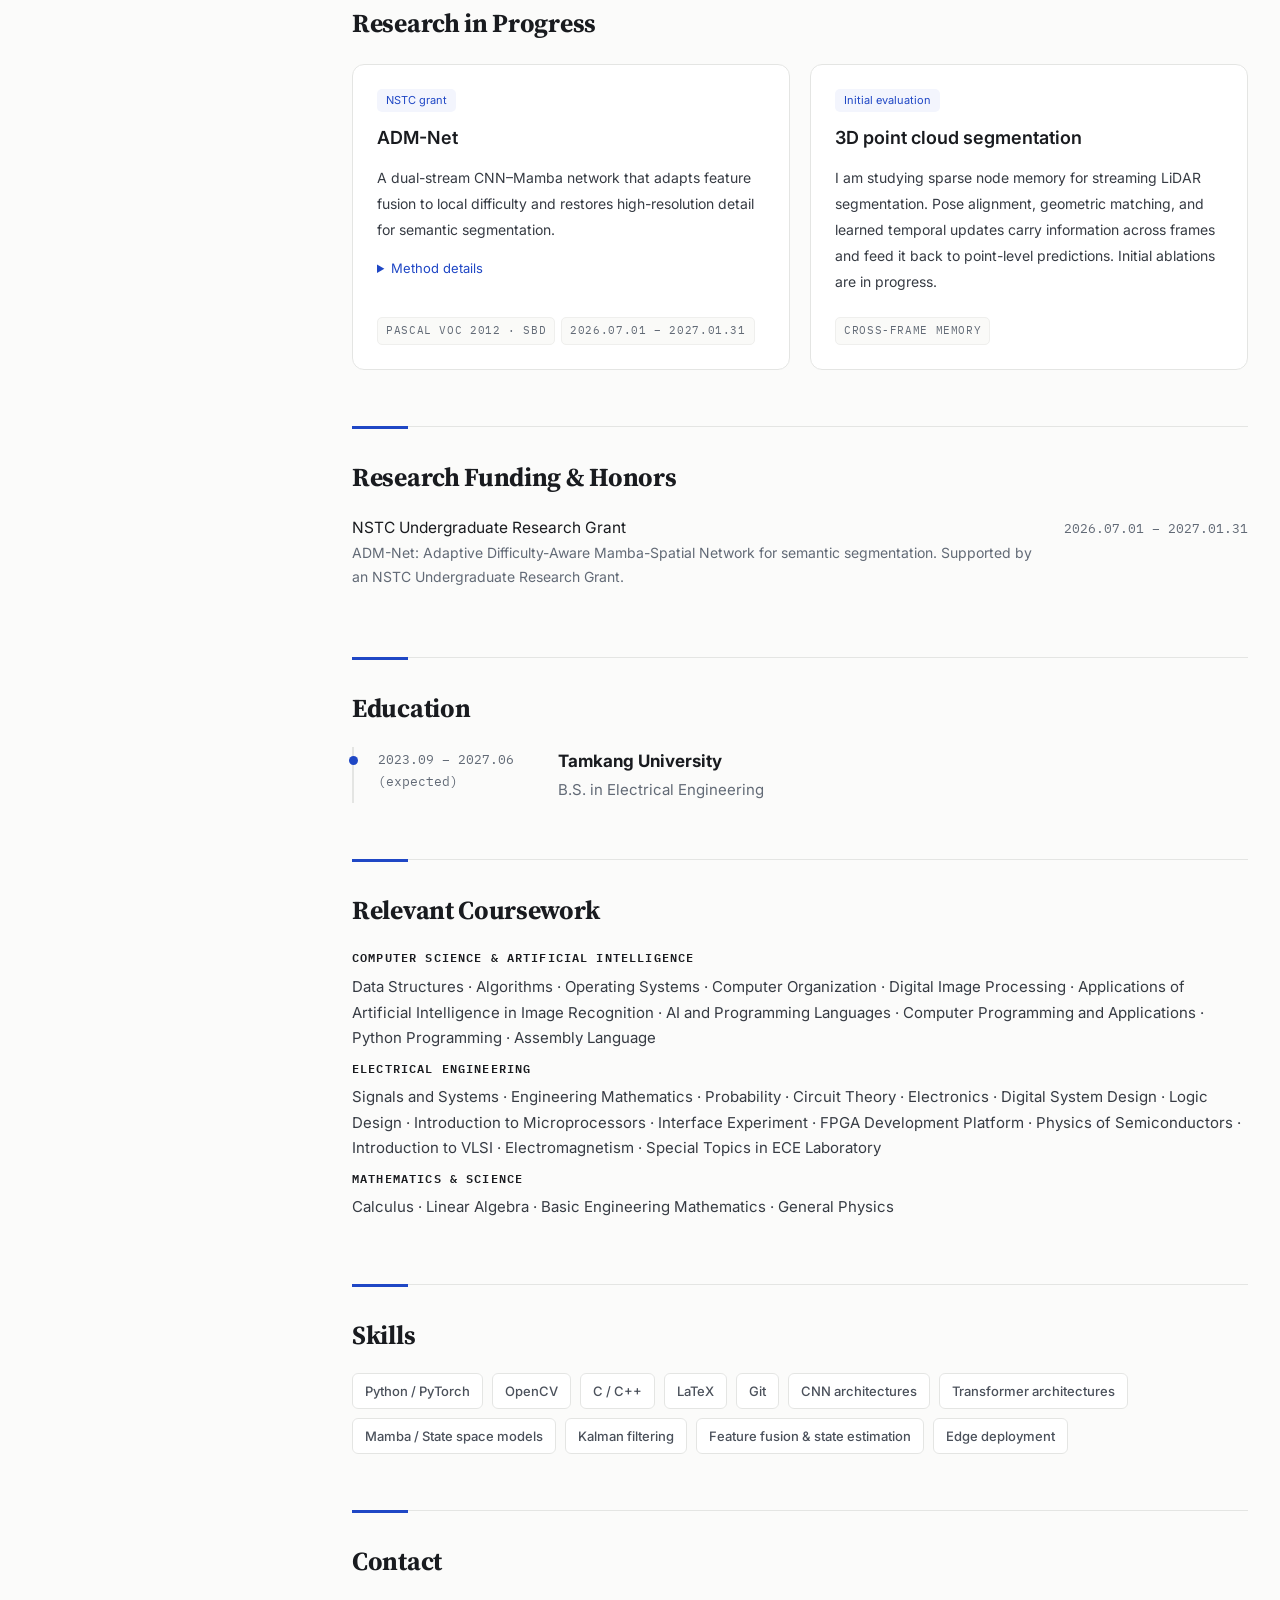
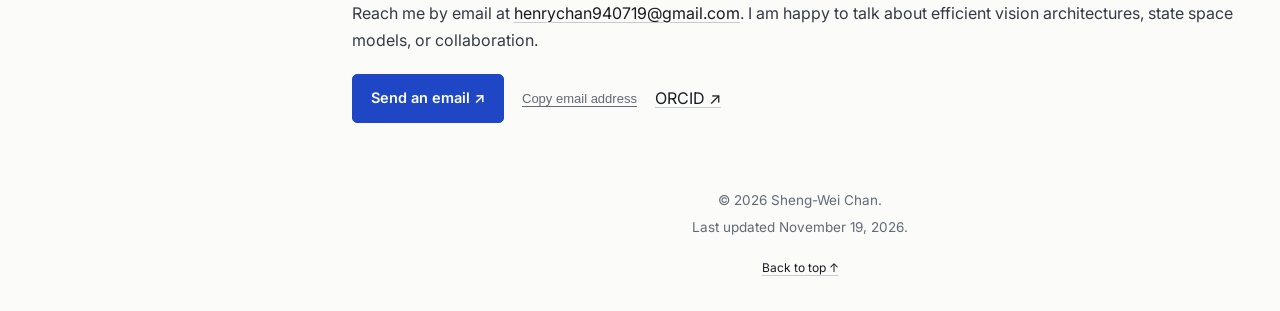
==== commit 38612a07: "Update NTU waitlist results and clarify unattended interviews" ====
--- a/index.html
+++ b/index.html
@@ -250,17 +250,17 @@
   <p class="section-note"><span lang="en">Results from the 2027 master’s admissions cycle, grouped by current status.</span><span lang="zh-Hant">記錄各校系所的優先錄取、正取、面試資格與備取結果。</span></p>
   <article class="admissions-update">
     <div class="admissions-heading"><h3><span lang="en">2027 master’s admissions</span><span lang="zh-Hant">116 學年度碩士班甄試</span></h3></div>
-    <ul class="admissions-summary" aria-label="Admissions progress / 甄試進度"><li><strong>4</strong><span lang="en">Priority &amp; regular admission</span><span lang="zh-Hant">優先錄取與正取</span></li><li><strong>11</strong><span lang="en">Interview eligibility</span><span lang="zh-Hant">獲面試資格</span></li><li><strong>3</strong><span lang="en">Waitlisted</span><span lang="zh-Hant">備取</span></li></ul>
+    <ul class="admissions-summary" aria-label="Admissions progress / 甄試進度"><li><strong>4</strong><span lang="en">Priority &amp; regular admission</span><span lang="zh-Hant">優先錄取與正取</span></li><li><strong>9</strong><span lang="en">Interview eligibility</span><span lang="zh-Hant">獲面試資格</span></li><li><strong>5</strong><span lang="en">Waitlisted</span><span lang="zh-Hant">備取</span></li></ul>
     <details class="admissions-details"><summary><span lang="en">View universities and programs</span><span lang="zh-Hant">查看各校系所結果</span></summary><div class="admissions-grid"><section class="admission-group priority" aria-labelledby="admission-priority"><h4 id="admission-priority"><span lang="en">Priority &amp; regular admission</span><span lang="zh-Hant">優先錄取與正取</span> <span class="admission-count">4</span></h4><div class="admission-school"><h5><span lang="en">National Yang Ming Chiao Tung University</span><span lang="zh-Hant">國立陽明交通大學</span> <span class="university-abbr">(NYCU)</span></h5><p class="admission-status"><span lang="en">Admitted</span><span lang="zh-Hant">正取</span></p><ul><li><span lang="en">Master’s program in artificial intelligence and green energy technology</span><span lang="zh-Hant">人工智慧與綠能科技研究所碩士班</span></li></ul></div>
 <div class="admission-school"><h5><span lang="en">National Chung Cheng University</span><span lang="zh-Hant">國立中正大學</span> <span class="university-abbr">(CCU)</span></h5><p class="admission-status"><span lang="en">Priority admission</span><span lang="zh-Hant">優先錄取</span></p><ul><li><span lang="en">Electrical engineering — Signal and Intelligent Computing</span><span lang="zh-Hant">電機工程學系碩士班－信號與智慧計算組</span></li><li><span lang="en">Electrical engineering — Interdisciplinary Intelligent Technology (AI)</span><span lang="zh-Hant">電機工程學系碩士班－跨領域智慧科技（AI）組</span></li></ul></div>
 <div class="admission-school"><h5><span lang="en">National Taiwan University of Science and Technology</span><span lang="zh-Hant">國立臺灣科技大學</span> <span class="university-abbr">(NTUST)</span></h5><p class="admission-status"><span lang="en">Priority admission</span><span lang="zh-Hant">優先錄取</span></p><ul><li><span lang="en">Graduate Institute of AI Cross-disciplinary Technology</span><span lang="zh-Hant">人工智慧跨域科技研究所碩士班</span></li></ul></div></section>
-<section class="admission-group interview" aria-labelledby="admission-interview"><h4 id="admission-interview"><span lang="en">Interview eligibility</span><span lang="zh-Hant">獲面試資格</span> <span class="admission-count">11</span></h4><div class="admission-school"><h5><span lang="en">National Taiwan University</span><span lang="zh-Hant">國立臺灣大學</span> <span class="university-abbr">(NTU)</span></h5><ul><li><span lang="en">Communication engineering — Group C (丙)</span><span lang="zh-Hant">電信工程學研究所碩士班丙組</span></li><li><span lang="en">Artificial intelligence</span><span lang="zh-Hant">人工智慧研究所碩士班</span></li></ul></div>
-<div class="admission-school"><h5><span lang="en">National Sun Yat-sen University</span><span lang="zh-Hant">國立中山大學</span> <span class="university-abbr">(NSYSU)</span></h5><ul><li><span lang="en">Electrical engineering — Group C (丙)</span><span lang="zh-Hant">電機工程學系碩士班丙組</span></li></ul></div>
+<section class="admission-group interview" aria-labelledby="admission-interview"><h4 id="admission-interview"><span lang="en">Interview eligibility</span><span lang="zh-Hant">獲面試資格</span> <span class="admission-count">9</span></h4><p class="admission-status"><span lang="en">Note: Did not attend any of the interviews listed below.</span><span lang="zh-Hant">備註：沒有去面試</span></p><div class="admission-school"><h5><span lang="en">National Sun Yat-sen University</span><span lang="zh-Hant">國立中山大學</span> <span class="university-abbr">(NSYSU)</span></h5><ul><li><span lang="en">Electrical engineering — Group C (丙)</span><span lang="zh-Hant">電機工程學系碩士班丙組</span></li></ul></div>
 <div class="admission-school"><h5><span lang="en">National Chung Hsing University</span><span lang="zh-Hant">國立中興大學</span> <span class="university-abbr">(NCHU)</span></h5><ul><li><span lang="en">Electrical engineering — Group A (甲)</span><span lang="zh-Hant">電機工程學系碩士班甲組</span></li></ul></div>
 <div class="admission-school"><h5><span lang="en">National Chung Cheng University</span><span lang="zh-Hant">國立中正大學</span> <span class="university-abbr">(CCU)</span></h5><ul><li><span lang="en">Electrical engineering — Computer Engineering</span><span lang="zh-Hant">電機工程學系碩士班－計算機工程組</span></li></ul></div>
 <div class="admission-school"><h5><span lang="en">National Taiwan University of Science and Technology</span><span lang="zh-Hant">國立臺灣科技大學</span> <span class="university-abbr">(NTUST)</span></h5><ul><li><span lang="en">Electrical engineering — Group C (丙)</span><span lang="zh-Hant">電機工程系碩士班丙組</span></li><li><span lang="en">Electrical engineering — Group E (戊)</span><span lang="zh-Hant">電機工程系碩士班戊組</span></li><li><span lang="en">Electrical engineering — AI group</span><span lang="zh-Hant">電機工程系碩士班 AI 組</span></li><li><span lang="en">Computer science and information engineering</span><span lang="zh-Hant">資訊工程系碩士班</span></li></ul></div>
 <div class="admission-school"><h5><span lang="en">National Taipei University of Technology</span><span lang="zh-Hant">國立臺北科技大學</span> <span class="university-abbr">(NTUT)</span></h5><ul><li><span lang="en">Electrical engineering — Group E (戊)</span><span lang="zh-Hant">電機工程系碩士班戊組</span></li><li><span lang="en">Electronic engineering — Group A (甲)</span><span lang="zh-Hant">電子工程系碩士班甲組</span></li></ul></div></section>
-<section class="admission-group waitlist" aria-labelledby="admission-waitlist"><h4 id="admission-waitlist"><span lang="en">Waitlisted</span><span lang="zh-Hant">備取</span> <span class="admission-count">3</span></h4><div class="admission-school"><h5><span lang="en">National Tsing Hua University</span><span lang="zh-Hant">國立清華大學</span> <span class="university-abbr">(NTHU)</span></h5><ul><li><span lang="en">Power mechanical engineering — Group G (庚)</span><span lang="zh-Hant">動力機械工程學系碩士班庚組</span></li></ul></div>
+<section class="admission-group waitlist" aria-labelledby="admission-waitlist"><h4 id="admission-waitlist"><span lang="en">Waitlisted</span><span lang="zh-Hant">備取</span> <span class="admission-count">5</span></h4><div class="admission-school"><h5><span lang="en">National Taiwan University</span><span lang="zh-Hant">國立臺灣大學</span> <span class="university-abbr">(NTU)</span></h5><ul><li><span lang="en">Communication engineering — Group C (丙)</span><span lang="zh-Hant">電信工程學研究所碩士班丙組</span></li><li><span lang="en">Artificial intelligence</span><span lang="zh-Hant">人工智慧研究所碩士班</span></li></ul></div>
+<div class="admission-school"><h5><span lang="en">National Tsing Hua University</span><span lang="zh-Hant">國立清華大學</span> <span class="university-abbr">(NTHU)</span></h5><ul><li><span lang="en">Power mechanical engineering — Group G (庚)</span><span lang="zh-Hant">動力機械工程學系碩士班庚組</span></li></ul></div>
 <div class="admission-school"><h5><span lang="en">National Yang Ming Chiao Tung University</span><span lang="zh-Hant">國立陽明交通大學</span> <span class="university-abbr">(NYCU)</span></h5><ul><li><span lang="en">Data science and engineering</span><span lang="zh-Hant">數據科學與工程研究所碩士班</span></li><li><span lang="en">Intelligent systems</span><span lang="zh-Hant">智能系統研究所碩士班</span></li></ul></div></section></div></details>
   </article>
 </section>
@@ -875,7 +875,7 @@
 
       <footer>
         <p><span lang="en">© 2026 Sheng-Wei Chan.</span><span lang="zh-Hant">© 2026 詹盛惟。</span></p>
-        <p><span lang="en">Last updated November 16, 2026.</span><span lang="zh-Hant">最後更新：2026 年 11 月 16 日。</span></p>
+        <p><span lang="en">Last updated November 19, 2026.</span><span lang="zh-Hant">最後更新：2026 年 11 月 19 日。</span></p>
       <a href="#home" class="back-top"><span lang="en">Back to top ↑</span><span lang="zh-Hant">回到頁首 ↑</span></a>
       </footer>
 
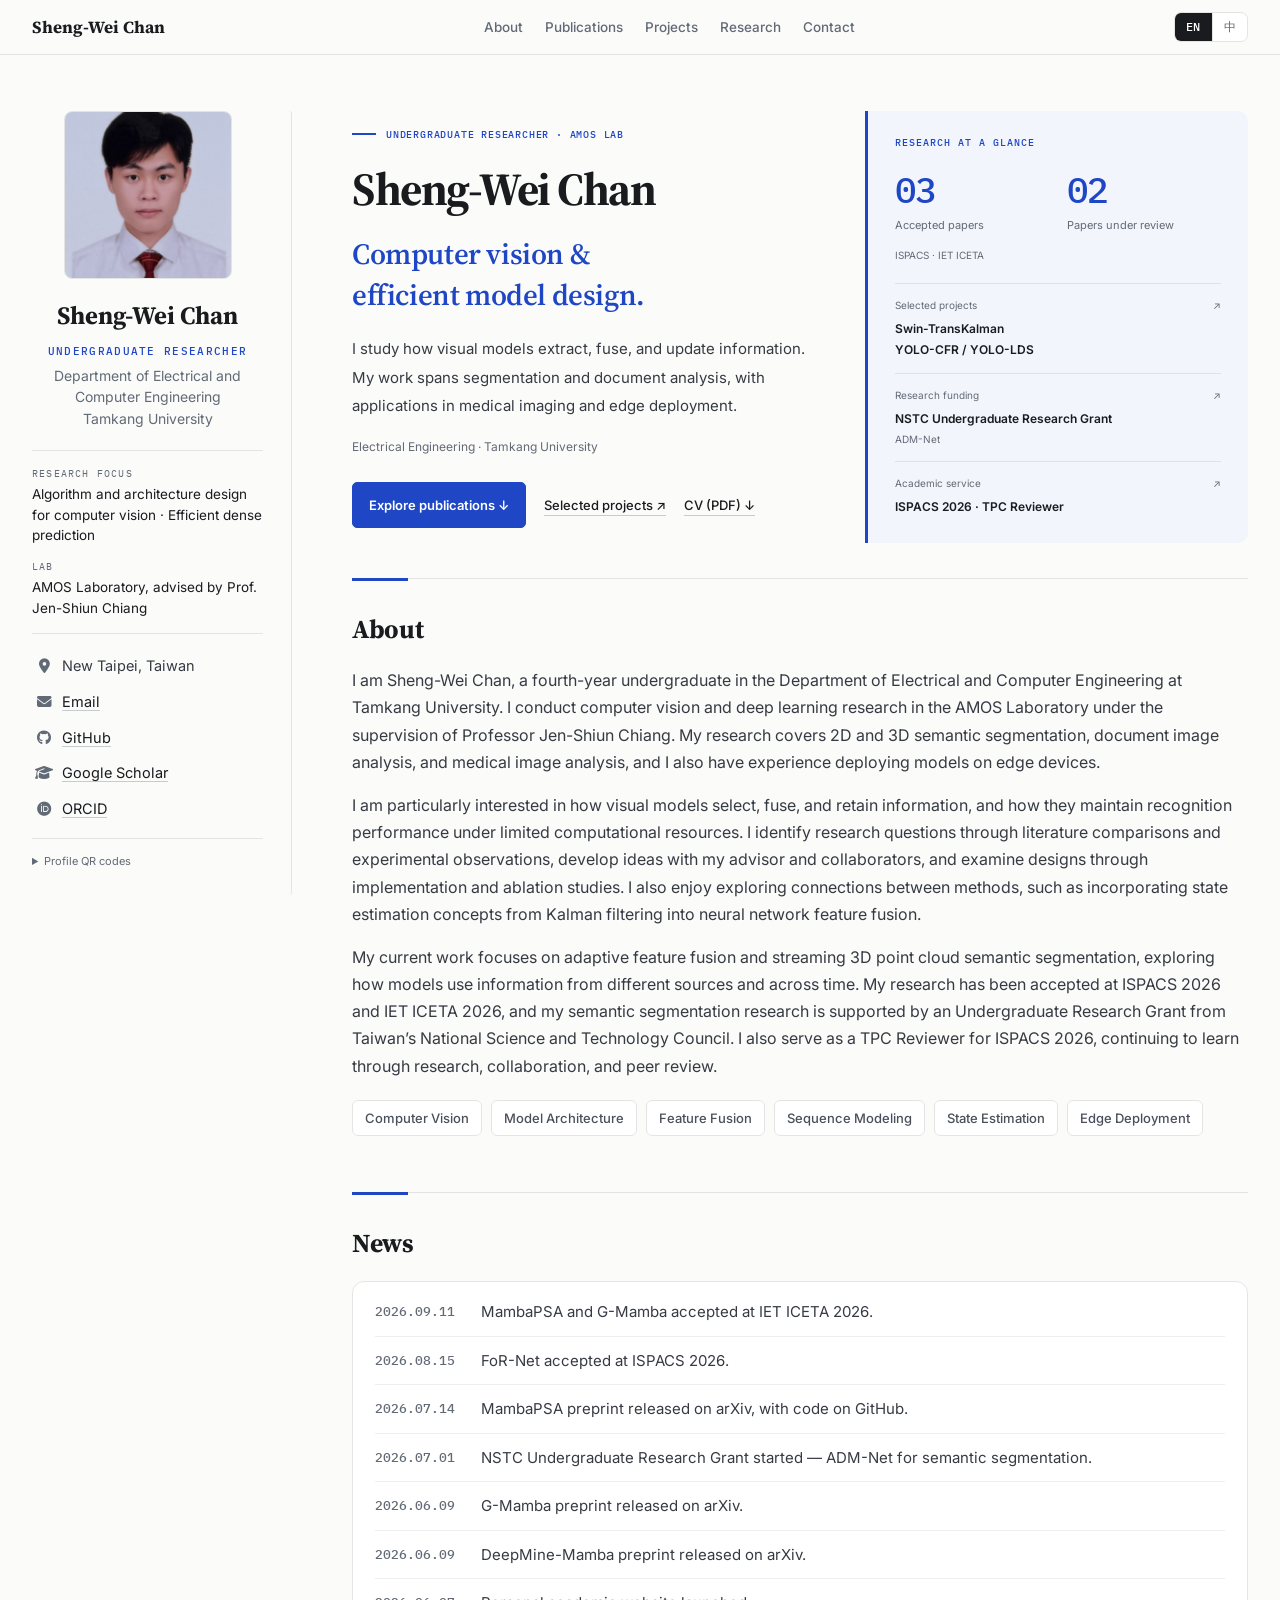
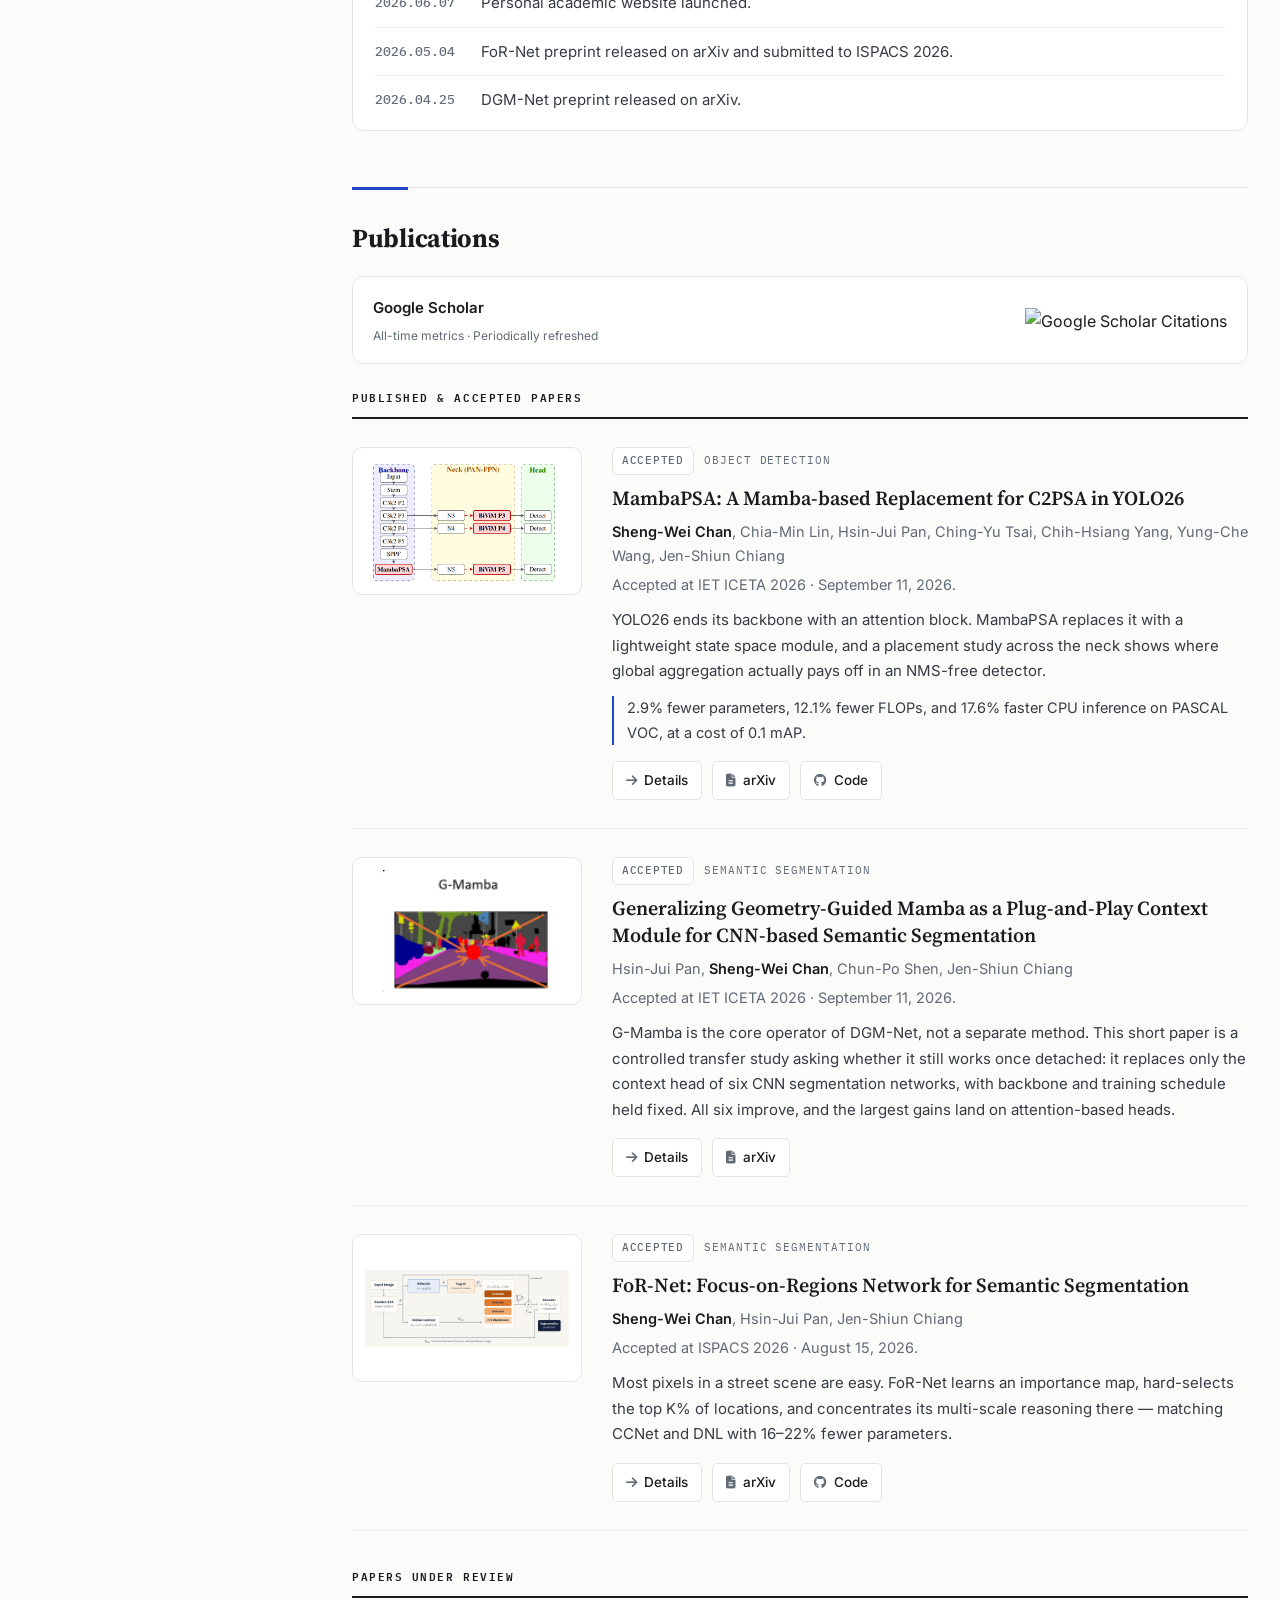
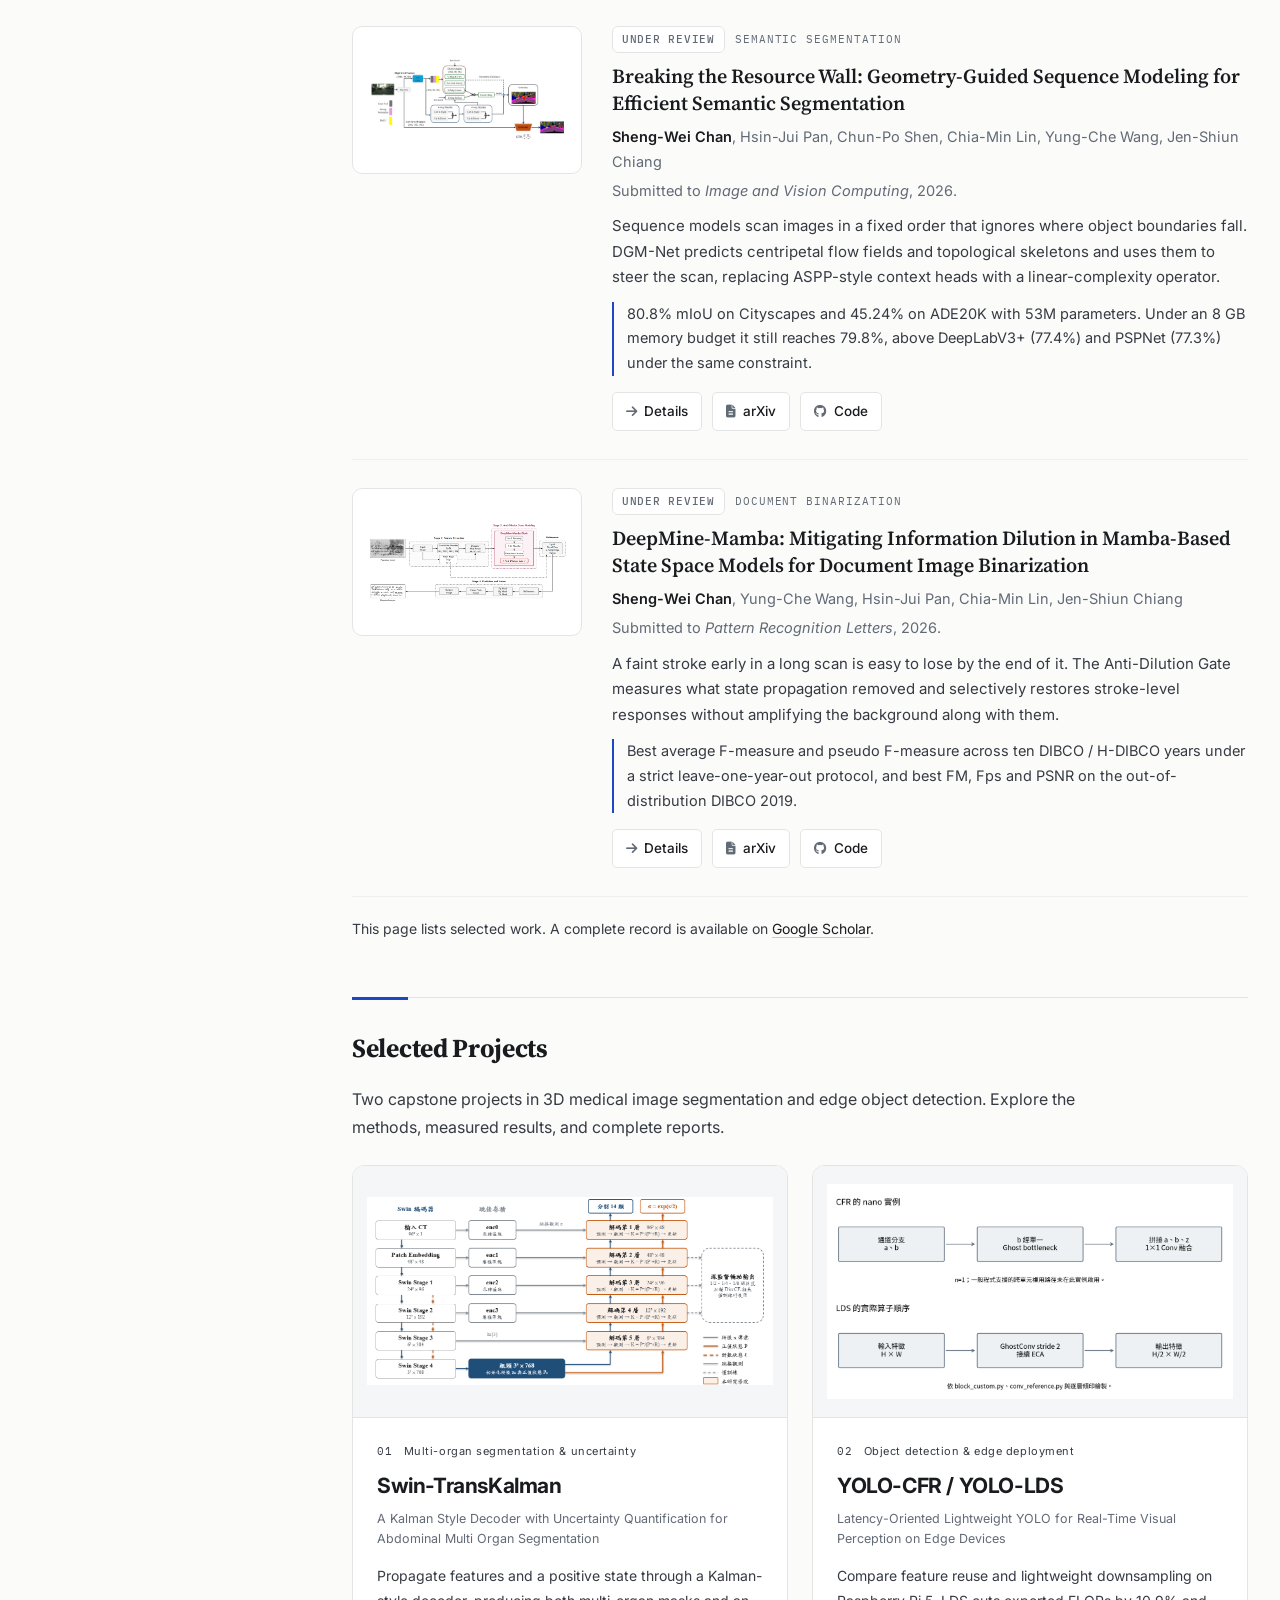
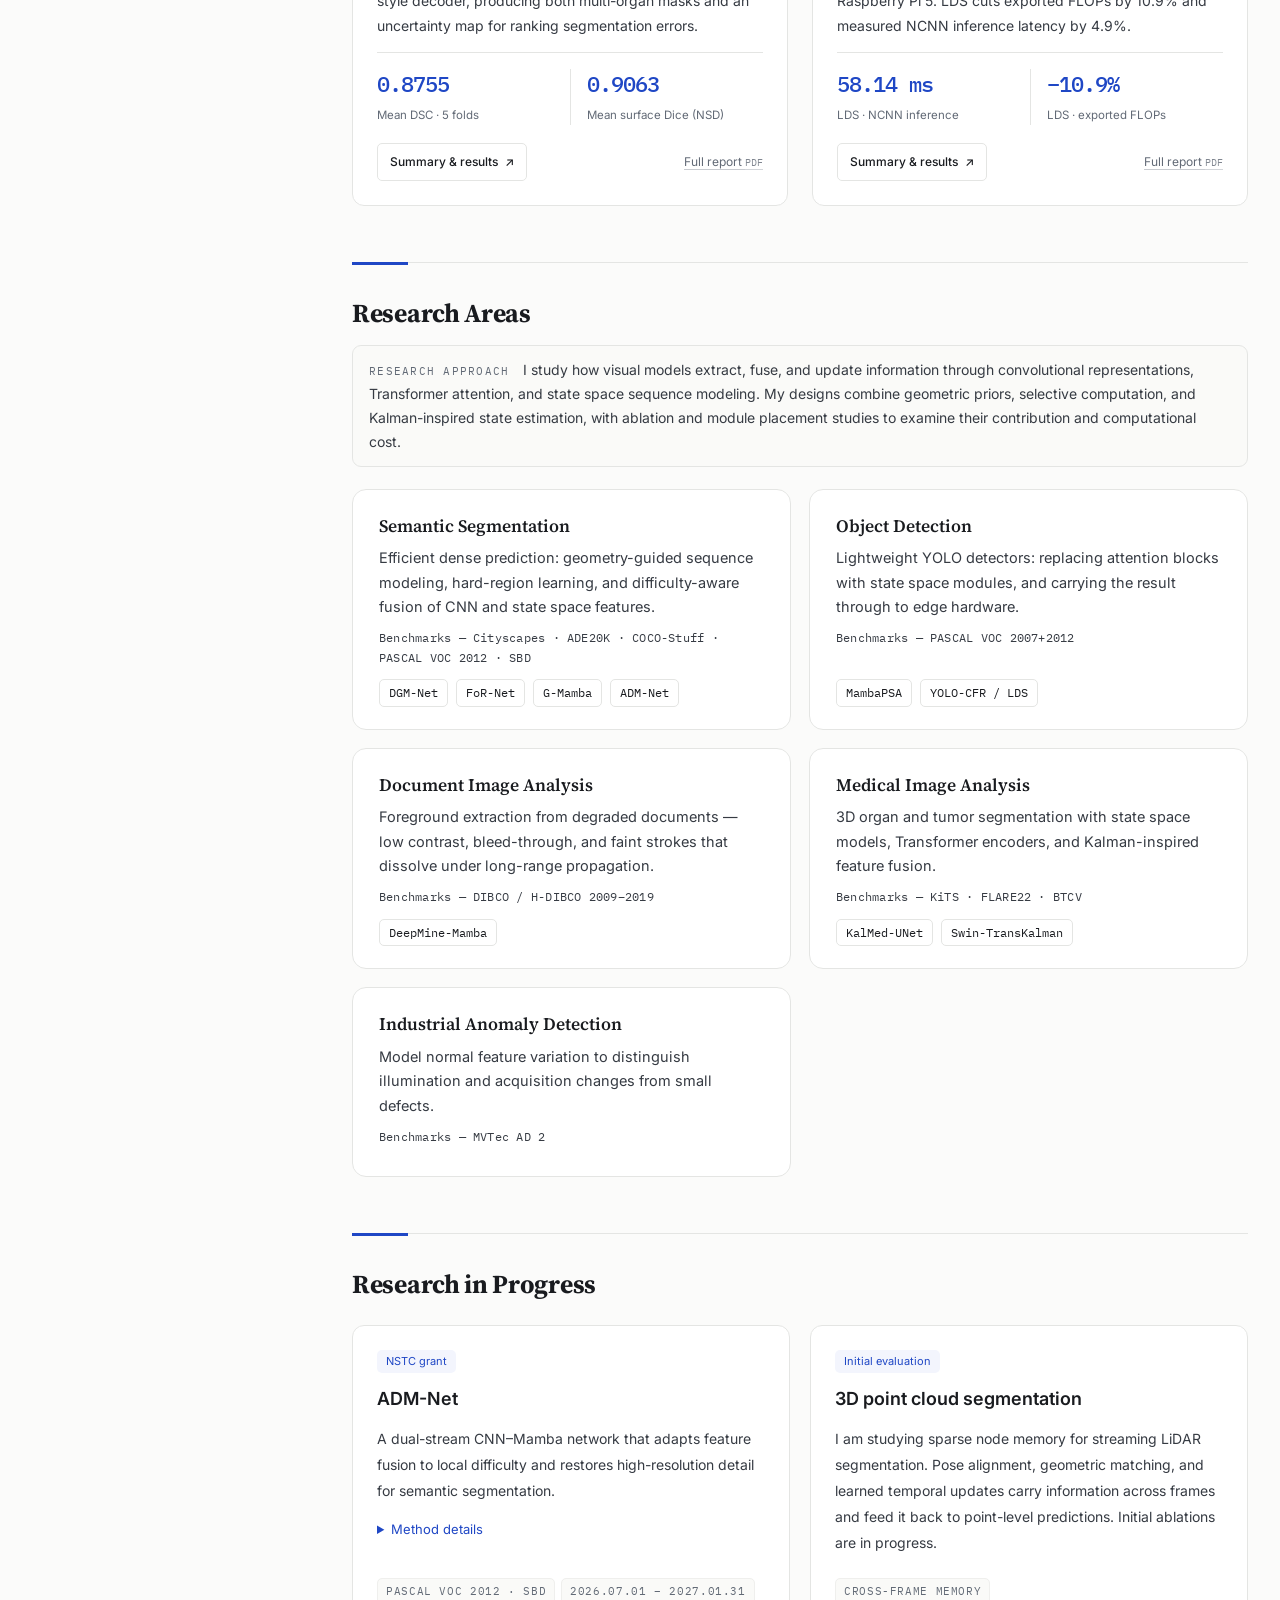
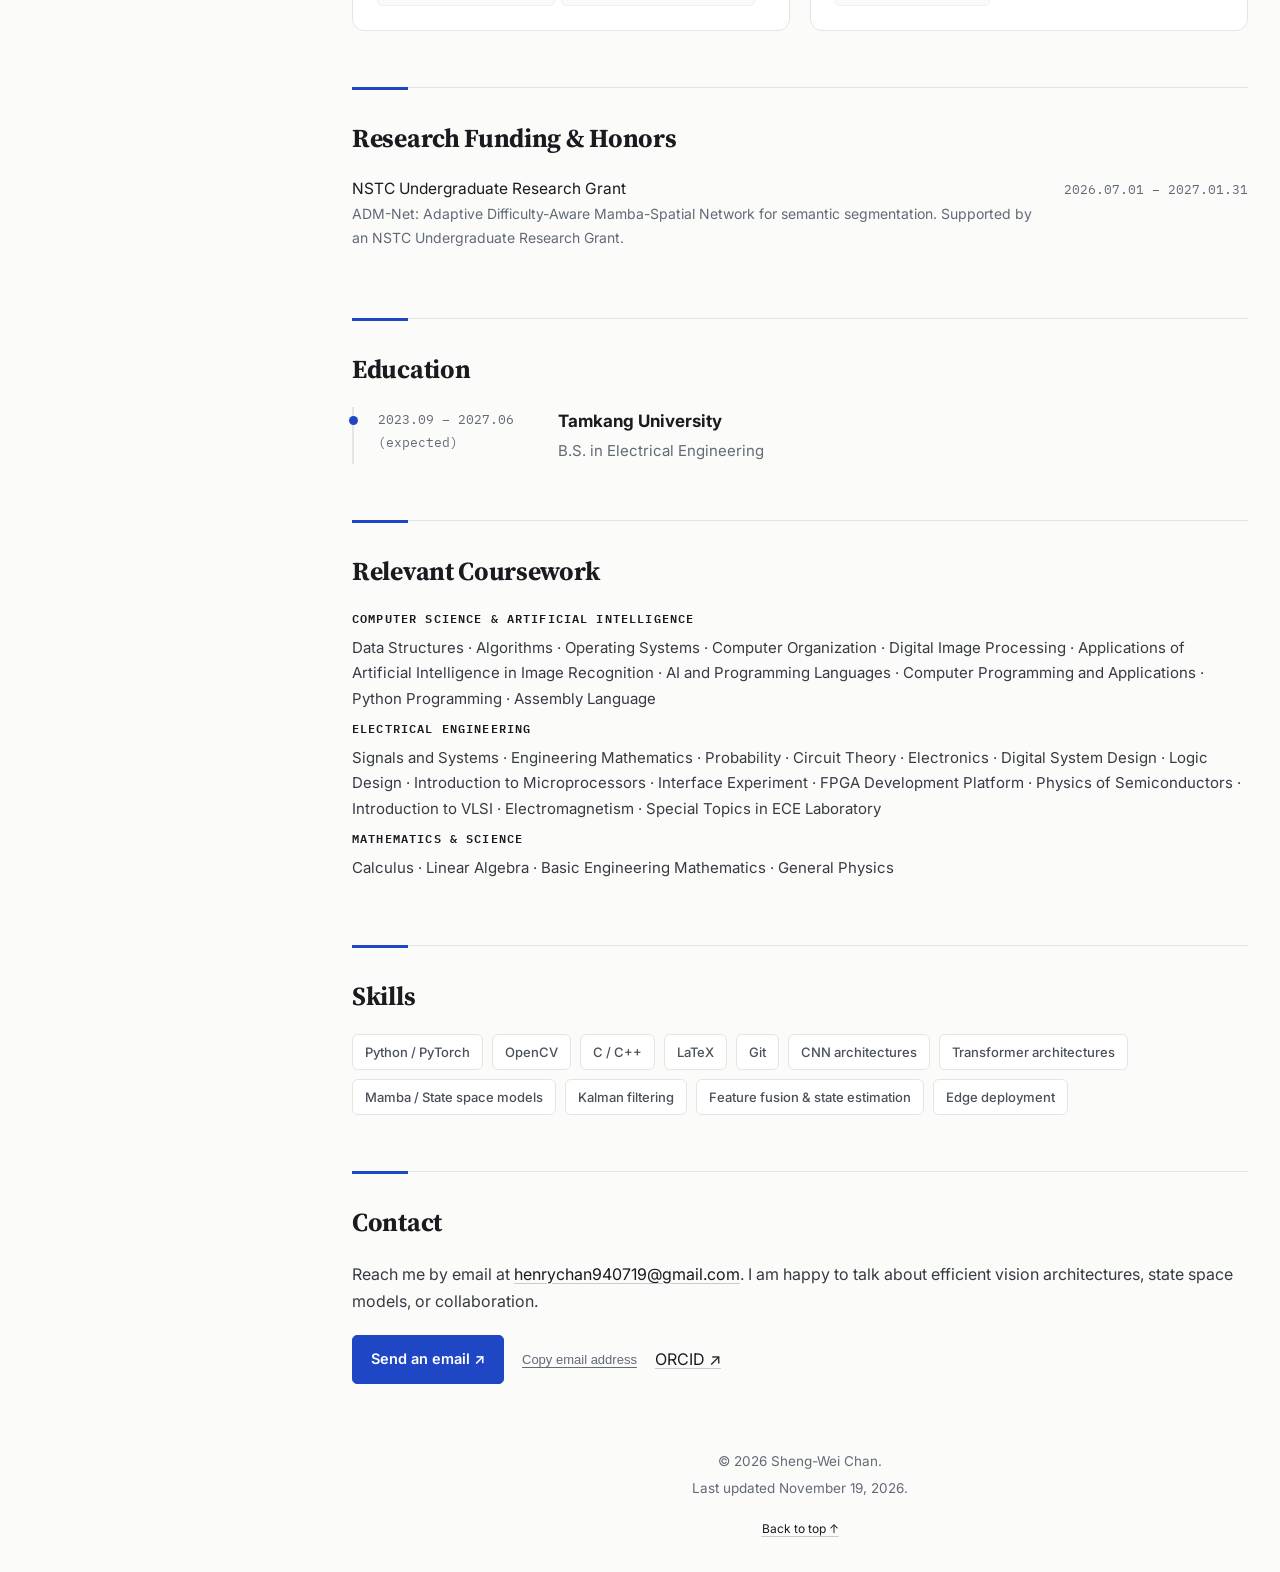
==== commit f167e668: "Temporarily hide graduate admissions section" ====
--- a/index.html
+++ b/index.html
@@ -245,7 +245,7 @@
         </div>
       </section>
 
-      <section id="admissions" class="section">
+      <section id="admissions" class="section" hidden style="display: none;">
   <h2><span lang="en">Graduate Admissions</span><span lang="zh-Hant">推薦甄試專區</span></h2>
   <p class="section-note"><span lang="en">Results from the 2027 master’s admissions cycle, grouped by current status.</span><span lang="zh-Hant">記錄各校系所的優先錄取、正取、面試資格與備取結果。</span></p>
   <article class="admissions-update">
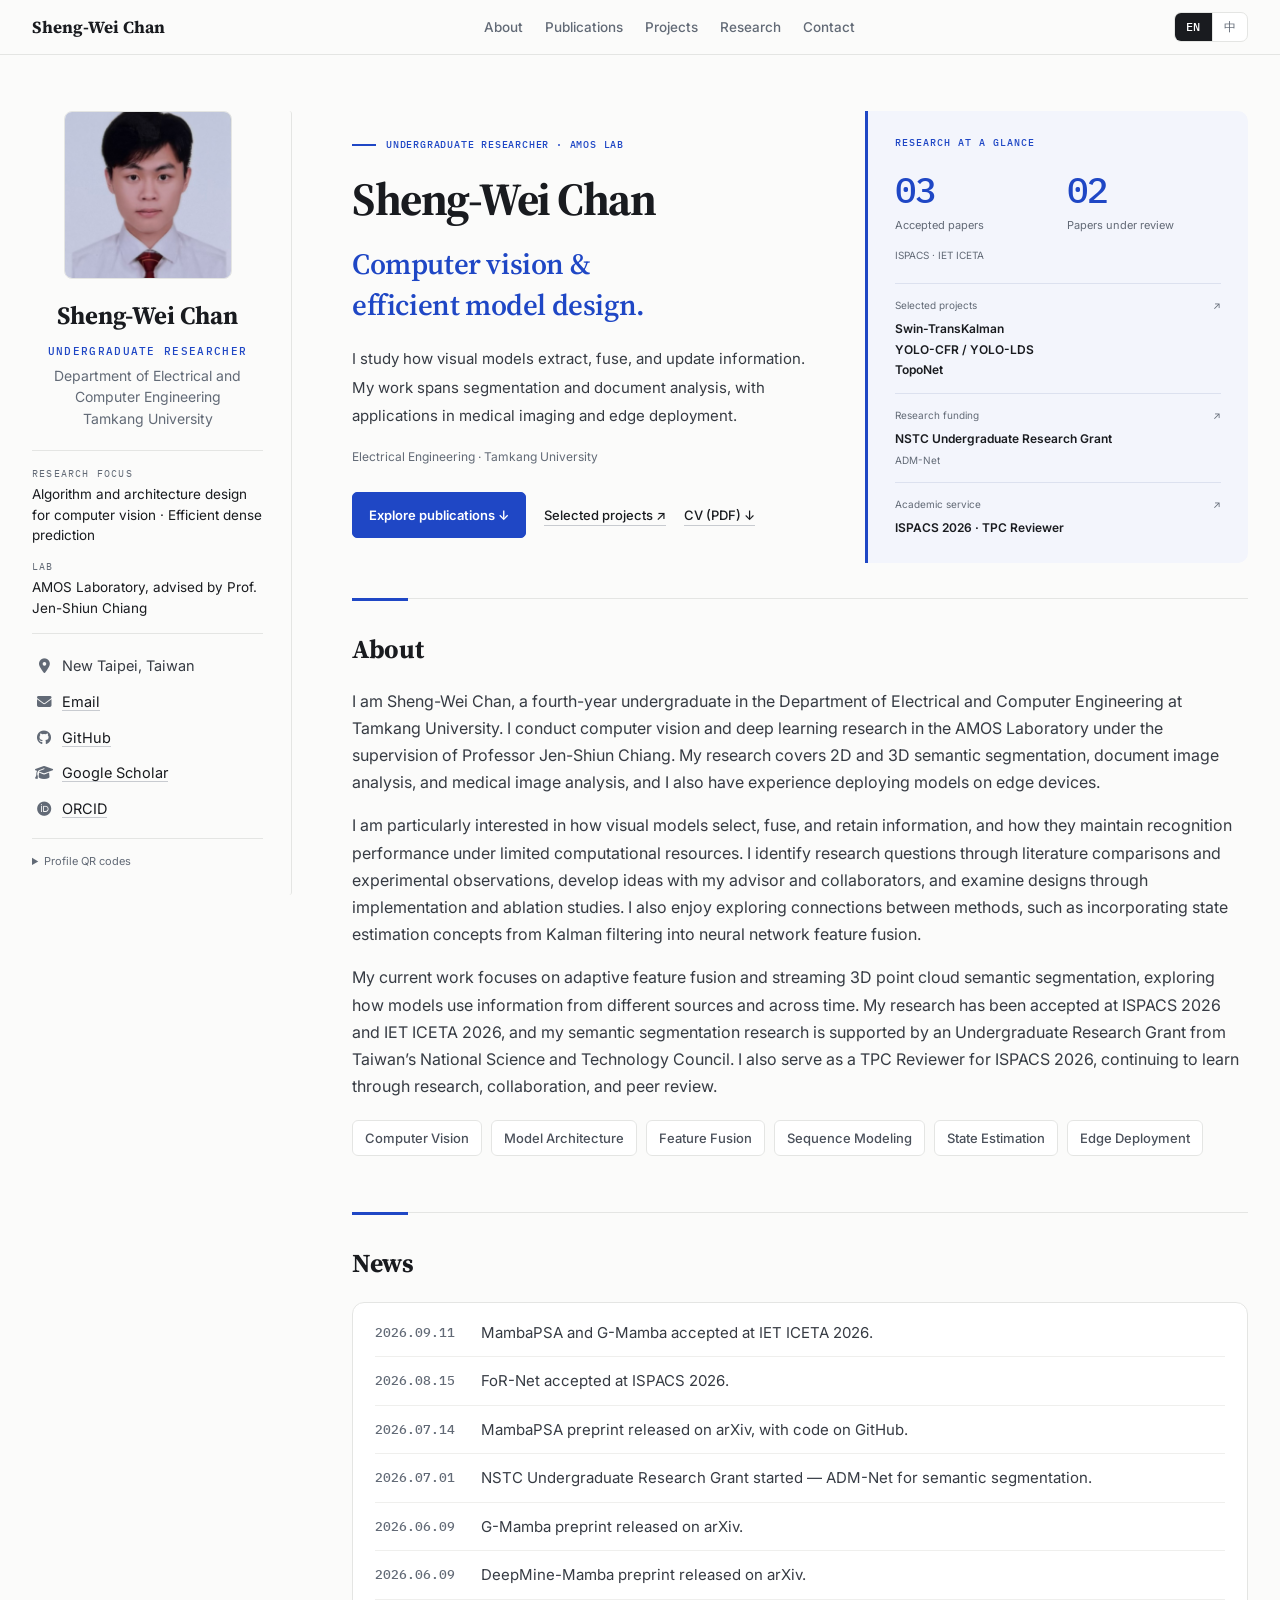
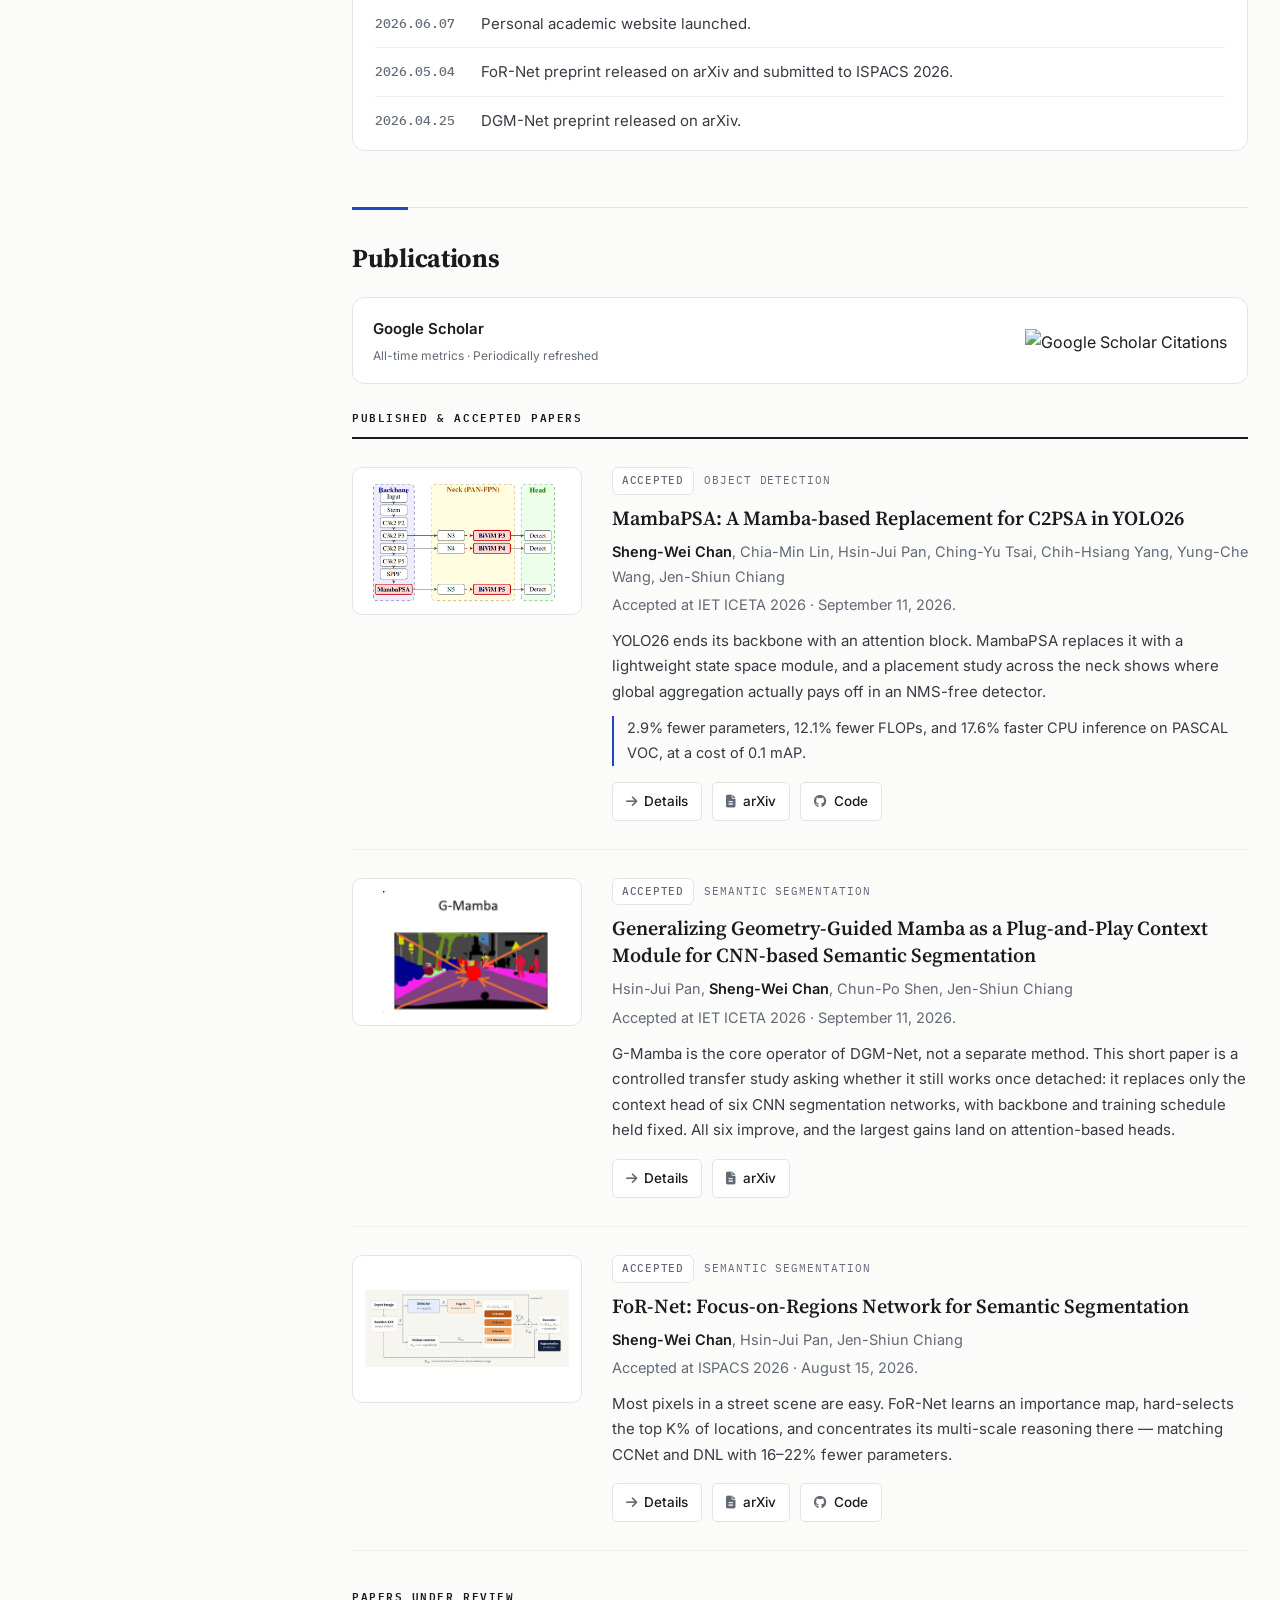
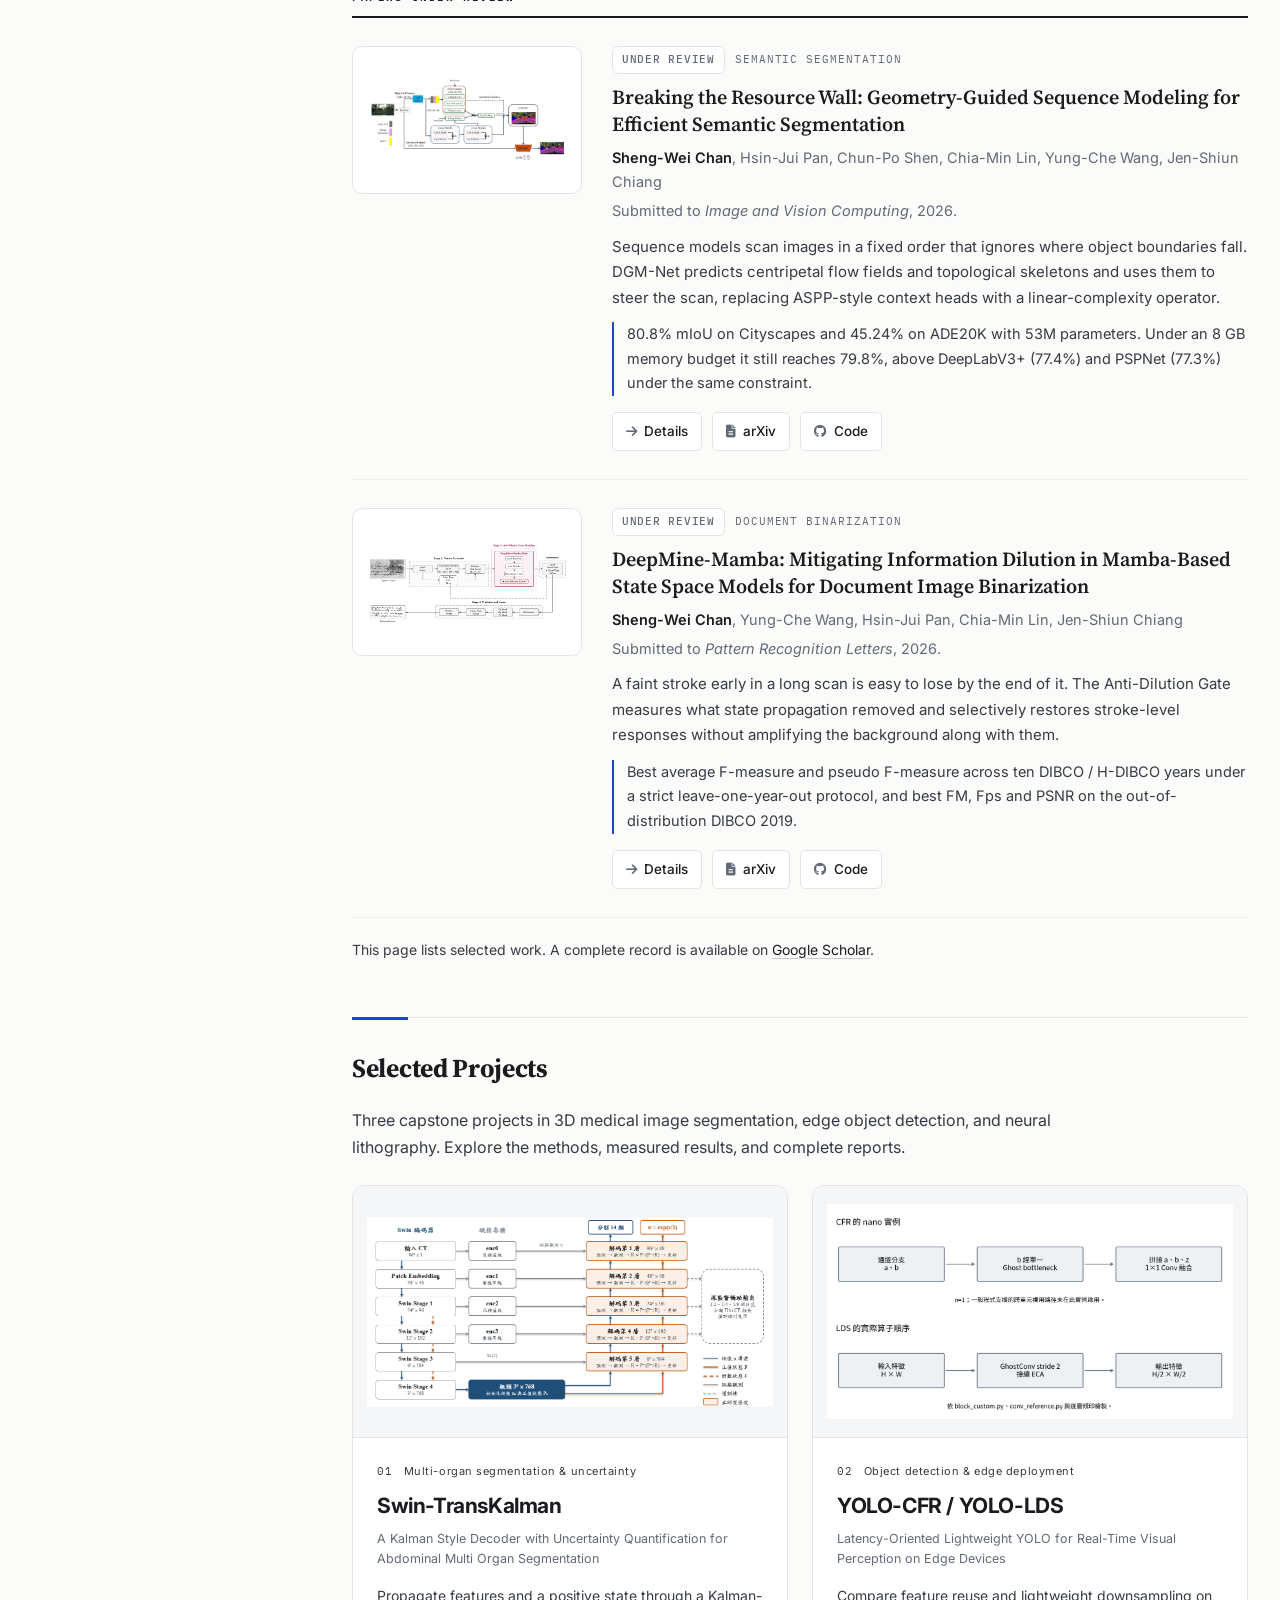
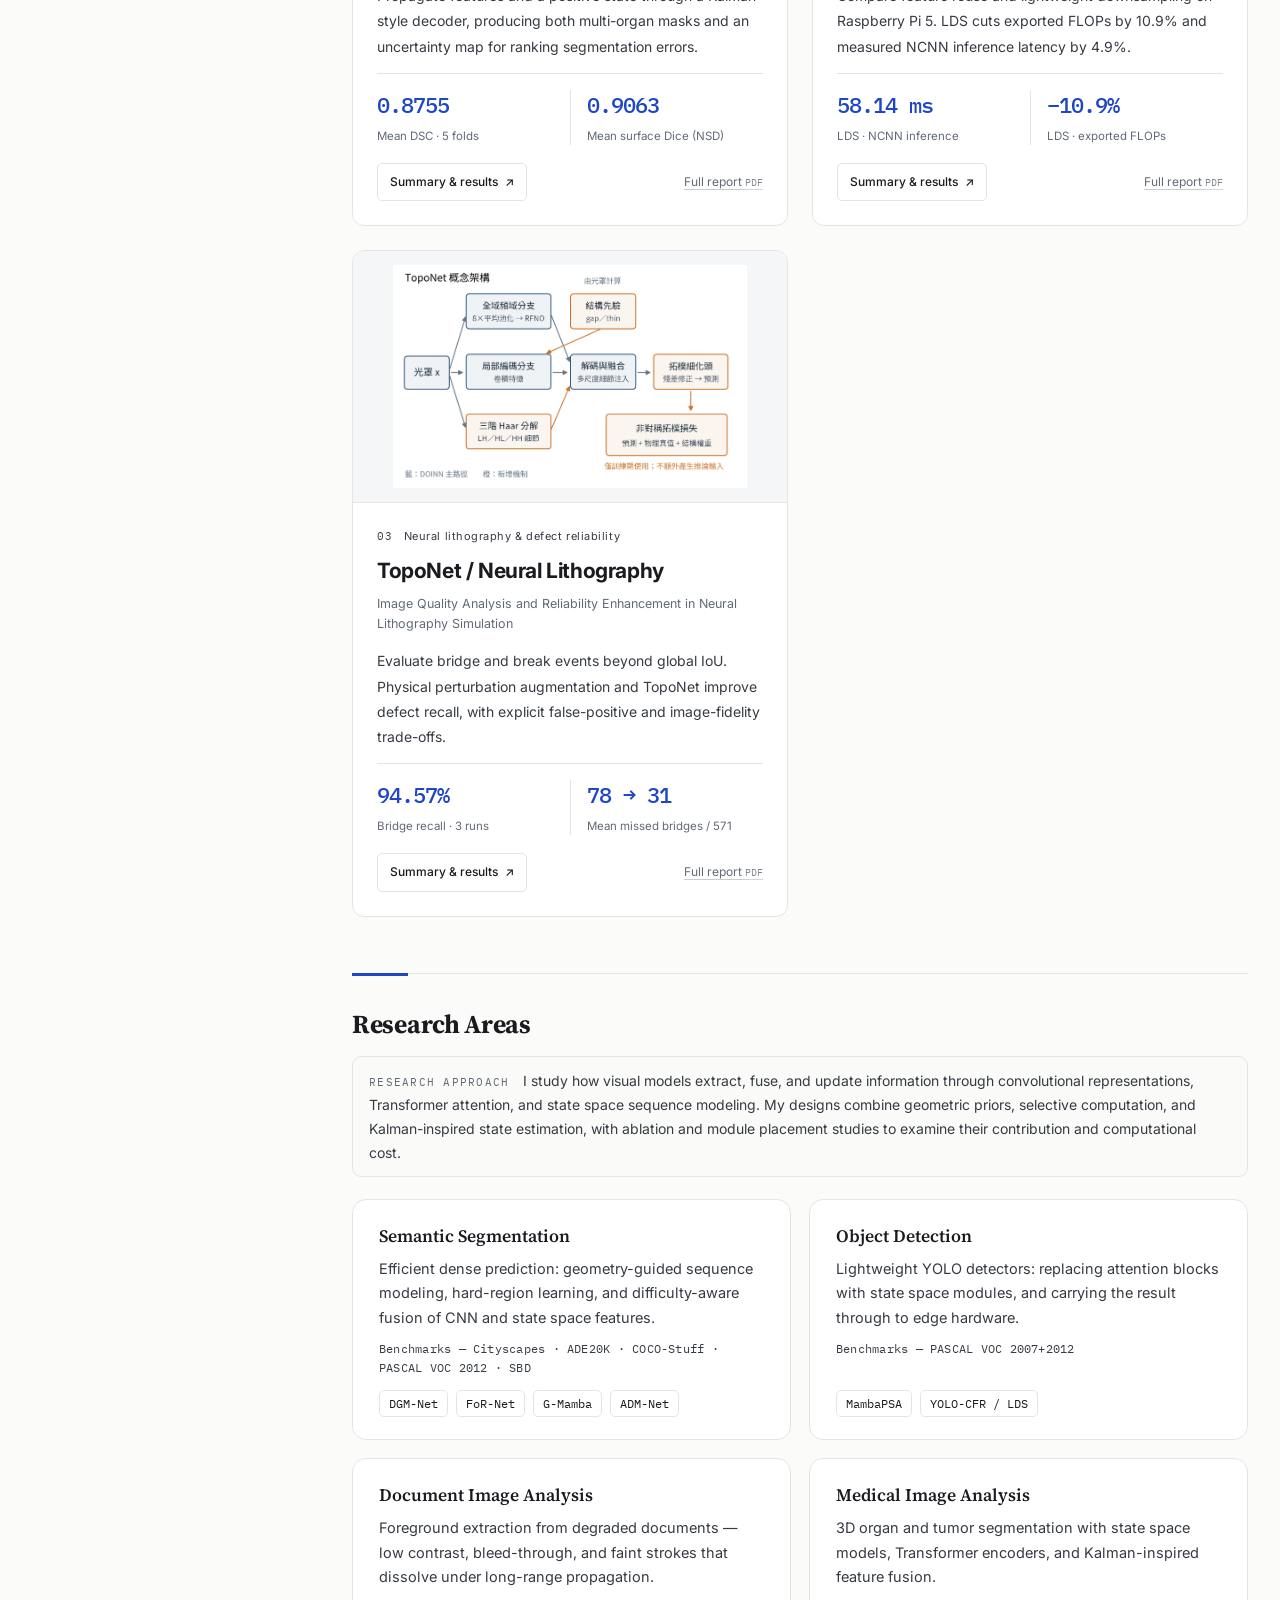
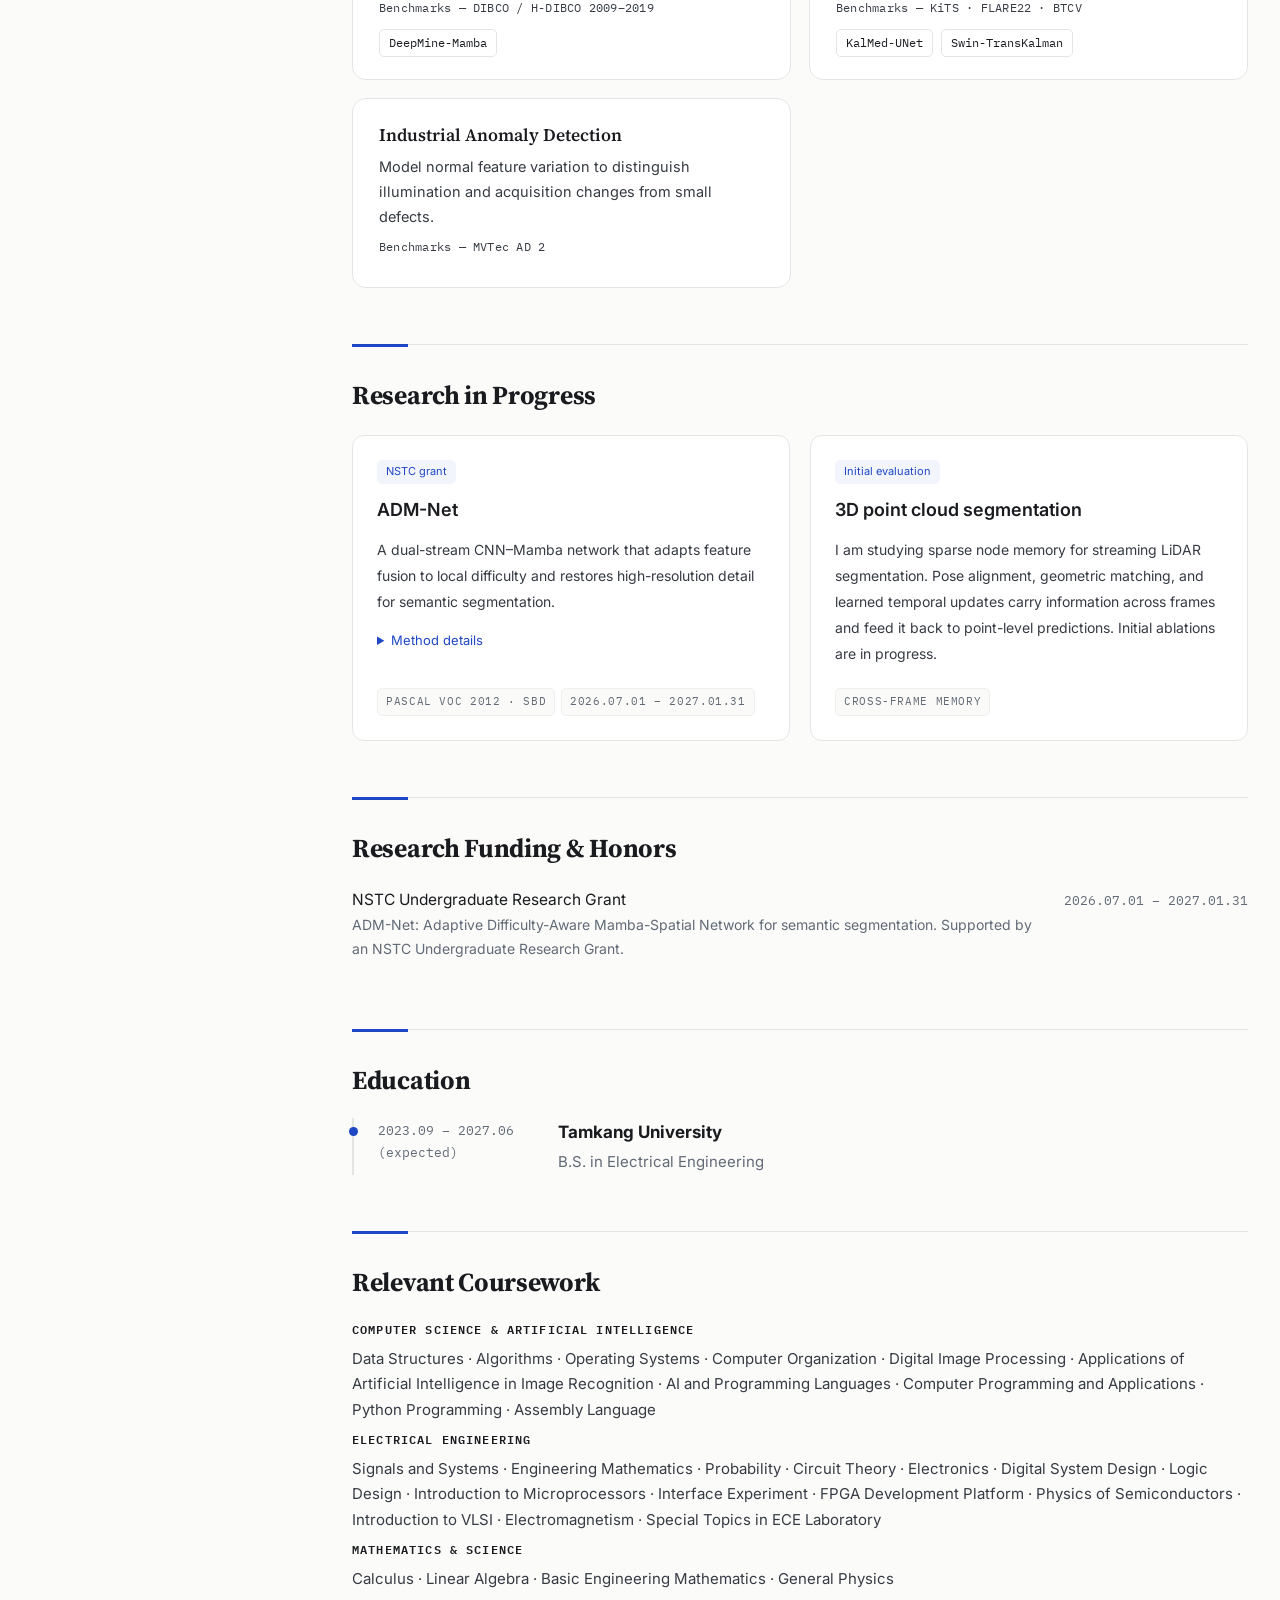
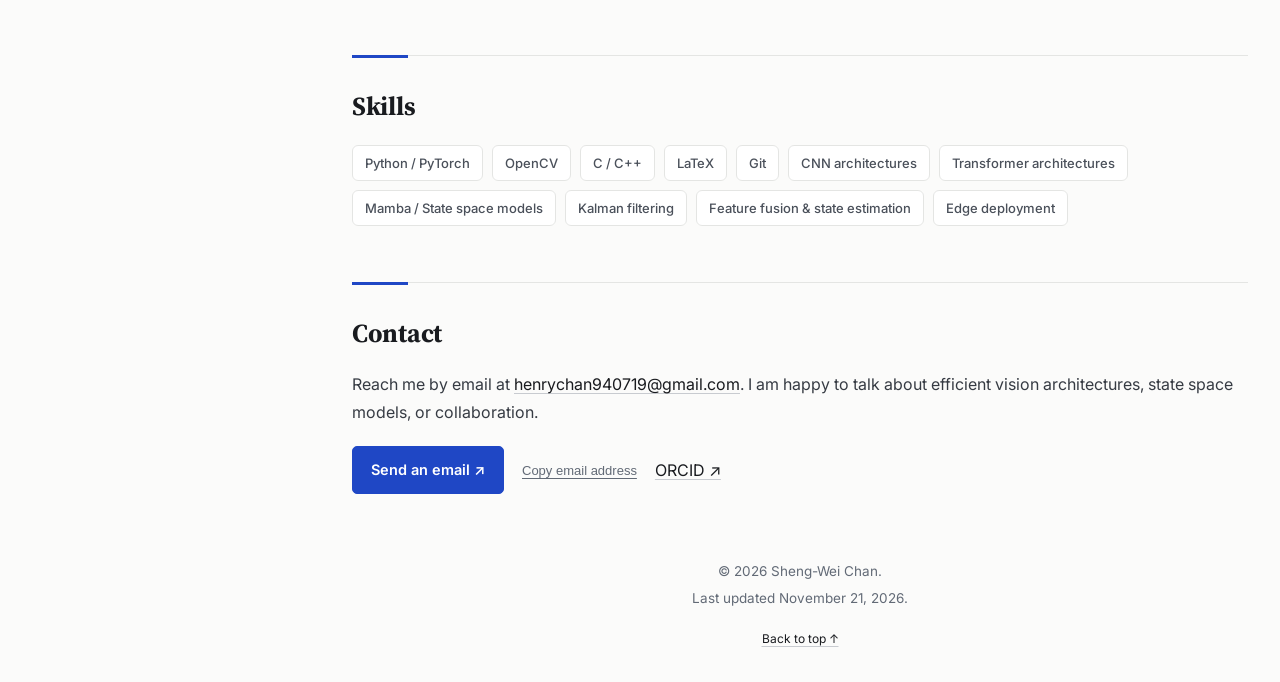
==== commit 548c74ad: "Restore TopoNet as the third selected capstone project" ====
--- a/index.html
+++ b/index.html
@@ -216,7 +216,7 @@
               <a href="#publications"><strong>02</strong><span lang="en">Papers under review</span><span lang="zh-Hant">審查中論文</span></a>
             </div>
             <p class="overview-venues">ISPACS · IET ICETA</p>
-            <a href="#projects" class="overview-entry"><span class="overview-entry-label"><span lang="en">Selected projects</span><span lang="zh-Hant">精選專題</span><span aria-hidden="true">↗</span></span><strong>Swin-TransKalman<br />YOLO-CFR / YOLO-LDS</strong></a>
+            <a href="#projects" class="overview-entry"><span class="overview-entry-label"><span lang="en">Selected projects</span><span lang="zh-Hant">精選專題</span><span aria-hidden="true">↗</span></span><strong>Swin-TransKalman<br />YOLO-CFR / YOLO-LDS<br />TopoNet</strong></a>
             <a href="#awards" class="overview-entry"><span class="overview-entry-label"><span lang="en">Research funding</span><span lang="zh-Hant">研究補助</span><span aria-hidden="true">↗</span></span><strong><span lang="en">NSTC Undergraduate Research Grant</span><span lang="zh-Hant">國科會大專學生研究計畫</span></strong><span class="overview-entry-detail">ADM-Net</span></a>
             <a href="#about" class="overview-entry"><span class="overview-entry-label"><span lang="en">Academic service</span><span lang="zh-Hant">學術服務</span><span aria-hidden="true">↗</span></span><strong>ISPACS 2026 · TPC Reviewer</strong></a>
           </div>
@@ -592,7 +592,7 @@
       <!-- Capstone projects -->
       <section id="projects" class="section">
         <h2><span lang="en">Selected Projects</span><span lang="zh-Hant">專題成果</span></h2>
-        <div class="projects-intro"><p lang="en">Two capstone projects in 3D medical image segmentation and edge object detection. Explore the methods, measured results, and complete reports.</p><p lang="zh-Hant">兩項專題聚焦三維醫學影像分割與邊緣物件偵測，整理方法設計、實驗成果與完整報告。</p></div>
+        <div class="projects-intro"><p lang="en">Three capstone projects in 3D medical image segmentation, edge object detection, and neural lithography. Explore the methods, measured results, and complete reports.</p><p lang="zh-Hant">三項專題聚焦三維醫學影像分割、邊緣物件偵測與神經微影模擬，整理方法設計、實驗成果與完整報告。</p></div>
         <div class="capstone-grid"><article class="project-entry">
       <a class="project-thumbnail" href="swin-tk.html" aria-label="Swin-TransKalman">
         <img width="1158" height="537" src="assets/projects/swin-tk-architecture.png?v=522440b4" alt="Swin-TK: hierarchical encoder, five-stage feature and positive-state decoder, and dual outputs" loading="lazy" />
@@ -621,6 +621,21 @@
         <div class="project-card-links">
           <a href="edge-yolo.html" class="btn"><span lang="en">Summary &amp; results</span><span lang="zh-Hant">摘要與精華</span> <span aria-hidden="true">↗</span></a>
           <a href="reports/edge-yolo-report.pdf" target="_blank" rel="noopener noreferrer" class="project-pdf-link"><span lang="en">Full report</span><span lang="zh-Hant">完整報告</span> <span class="file-format">PDF</span></a>
+        </div>
+      </div>
+    </article><article class="project-entry">
+      <a class="project-thumbnail" href="toponet.html" aria-label="TopoNet / Neural Lithography">
+        <img width="1591" height="1005" src="assets/projects/toponet-architecture.png" alt="TopoNet neural lithography model architecture" loading="lazy" />
+      </a>
+      <div class="project-entry-body">
+        <p class="project-kicker"><span>03</span> <span lang="en">Neural lithography &amp; defect reliability</span><span lang="zh-Hant">神經微影模擬與缺陷可靠度</span></p>
+        <h3><a href="toponet.html">TopoNet / Neural Lithography</a></h3>
+        <p class="project-full-title"><span lang="en">Image Quality Analysis and Reliability Enhancement in Neural Lithography Simulation</span><span lang="zh-Hant">神經微影模擬之成像品質分析與可靠度提升</span></p>
+        <p lang="en">Evaluate bridge and break events beyond global IoU. Physical perturbation augmentation and TopoNet improve defect recall, with explicit false-positive and image-fidelity trade-offs.</p><p lang="zh-Hant">從全域 IoU 延伸至橋接與斷裂事件評估，以物理擾動增強及 TopoNet 改善缺陷召回，並量化誤報與成像品質代價。</p>
+        <div class="project-metrics"><div><strong>94.57%</strong><span><span lang="en">Bridge recall · 3 runs</span><span lang="zh-Hant">三次平均橋接召回率</span></span></div><div><strong>78 → 31</strong><span><span lang="en">Mean missed bridges / 571</span><span lang="zh-Hant">571 事件中的平均漏檢數</span></span></div></div>
+        <div class="project-card-links">
+          <a href="toponet.html" class="btn"><span lang="en">Summary &amp; results</span><span lang="zh-Hant">摘要與精華</span> <span aria-hidden="true">↗</span></a>
+          <a href="reports/toponet-report.pdf" target="_blank" rel="noopener noreferrer" class="project-pdf-link"><span lang="en">Full report</span><span lang="zh-Hant">完整報告</span> <span class="file-format">PDF</span></a>
         </div>
       </div>
     </article></div>
@@ -875,7 +890,7 @@
 
       <footer>
         <p><span lang="en">© 2026 Sheng-Wei Chan.</span><span lang="zh-Hant">© 2026 詹盛惟。</span></p>
-        <p><span lang="en">Last updated November 19, 2026.</span><span lang="zh-Hant">最後更新：2026 年 11 月 19 日。</span></p>
+        <p><span lang="en">Last updated November 21, 2026.</span><span lang="zh-Hant">最後更新：2026 年 11 月 21 日。</span></p>
       <a href="#home" class="back-top"><span lang="en">Back to top ↑</span><span lang="zh-Hant">回到頁首 ↑</span></a>
       </footer>
 
